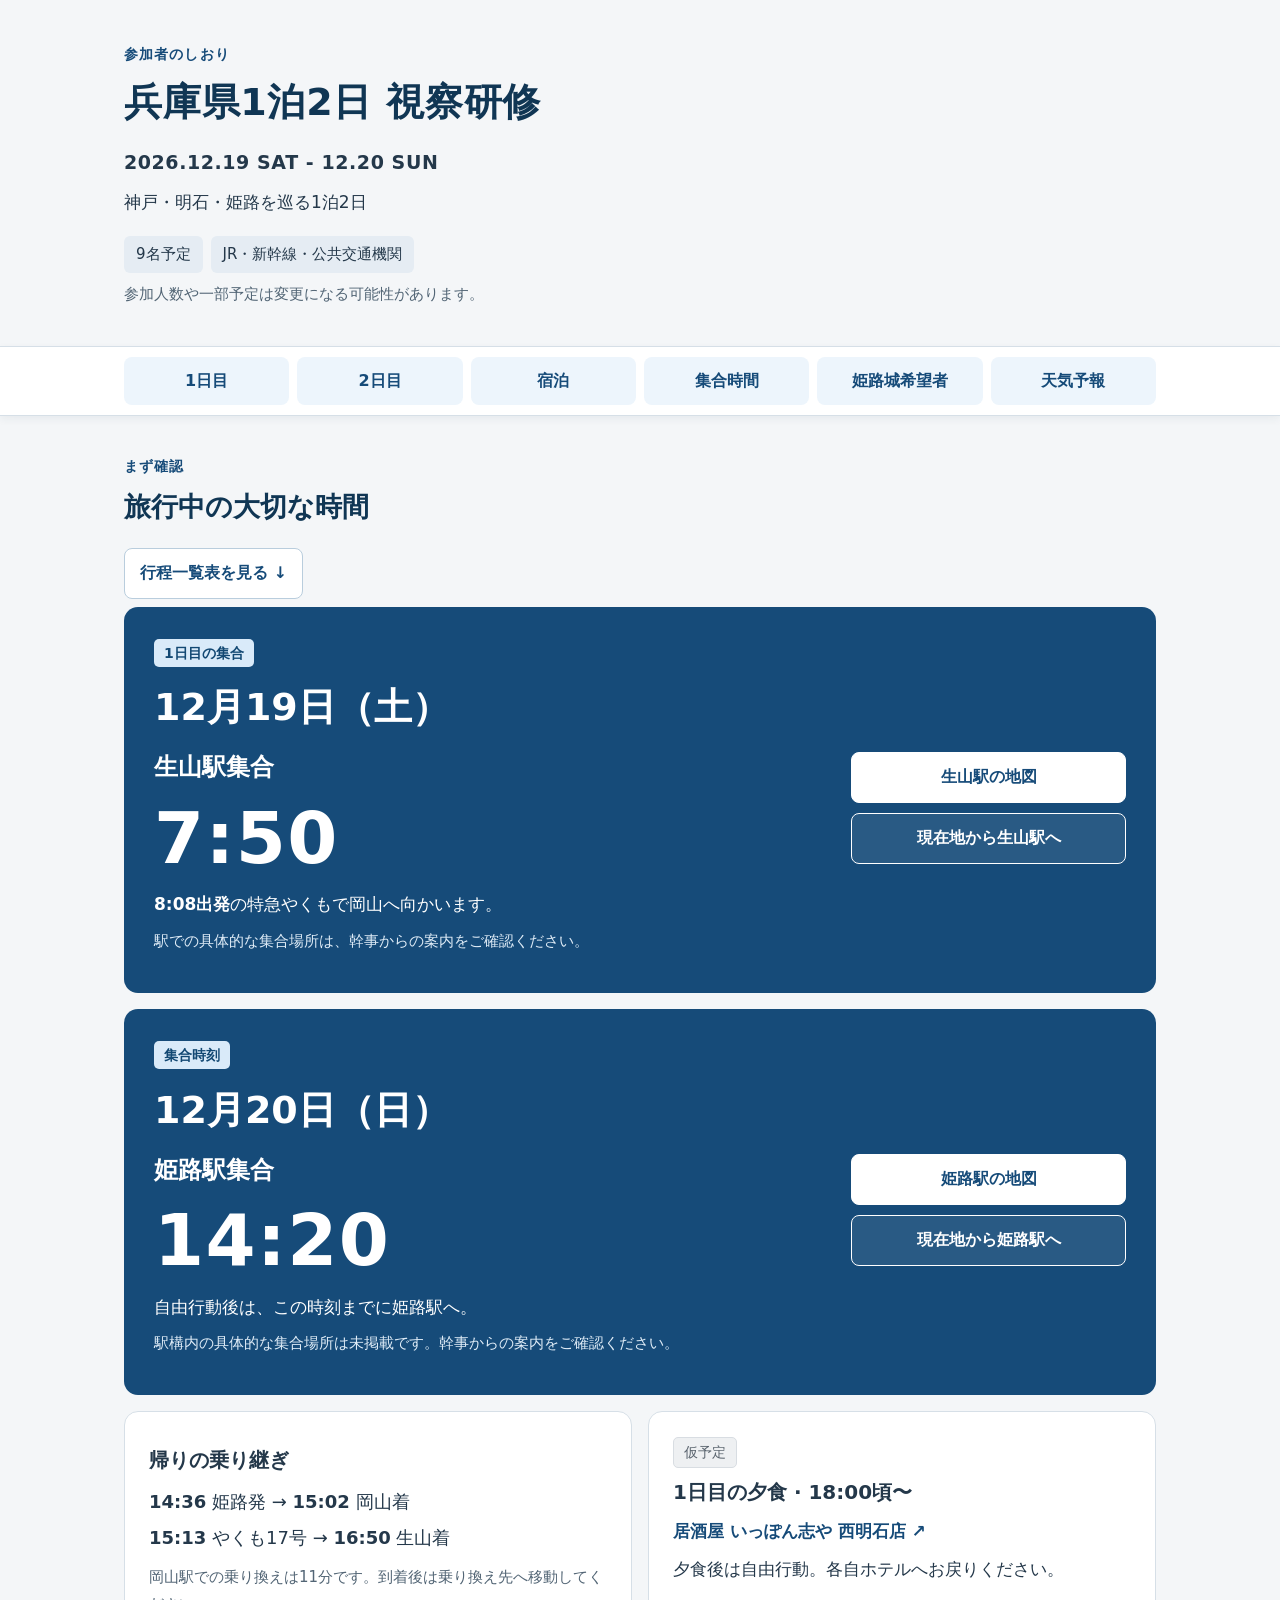
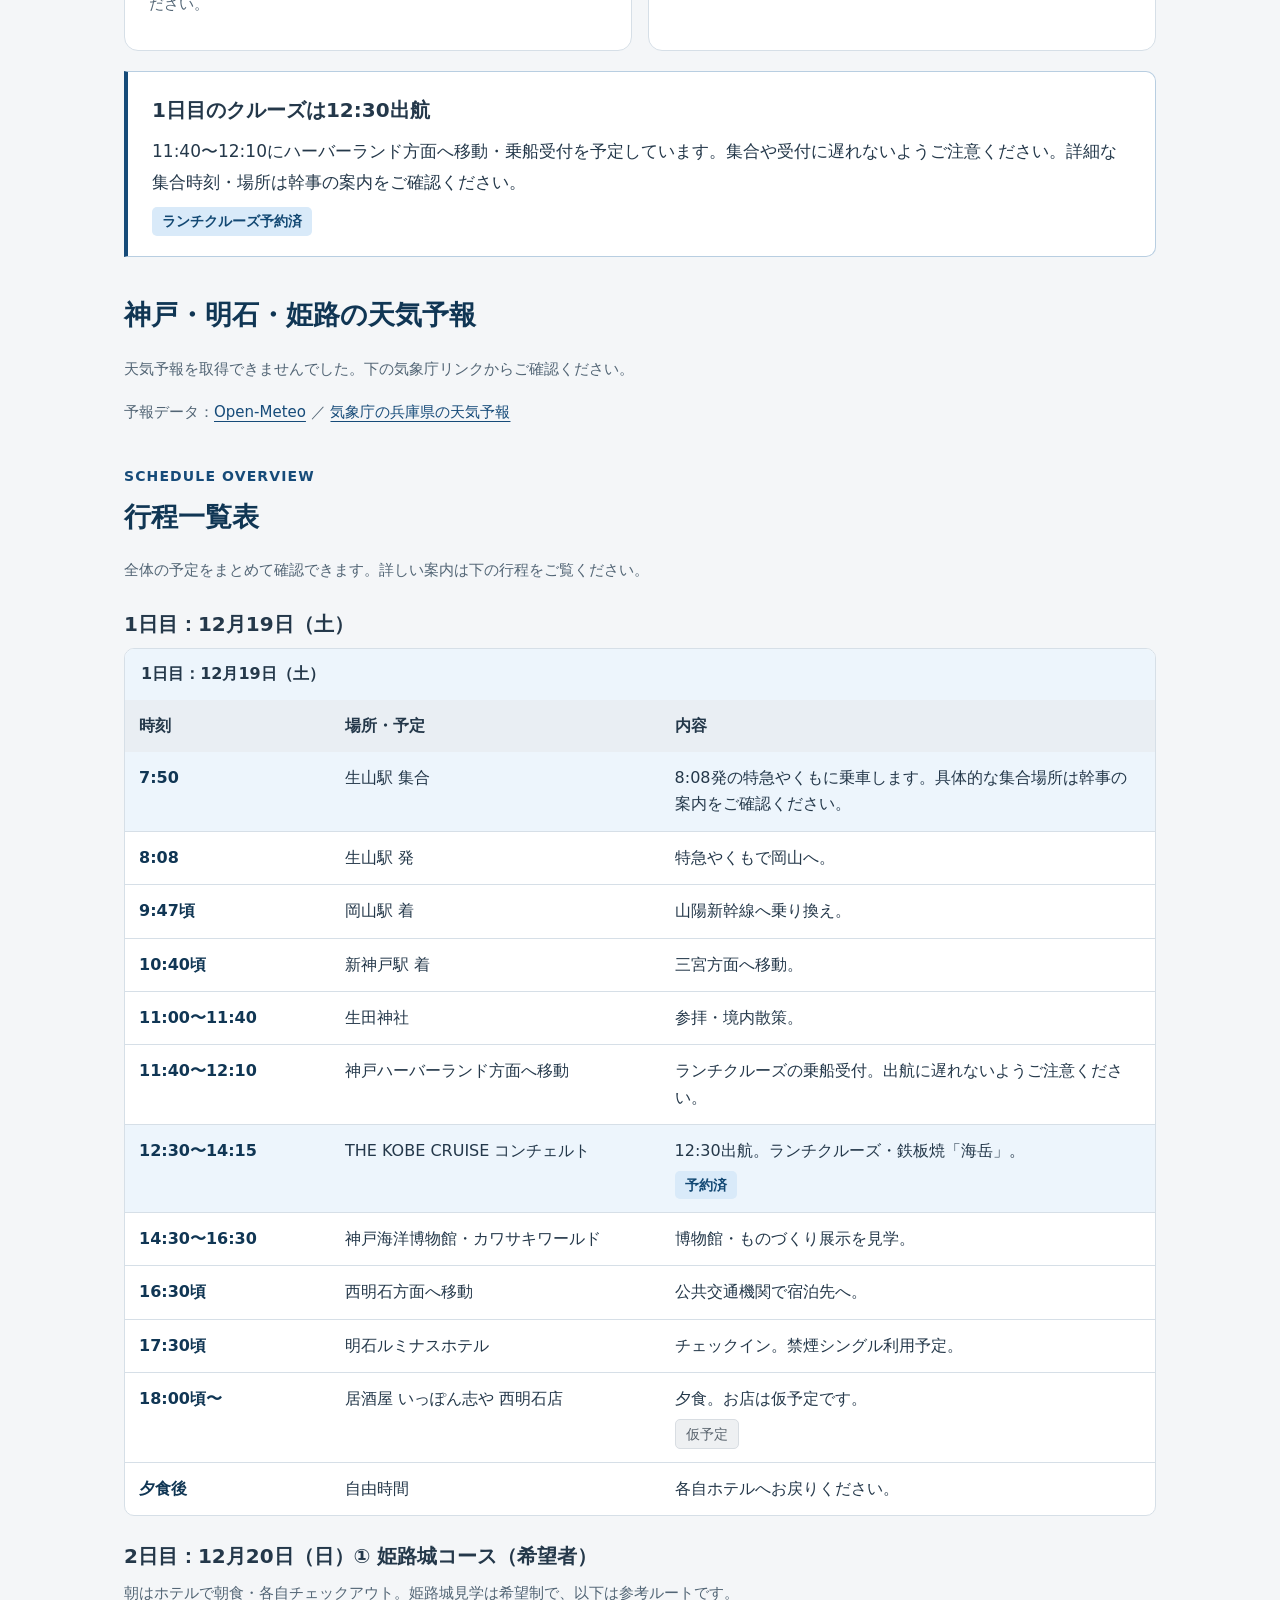
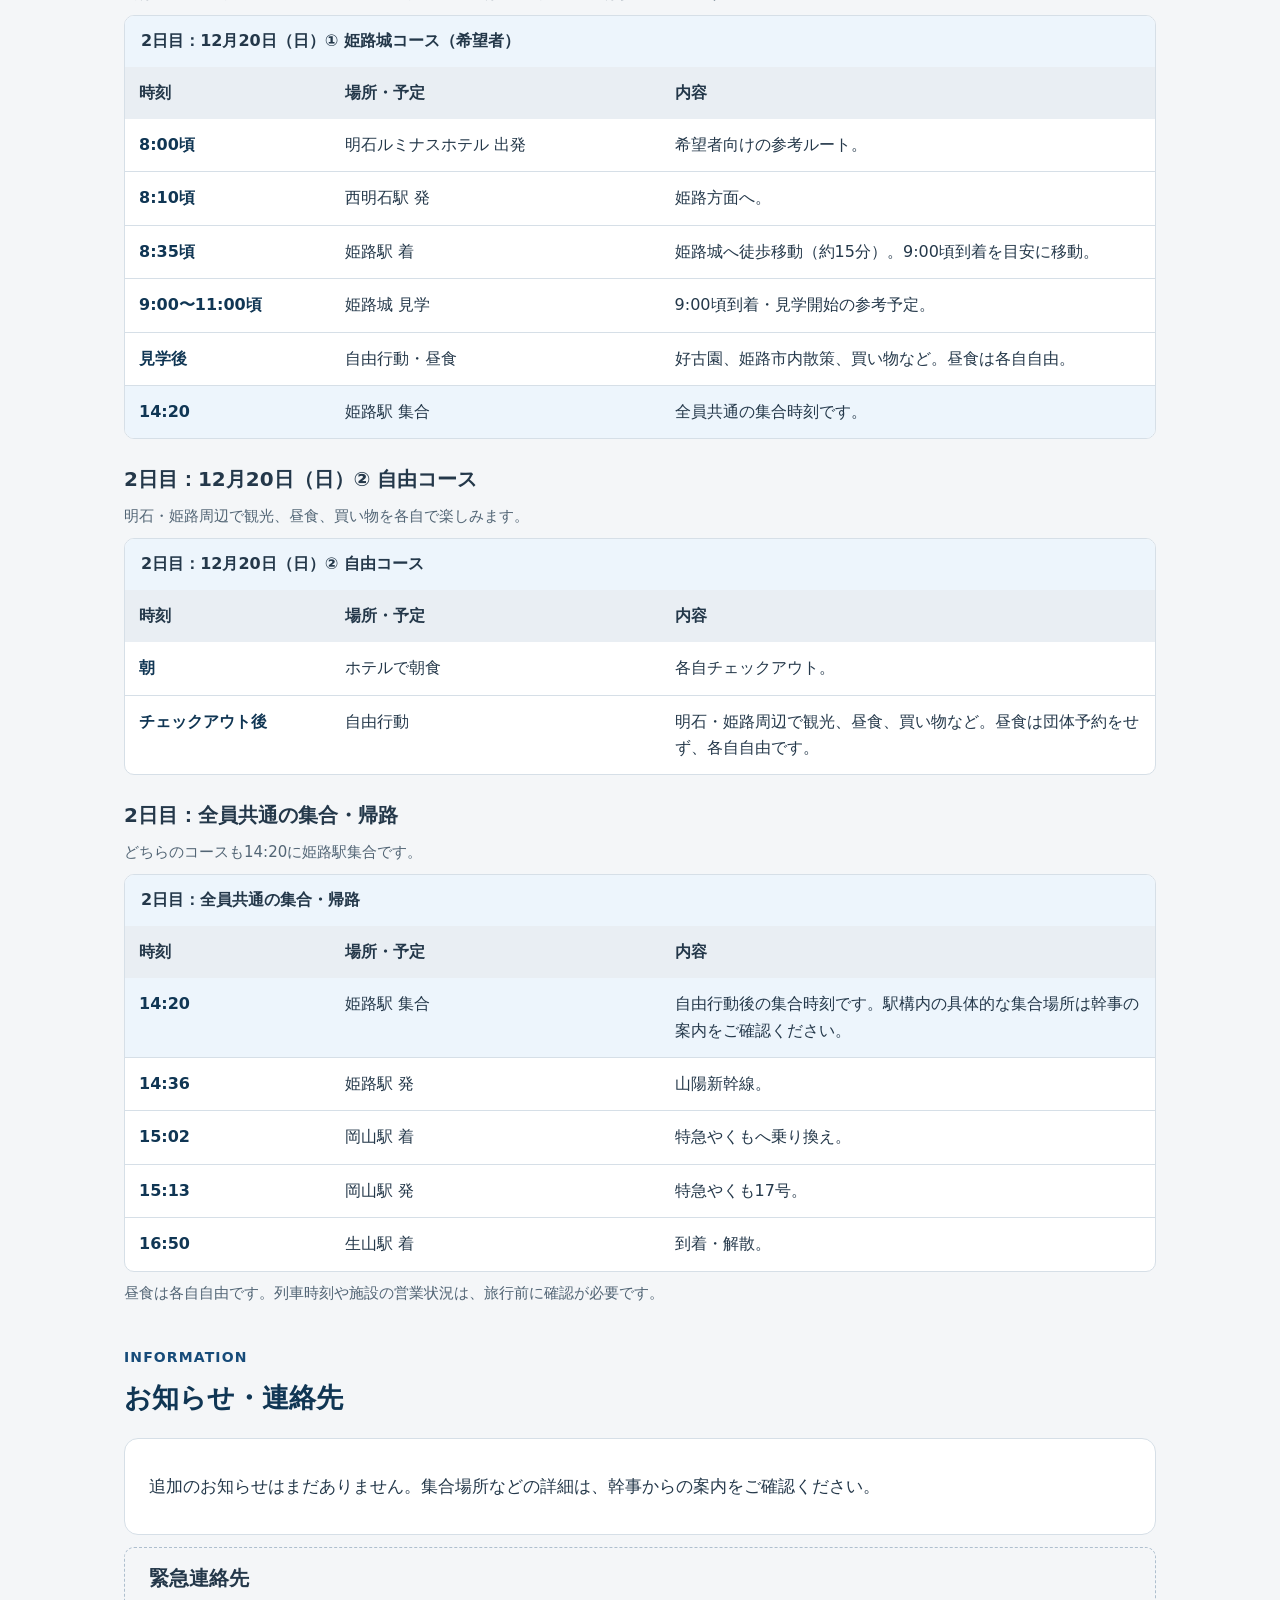
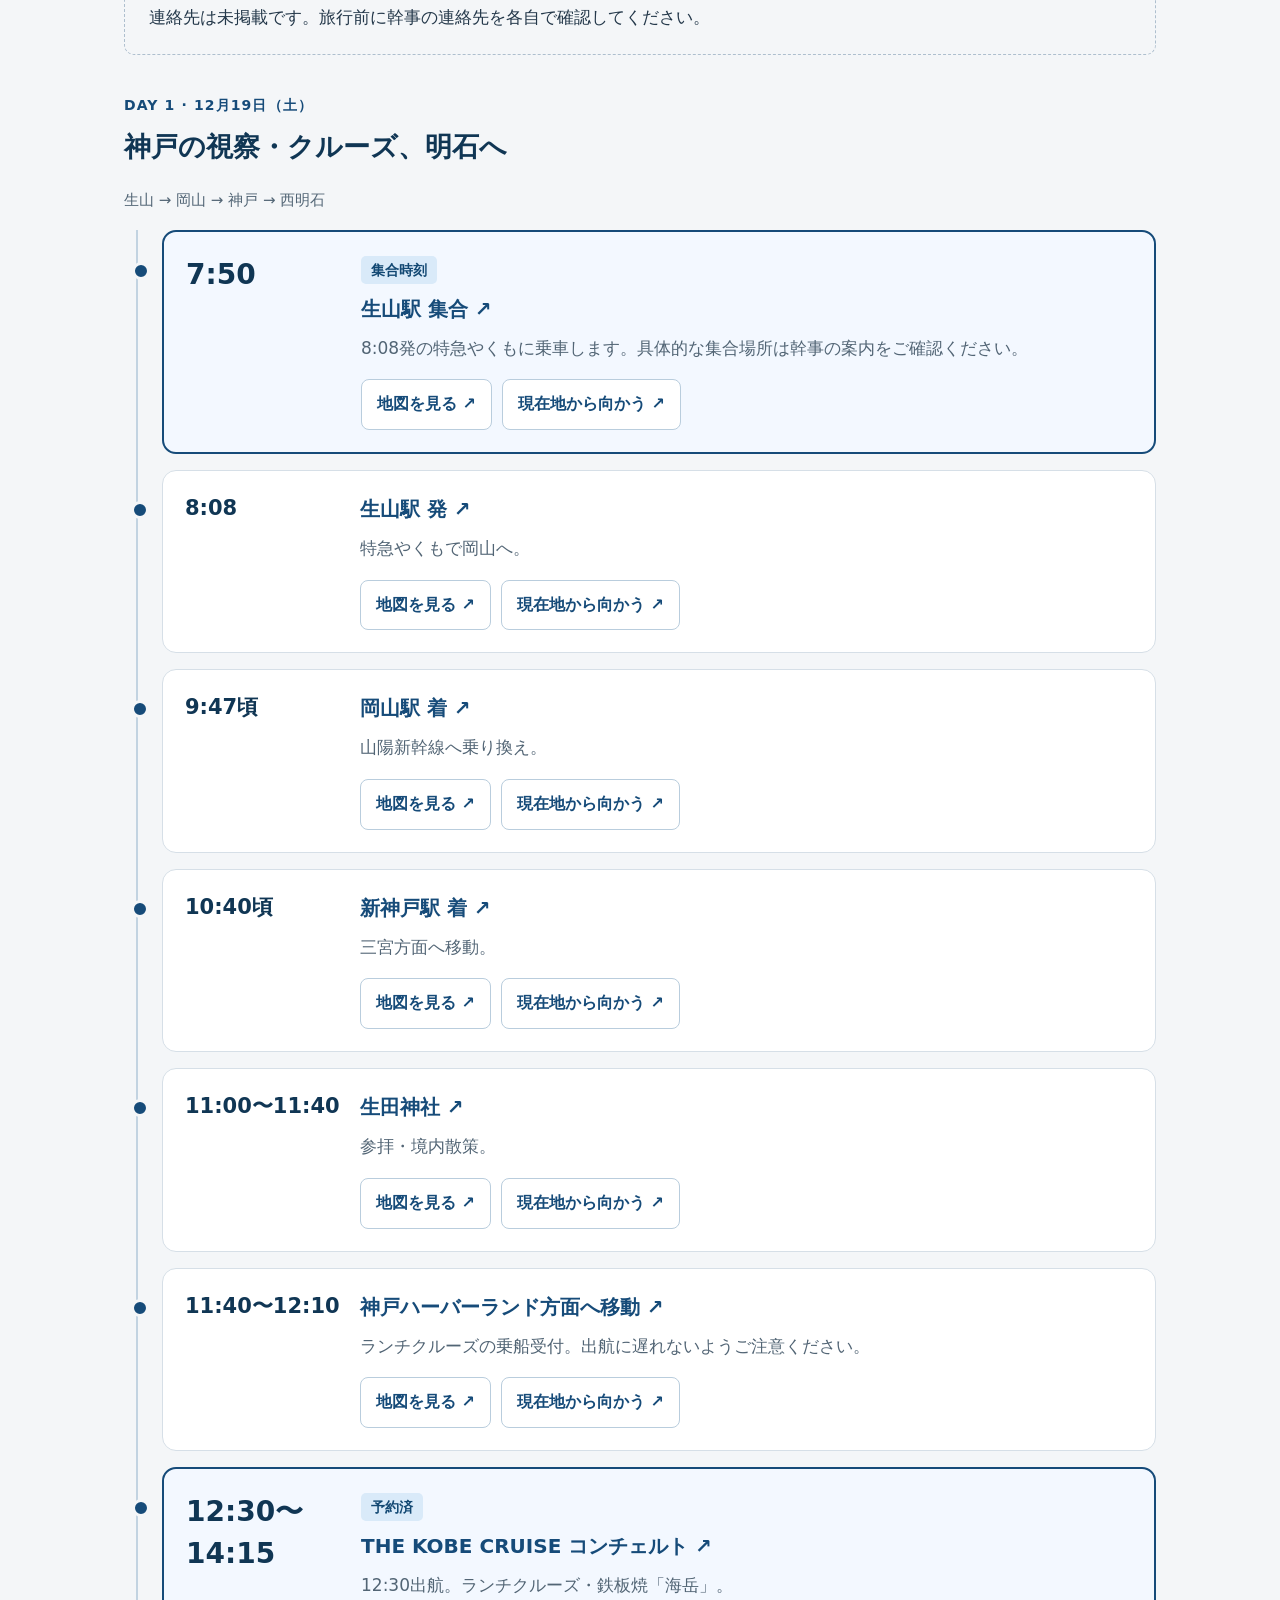
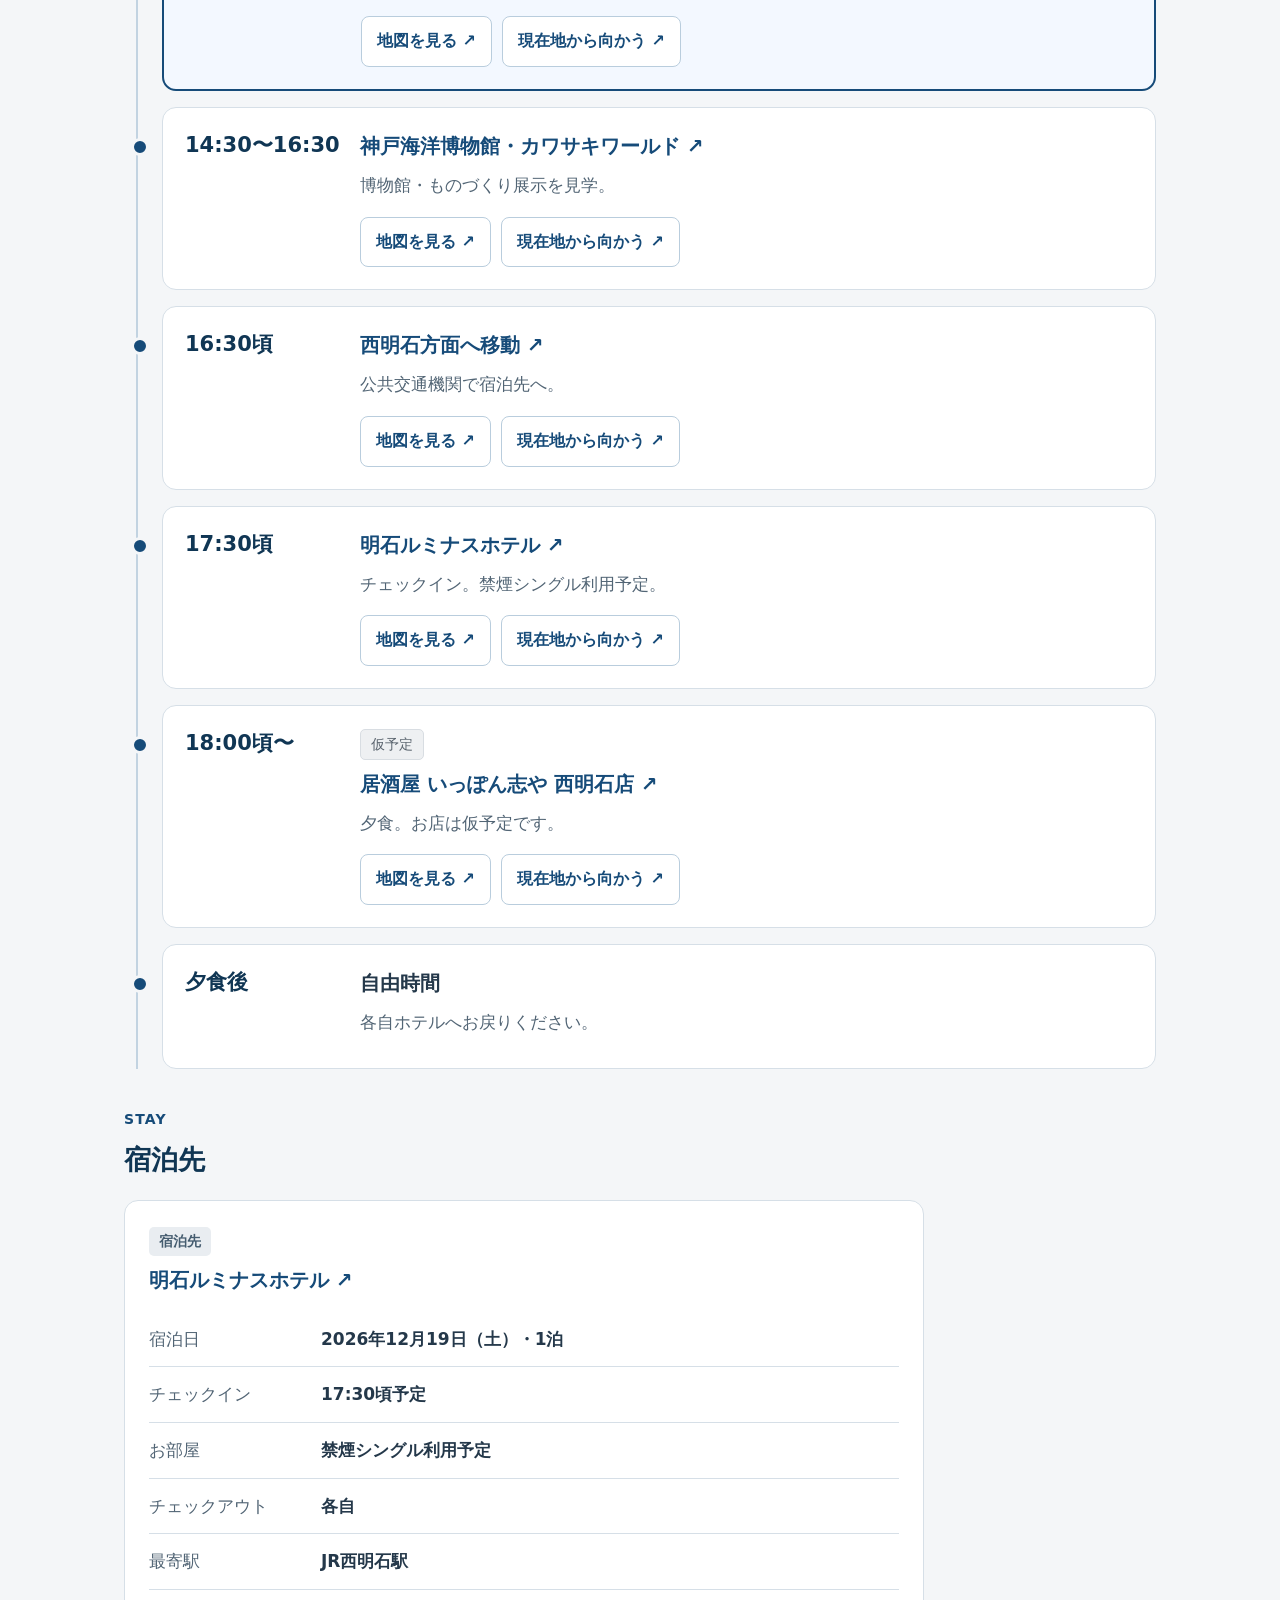
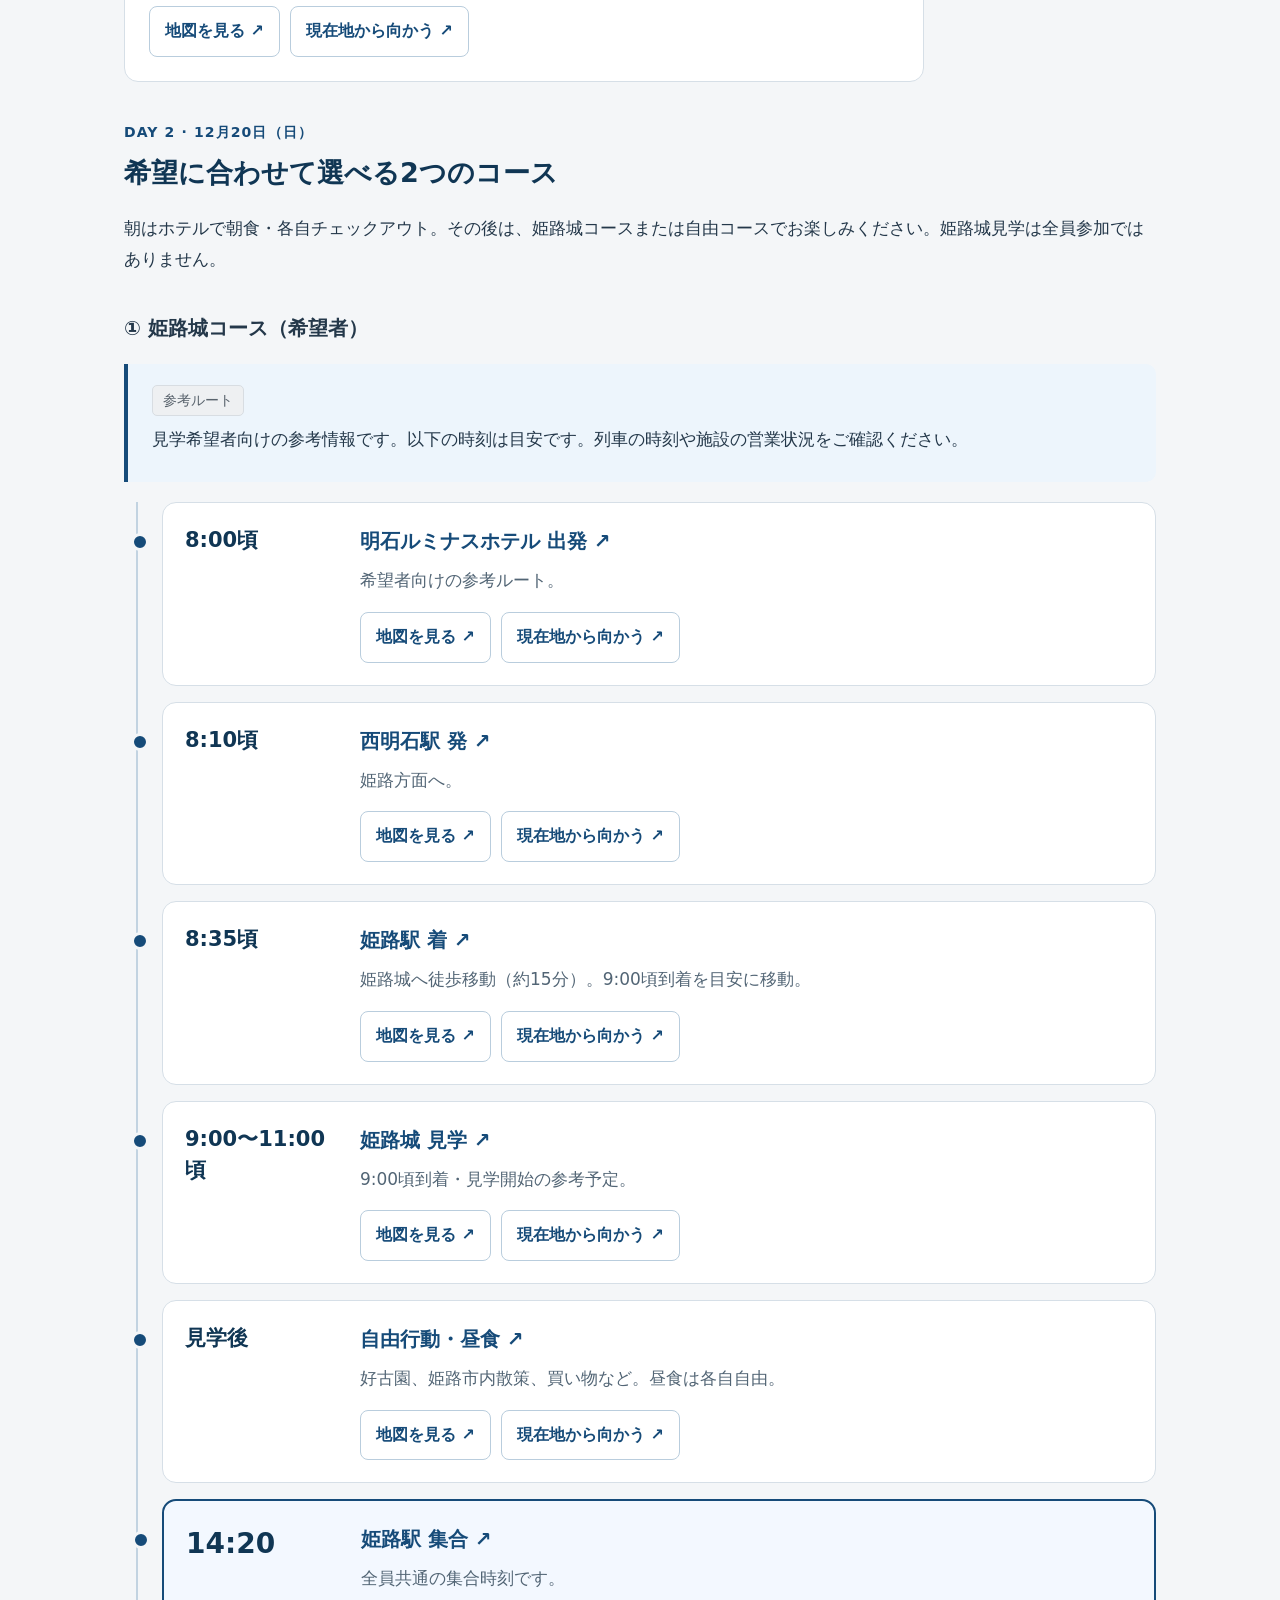
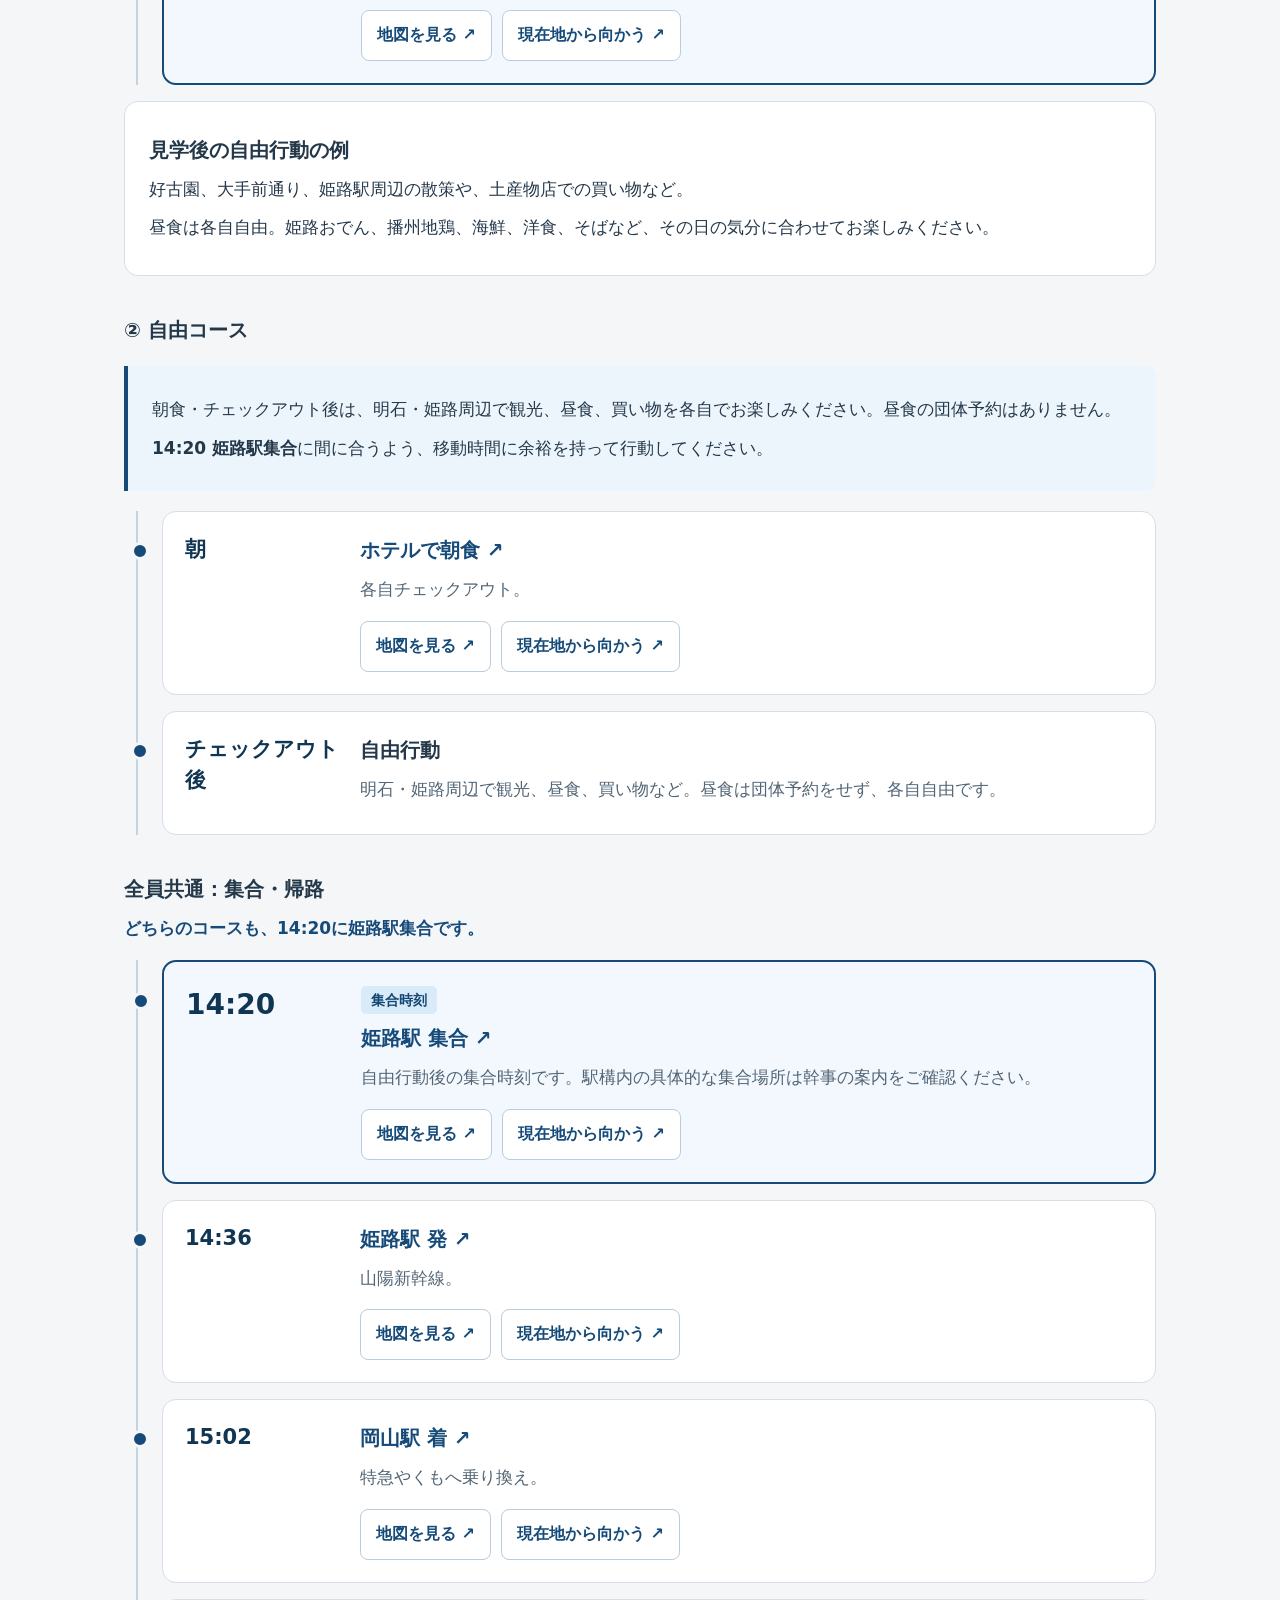
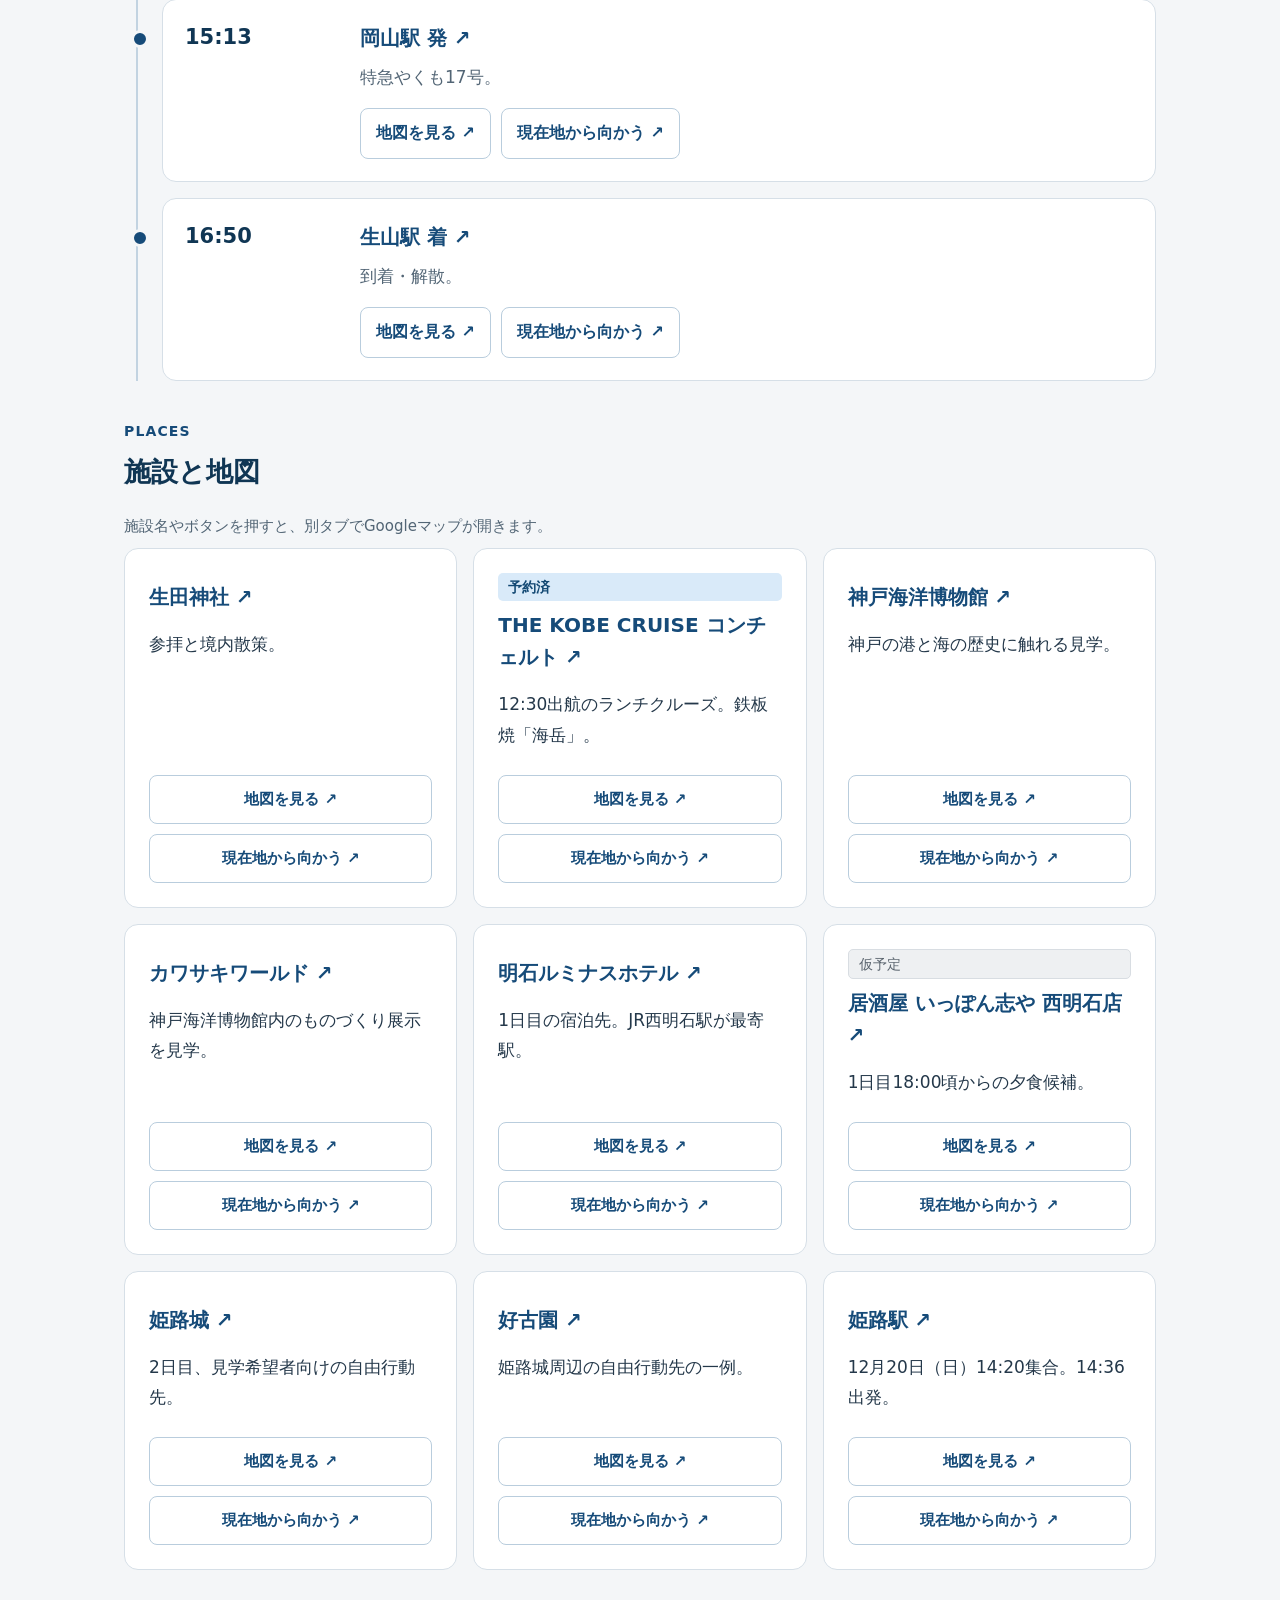
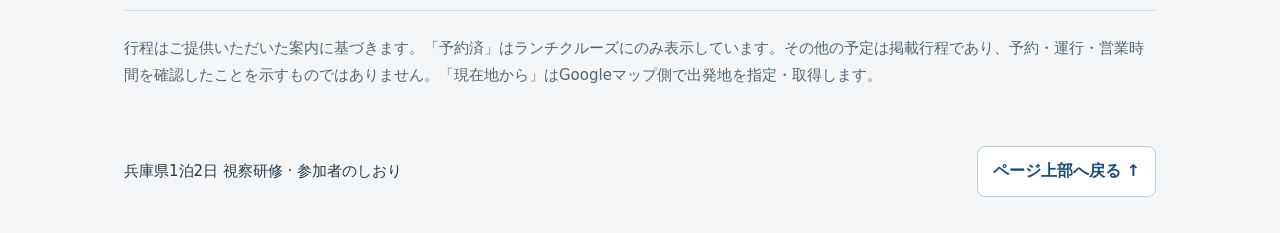
==== index.html @ 5807c39d "Publish three-city weather forecasts" ====
<!doctype html>
<html lang="ja">
<head>
<meta charset="utf-8"><meta name="viewport" content="width=device-width, initial-scale=1"><meta name="theme-color" content="#164b79">
<title>兵庫県1泊2日 視察研修｜参加者のしおり</title>
<link rel="stylesheet" href="style.css"><script src="data.js" defer></script><script src="app.js" defer></script>
</head>
<body id="top">
<header class="hero wrap"><p class="eyebrow">参加者のしおり</p><h1>兵庫県1泊2日<br class="mobile"> 視察研修</h1><p class="date">2026.12.19 SAT - 12.20 SUN</p><p>神戸・明石・姫路を巡る1泊2日</p><div class="chips"><span>9名予定</span><span>JR・新幹線・公共交通機関</span></div><p class="small">参加人数や一部予定は変更になる可能性があります。</p></header>
<nav class="navigation" aria-label="ページ内の案内"><div class="wrap nav-inner"><a href="#day1">1日目</a><a href="#day2">2日目</a><a href="#hotel">宿泊</a><a href="#meeting">集合時間</a><a href="#castle">姫路城希望者</a><a href="#weather">天気予報</a></div></nav>
<main class="wrap">
<noscript><p class="notice">行程の表示にはJavaScriptが必要です。2日目は12月20日14:20に姫路駅集合、14:36発です。宿泊は明石ルミナスホテルです。</p></noscript>
<section class="section" aria-labelledby="important-title"><p class="eyebrow">まず確認</p><h2 id="important-title">旅行中の大切な時間</h2><p><a class="button secondary" href="#overview">行程一覧表を見る ↓</a></p>
<div id="meeting" class="meeting important"><div><span class="label confirmed">1日目の集合</span><p class="meeting-date">12月19日（土）</p><h3>生山駅集合</h3><p class="big-time">7:50</p><p><strong>8:08出発</strong>の特急やくもで岡山へ向かいます。</p><p class="small">駅での具体的な集合場所は、幹事からの案内をご確認ください。</p></div><div class="actions"><a class="button" href="https://www.google.com/maps/search/?api=1&query=生山駅" target="_blank" rel="noopener noreferrer">生山駅の地図</a><a class="button secondary" href="https://www.google.com/maps/dir/?api=1&destination=生山駅&travelmode=transit" target="_blank" rel="noopener noreferrer">現在地から生山駅へ</a></div></div>
<div id="return-meeting" class="meeting important"><div><span class="label confirmed">集合時刻</span><p class="meeting-date">12月20日（日）</p><h3>姫路駅集合</h3><p class="big-time">14:20</p><p>自由行動後は、この時刻までに姫路駅へ。</p><p class="small">駅構内の具体的な集合場所は未掲載です。幹事からの案内をご確認ください。</p></div><div class="actions"><a class="button" href="https://www.google.com/maps/search/?api=1&query=姫路駅" target="_blank" rel="noopener noreferrer">姫路駅の地図</a><a class="button secondary" href="https://www.google.com/maps/dir/?api=1&destination=姫路駅&travelmode=transit" target="_blank" rel="noopener noreferrer">現在地から姫路駅へ</a></div></div>
<div class="important-grid"><article class="card"><h3>帰りの乗り継ぎ</h3><p class="return-route"><strong>14:36</strong> 姫路発 → <strong>15:02</strong> 岡山着<br><strong>15:13</strong> やくも17号 → <strong>16:50</strong> 生山着</p><p class="small">岡山駅での乗り換えは11分です。到着後は乗り換え先へ移動してください。</p></article><article class="card"><span class="label tentative">仮予定</span><h3>1日目の夕食 · 18:00頃〜</h3><p><a class="place-link" data-place="dinner">居酒屋 いっぽん志や 西明石店 ↗</a></p><p>夕食後は自由行動。各自ホテルへお戻りください。</p></article></div>
<div class="notice cruise"><strong>1日目のクルーズは12:30出航</strong><p>11:40〜12:10にハーバーランド方面へ移動・乗船受付を予定しています。集合や受付に遅れないようご注意ください。詳細な集合時刻・場所は幹事の案内をご確認ください。</p><span class="label confirmed">ランチクルーズ予約済</span></div>
</section>
<section class="section" id="weather" aria-labelledby="weather-title">
<h2 id="weather-title">神戸・明石・姫路の天気予報</h2>
<p id="weather-status" class="section-note" role="status"></p>
<div id="weather-cities" class="weather-grid"></div>
<noscript><p>天気予報の表示にはJavaScriptが必要です。下の気象庁リンクからも確認できます。</p></noscript>
<p class="small">予報データ：<a href="https://open-meteo.com/">Open-Meteo</a> ／ <a href="https://www.jma.go.jp/bosai/forecast/#area_type=offices&amp;area_code=280000">気象庁の兵庫県の天気予報</a></p>
</section>
<section class="section" id="overview"><p class="eyebrow">SCHEDULE OVERVIEW</p><h2>行程一覧表</h2><p class="section-note">全体の予定をまとめて確認できます。詳しい案内は下の行程をご覧ください。</p><div id="schedule-tables"></div><p class="small">昼食は各自自由です。列車時刻や施設の営業状況は、旅行前に確認が必要です。</p></section>
<section class="section" id="news"><p class="eyebrow">INFORMATION</p><h2>お知らせ・連絡先</h2><div id="announcements" class="card"></div><div id="contacts" class="contact-box"></div></section>
<section class="section" id="day1"><p class="eyebrow">DAY 1 · 12月19日（土）</p><h2>神戸の視察・クルーズ、明石へ</h2><p class="section-note">生山 → 岡山 → 神戸 → 西明石</p><div class="timeline" id="timeline1"></div></section>
<section class="section" id="hotel"><p class="eyebrow">STAY</p><h2>宿泊先</h2><article class="card hotel-card"><span class="label neutral">宿泊先</span><h3><a class="place-link" data-place="hotel">明石ルミナスホテル ↗</a></h3><dl><div><dt>宿泊日</dt><dd>2026年12月19日（土）・1泊</dd></div><div><dt>チェックイン</dt><dd>17:30頃予定</dd></div><div><dt>お部屋</dt><dd>禁煙シングル利用予定</dd></div><div><dt>チェックアウト</dt><dd>各自</dd></div><div><dt>最寄駅</dt><dd>JR西明石駅</dd></div></dl><div class="actions" data-actions="hotel"></div></article></section>
<section class="section" id="day2"><p class="eyebrow">DAY 2 · 12月20日（日）</p><h2>希望に合わせて選べる2つのコース</h2><p>朝はホテルで朝食・各自チェックアウト。その後は、姫路城コースまたは自由コースでお楽しみください。姫路城見学は全員参加ではありません。</p>
<section id="castle" class="section"><h3>① 姫路城コース（希望者）</h3><div class="notice"><span class="label tentative">参考ルート</span><p>見学希望者向けの参考情報です。以下の時刻は目安です。列車の時刻や施設の営業状況をご確認ください。</p></div><div class="timeline" id="castle-timeline"></div><article class="card"><h3>見学後の自由行動の例</h3><p>好古園、大手前通り、姫路駅周辺の散策や、土産物店での買い物など。</p><p>昼食は各自自由。姫路おでん、播州地鶏、海鮮、洋食、そばなど、その日の気分に合わせてお楽しみください。</p></article></section>
<section id="free-course" class="section"><h3>② 自由コース</h3><div class="notice"><p>朝食・チェックアウト後は、明石・姫路周辺で観光、昼食、買い物を各自でお楽しみください。昼食の団体予約はありません。</p><p><strong>14:20 姫路駅集合</strong>に間に合うよう、移動時間に余裕を持って行動してください。</p></div><div class="timeline" id="free-timeline"></div></section>
<section class="section"><h3>全員共通：集合・帰路</h3><p class="inline-emphasis">どちらのコースも、14:20に姫路駅集合です。</p><div class="timeline" id="timeline2"></div></section></section>
<section class="section" id="facilities"><p class="eyebrow">PLACES</p><h2>施設と地図</h2><p class="section-note">施設名やボタンを押すと、別タブでGoogleマップが開きます。</p><div class="facility-grid" id="facility-grid"></div></section>
<p class="footnote">行程はご提供いただいた案内に基づきます。「予約済」はランチクルーズにのみ表示しています。その他の予定は掲載行程であり、予約・運行・営業時間を確認したことを示すものではありません。「現在地から」はGoogleマップ側で出発地を指定・取得します。</p>
</main><footer class="wrap"><span>兵庫県1泊2日 視察研修 · 参加者のしおり</span><a href="#top" class="button secondary">ページ上部へ戻る ↑</a></footer>
</body></html>
---- style.css ----
:root{--blue:#164b79;--blue-dark:#103654;--light-blue:#edf5fc;--ink:#24384a;--muted:#526575;--bg:#f4f6f8;--line:#d6dfe7;--white:#fff;--amber:#775000;--amber-bg:#fff4d9;--radius:14px}*{box-sizing:border-box}html{scroll-padding-top:95px}body{margin:0;background:var(--bg);color:var(--ink);font-family:"Hiragino Kaku Gothic ProN","Yu Gothic",Meiryo,system-ui,sans-serif;font-size:17px;line-height:1.8}a{color:var(--blue);text-underline-offset:4px;overflow-wrap:anywhere}a:focus-visible{outline:3px solid #c17e00;outline-offset:4px}.wrap{max-width:1080px;padding-inline:24px;margin:auto}.hero{padding-top:42px;padding-bottom:30px}.eyebrow{margin:0 0 8px;color:var(--blue);font-size:14px;font-weight:700;letter-spacing:.08em}h1{font-size:38px;line-height:1.45;letter-spacing:.02em;margin:0 0 15px;color:var(--blue-dark)}h2{font-size:27px;line-height:1.5;margin:0 0 20px;color:var(--blue-dark)}h3{font-size:20px;line-height:1.6;margin:8px 0}p{margin:8px 0}.date{font-size:19px;font-weight:700;letter-spacing:.03em}.chips{display:flex;flex-wrap:wrap;gap:8px;margin-top:18px}.chips span{background:#e5ecf3;padding:5px 12px;border-radius:6px;font-size:15px}.small,.section-note,.footnote{font-size:15px;color:var(--muted)}.mobile{display:none}.navigation{position:sticky;top:0;z-index:10;background:var(--white);border-block:1px solid var(--line);box-shadow:0 3px 8px #193c5010}.nav-inner{display:flex;gap:8px;padding-block:10px}.navigation a{display:flex;align-items:center;justify-content:center;flex:1;min-height:48px;border-radius:8px;text-decoration:none;font-size:16px;font-weight:700;background:var(--light-blue);text-align:center;padding:6px 10px}.navigation a:hover,.button:hover{background:#dcebf8}.section{margin-block:38px}.card{background:var(--white);border:1px solid var(--line);border-radius:var(--radius);padding:24px}.label{display:inline-block;font-size:14px;font-weight:700;line-height:1.6;padding:3px 10px;border-radius:5px}.confirmed{background:#d9eaf9;color:#124873}.tentative{background:#eef0f2;color:#59636d;border:1px solid #d8dde2;font-weight:400}.neutral{background:#e9edf1;color:#455c6f}.important{background:var(--blue);color:var(--white);border-radius:var(--radius);padding:30px;display:flex;align-items:center;gap:30px;justify-content:space-between}.important h3{font-size:24px}.big-time{font-size:72px;line-height:1.15;font-weight:800;letter-spacing:.02em;margin:10px 0}.important .small{color:#dfecf7}.important .actions{max-width:275px;width:100%;flex-direction:column;flex-shrink:0}.important .button{background:white;color:var(--blue);border-color:#fff}.important .secondary{background:#ffffff15;color:#fff}.actions{display:flex;flex-wrap:wrap;gap:10px;margin-top:16px}.button{display:inline-flex;align-items:center;justify-content:center;min-height:48px;padding:10px 15px;text-align:center;border-radius:8px;text-decoration:none;font-weight:700;font-size:16px;background:var(--blue);color:white;border:1px solid var(--blue)}.secondary{background:var(--white);color:var(--blue);border-color:#b9cddd}.important-grid{display:grid;grid-template-columns:1fr 1fr;gap:16px;margin-top:16px}.return-route{font-size:18px;line-height:2}.notice{background:var(--light-blue);border-left:4px solid var(--blue);padding:20px 24px;border-radius:0 10px 10px 0;margin-block:20px}.notice>strong{font-size:20px}.cruise{background:white;border:1px solid #b8cee1;border-left:4px solid var(--blue)}.contact-box{padding:14px 24px;margin-top:12px;border:1px dashed #aebfce;border-radius:10px}.contact-box h3{margin-top:0}.timeline{border-left:2px solid #c2d3e1;margin-left:12px;padding-left:24px}.stop{position:relative;display:grid;grid-template-columns:155px 1fr;background:var(--white);border:1px solid var(--line);border-radius:var(--radius);padding:22px;margin-block:16px;gap:20px}.stop:before{content:"";position:absolute;width:12px;height:12px;border:3px solid var(--bg);border-radius:50%;background:var(--blue);top:30px;left:-32px}.stop-time{font-size:21px;font-weight:750;line-height:1.5;margin:0;color:var(--blue-dark);overflow-wrap:anywhere}.stop h3{margin-top:0}.stop .label+h3{margin-top:8px}.stop-content p{color:var(--muted)}.highlight{border:2px solid var(--blue);background:#f3f8ff}.highlight .stop-time{font-size:28px}.place-link{font-weight:700;text-decoration:none}.place-link:hover{text-decoration:underline}.hotel-card{max-width:800px}dl{margin:16px 0}dl>div{display:grid;grid-template-columns:160px 1fr;gap:12px;border-bottom:1px solid var(--line);padding:12px 0}dt{color:var(--muted)}dd{margin:0;font-weight:650}.inline-emphasis{color:var(--blue);font-weight:700}.facility-grid{display:grid;grid-template-columns:repeat(3,1fr);gap:16px}.facility{display:flex;flex-direction:column}.facility .actions{margin-top:auto;padding-top:16px}.facility .button{font-size:15px;width:100%}.footnote{border-top:1px solid var(--line);padding:24px 0;margin-top:40px}footer{display:flex;gap:24px;align-items:center;justify-content:space-between;padding-block:25px 36px;font-size:15px}.announcement+.announcement{border-top:1px solid var(--line);padding-top:16px}@media(max-width:800px){.facility-grid{grid-template-columns:repeat(2,1fr)}.important{align-items:flex-start;flex-direction:column;gap:8px}.important .actions{max-width:none;flex-direction:row}.important .actions .button{flex:1}.stop{grid-template-columns:130px 1fr;gap:12px}}@media(max-width:600px){html{scroll-padding-top:125px}.wrap{padding-inline:16px}.hero{padding-top:26px;padding-bottom:22px}h1{font-size:29px}.mobile{display:initial}.date{font-size:16px}h2{font-size:24px}.nav-inner{display:grid;grid-template-columns:repeat(6,1fr);gap:5px;padding-block:8px}.navigation a{grid-column:span 2;min-height:44px;font-size:15px;padding:5px 2px}.navigation a:nth-last-child(-n+2){grid-column:span 3}.section{margin-block:30px}.important{padding:23px}.important h3{font-size:21px}.big-time{font-size:68px}.important .actions{flex-direction:column}.important-grid,.facility-grid{grid-template-columns:1fr}.card{padding:20px}.notice{padding:18px}.timeline{margin-left:7px;padding-left:17px}.stop{display:block;padding:18px;margin-block:14px}.stop:before{left:-25px;top:25px}.stop-time{font-size:23px;border-bottom:1px solid var(--line);padding-bottom:10px;margin-bottom:12px}.highlight .stop-time{font-size:32px}.stop h3{font-size:20px}.actions{gap:8px}.stop .actions .button{flex:1;min-width:120px;padding:10px 8px;font-size:15px}dl>div{grid-template-columns:1fr;gap:2px}.facility .actions{display:grid;grid-template-columns:1fr 1fr}.facility .button{font-size:15px;padding-inline:8px}footer{flex-direction:column;align-items:stretch;gap:12px}.return-route{font-size:17px}}@media(prefers-reduced-motion:no-preference){html{scroll-behavior:smooth}}

/* 大切な時間の日付を読みやすく表示 */
.meeting-date{font-size:clamp(28px,5vw,38px);font-weight:800;line-height:1.5;margin:12px 0}.time-caption{font-size:28px}.meeting+.meeting{margin-top:16px}

.schedule-table-section{margin-top:24px}.table-scroll{overflow-x:auto;border:1px solid var(--line);border-radius:10px;background:white}.table-scroll:focus-visible{outline:3px solid var(--blue);outline-offset:3px}.schedule-table{width:100%;border-collapse:collapse;font-size:16px;line-height:1.65;table-layout:fixed}.schedule-table caption{text-align:left;padding:12px 16px;background:var(--light-blue);font-weight:700}.schedule-table th,.schedule-table td{text-align:left;vertical-align:top;padding:13px 14px;border-bottom:1px solid var(--line);overflow-wrap:anywhere}.schedule-table thead{background:#e9eef3}.schedule-table thead th:first-child{width:20%}.schedule-table thead th:nth-child(2){width:32%}.schedule-table tbody th{color:var(--blue-dark)}.schedule-table tr:last-child>*{border-bottom:0}.table-highlight{background:#edf5fc}.table-highlight th{font-weight:800}.schedule-table .label{display:block;width:fit-content;margin-top:6px}@media(max-width:600px){.schedule-table{font-size:16px}.schedule-table th,.schedule-table td{padding:10px 7px}.schedule-table thead th:first-child{width:25%}.schedule-table thead th:nth-child(2){width:32%}}

.weather-grid {
  display: grid;
  grid-template-columns: repeat(3, minmax(0, 1fr));
  gap: 16px;
}
.weather-grid h3 { margin-top: 0; }
.weather-days { list-style: none; margin: 0; padding: 0; }
.weather-days li { border-top: 1px solid var(--line); padding-block: 8px; }
.weather-days time { display: block; color: var(--blue-dark); font-weight: 700; }
.weather-days span { display: block; }
@media (max-width: 600px) {
  .weather-grid { grid-template-columns: 1fr; }
  .navigation a:nth-last-child(-n+2) { grid-column: span 2; }
}
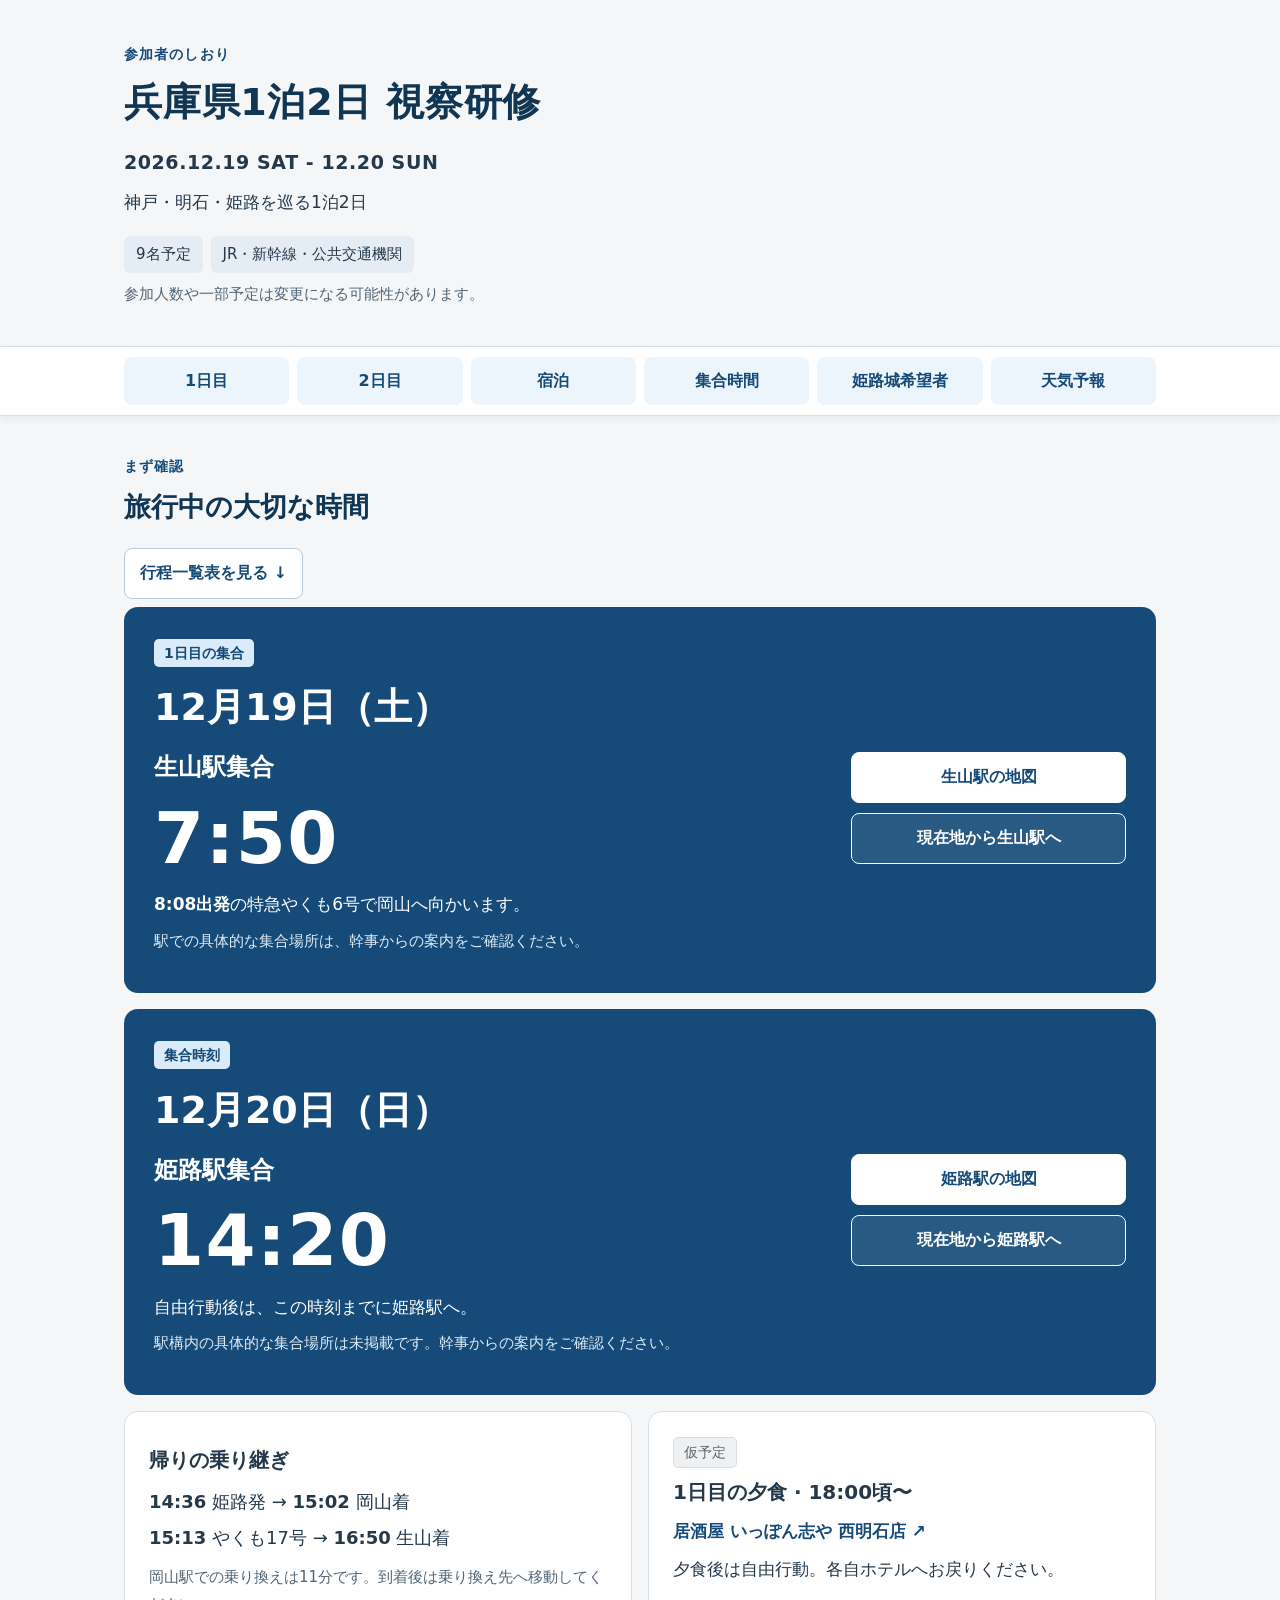
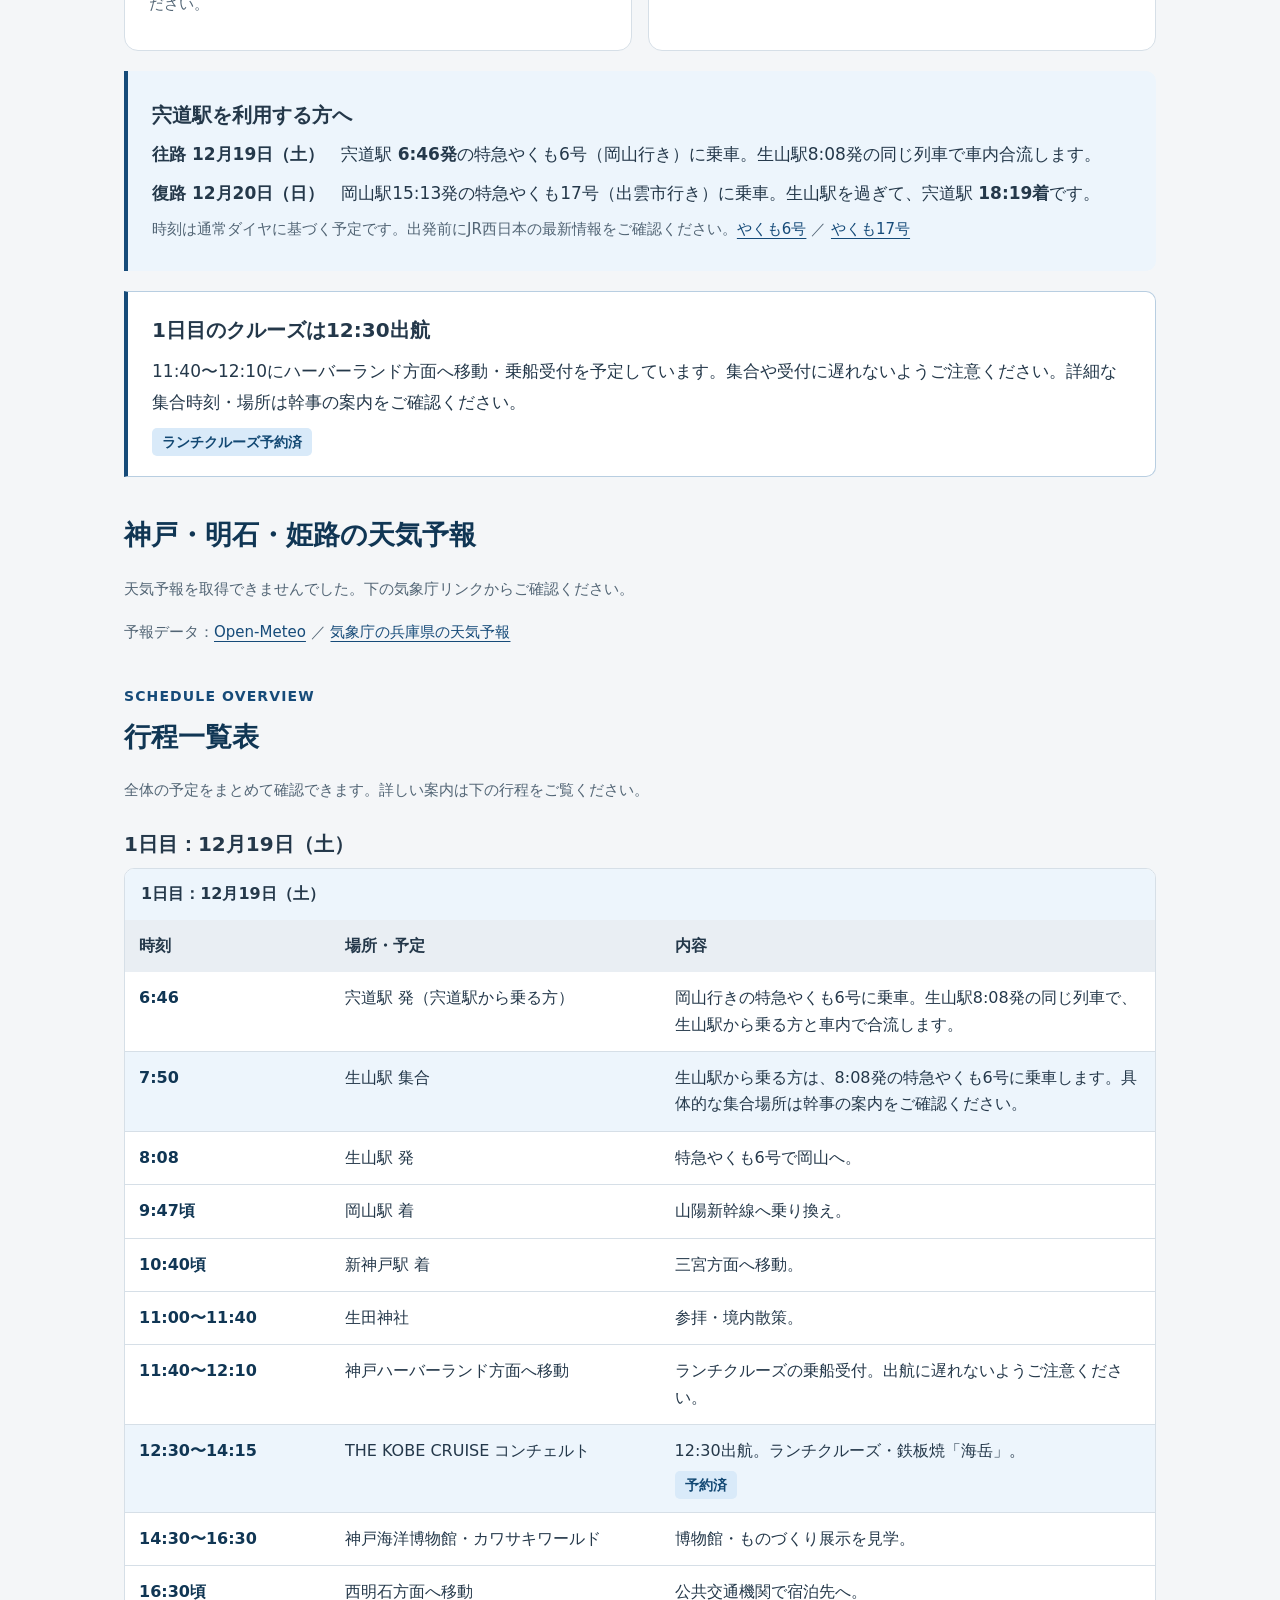
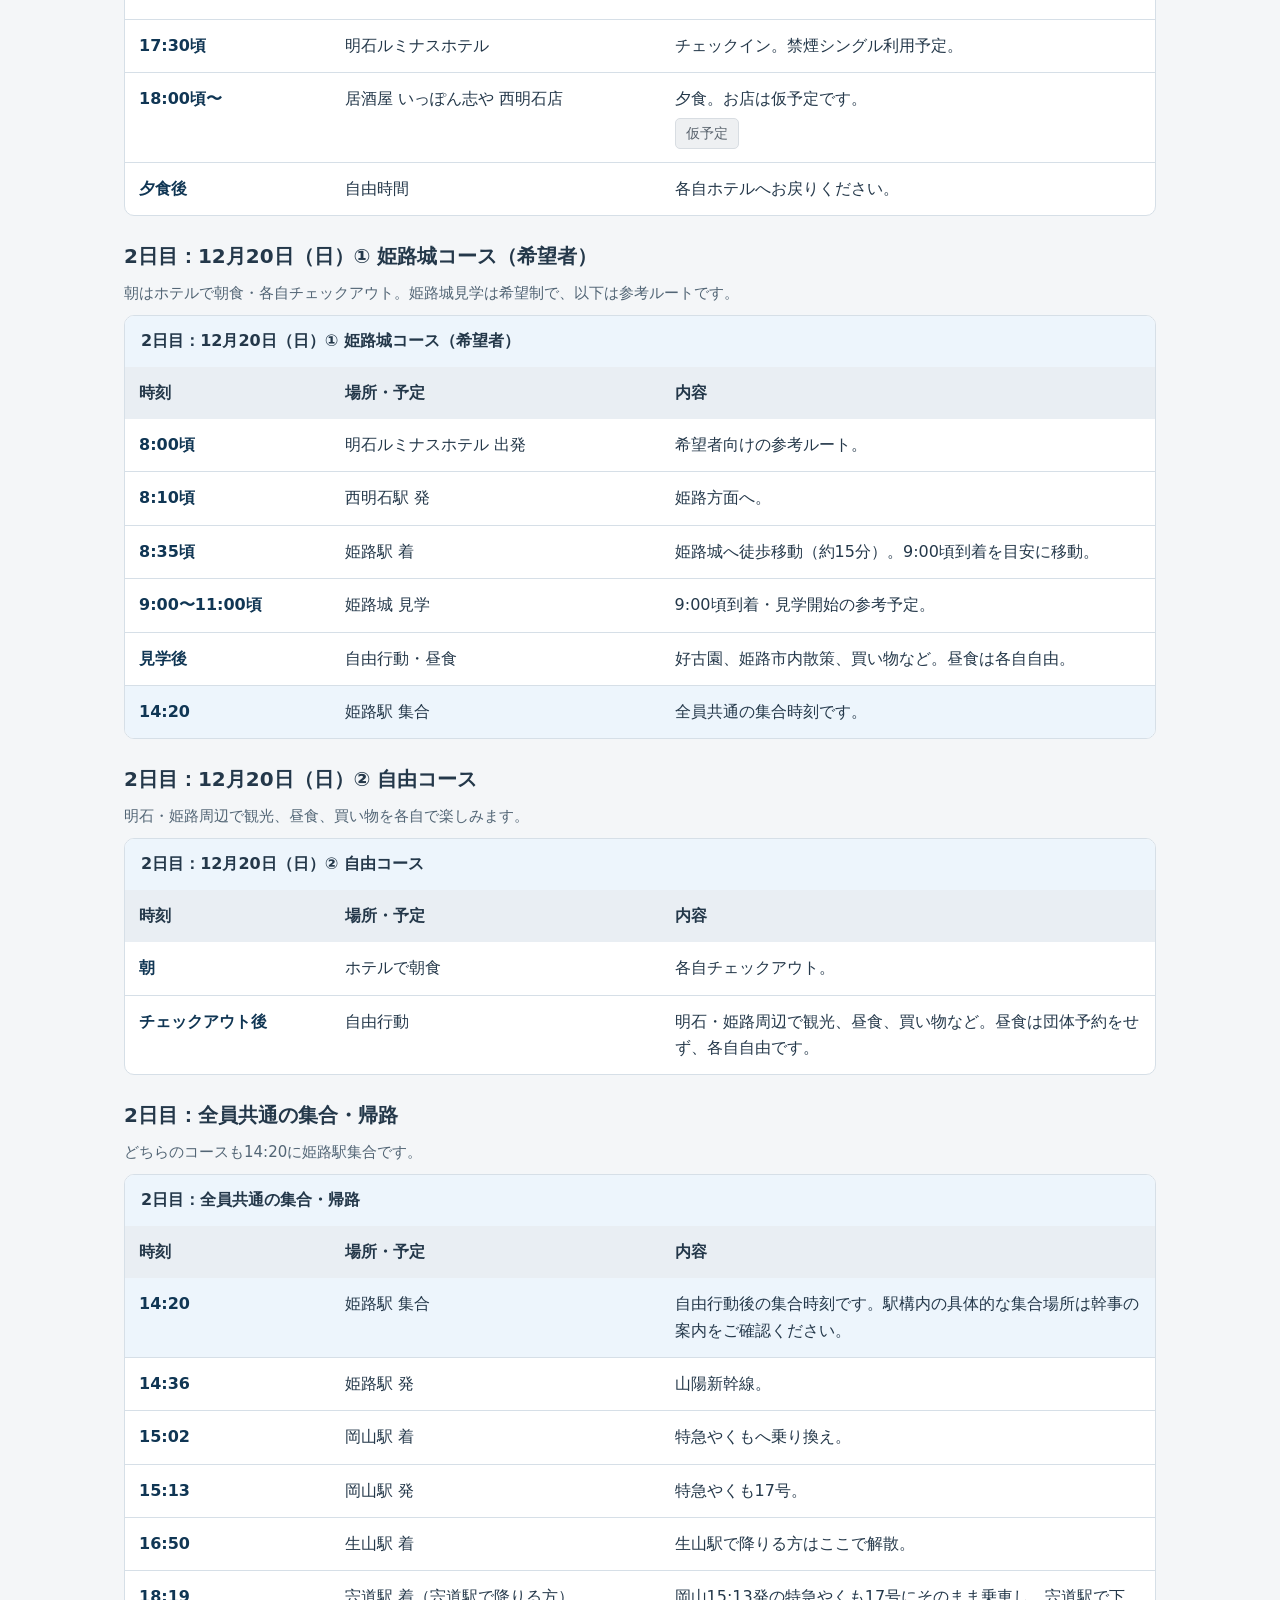
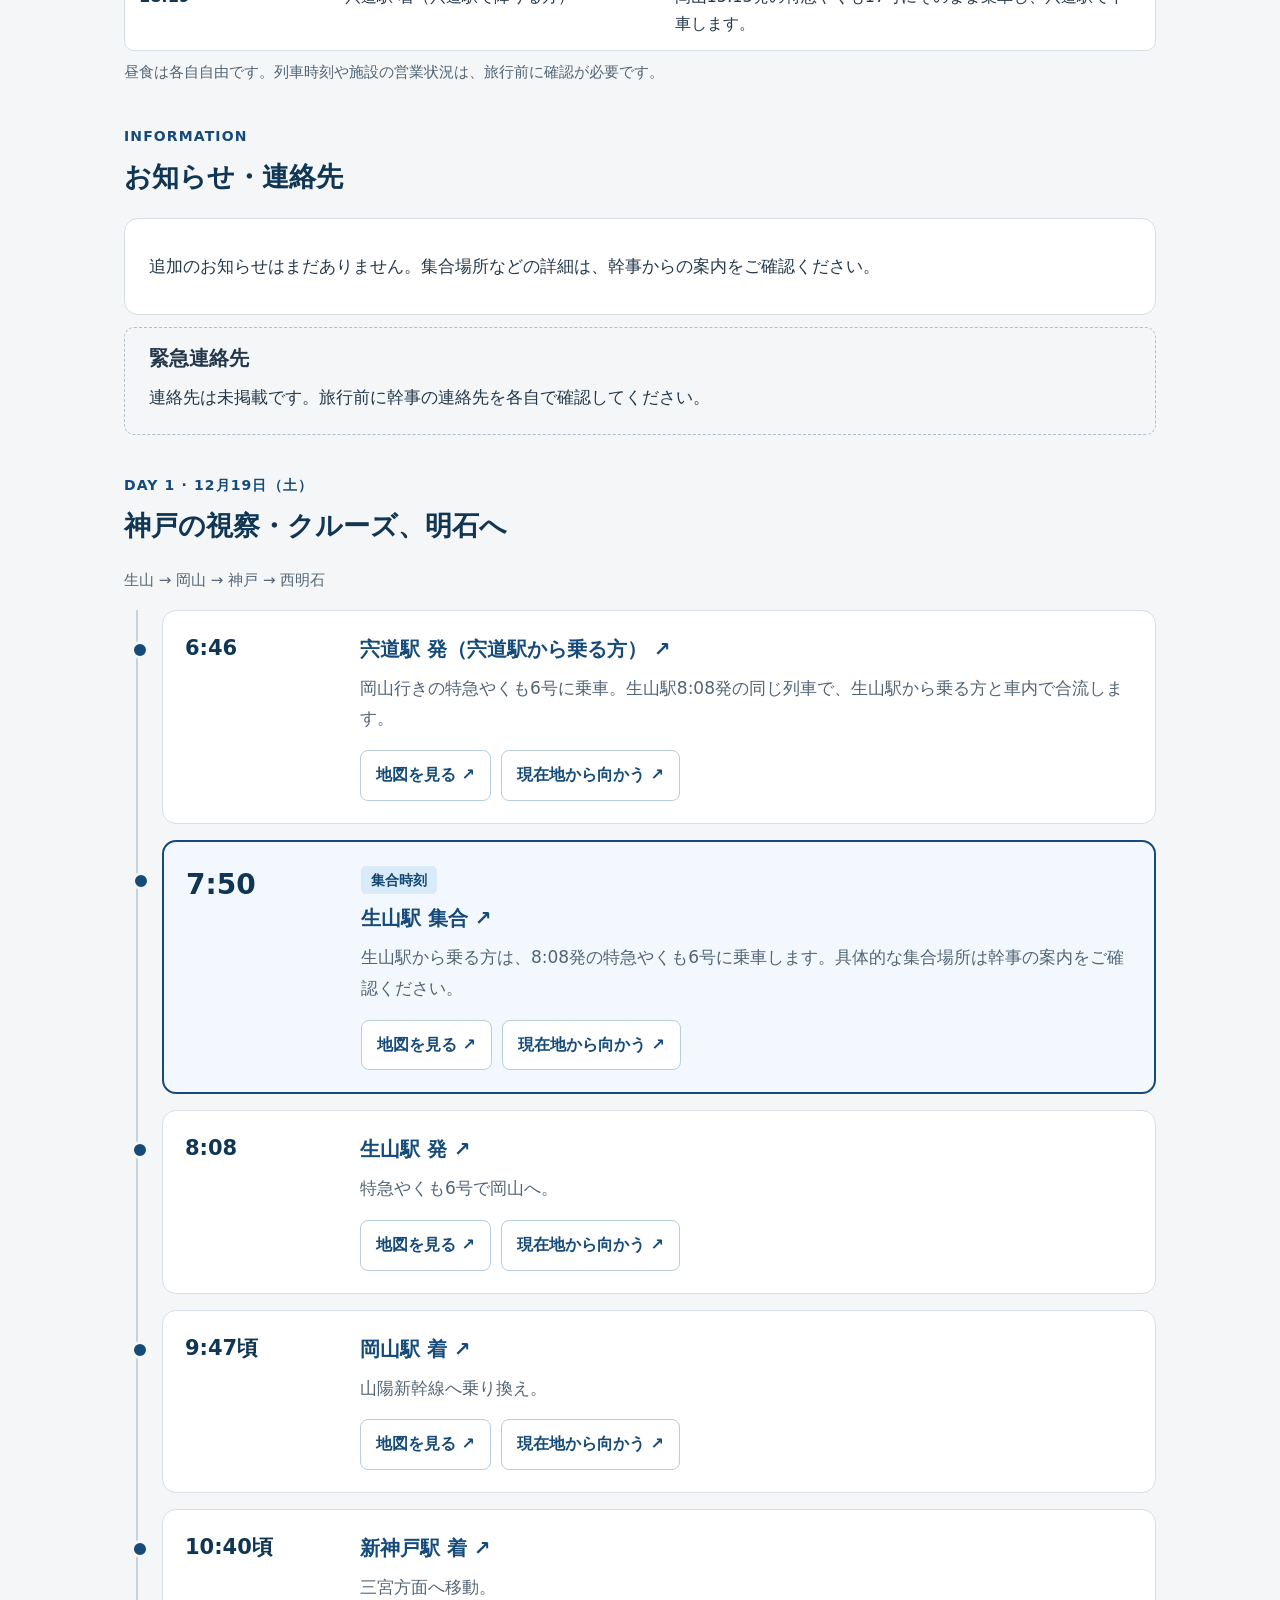
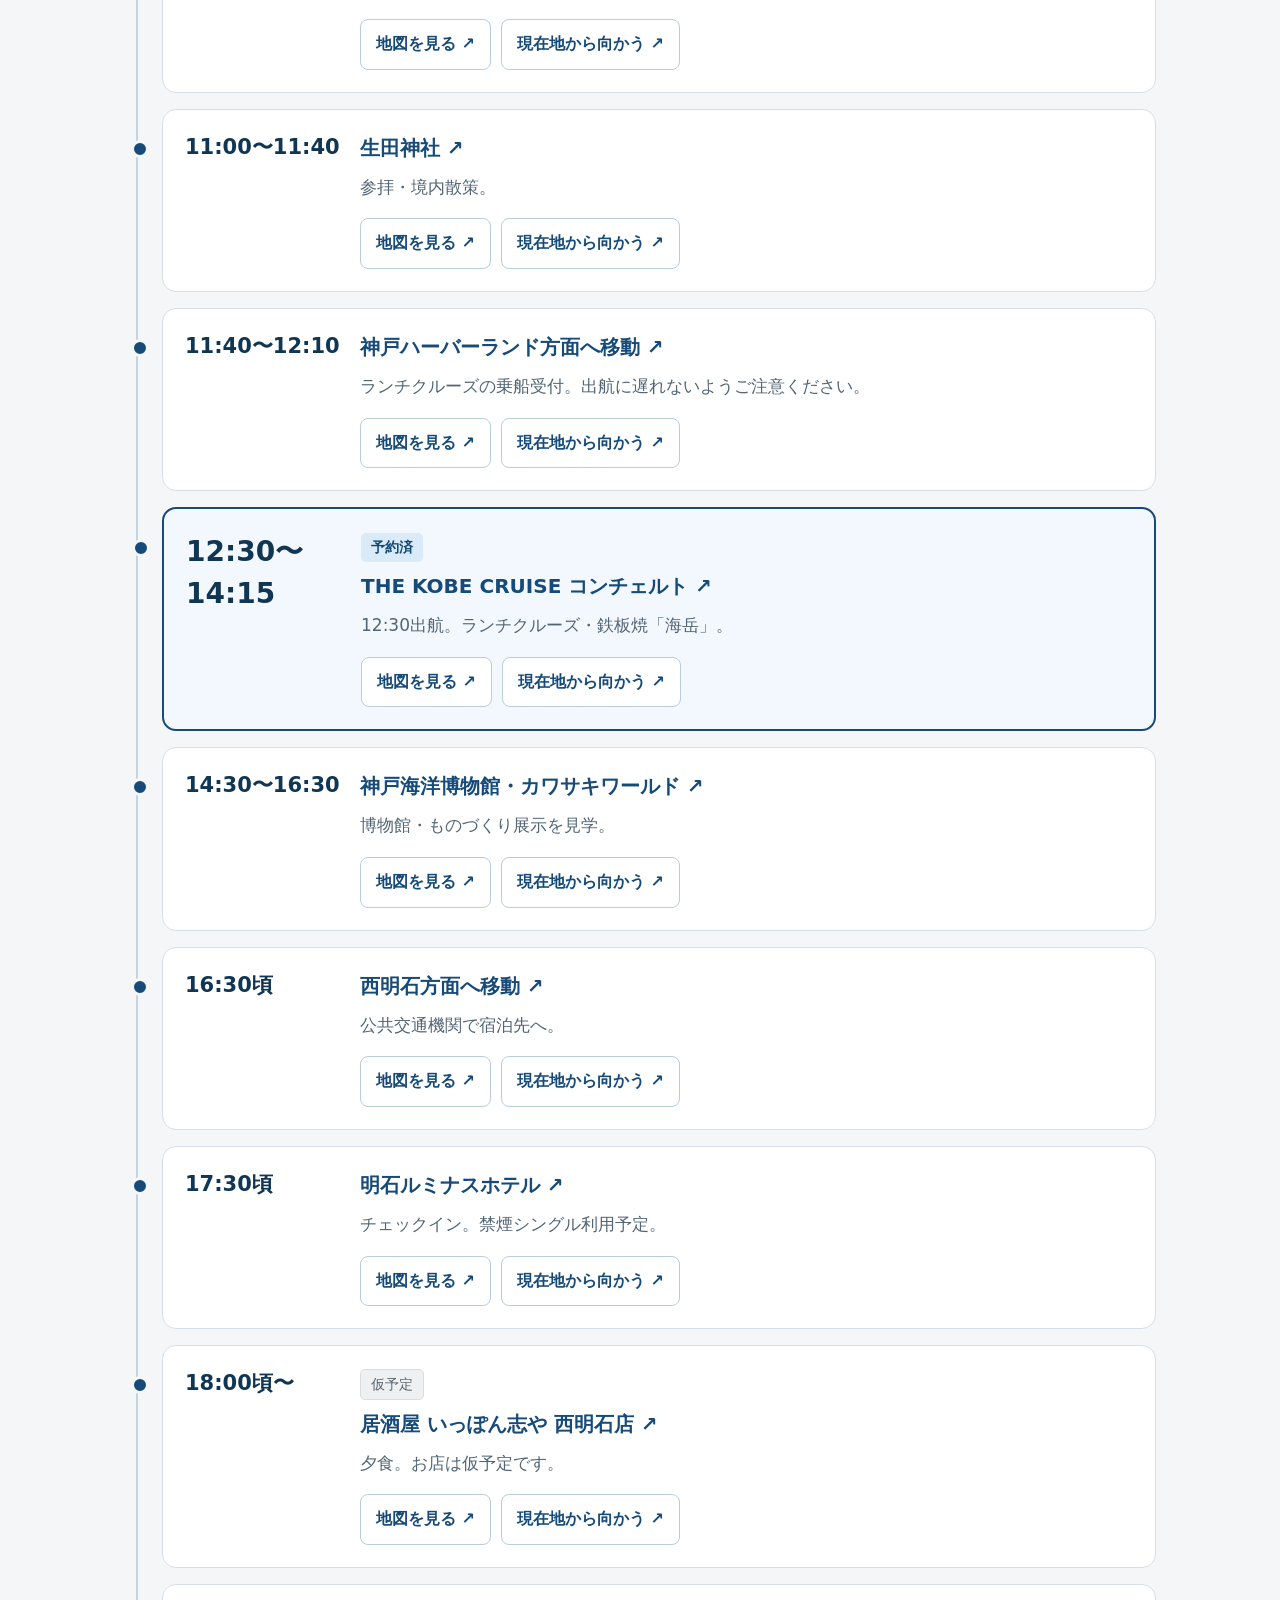
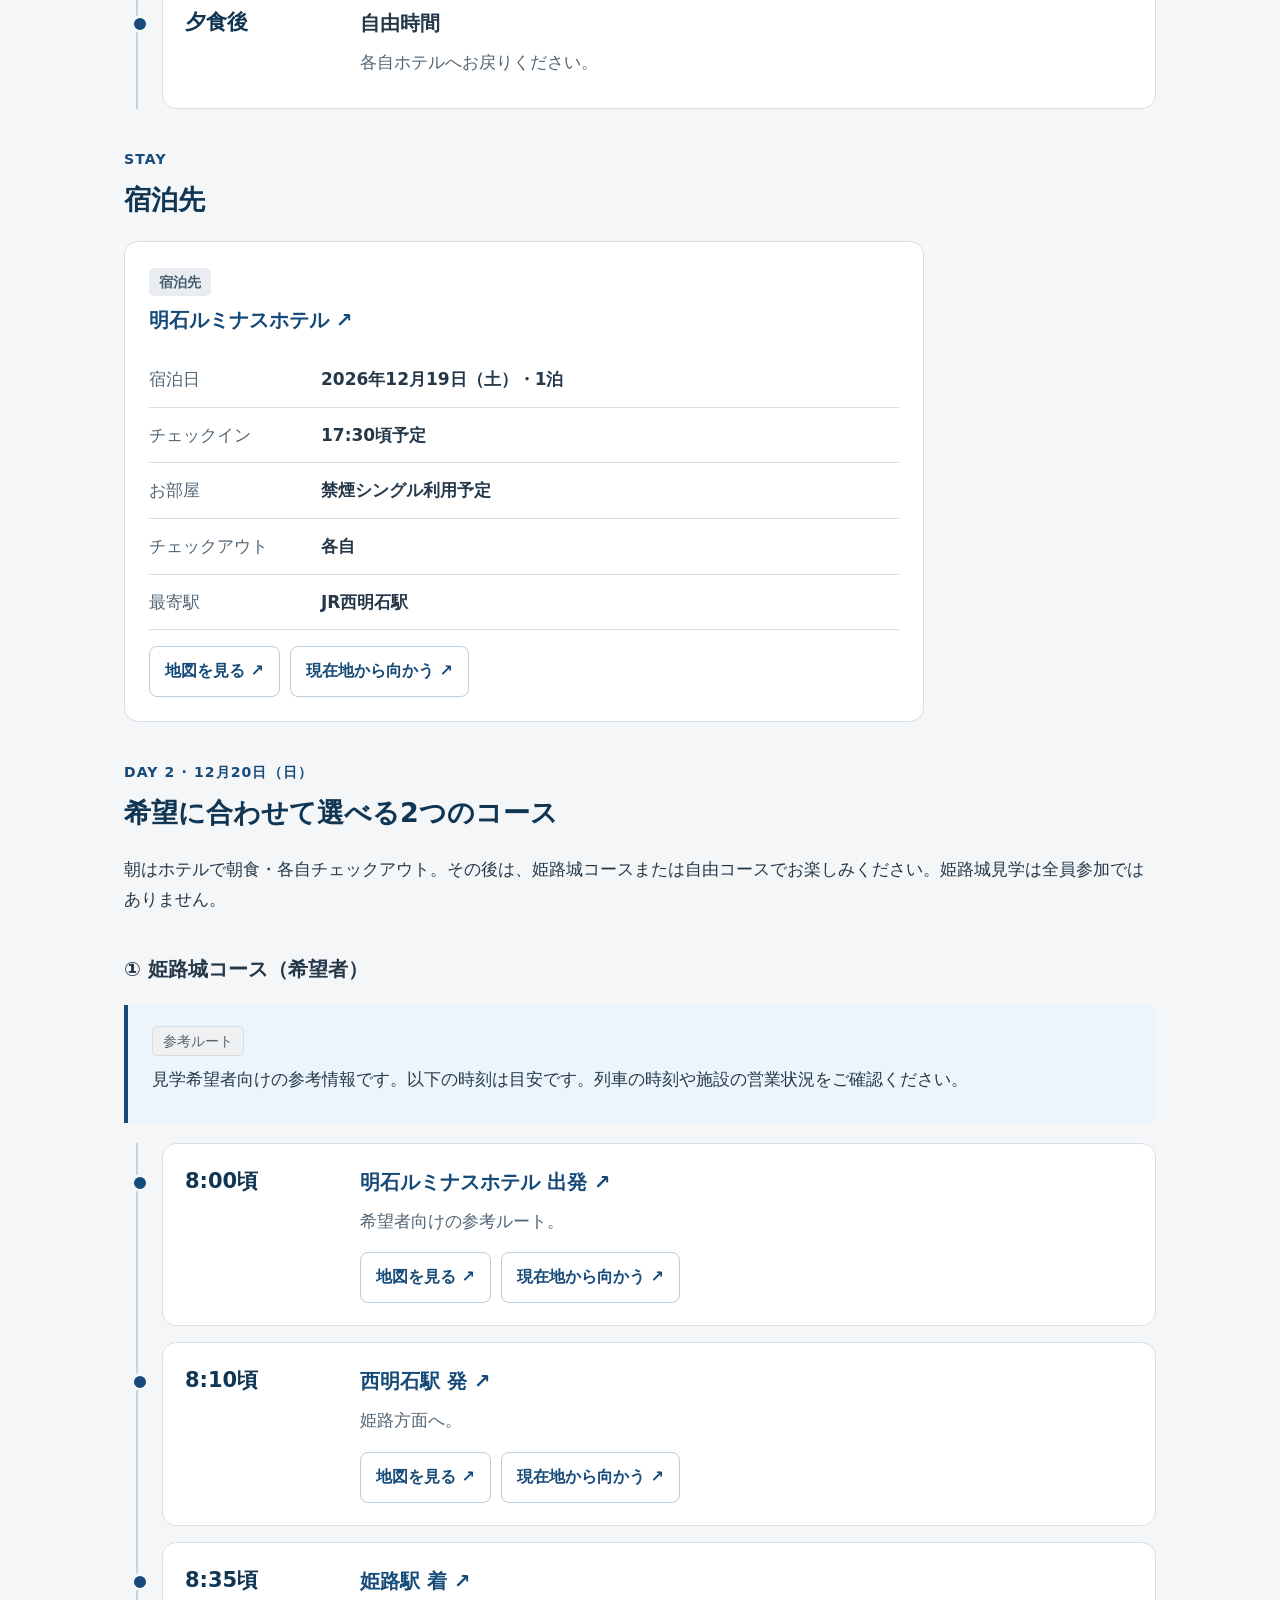
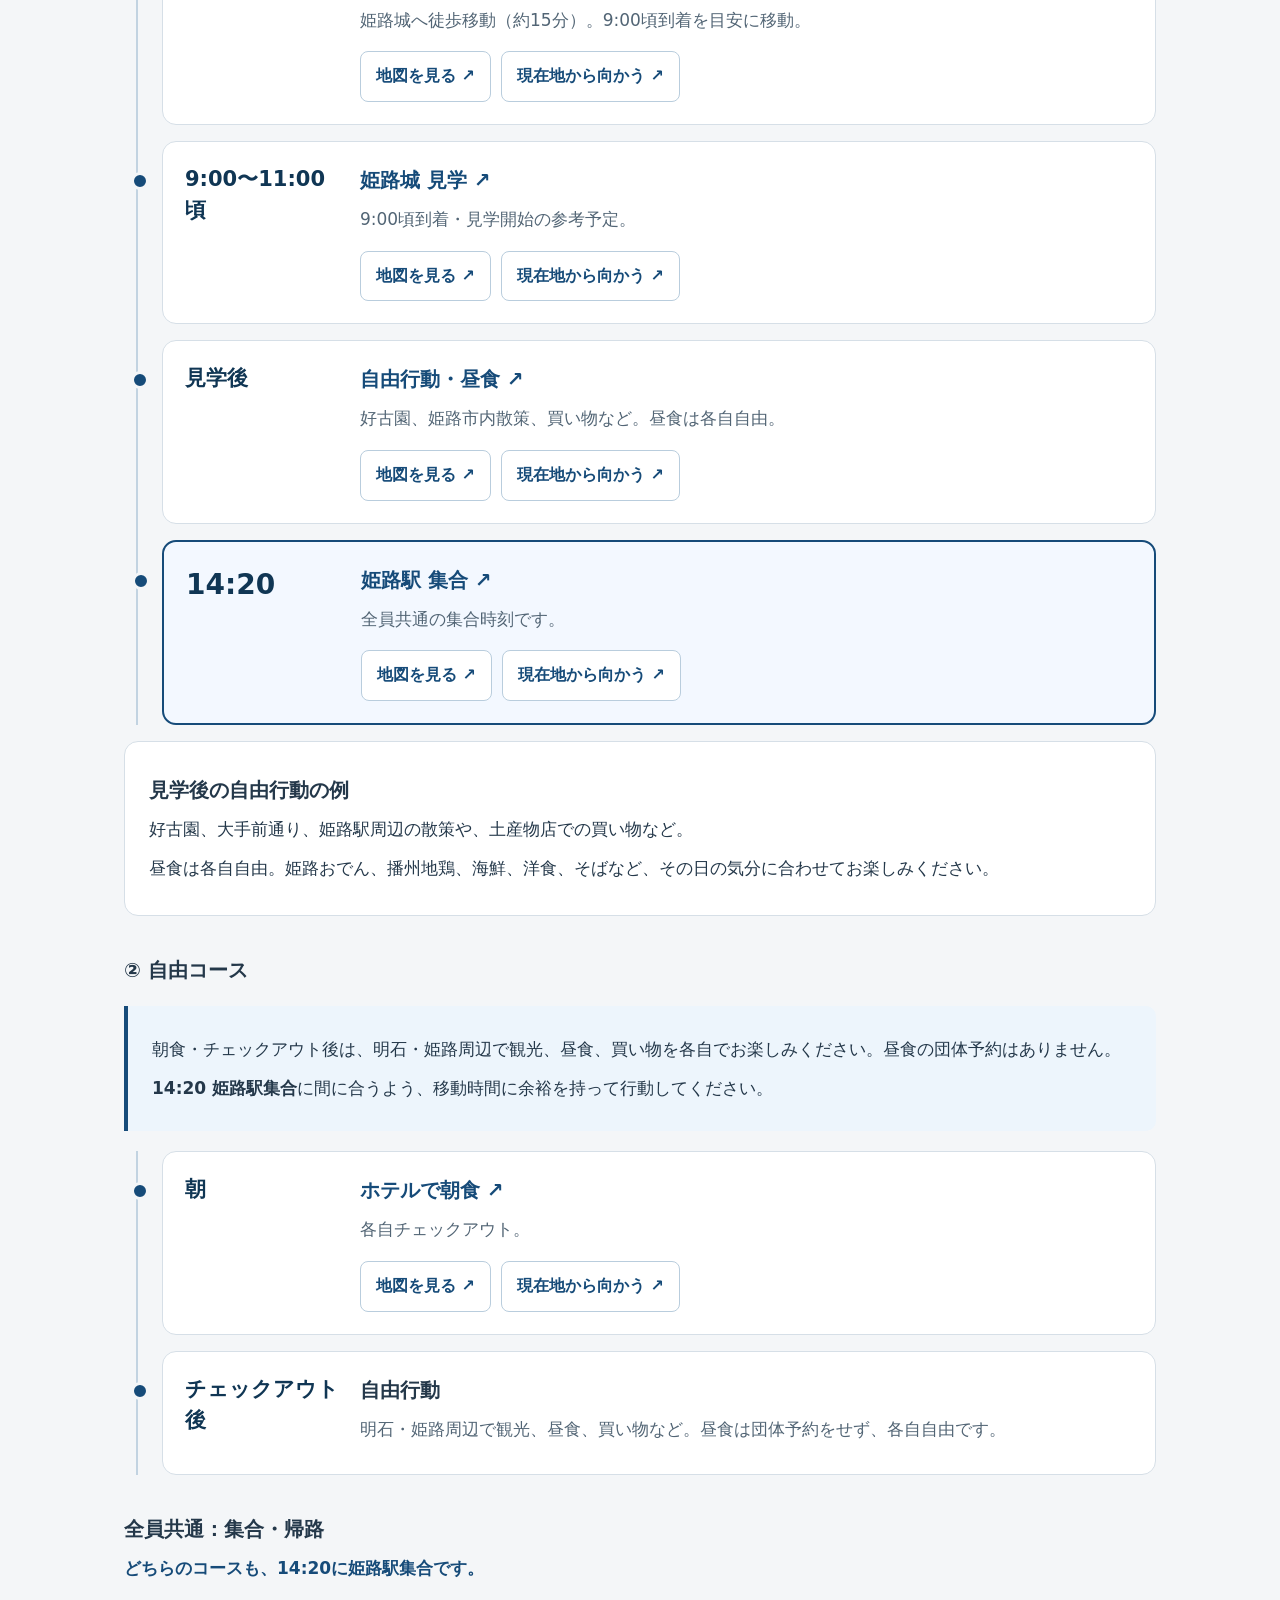
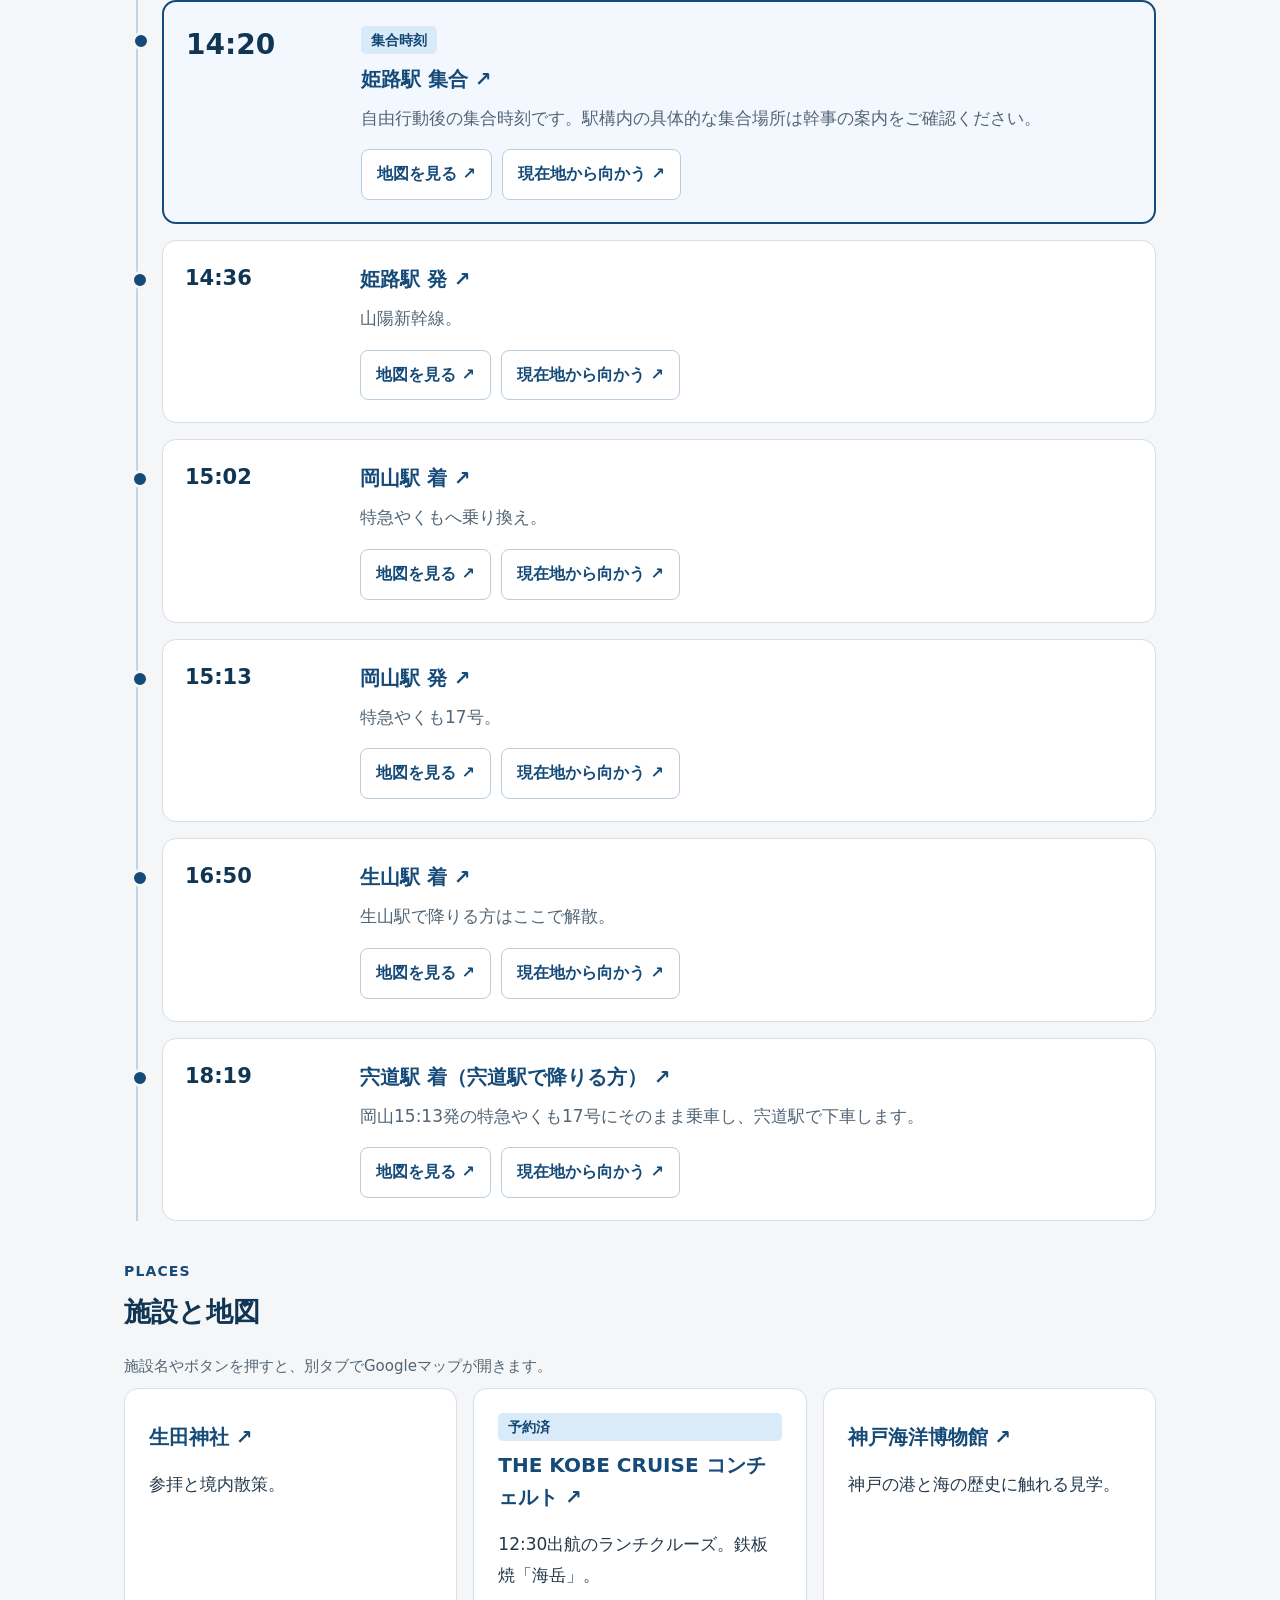
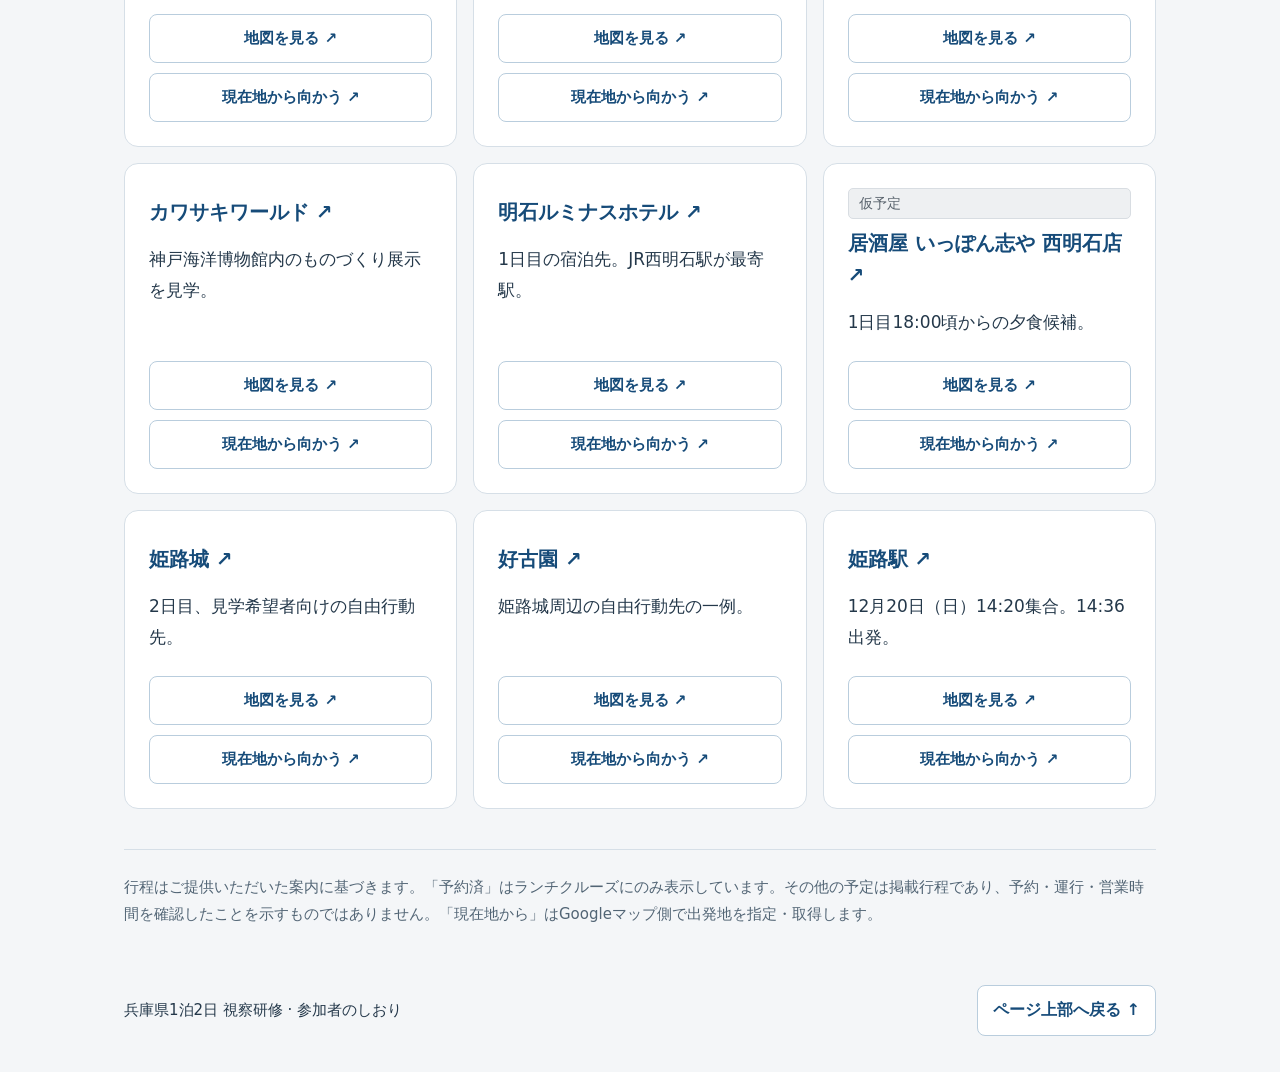
==== commit 840981e8: "Publish Shinji Station itinerary" ====
--- a/index.html
+++ b/index.html
@@ -11,9 +11,15 @@
 <main class="wrap">
 <noscript><p class="notice">行程の表示にはJavaScriptが必要です。2日目は12月20日14:20に姫路駅集合、14:36発です。宿泊は明石ルミナスホテルです。</p></noscript>
 <section class="section" aria-labelledby="important-title"><p class="eyebrow">まず確認</p><h2 id="important-title">旅行中の大切な時間</h2><p><a class="button secondary" href="#overview">行程一覧表を見る ↓</a></p>
-<div id="meeting" class="meeting important"><div><span class="label confirmed">1日目の集合</span><p class="meeting-date">12月19日（土）</p><h3>生山駅集合</h3><p class="big-time">7:50</p><p><strong>8:08出発</strong>の特急やくもで岡山へ向かいます。</p><p class="small">駅での具体的な集合場所は、幹事からの案内をご確認ください。</p></div><div class="actions"><a class="button" href="https://www.google.com/maps/search/?api=1&query=生山駅" target="_blank" rel="noopener noreferrer">生山駅の地図</a><a class="button secondary" href="https://www.google.com/maps/dir/?api=1&destination=生山駅&travelmode=transit" target="_blank" rel="noopener noreferrer">現在地から生山駅へ</a></div></div>
+<div id="meeting" class="meeting important"><div><span class="label confirmed">1日目の集合</span><p class="meeting-date">12月19日（土）</p><h3>生山駅集合</h3><p class="big-time">7:50</p><p><strong>8:08出発</strong>の特急やくも6号で岡山へ向かいます。</p><p class="small">駅での具体的な集合場所は、幹事からの案内をご確認ください。</p></div><div class="actions"><a class="button" href="https://www.google.com/maps/search/?api=1&query=生山駅" target="_blank" rel="noopener noreferrer">生山駅の地図</a><a class="button secondary" href="https://www.google.com/maps/dir/?api=1&destination=生山駅&travelmode=transit" target="_blank" rel="noopener noreferrer">現在地から生山駅へ</a></div></div>
 <div id="return-meeting" class="meeting important"><div><span class="label confirmed">集合時刻</span><p class="meeting-date">12月20日（日）</p><h3>姫路駅集合</h3><p class="big-time">14:20</p><p>自由行動後は、この時刻までに姫路駅へ。</p><p class="small">駅構内の具体的な集合場所は未掲載です。幹事からの案内をご確認ください。</p></div><div class="actions"><a class="button" href="https://www.google.com/maps/search/?api=1&query=姫路駅" target="_blank" rel="noopener noreferrer">姫路駅の地図</a><a class="button secondary" href="https://www.google.com/maps/dir/?api=1&destination=姫路駅&travelmode=transit" target="_blank" rel="noopener noreferrer">現在地から姫路駅へ</a></div></div>
 <div class="important-grid"><article class="card"><h3>帰りの乗り継ぎ</h3><p class="return-route"><strong>14:36</strong> 姫路発 → <strong>15:02</strong> 岡山着<br><strong>15:13</strong> やくも17号 → <strong>16:50</strong> 生山着</p><p class="small">岡山駅での乗り換えは11分です。到着後は乗り換え先へ移動してください。</p></article><article class="card"><span class="label tentative">仮予定</span><h3>1日目の夕食 · 18:00頃〜</h3><p><a class="place-link" data-place="dinner">居酒屋 いっぽん志や 西明石店 ↗</a></p><p>夕食後は自由行動。各自ホテルへお戻りください。</p></article></div>
+<article id="shinji" class="notice">
+<h3>宍道駅を利用する方へ</h3>
+<p><strong>往路 12月19日（土）</strong>　宍道駅 <strong>6:46発</strong>の特急やくも6号（岡山行き）に乗車。生山駅8:08発の同じ列車で車内合流します。</p>
+<p><strong>復路 12月20日（日）</strong>　岡山駅15:13発の特急やくも17号（出雲市行き）に乗車。生山駅を過ぎて、宍道駅 <strong>18:19着</strong>です。</p>
+<p class="small">時刻は通常ダイヤに基づく予定です。出発前にJR西日本の最新情報をご確認ください。<a href="https://timetable.jr-odekake.net/train-timetable/76291?date=20261005">やくも6号</a> ／ <a href="https://timetable.jr-odekake.net/train-timetable/279011?date=20261031">やくも17号</a></p>
+</article>
 <div class="notice cruise"><strong>1日目のクルーズは12:30出航</strong><p>11:40〜12:10にハーバーランド方面へ移動・乗船受付を予定しています。集合や受付に遅れないようご注意ください。詳細な集合時刻・場所は幹事の案内をご確認ください。</p><span class="label confirmed">ランチクルーズ予約済</span></div>
 </section>
 <section class="section" id="weather" aria-labelledby="weather-title">
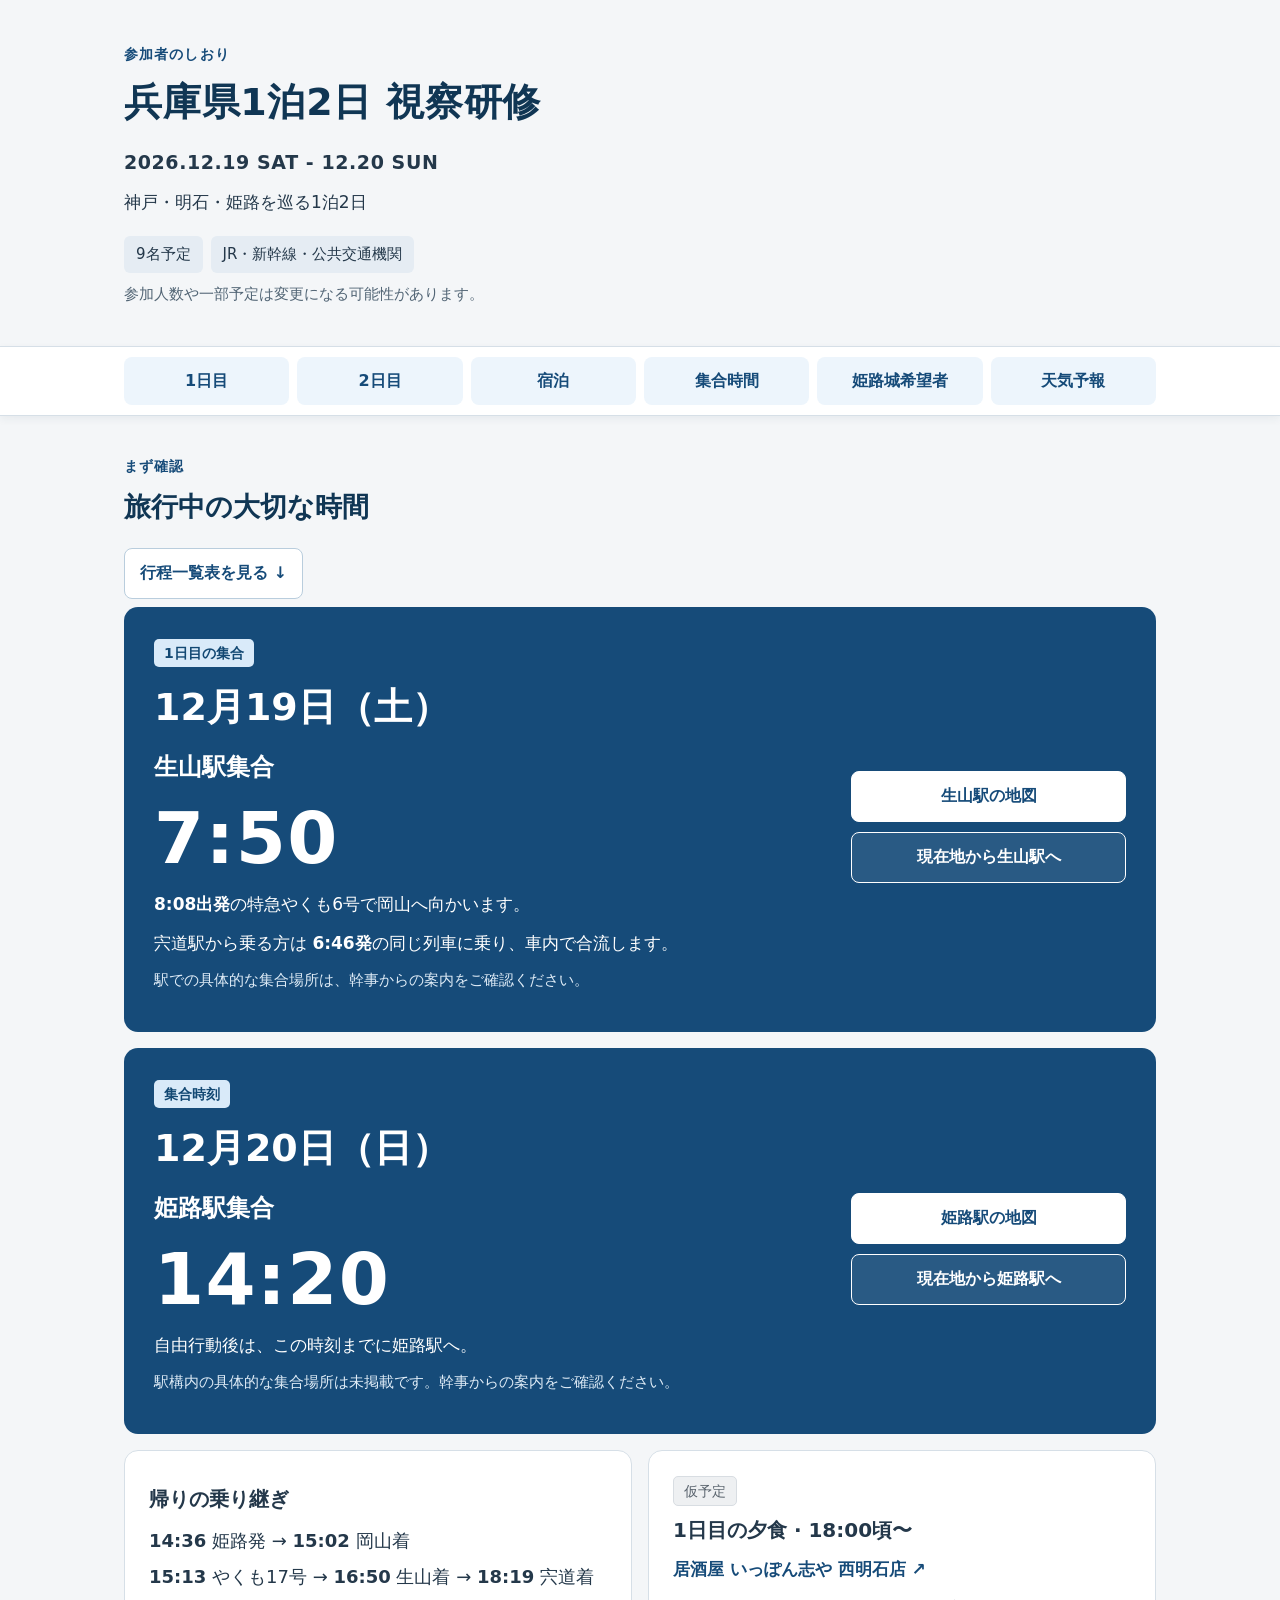
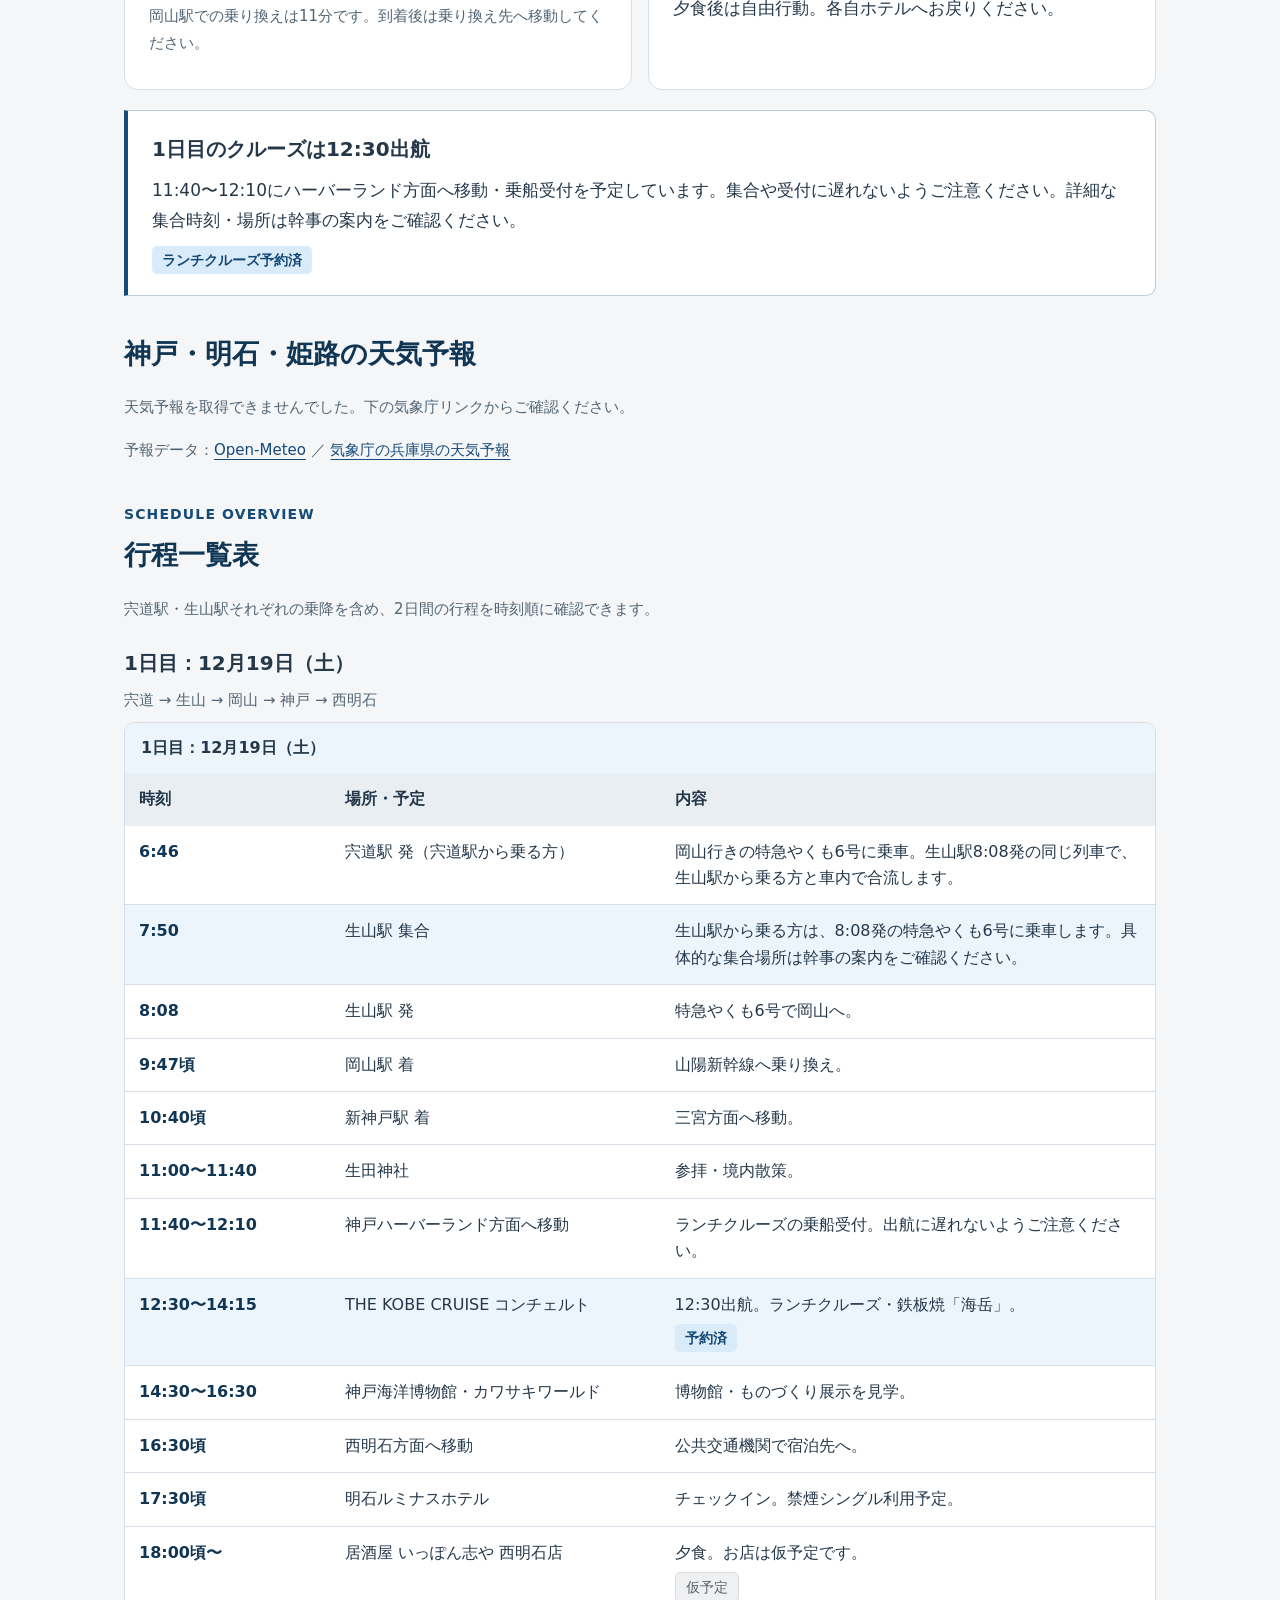
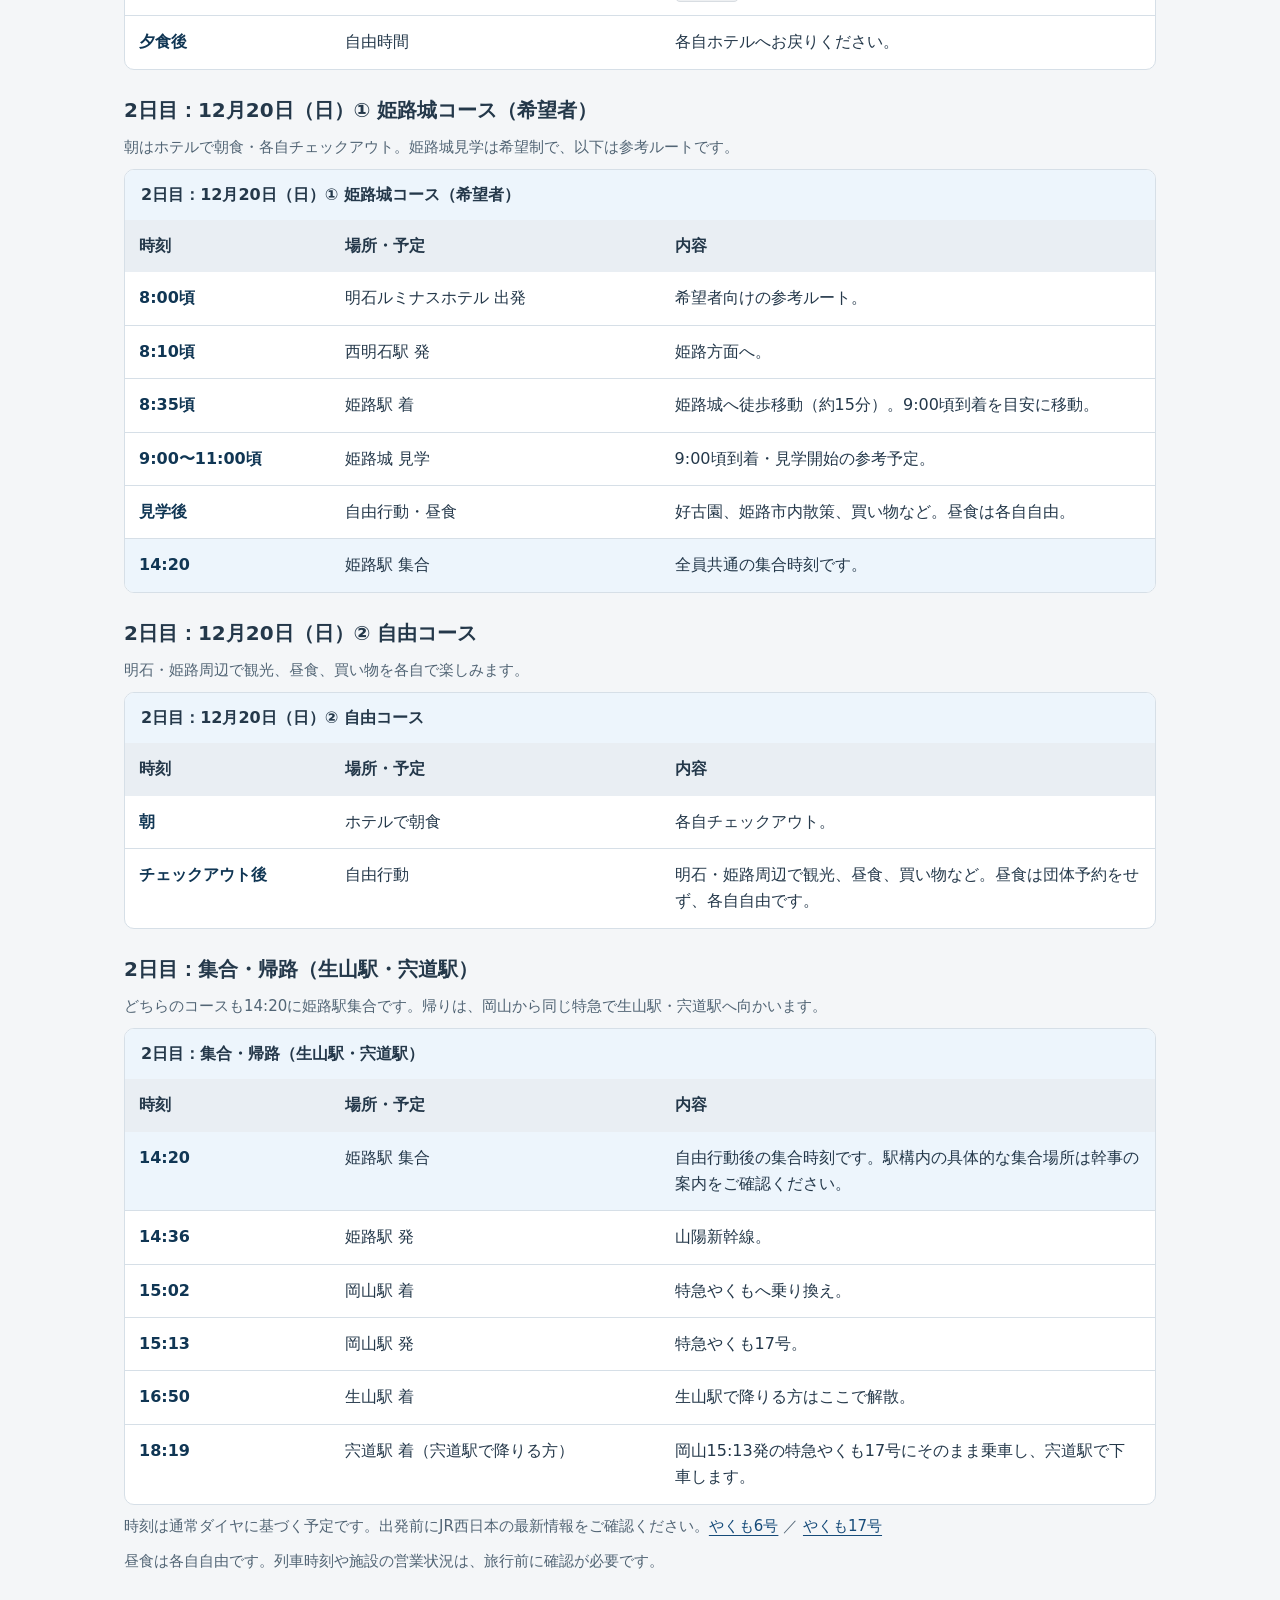
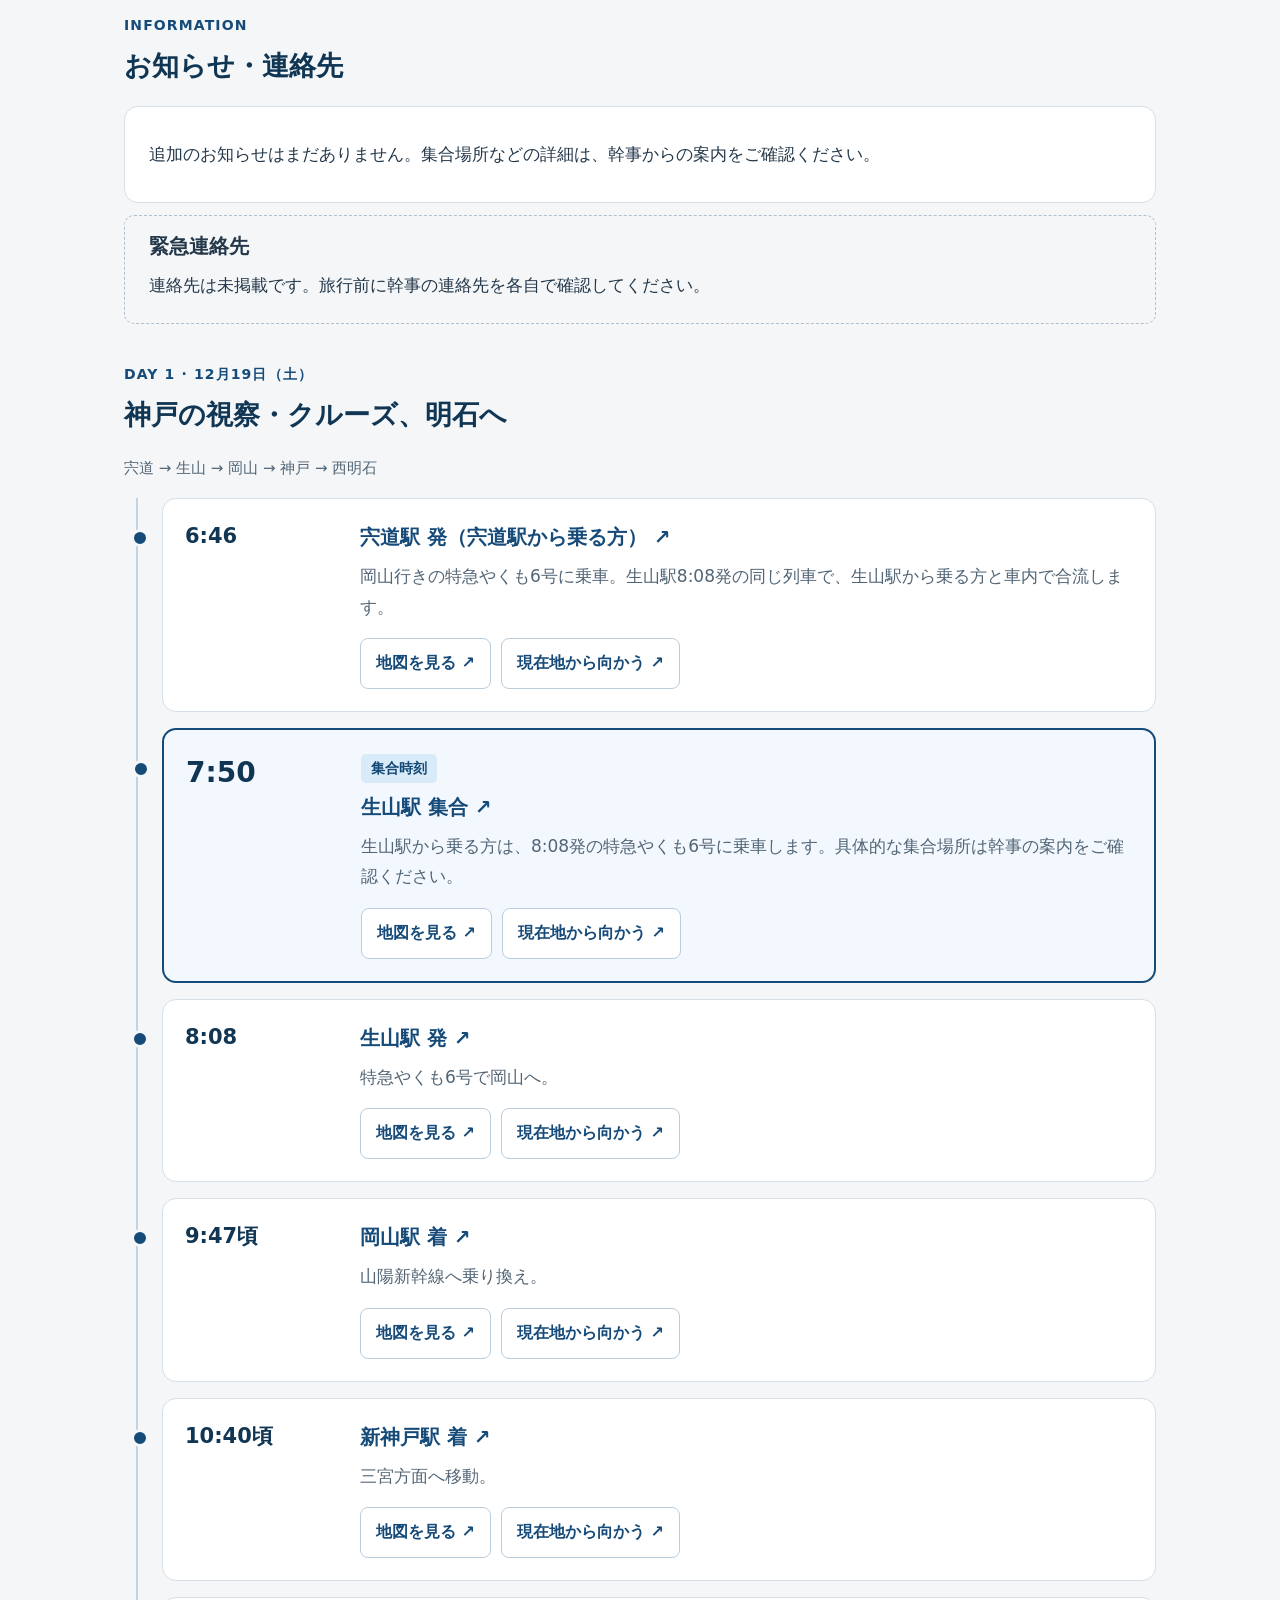
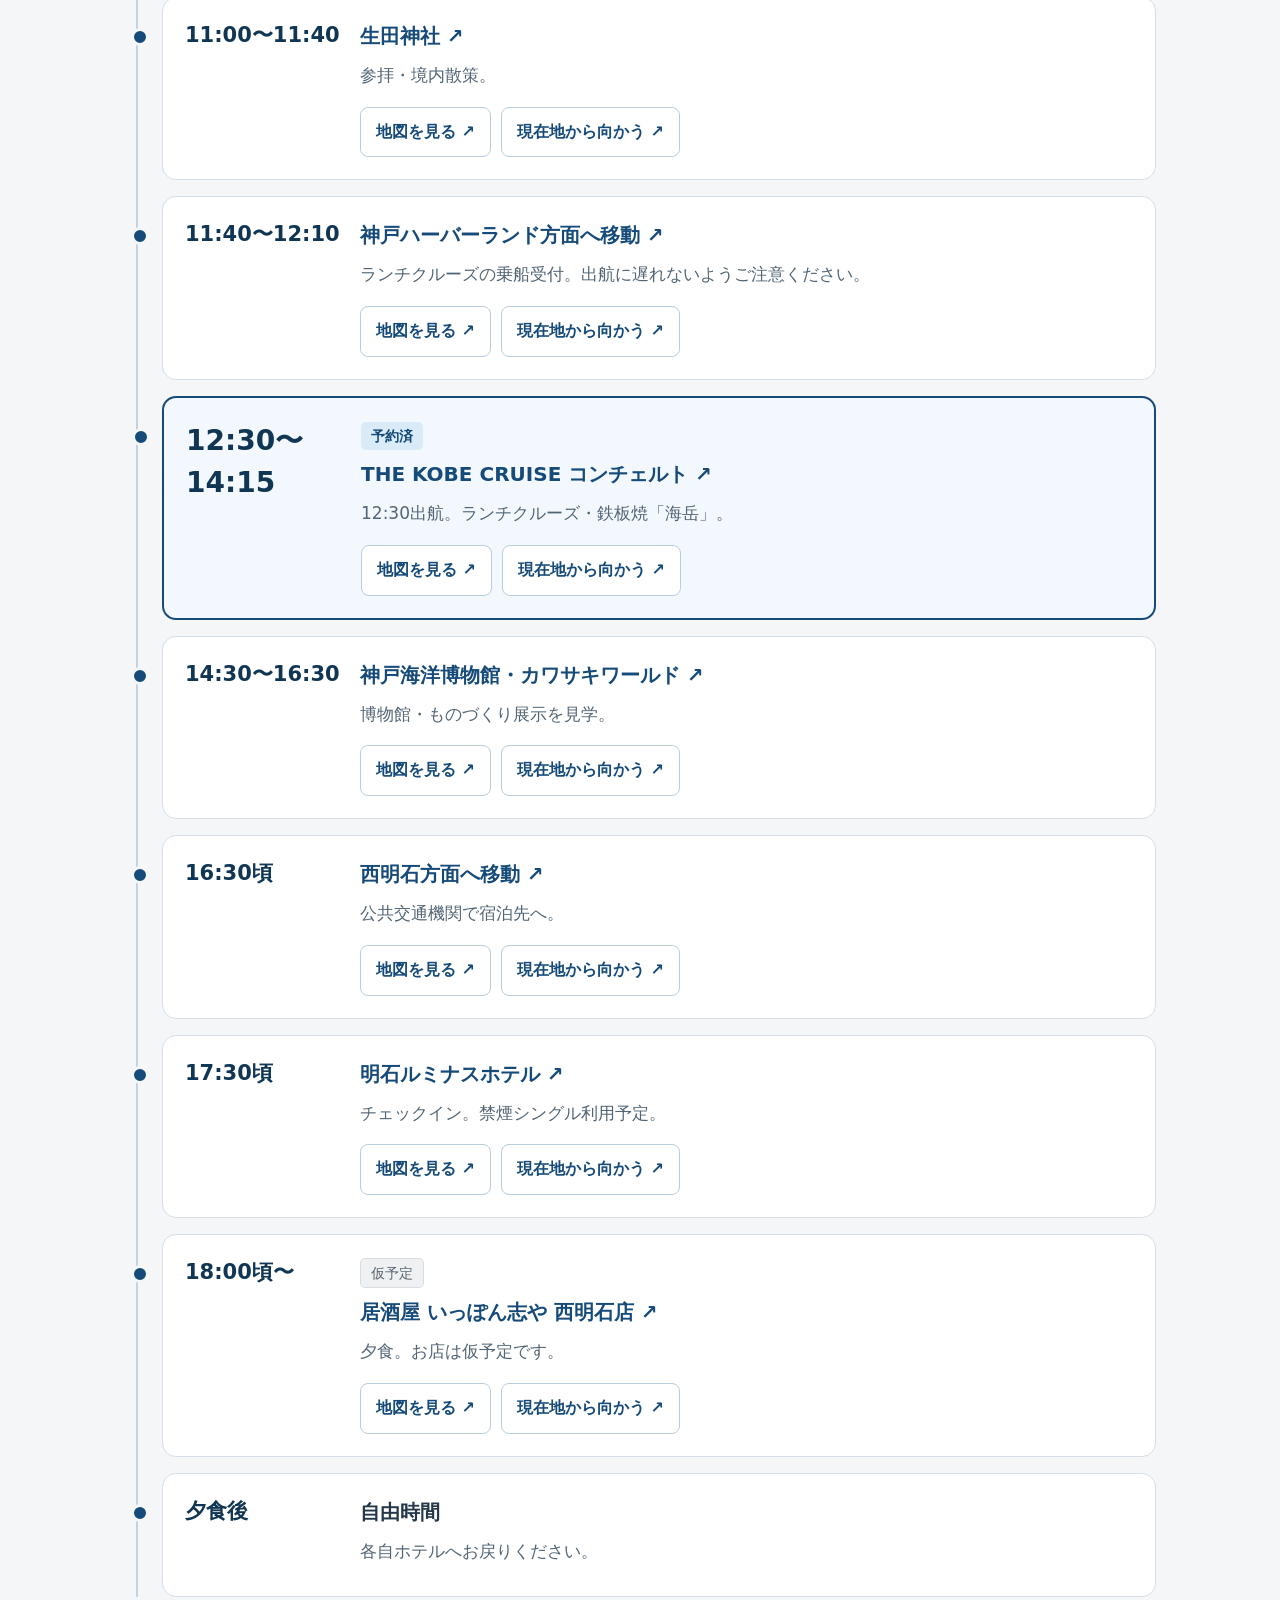
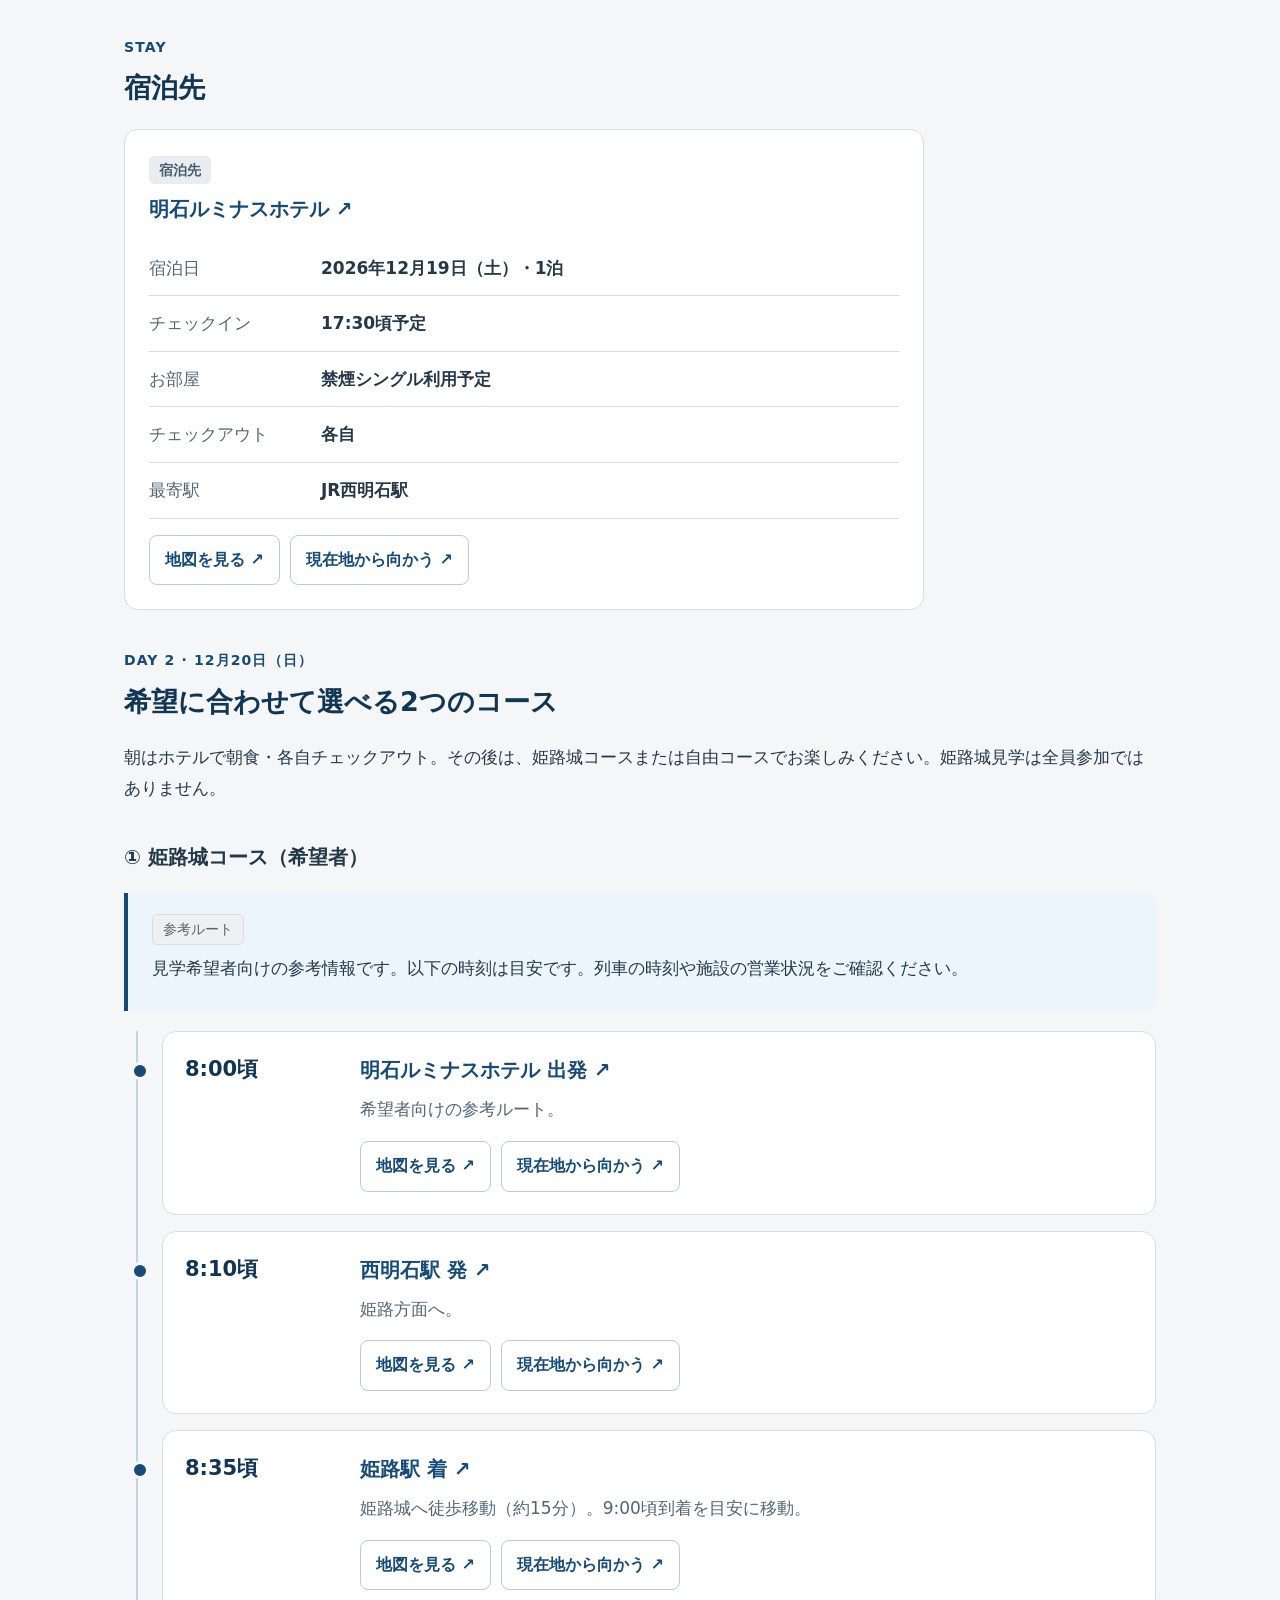
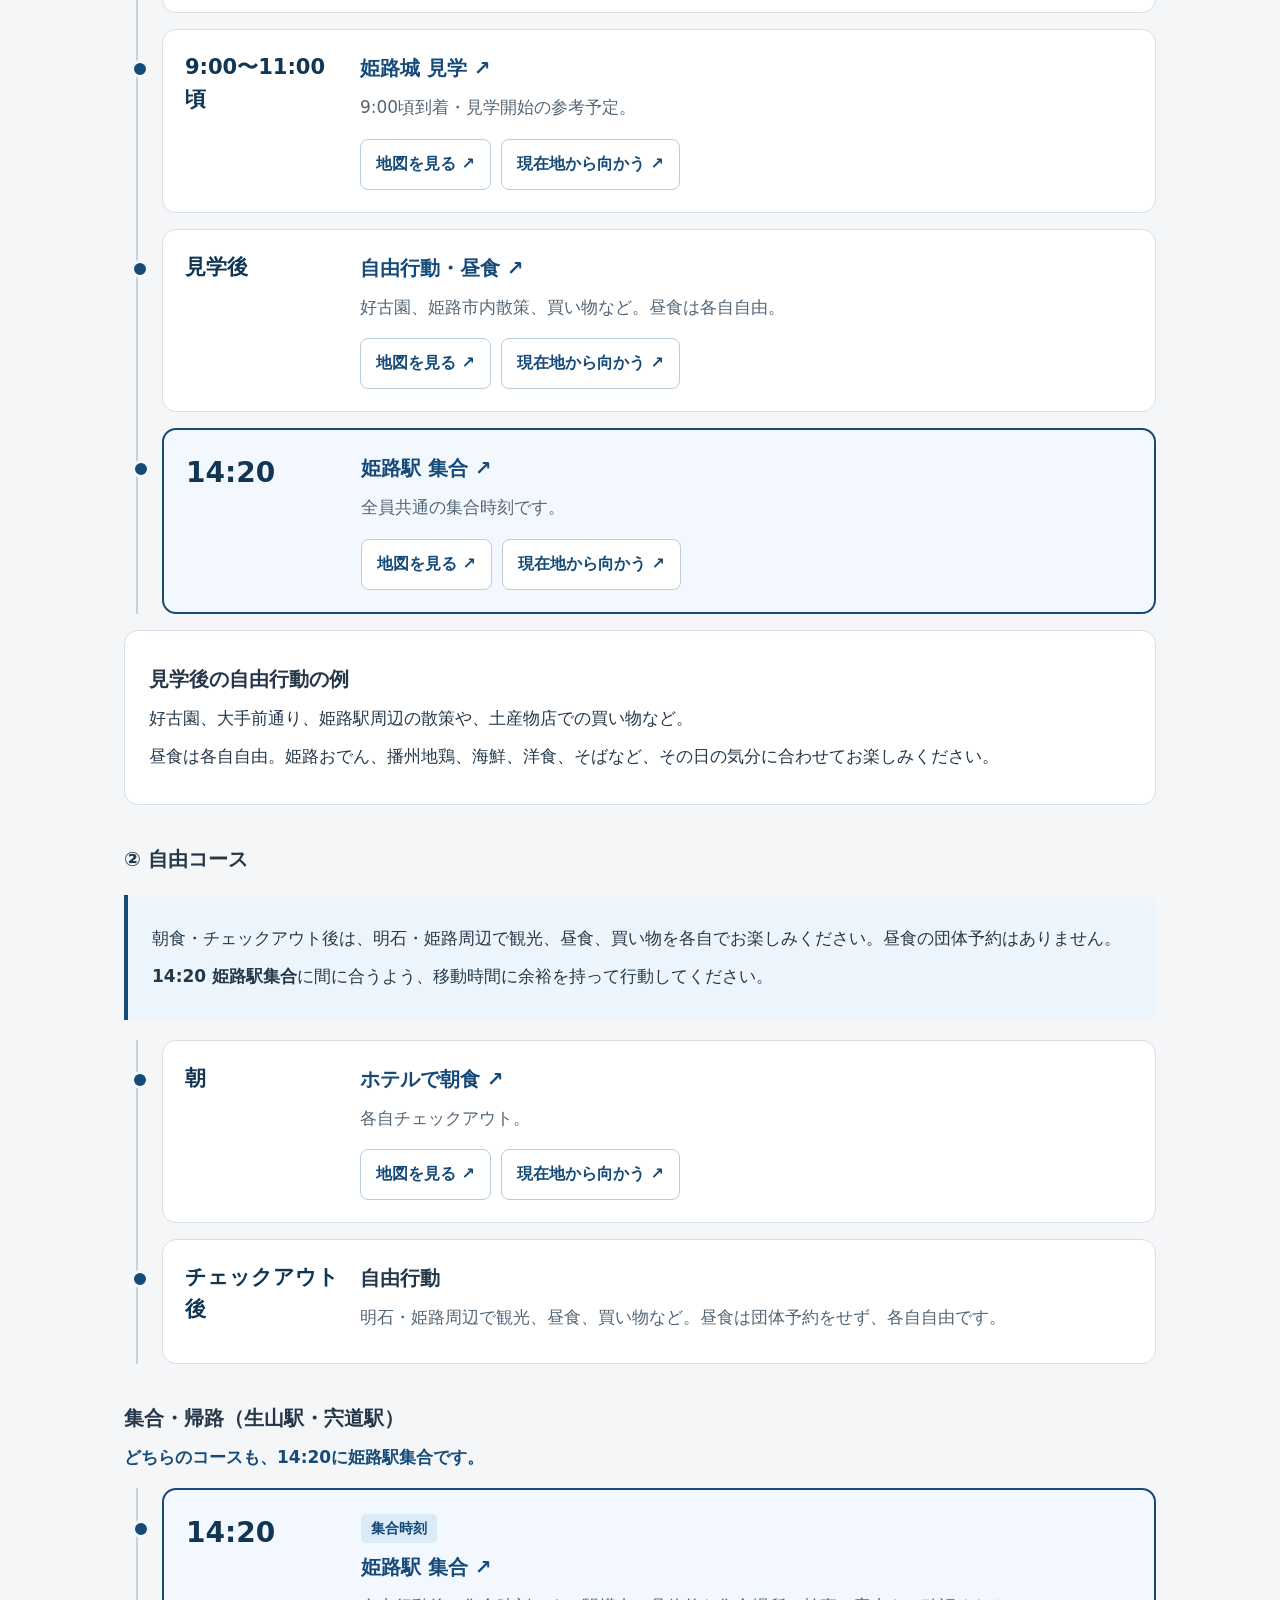
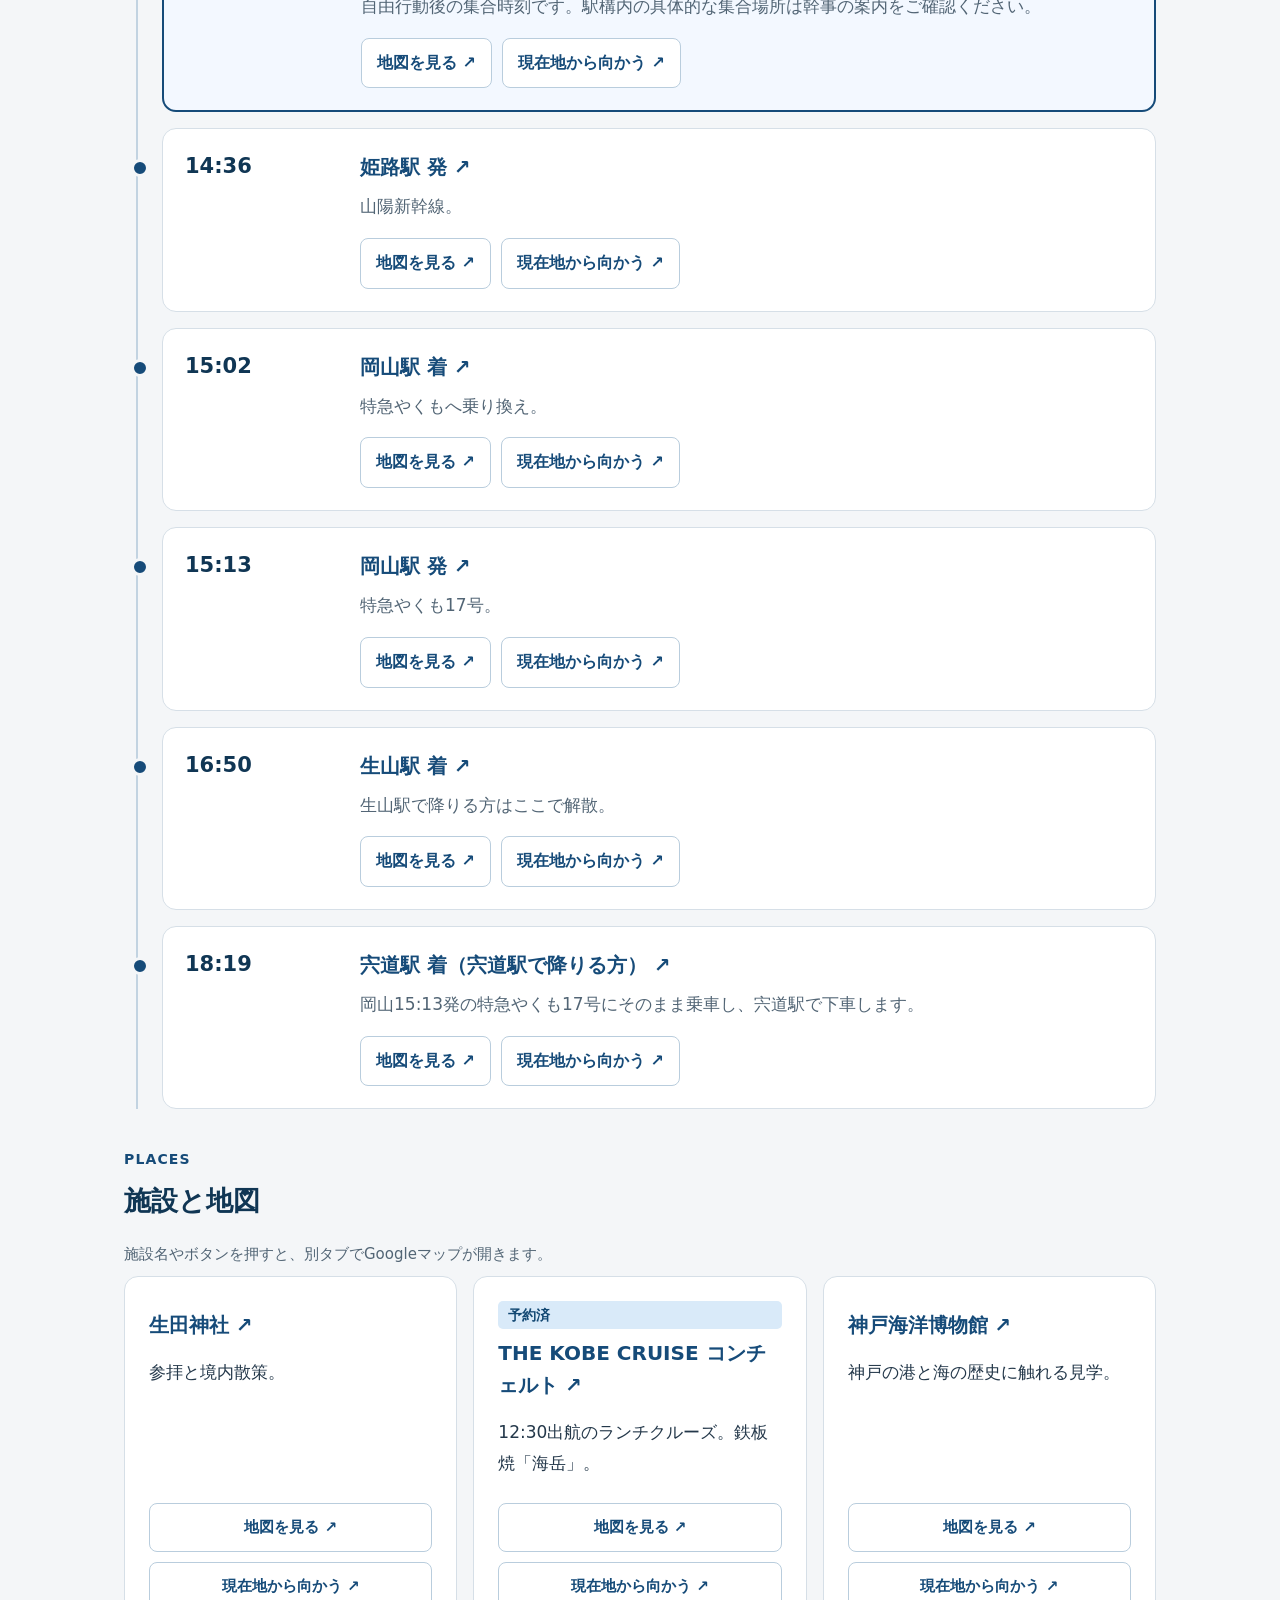
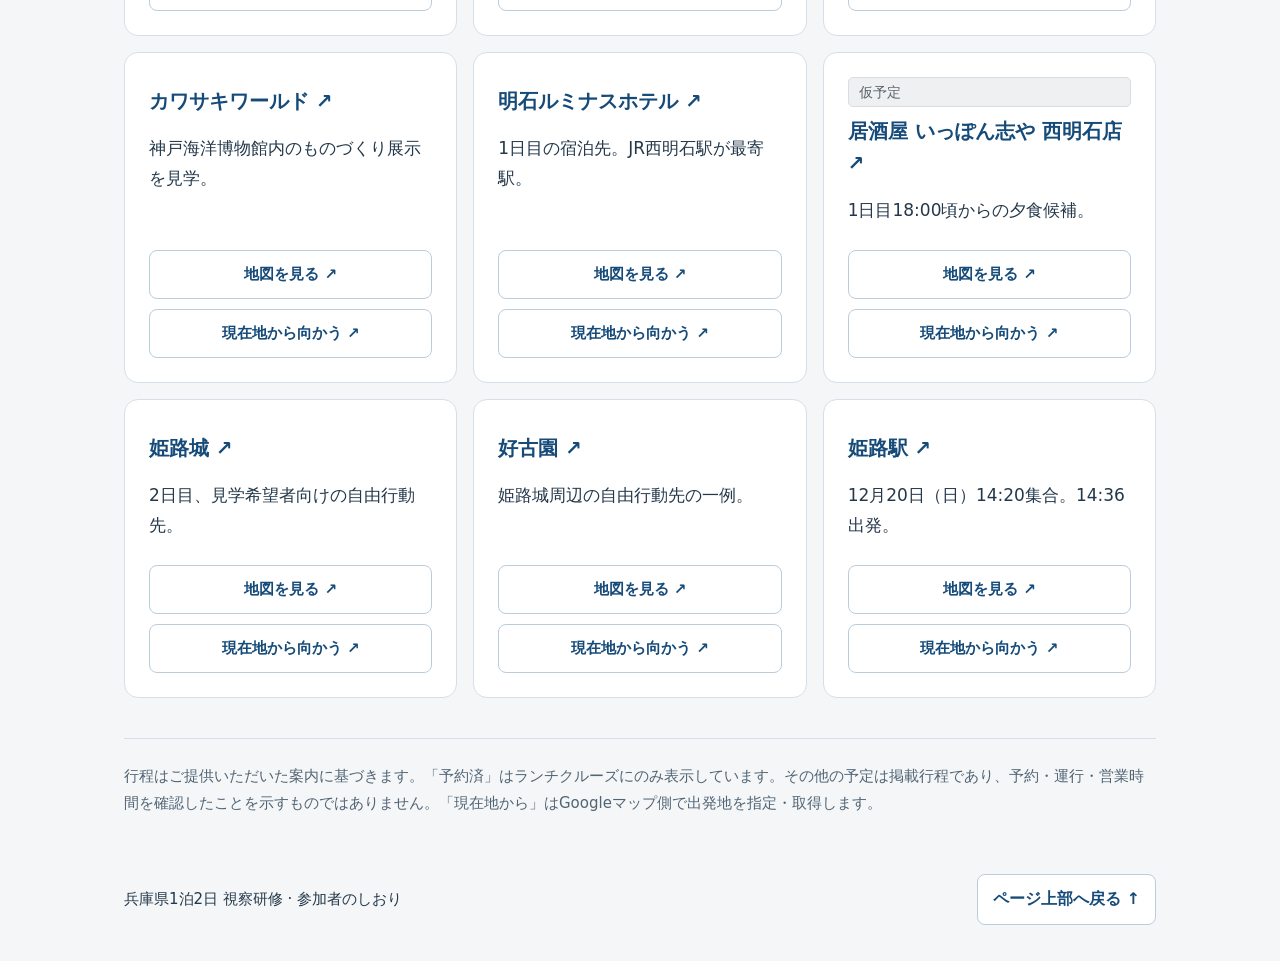
==== commit 40be5229: "Publish integrated Shinji itinerary" ====
--- a/index.html
+++ b/index.html
@@ -11,15 +11,9 @@
 <main class="wrap">
 <noscript><p class="notice">行程の表示にはJavaScriptが必要です。2日目は12月20日14:20に姫路駅集合、14:36発です。宿泊は明石ルミナスホテルです。</p></noscript>
 <section class="section" aria-labelledby="important-title"><p class="eyebrow">まず確認</p><h2 id="important-title">旅行中の大切な時間</h2><p><a class="button secondary" href="#overview">行程一覧表を見る ↓</a></p>
-<div id="meeting" class="meeting important"><div><span class="label confirmed">1日目の集合</span><p class="meeting-date">12月19日（土）</p><h3>生山駅集合</h3><p class="big-time">7:50</p><p><strong>8:08出発</strong>の特急やくも6号で岡山へ向かいます。</p><p class="small">駅での具体的な集合場所は、幹事からの案内をご確認ください。</p></div><div class="actions"><a class="button" href="https://www.google.com/maps/search/?api=1&query=生山駅" target="_blank" rel="noopener noreferrer">生山駅の地図</a><a class="button secondary" href="https://www.google.com/maps/dir/?api=1&destination=生山駅&travelmode=transit" target="_blank" rel="noopener noreferrer">現在地から生山駅へ</a></div></div>
+<div id="meeting" class="meeting important"><div><span class="label confirmed">1日目の集合</span><p class="meeting-date">12月19日（土）</p><h3>生山駅集合</h3><p class="big-time">7:50</p><p><strong>8:08出発</strong>の特急やくも6号で岡山へ向かいます。</p><p>宍道駅から乗る方は <strong>6:46発</strong>の同じ列車に乗り、車内で合流します。</p><p class="small">駅での具体的な集合場所は、幹事からの案内をご確認ください。</p></div><div class="actions"><a class="button" href="https://www.google.com/maps/search/?api=1&query=生山駅" target="_blank" rel="noopener noreferrer">生山駅の地図</a><a class="button secondary" href="https://www.google.com/maps/dir/?api=1&destination=生山駅&travelmode=transit" target="_blank" rel="noopener noreferrer">現在地から生山駅へ</a></div></div>
 <div id="return-meeting" class="meeting important"><div><span class="label confirmed">集合時刻</span><p class="meeting-date">12月20日（日）</p><h3>姫路駅集合</h3><p class="big-time">14:20</p><p>自由行動後は、この時刻までに姫路駅へ。</p><p class="small">駅構内の具体的な集合場所は未掲載です。幹事からの案内をご確認ください。</p></div><div class="actions"><a class="button" href="https://www.google.com/maps/search/?api=1&query=姫路駅" target="_blank" rel="noopener noreferrer">姫路駅の地図</a><a class="button secondary" href="https://www.google.com/maps/dir/?api=1&destination=姫路駅&travelmode=transit" target="_blank" rel="noopener noreferrer">現在地から姫路駅へ</a></div></div>
-<div class="important-grid"><article class="card"><h3>帰りの乗り継ぎ</h3><p class="return-route"><strong>14:36</strong> 姫路発 → <strong>15:02</strong> 岡山着<br><strong>15:13</strong> やくも17号 → <strong>16:50</strong> 生山着</p><p class="small">岡山駅での乗り換えは11分です。到着後は乗り換え先へ移動してください。</p></article><article class="card"><span class="label tentative">仮予定</span><h3>1日目の夕食 · 18:00頃〜</h3><p><a class="place-link" data-place="dinner">居酒屋 いっぽん志や 西明石店 ↗</a></p><p>夕食後は自由行動。各自ホテルへお戻りください。</p></article></div>
-<article id="shinji" class="notice">
-<h3>宍道駅を利用する方へ</h3>
-<p><strong>往路 12月19日（土）</strong>　宍道駅 <strong>6:46発</strong>の特急やくも6号（岡山行き）に乗車。生山駅8:08発の同じ列車で車内合流します。</p>
-<p><strong>復路 12月20日（日）</strong>　岡山駅15:13発の特急やくも17号（出雲市行き）に乗車。生山駅を過ぎて、宍道駅 <strong>18:19着</strong>です。</p>
-<p class="small">時刻は通常ダイヤに基づく予定です。出発前にJR西日本の最新情報をご確認ください。<a href="https://timetable.jr-odekake.net/train-timetable/76291?date=20261005">やくも6号</a> ／ <a href="https://timetable.jr-odekake.net/train-timetable/279011?date=20261031">やくも17号</a></p>
-</article>
+<div class="important-grid"><article class="card"><h3>帰りの乗り継ぎ</h3><p class="return-route"><strong>14:36</strong> 姫路発 → <strong>15:02</strong> 岡山着<br><strong>15:13</strong> やくも17号 → <strong>16:50</strong> 生山着 → <strong>18:19</strong> 宍道着</p><p class="small">岡山駅での乗り換えは11分です。到着後は乗り換え先へ移動してください。</p></article><article class="card"><span class="label tentative">仮予定</span><h3>1日目の夕食 · 18:00頃〜</h3><p><a class="place-link" data-place="dinner">居酒屋 いっぽん志や 西明石店 ↗</a></p><p>夕食後は自由行動。各自ホテルへお戻りください。</p></article></div>
 <div class="notice cruise"><strong>1日目のクルーズは12:30出航</strong><p>11:40〜12:10にハーバーランド方面へ移動・乗船受付を予定しています。集合や受付に遅れないようご注意ください。詳細な集合時刻・場所は幹事の案内をご確認ください。</p><span class="label confirmed">ランチクルーズ予約済</span></div>
 </section>
 <section class="section" id="weather" aria-labelledby="weather-title">
@@ -29,14 +23,14 @@
 <noscript><p>天気予報の表示にはJavaScriptが必要です。下の気象庁リンクからも確認できます。</p></noscript>
 <p class="small">予報データ：<a href="https://open-meteo.com/">Open-Meteo</a> ／ <a href="https://www.jma.go.jp/bosai/forecast/#area_type=offices&amp;area_code=280000">気象庁の兵庫県の天気予報</a></p>
 </section>
-<section class="section" id="overview"><p class="eyebrow">SCHEDULE OVERVIEW</p><h2>行程一覧表</h2><p class="section-note">全体の予定をまとめて確認できます。詳しい案内は下の行程をご覧ください。</p><div id="schedule-tables"></div><p class="small">昼食は各自自由です。列車時刻や施設の営業状況は、旅行前に確認が必要です。</p></section>
+<section class="section" id="overview"><p class="eyebrow">SCHEDULE OVERVIEW</p><h2 id="shinji">行程一覧表</h2><p class="section-note">宍道駅・生山駅それぞれの乗降を含め、2日間の行程を時刻順に確認できます。</p><div id="schedule-tables"></div><p class="small">時刻は通常ダイヤに基づく予定です。出発前にJR西日本の最新情報をご確認ください。<a href="https://timetable.jr-odekake.net/train-timetable/76291?date=20261005">やくも6号</a> ／ <a href="https://timetable.jr-odekake.net/train-timetable/279011?date=20261031">やくも17号</a></p><p class="small">昼食は各自自由です。列車時刻や施設の営業状況は、旅行前に確認が必要です。</p></section>
 <section class="section" id="news"><p class="eyebrow">INFORMATION</p><h2>お知らせ・連絡先</h2><div id="announcements" class="card"></div><div id="contacts" class="contact-box"></div></section>
-<section class="section" id="day1"><p class="eyebrow">DAY 1 · 12月19日（土）</p><h2>神戸の視察・クルーズ、明石へ</h2><p class="section-note">生山 → 岡山 → 神戸 → 西明石</p><div class="timeline" id="timeline1"></div></section>
+<section class="section" id="day1"><p class="eyebrow">DAY 1 · 12月19日（土）</p><h2>神戸の視察・クルーズ、明石へ</h2><p class="section-note">宍道 → 生山 → 岡山 → 神戸 → 西明石</p><div class="timeline" id="timeline1"></div></section>
 <section class="section" id="hotel"><p class="eyebrow">STAY</p><h2>宿泊先</h2><article class="card hotel-card"><span class="label neutral">宿泊先</span><h3><a class="place-link" data-place="hotel">明石ルミナスホテル ↗</a></h3><dl><div><dt>宿泊日</dt><dd>2026年12月19日（土）・1泊</dd></div><div><dt>チェックイン</dt><dd>17:30頃予定</dd></div><div><dt>お部屋</dt><dd>禁煙シングル利用予定</dd></div><div><dt>チェックアウト</dt><dd>各自</dd></div><div><dt>最寄駅</dt><dd>JR西明石駅</dd></div></dl><div class="actions" data-actions="hotel"></div></article></section>
 <section class="section" id="day2"><p class="eyebrow">DAY 2 · 12月20日（日）</p><h2>希望に合わせて選べる2つのコース</h2><p>朝はホテルで朝食・各自チェックアウト。その後は、姫路城コースまたは自由コースでお楽しみください。姫路城見学は全員参加ではありません。</p>
 <section id="castle" class="section"><h3>① 姫路城コース（希望者）</h3><div class="notice"><span class="label tentative">参考ルート</span><p>見学希望者向けの参考情報です。以下の時刻は目安です。列車の時刻や施設の営業状況をご確認ください。</p></div><div class="timeline" id="castle-timeline"></div><article class="card"><h3>見学後の自由行動の例</h3><p>好古園、大手前通り、姫路駅周辺の散策や、土産物店での買い物など。</p><p>昼食は各自自由。姫路おでん、播州地鶏、海鮮、洋食、そばなど、その日の気分に合わせてお楽しみください。</p></article></section>
 <section id="free-course" class="section"><h3>② 自由コース</h3><div class="notice"><p>朝食・チェックアウト後は、明石・姫路周辺で観光、昼食、買い物を各自でお楽しみください。昼食の団体予約はありません。</p><p><strong>14:20 姫路駅集合</strong>に間に合うよう、移動時間に余裕を持って行動してください。</p></div><div class="timeline" id="free-timeline"></div></section>
-<section class="section"><h3>全員共通：集合・帰路</h3><p class="inline-emphasis">どちらのコースも、14:20に姫路駅集合です。</p><div class="timeline" id="timeline2"></div></section></section>
+<section class="section"><h3>集合・帰路（生山駅・宍道駅）</h3><p class="inline-emphasis">どちらのコースも、14:20に姫路駅集合です。</p><div class="timeline" id="timeline2"></div></section></section>
 <section class="section" id="facilities"><p class="eyebrow">PLACES</p><h2>施設と地図</h2><p class="section-note">施設名やボタンを押すと、別タブでGoogleマップが開きます。</p><div class="facility-grid" id="facility-grid"></div></section>
 <p class="footnote">行程はご提供いただいた案内に基づきます。「予約済」はランチクルーズにのみ表示しています。その他の予定は掲載行程であり、予約・運行・営業時間を確認したことを示すものではありません。「現在地から」はGoogleマップ側で出発地を指定・取得します。</p>
 </main><footer class="wrap"><span>兵庫県1泊2日 視察研修 · 参加者のしおり</span><a href="#top" class="button secondary">ページ上部へ戻る ↑</a></footer>
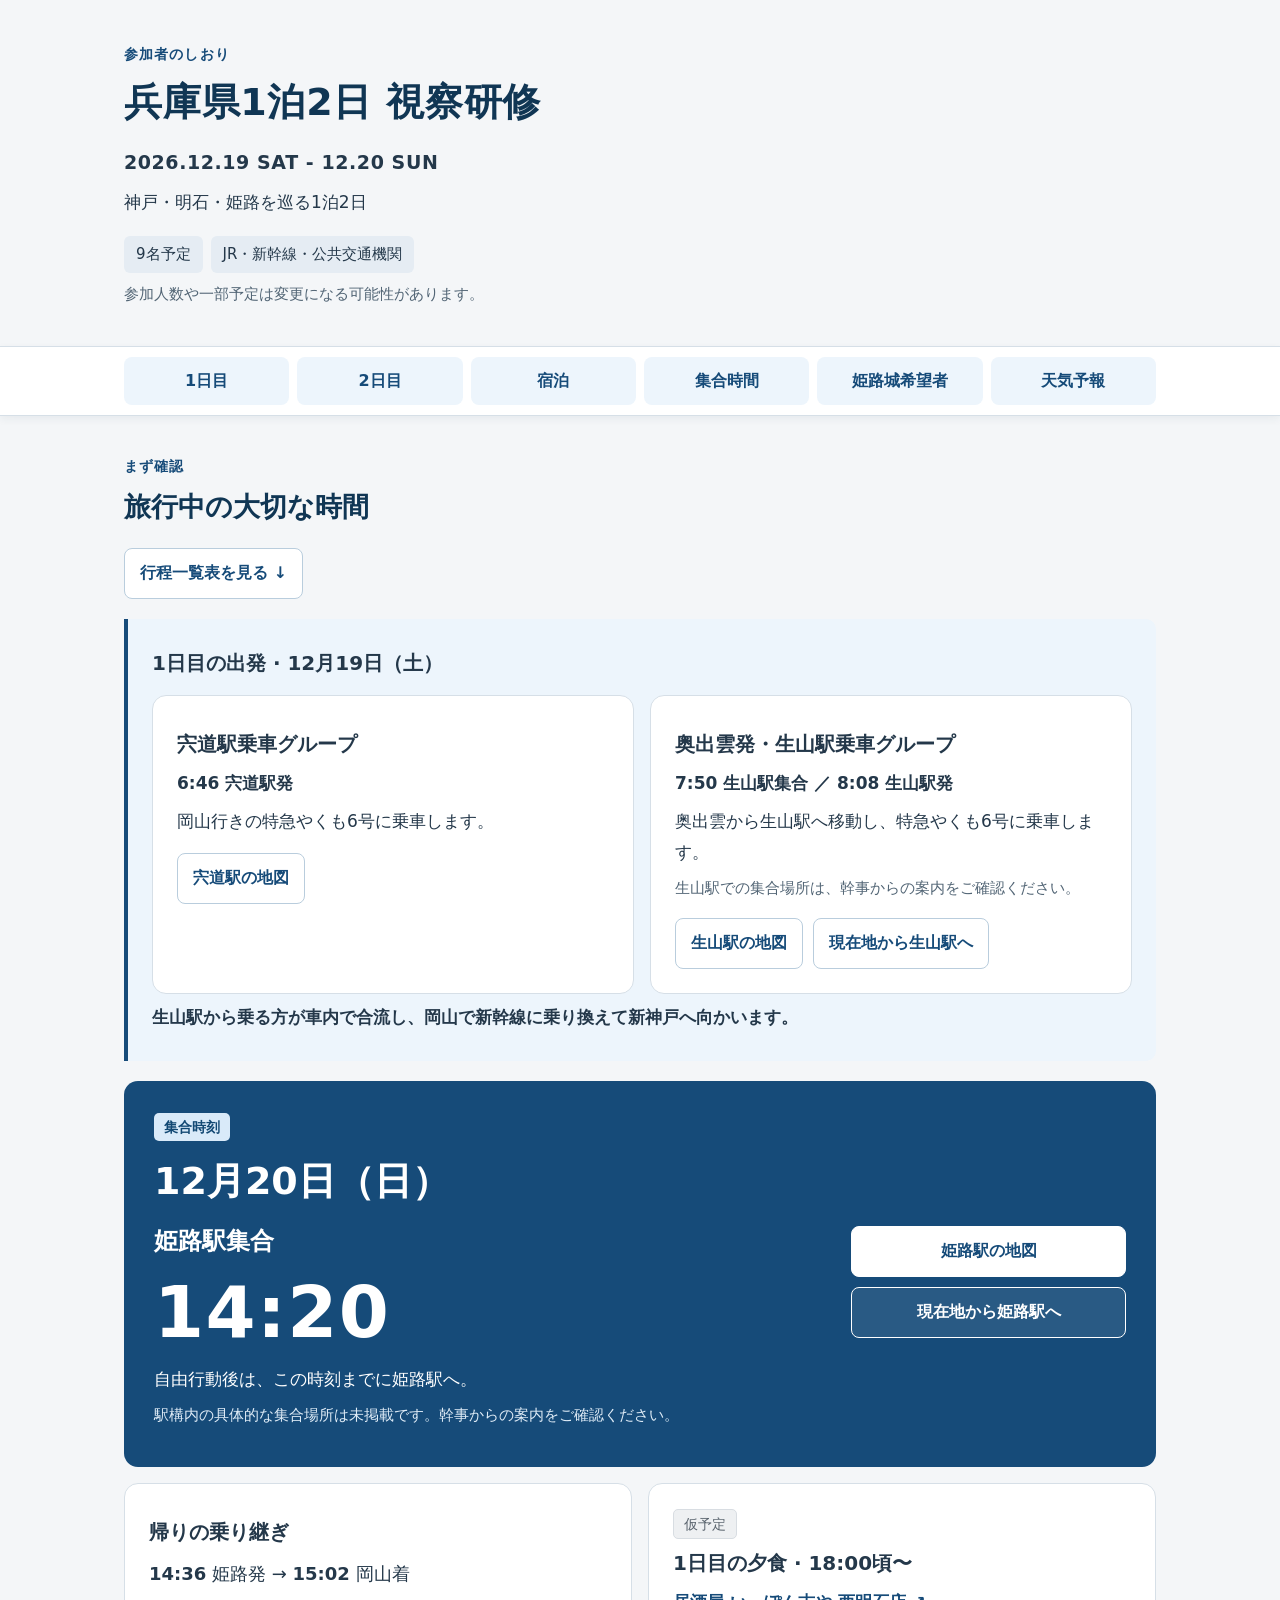
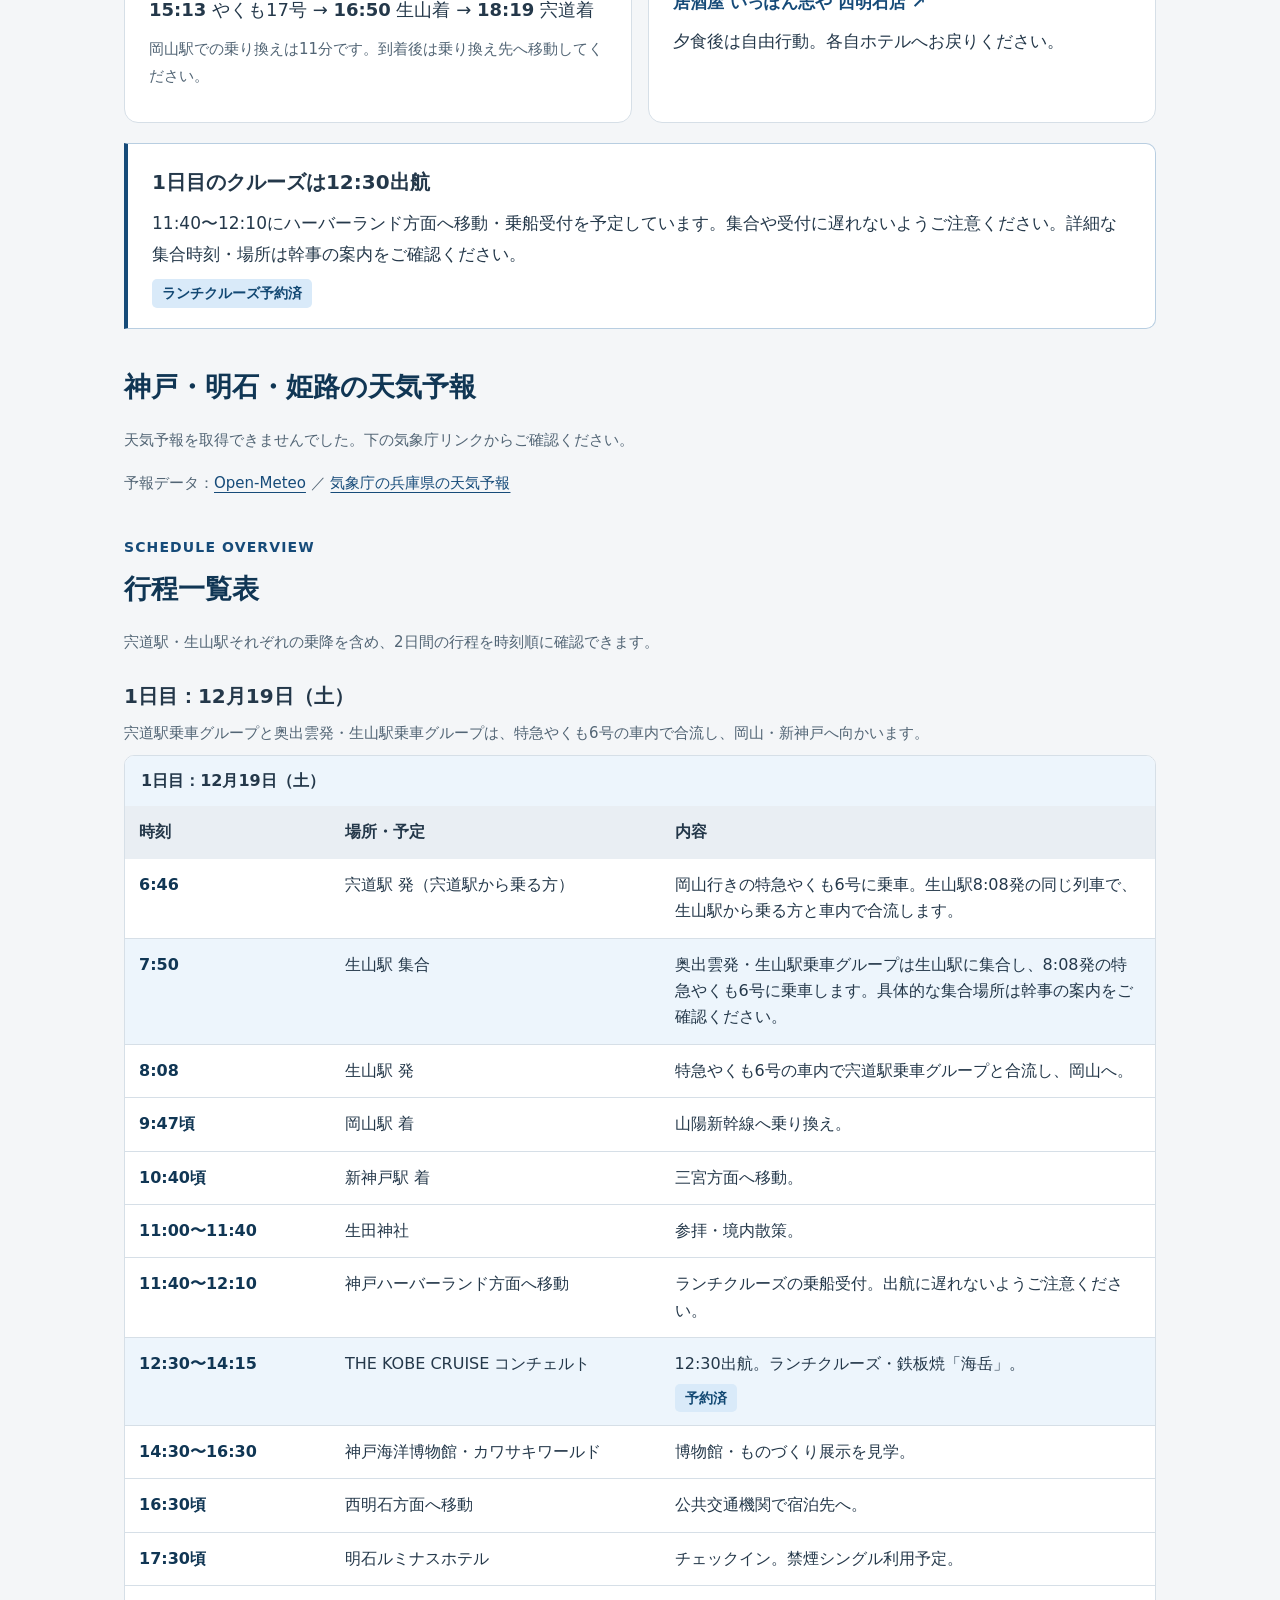
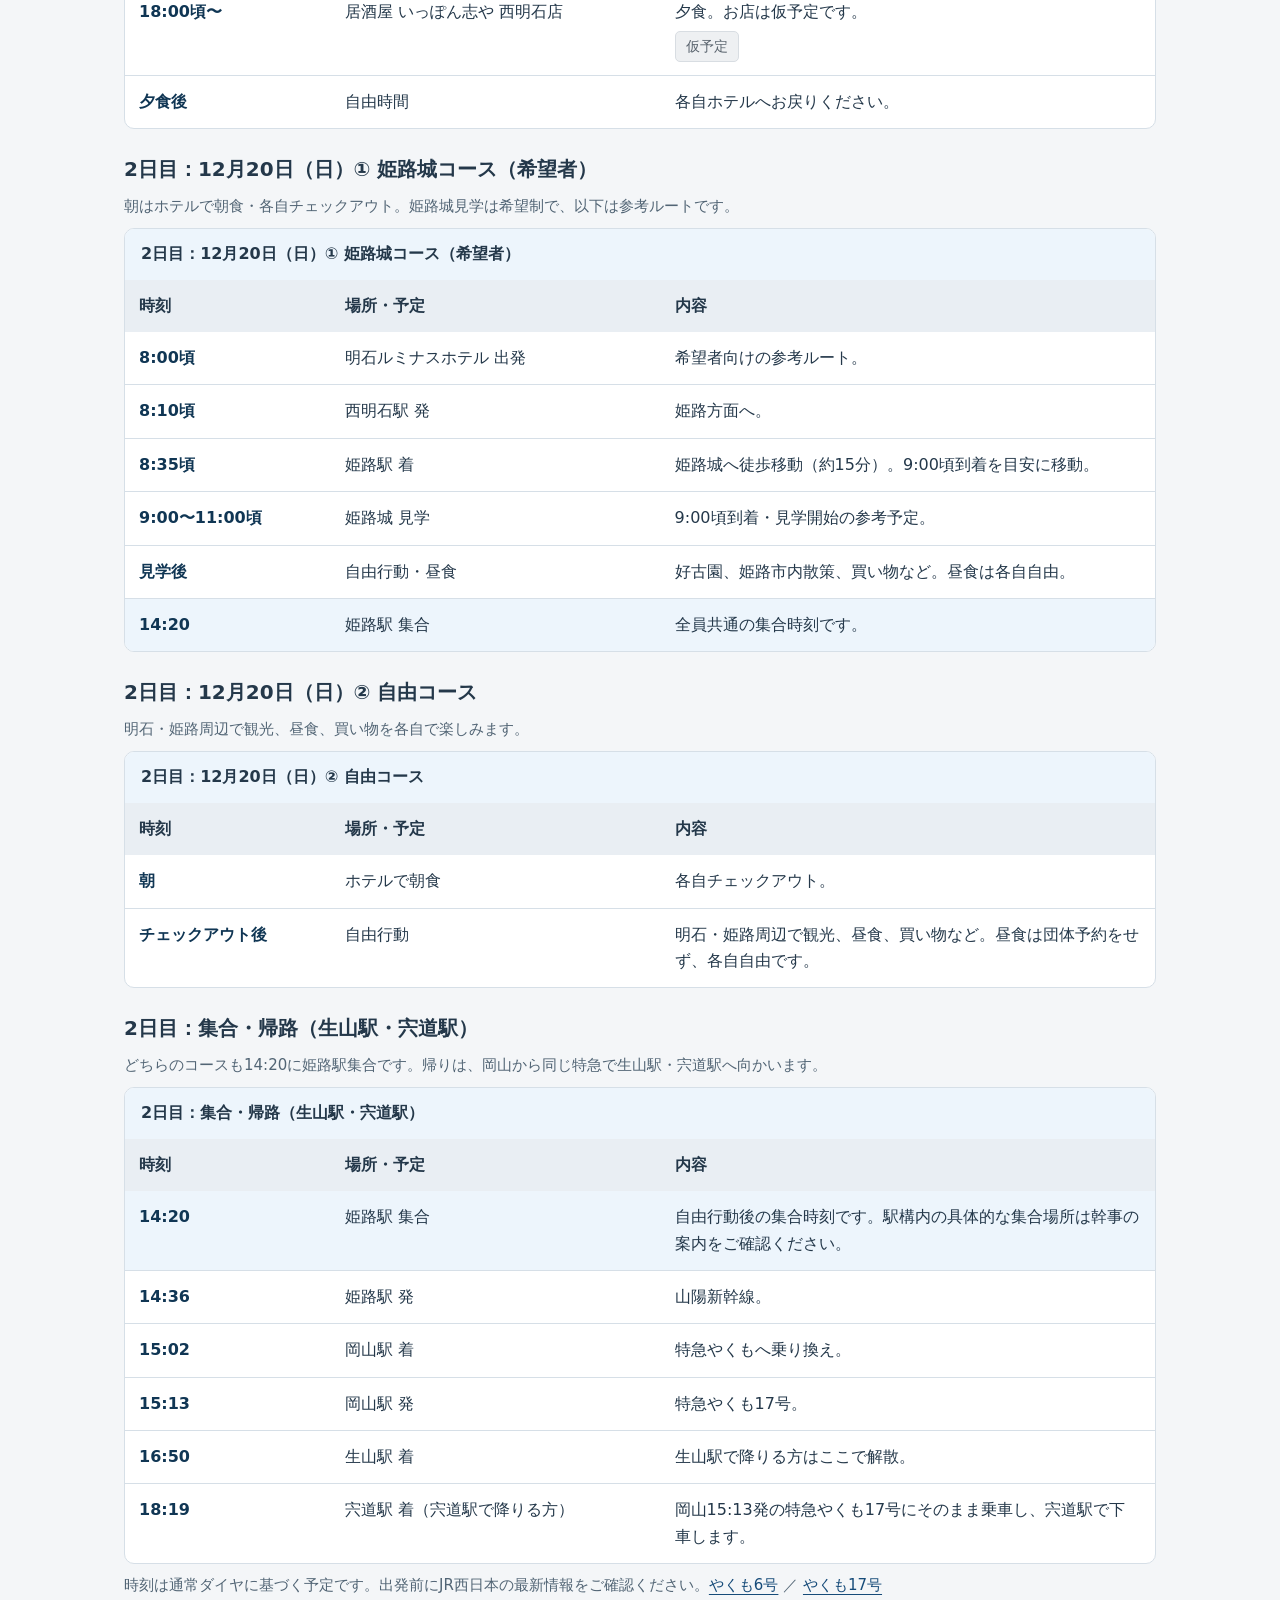
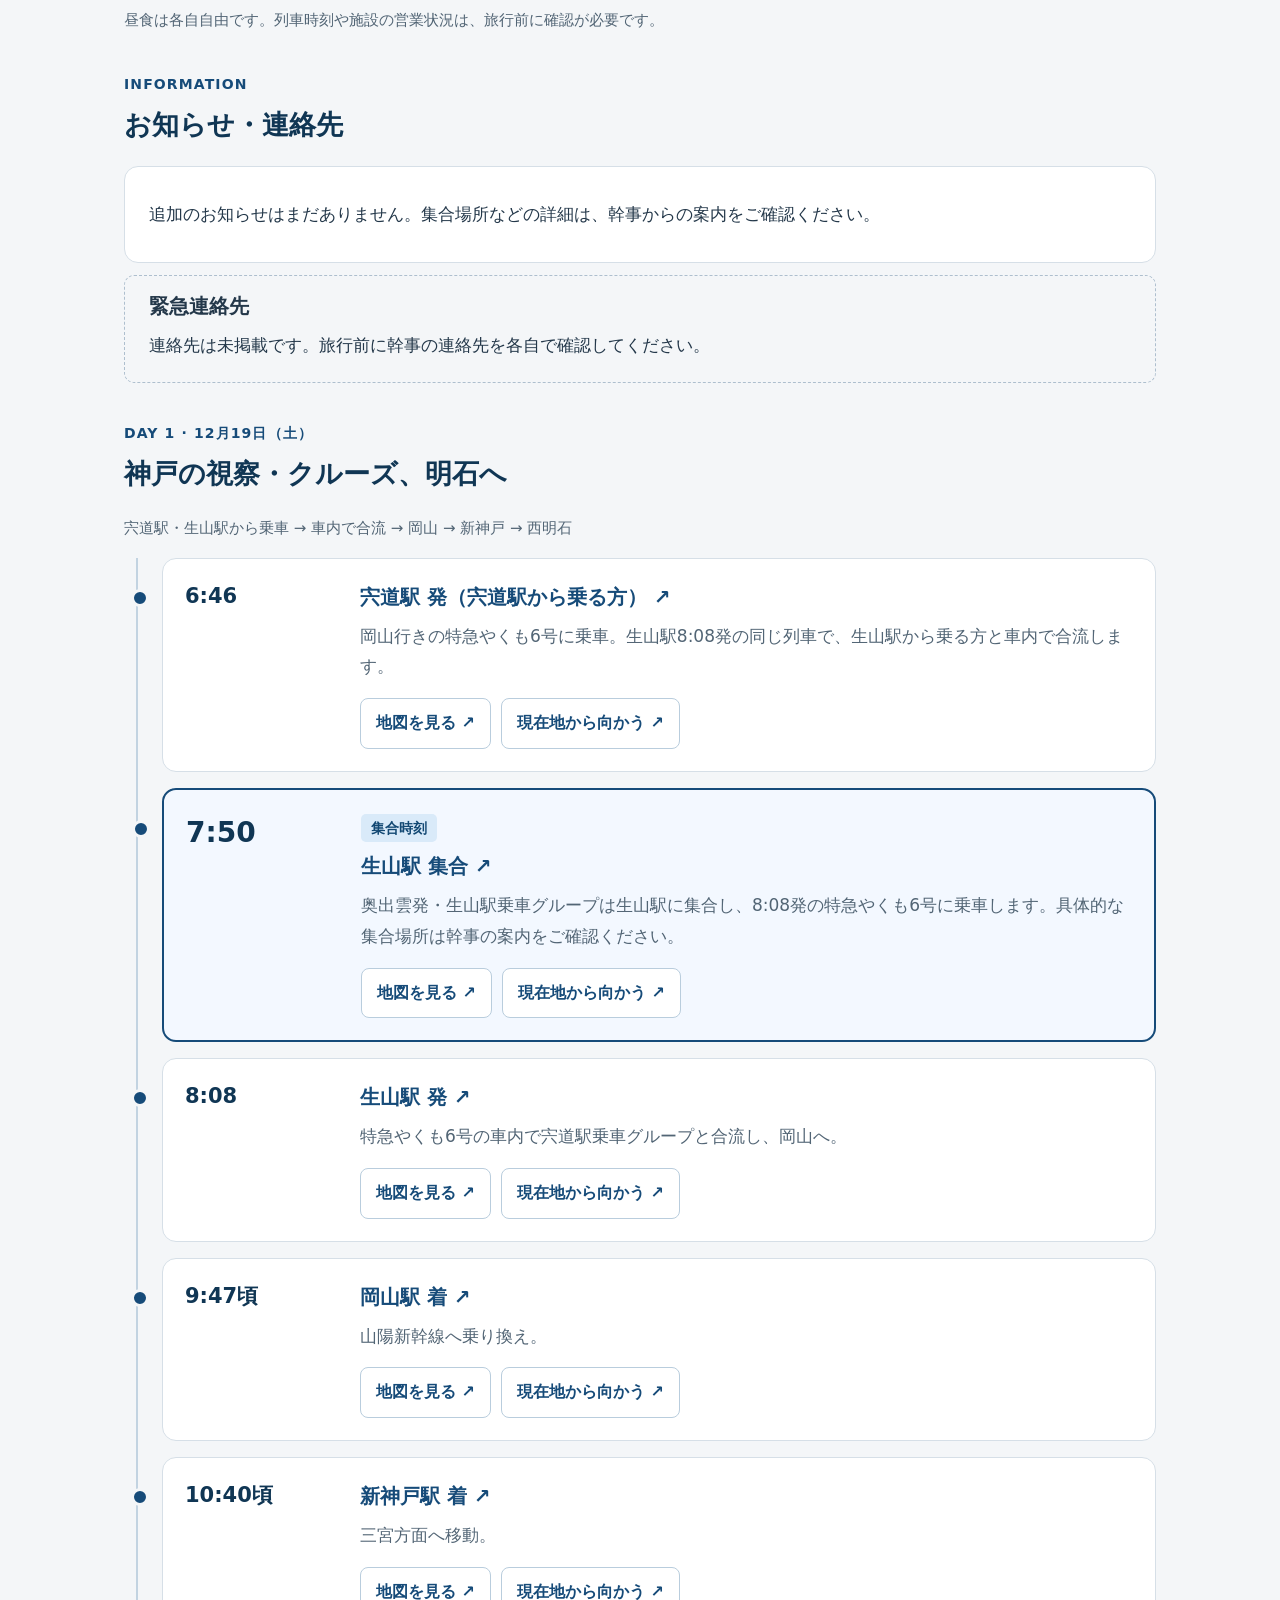
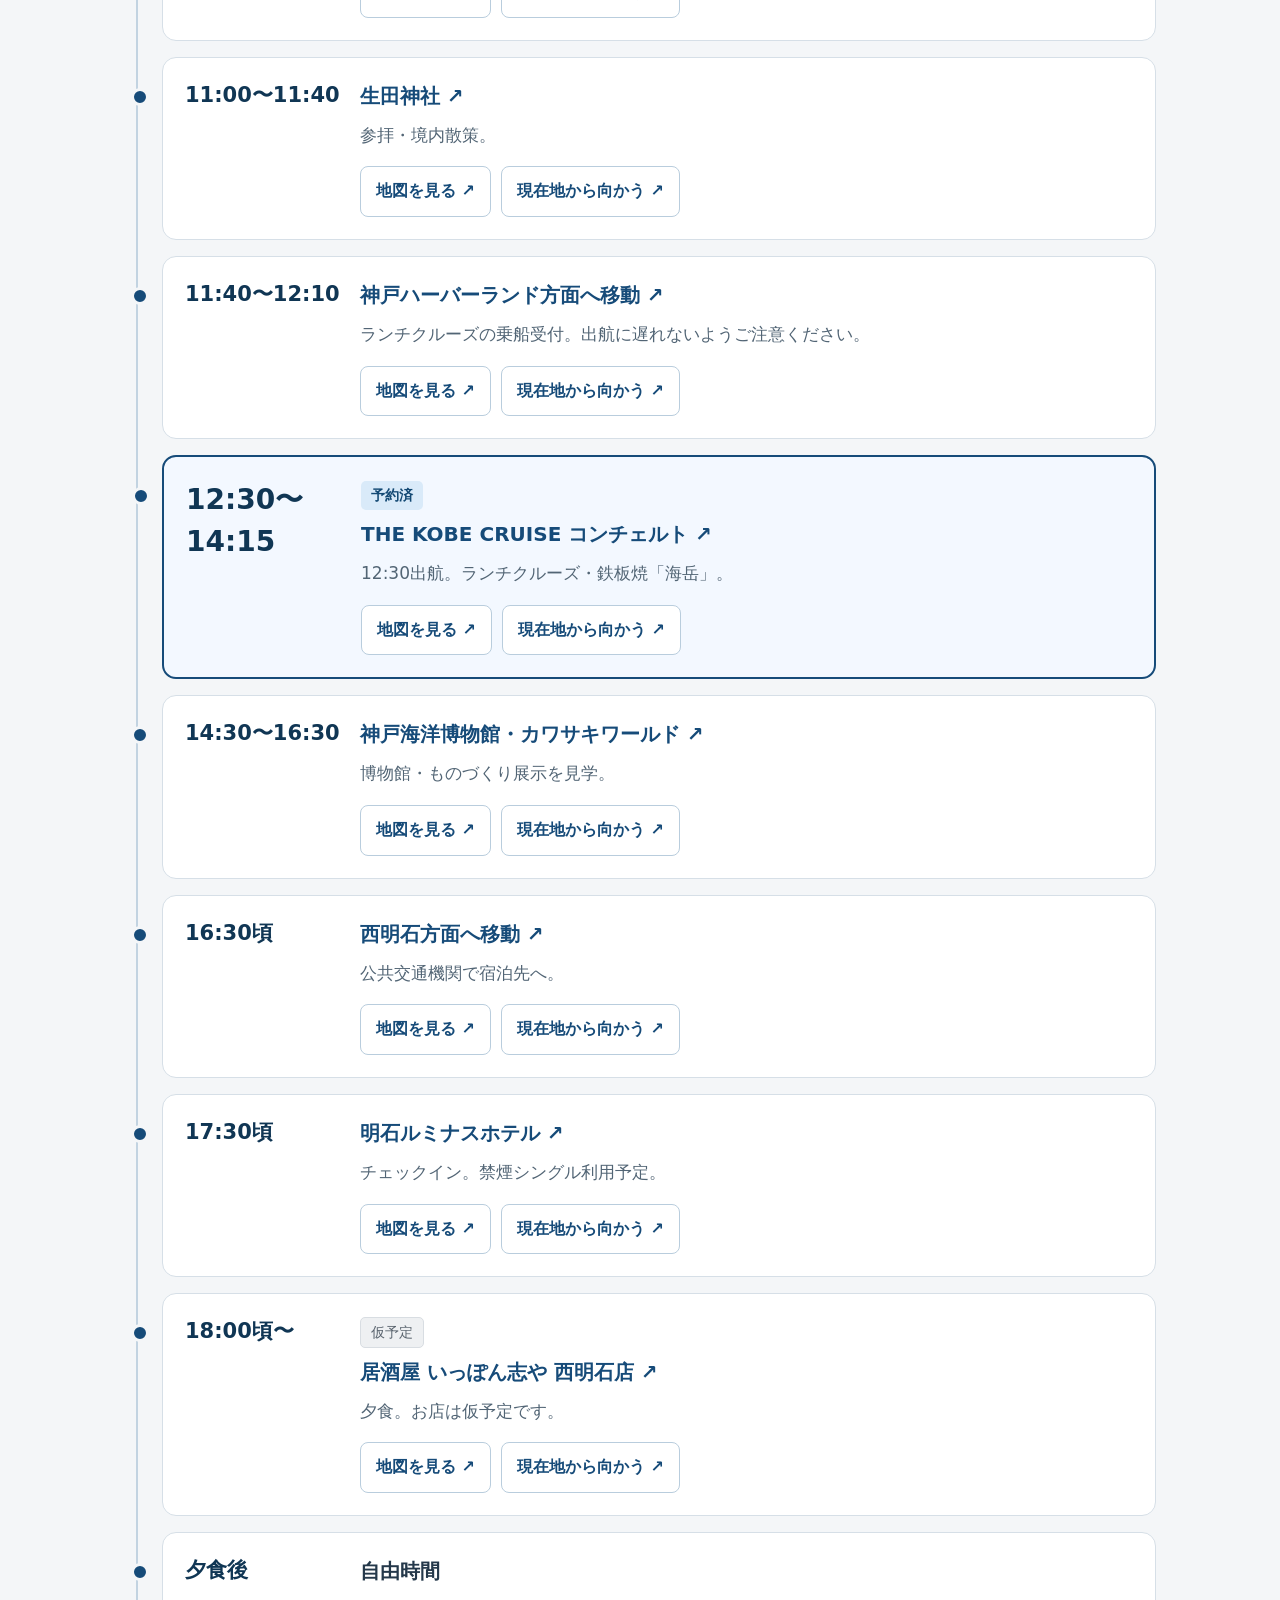
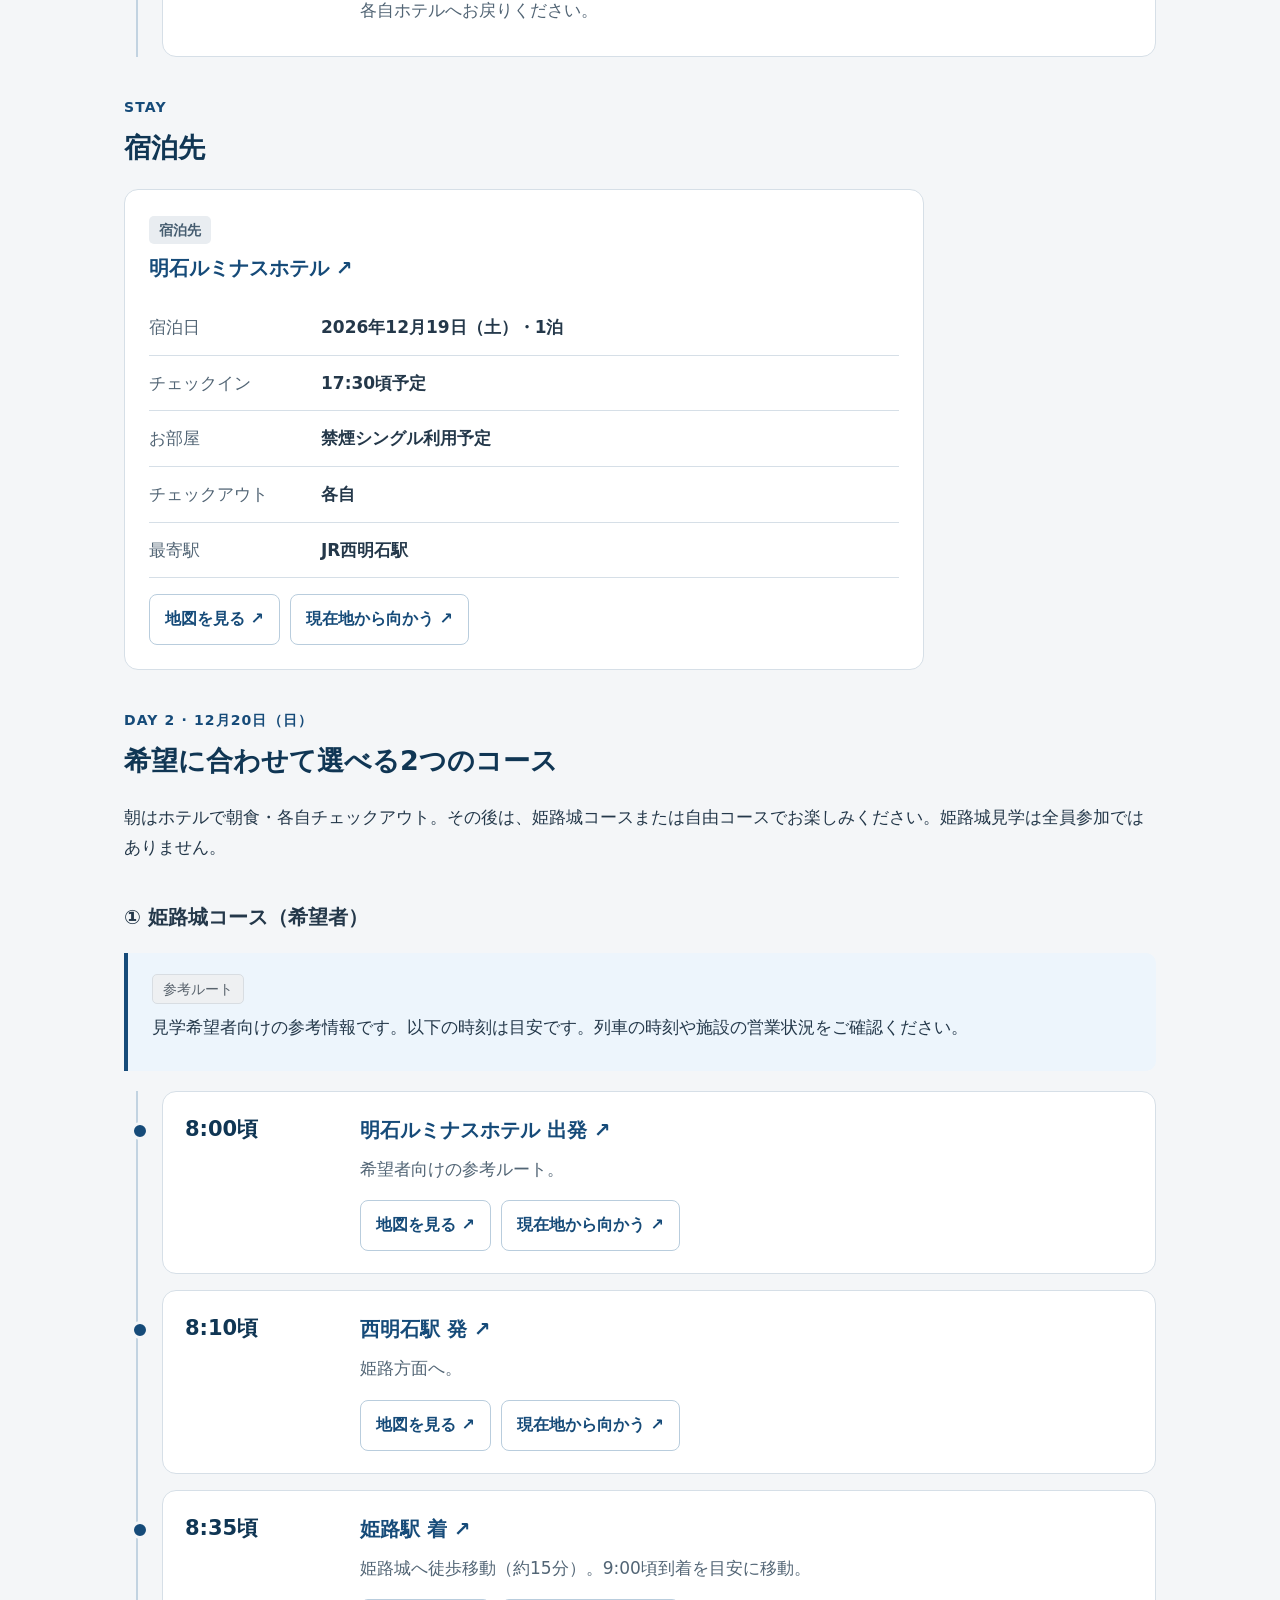
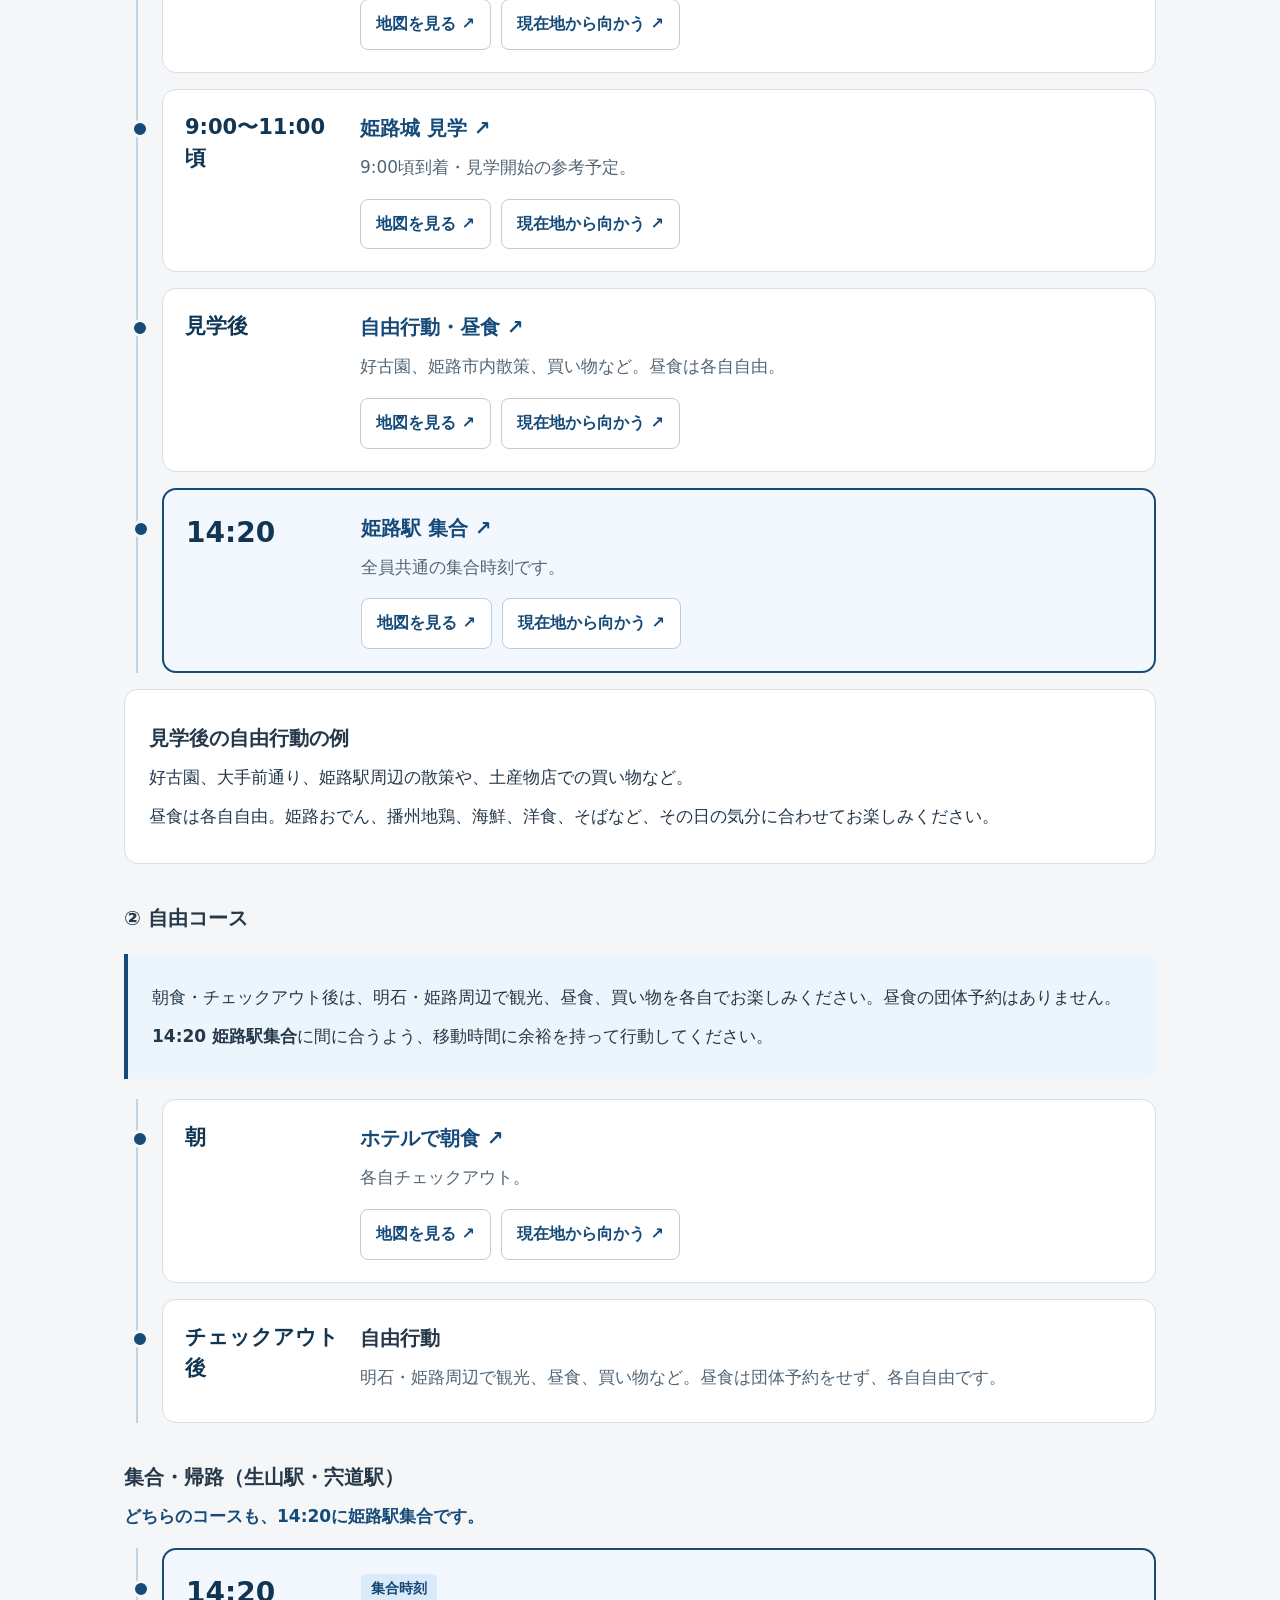
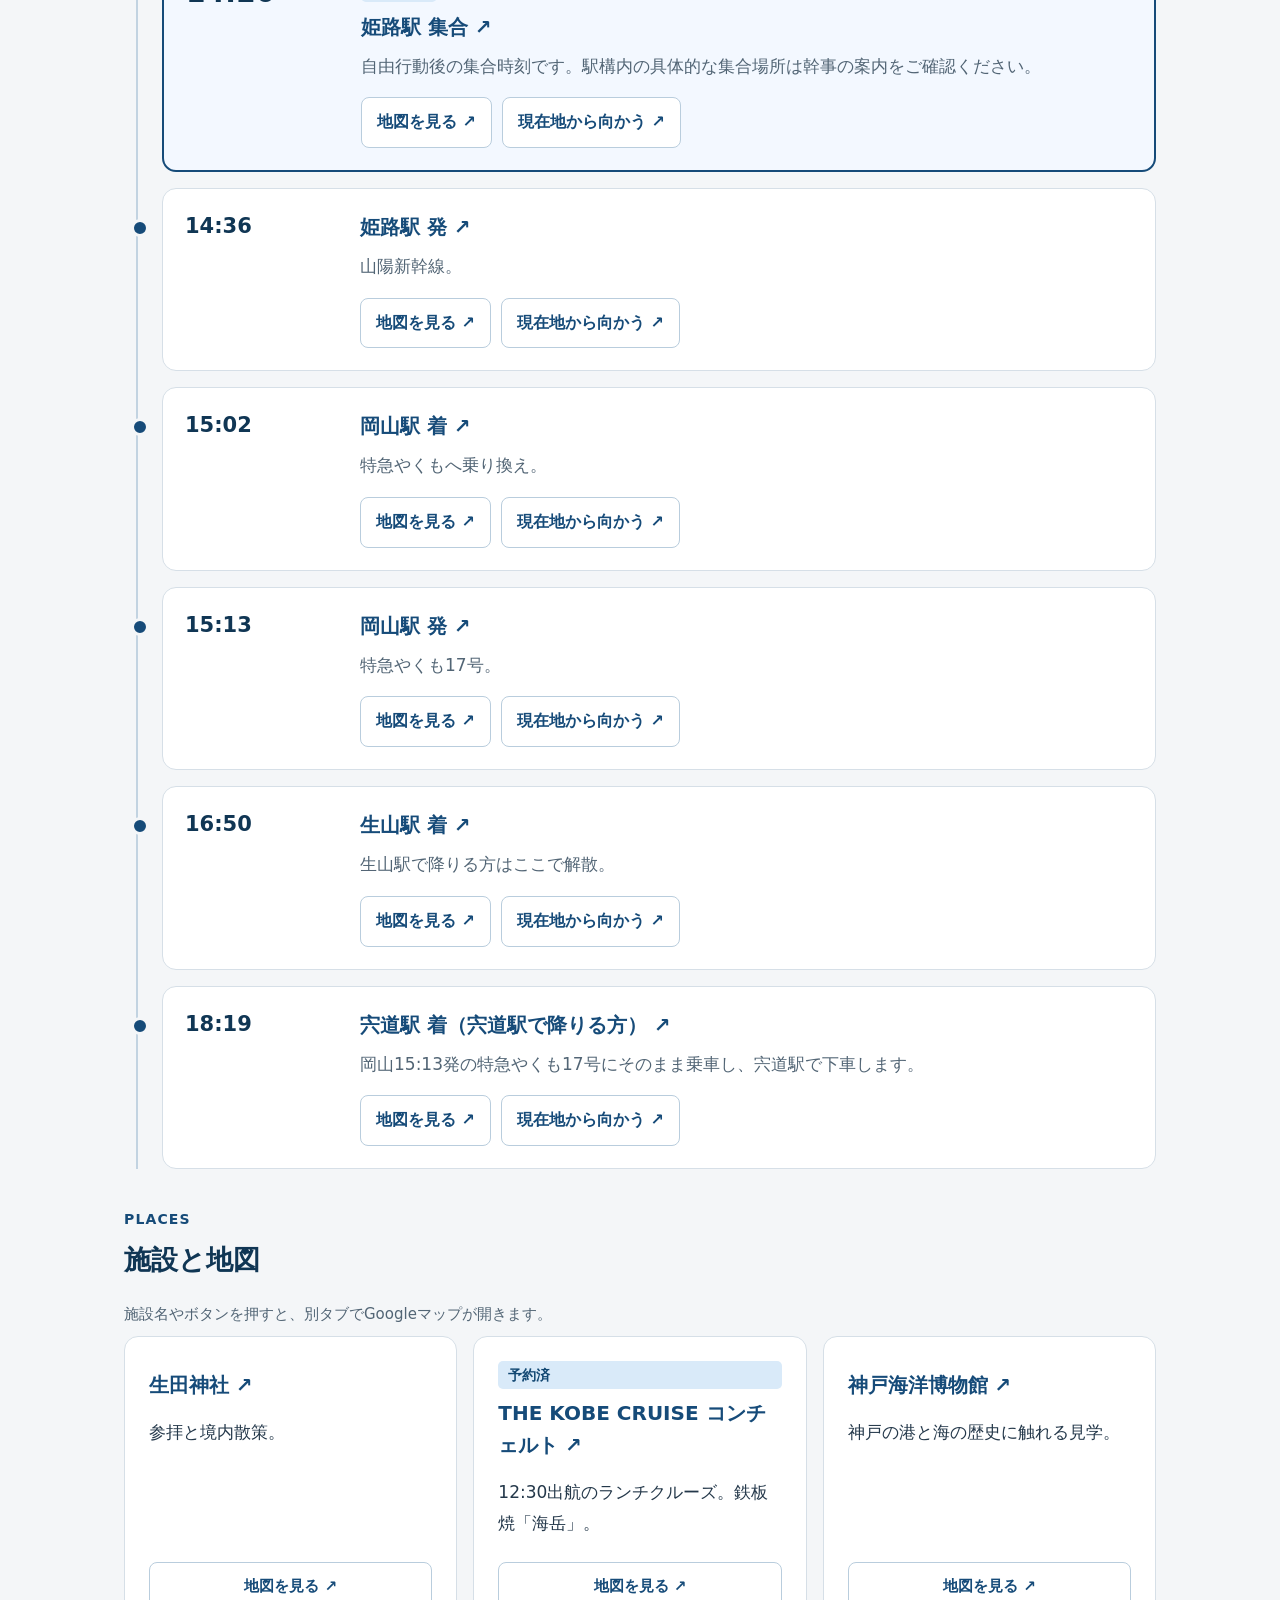
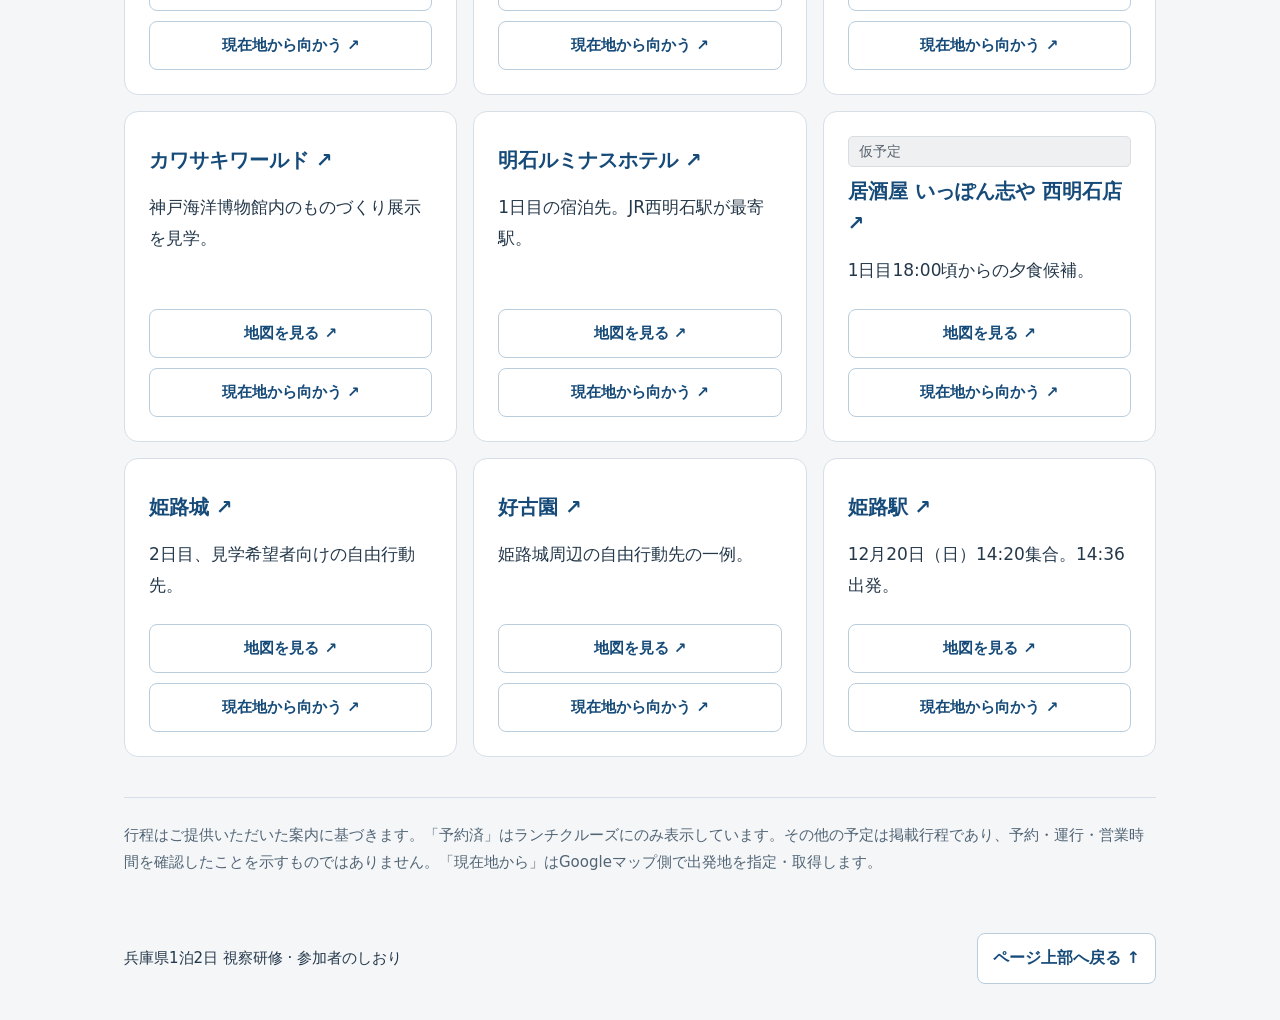
==== commit 78ee12ef: "Publish separate departure groups" ====
--- a/index.html
+++ b/index.html
@@ -11,7 +11,14 @@
 <main class="wrap">
 <noscript><p class="notice">行程の表示にはJavaScriptが必要です。2日目は12月20日14:20に姫路駅集合、14:36発です。宿泊は明石ルミナスホテルです。</p></noscript>
 <section class="section" aria-labelledby="important-title"><p class="eyebrow">まず確認</p><h2 id="important-title">旅行中の大切な時間</h2><p><a class="button secondary" href="#overview">行程一覧表を見る ↓</a></p>
-<div id="meeting" class="meeting important"><div><span class="label confirmed">1日目の集合</span><p class="meeting-date">12月19日（土）</p><h3>生山駅集合</h3><p class="big-time">7:50</p><p><strong>8:08出発</strong>の特急やくも6号で岡山へ向かいます。</p><p>宍道駅から乗る方は <strong>6:46発</strong>の同じ列車に乗り、車内で合流します。</p><p class="small">駅での具体的な集合場所は、幹事からの案内をご確認ください。</p></div><div class="actions"><a class="button" href="https://www.google.com/maps/search/?api=1&query=生山駅" target="_blank" rel="noopener noreferrer">生山駅の地図</a><a class="button secondary" href="https://www.google.com/maps/dir/?api=1&destination=生山駅&travelmode=transit" target="_blank" rel="noopener noreferrer">現在地から生山駅へ</a></div></div>
+<section class="notice" id="meeting" aria-labelledby="departure-title">
+<h3 id="departure-title">1日目の出発 · 12月19日（土）</h3>
+<div class="important-grid">
+<article class="card"><h3>宍道駅乗車グループ</h3><p><strong>6:46 宍道駅発</strong></p><p>岡山行きの特急やくも6号に乗車します。</p><div class="actions"><a class="button secondary" href="https://www.google.com/maps/search/?api=1&amp;query=宍道駅" target="_blank" rel="noopener noreferrer">宍道駅の地図</a></div></article>
+<article class="card"><h3>奥出雲発・生山駅乗車グループ</h3><p><strong>7:50 生山駅集合 ／ 8:08 生山駅発</strong></p><p>奥出雲から生山駅へ移動し、特急やくも6号に乗車します。</p><p class="small">生山駅での集合場所は、幹事からの案内をご確認ください。</p><div class="actions"><a class="button secondary" href="https://www.google.com/maps/search/?api=1&amp;query=生山駅" target="_blank" rel="noopener noreferrer">生山駅の地図</a><a class="button secondary" href="https://www.google.com/maps/dir/?api=1&amp;destination=生山駅&amp;travelmode=transit" target="_blank" rel="noopener noreferrer">現在地から生山駅へ</a></div></article>
+</div>
+<p><strong>生山駅から乗る方が車内で合流し、岡山で新幹線に乗り換えて新神戸へ向かいます。</strong></p>
+</section>
 <div id="return-meeting" class="meeting important"><div><span class="label confirmed">集合時刻</span><p class="meeting-date">12月20日（日）</p><h3>姫路駅集合</h3><p class="big-time">14:20</p><p>自由行動後は、この時刻までに姫路駅へ。</p><p class="small">駅構内の具体的な集合場所は未掲載です。幹事からの案内をご確認ください。</p></div><div class="actions"><a class="button" href="https://www.google.com/maps/search/?api=1&query=姫路駅" target="_blank" rel="noopener noreferrer">姫路駅の地図</a><a class="button secondary" href="https://www.google.com/maps/dir/?api=1&destination=姫路駅&travelmode=transit" target="_blank" rel="noopener noreferrer">現在地から姫路駅へ</a></div></div>
 <div class="important-grid"><article class="card"><h3>帰りの乗り継ぎ</h3><p class="return-route"><strong>14:36</strong> 姫路発 → <strong>15:02</strong> 岡山着<br><strong>15:13</strong> やくも17号 → <strong>16:50</strong> 生山着 → <strong>18:19</strong> 宍道着</p><p class="small">岡山駅での乗り換えは11分です。到着後は乗り換え先へ移動してください。</p></article><article class="card"><span class="label tentative">仮予定</span><h3>1日目の夕食 · 18:00頃〜</h3><p><a class="place-link" data-place="dinner">居酒屋 いっぽん志や 西明石店 ↗</a></p><p>夕食後は自由行動。各自ホテルへお戻りください。</p></article></div>
 <div class="notice cruise"><strong>1日目のクルーズは12:30出航</strong><p>11:40〜12:10にハーバーランド方面へ移動・乗船受付を予定しています。集合や受付に遅れないようご注意ください。詳細な集合時刻・場所は幹事の案内をご確認ください。</p><span class="label confirmed">ランチクルーズ予約済</span></div>
@@ -25,7 +32,7 @@
 </section>
 <section class="section" id="overview"><p class="eyebrow">SCHEDULE OVERVIEW</p><h2 id="shinji">行程一覧表</h2><p class="section-note">宍道駅・生山駅それぞれの乗降を含め、2日間の行程を時刻順に確認できます。</p><div id="schedule-tables"></div><p class="small">時刻は通常ダイヤに基づく予定です。出発前にJR西日本の最新情報をご確認ください。<a href="https://timetable.jr-odekake.net/train-timetable/76291?date=20261005">やくも6号</a> ／ <a href="https://timetable.jr-odekake.net/train-timetable/279011?date=20261031">やくも17号</a></p><p class="small">昼食は各自自由です。列車時刻や施設の営業状況は、旅行前に確認が必要です。</p></section>
 <section class="section" id="news"><p class="eyebrow">INFORMATION</p><h2>お知らせ・連絡先</h2><div id="announcements" class="card"></div><div id="contacts" class="contact-box"></div></section>
-<section class="section" id="day1"><p class="eyebrow">DAY 1 · 12月19日（土）</p><h2>神戸の視察・クルーズ、明石へ</h2><p class="section-note">宍道 → 生山 → 岡山 → 神戸 → 西明石</p><div class="timeline" id="timeline1"></div></section>
+<section class="section" id="day1"><p class="eyebrow">DAY 1 · 12月19日（土）</p><h2>神戸の視察・クルーズ、明石へ</h2><p class="section-note">宍道駅・生山駅から乗車 → 車内で合流 → 岡山 → 新神戸 → 西明石</p><div class="timeline" id="timeline1"></div></section>
 <section class="section" id="hotel"><p class="eyebrow">STAY</p><h2>宿泊先</h2><article class="card hotel-card"><span class="label neutral">宿泊先</span><h3><a class="place-link" data-place="hotel">明石ルミナスホテル ↗</a></h3><dl><div><dt>宿泊日</dt><dd>2026年12月19日（土）・1泊</dd></div><div><dt>チェックイン</dt><dd>17:30頃予定</dd></div><div><dt>お部屋</dt><dd>禁煙シングル利用予定</dd></div><div><dt>チェックアウト</dt><dd>各自</dd></div><div><dt>最寄駅</dt><dd>JR西明石駅</dd></div></dl><div class="actions" data-actions="hotel"></div></article></section>
 <section class="section" id="day2"><p class="eyebrow">DAY 2 · 12月20日（日）</p><h2>希望に合わせて選べる2つのコース</h2><p>朝はホテルで朝食・各自チェックアウト。その後は、姫路城コースまたは自由コースでお楽しみください。姫路城見学は全員参加ではありません。</p>
 <section id="castle" class="section"><h3>① 姫路城コース（希望者）</h3><div class="notice"><span class="label tentative">参考ルート</span><p>見学希望者向けの参考情報です。以下の時刻は目安です。列車の時刻や施設の営業状況をご確認ください。</p></div><div class="timeline" id="castle-timeline"></div><article class="card"><h3>見学後の自由行動の例</h3><p>好古園、大手前通り、姫路駅周辺の散策や、土産物店での買い物など。</p><p>昼食は各自自由。姫路おでん、播州地鶏、海鮮、洋食、そばなど、その日の気分に合わせてお楽しみください。</p></article></section>
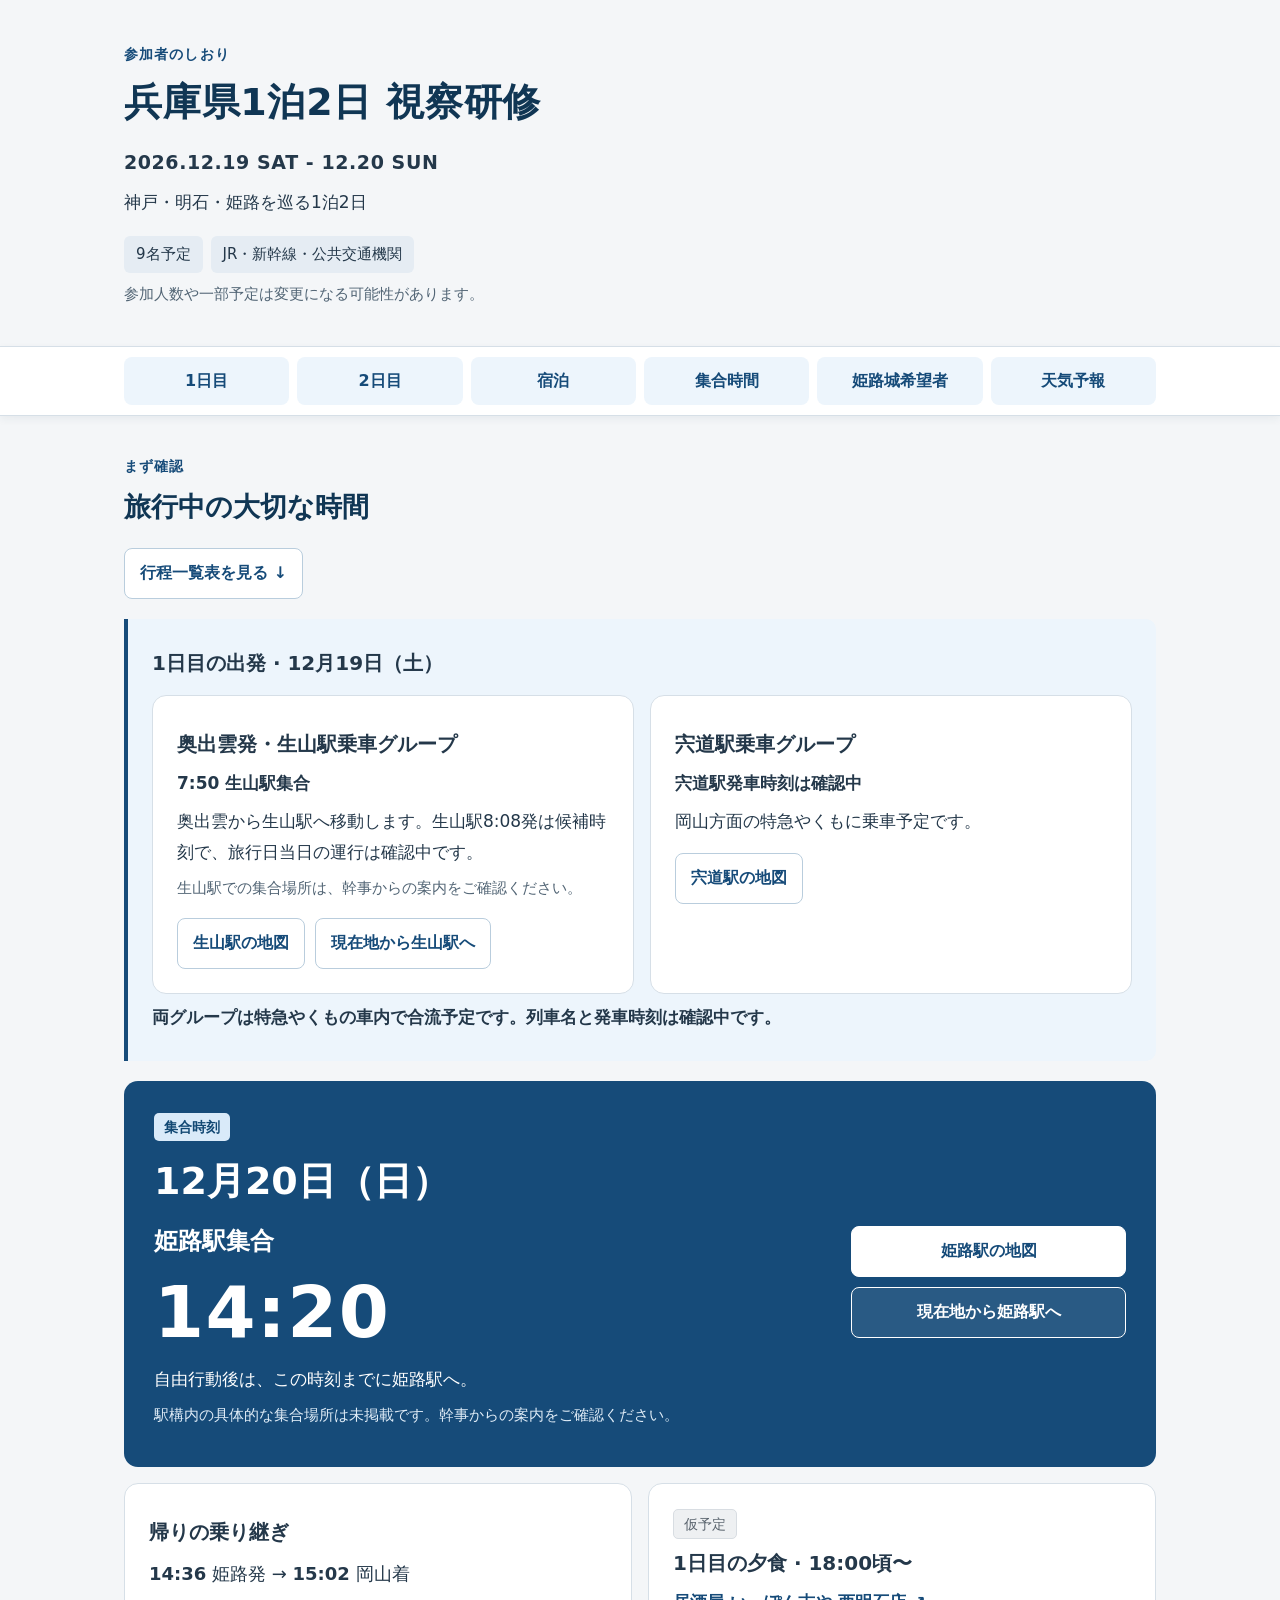
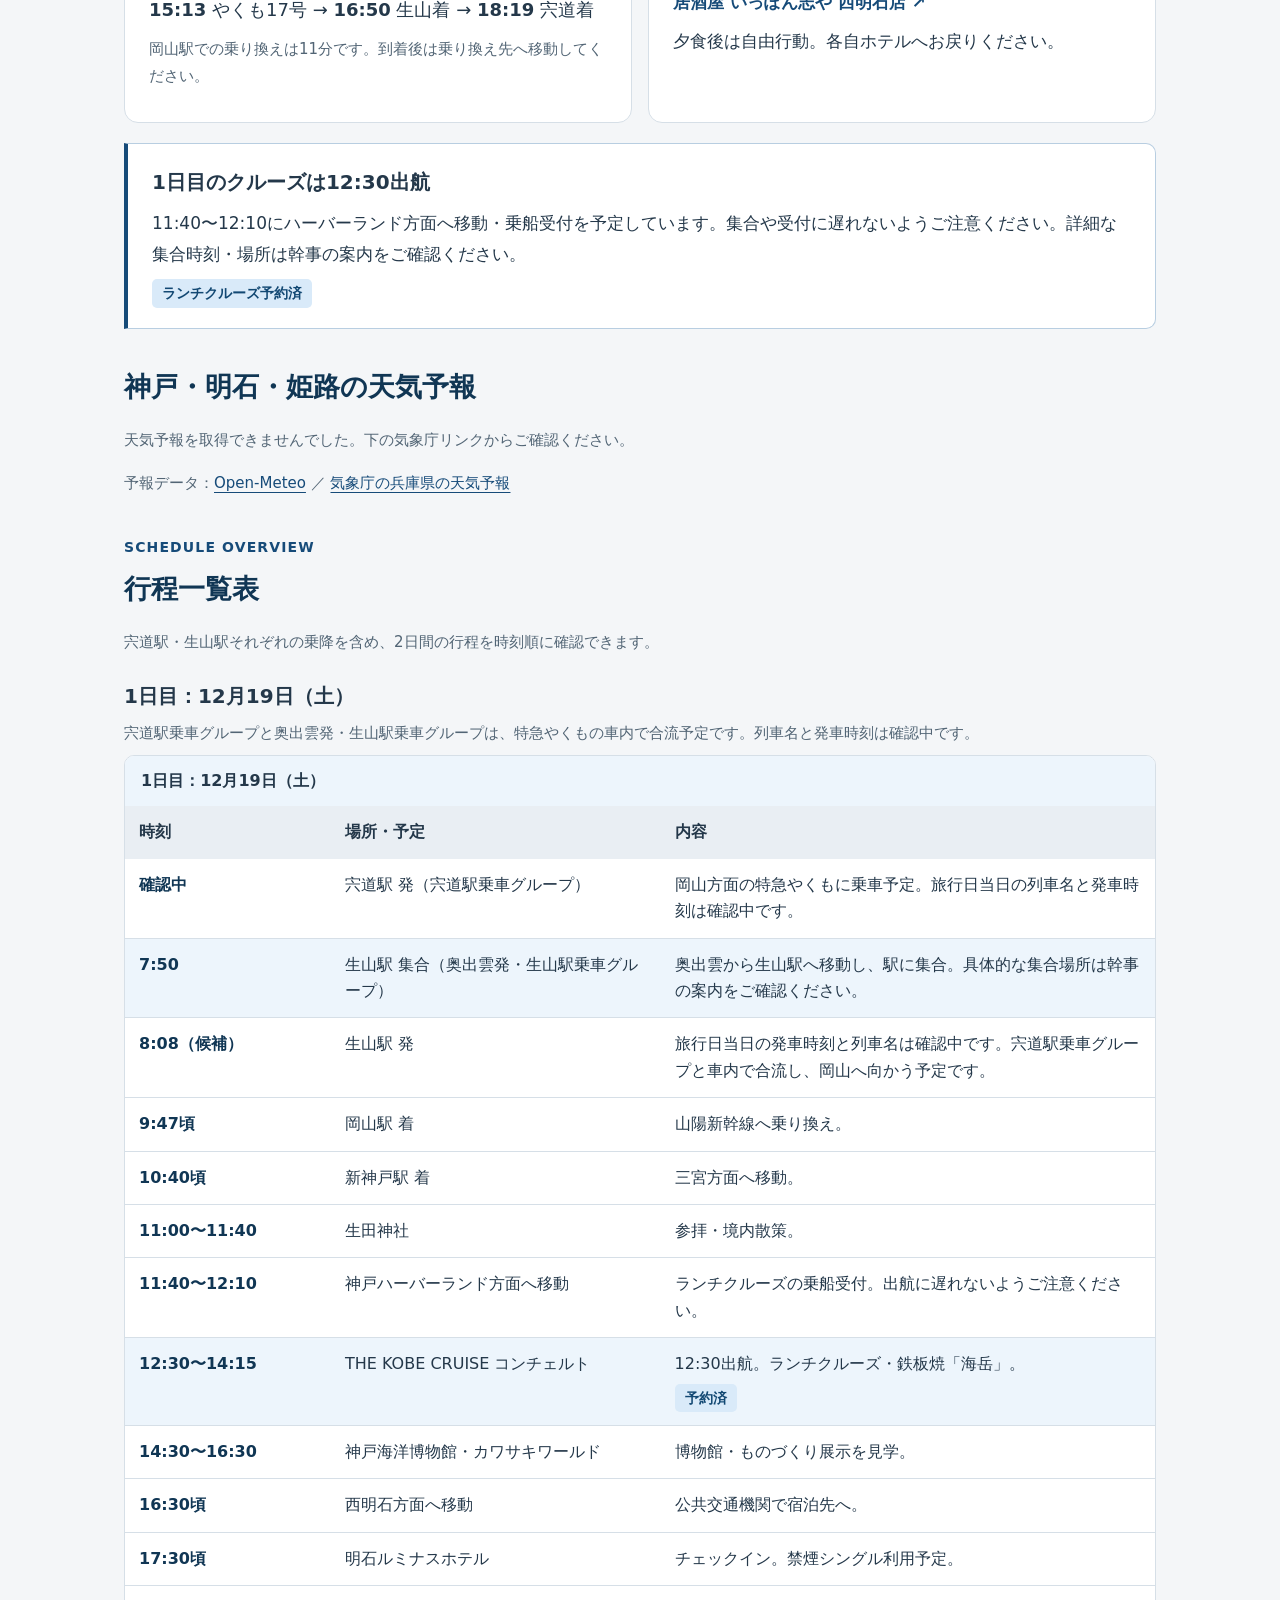
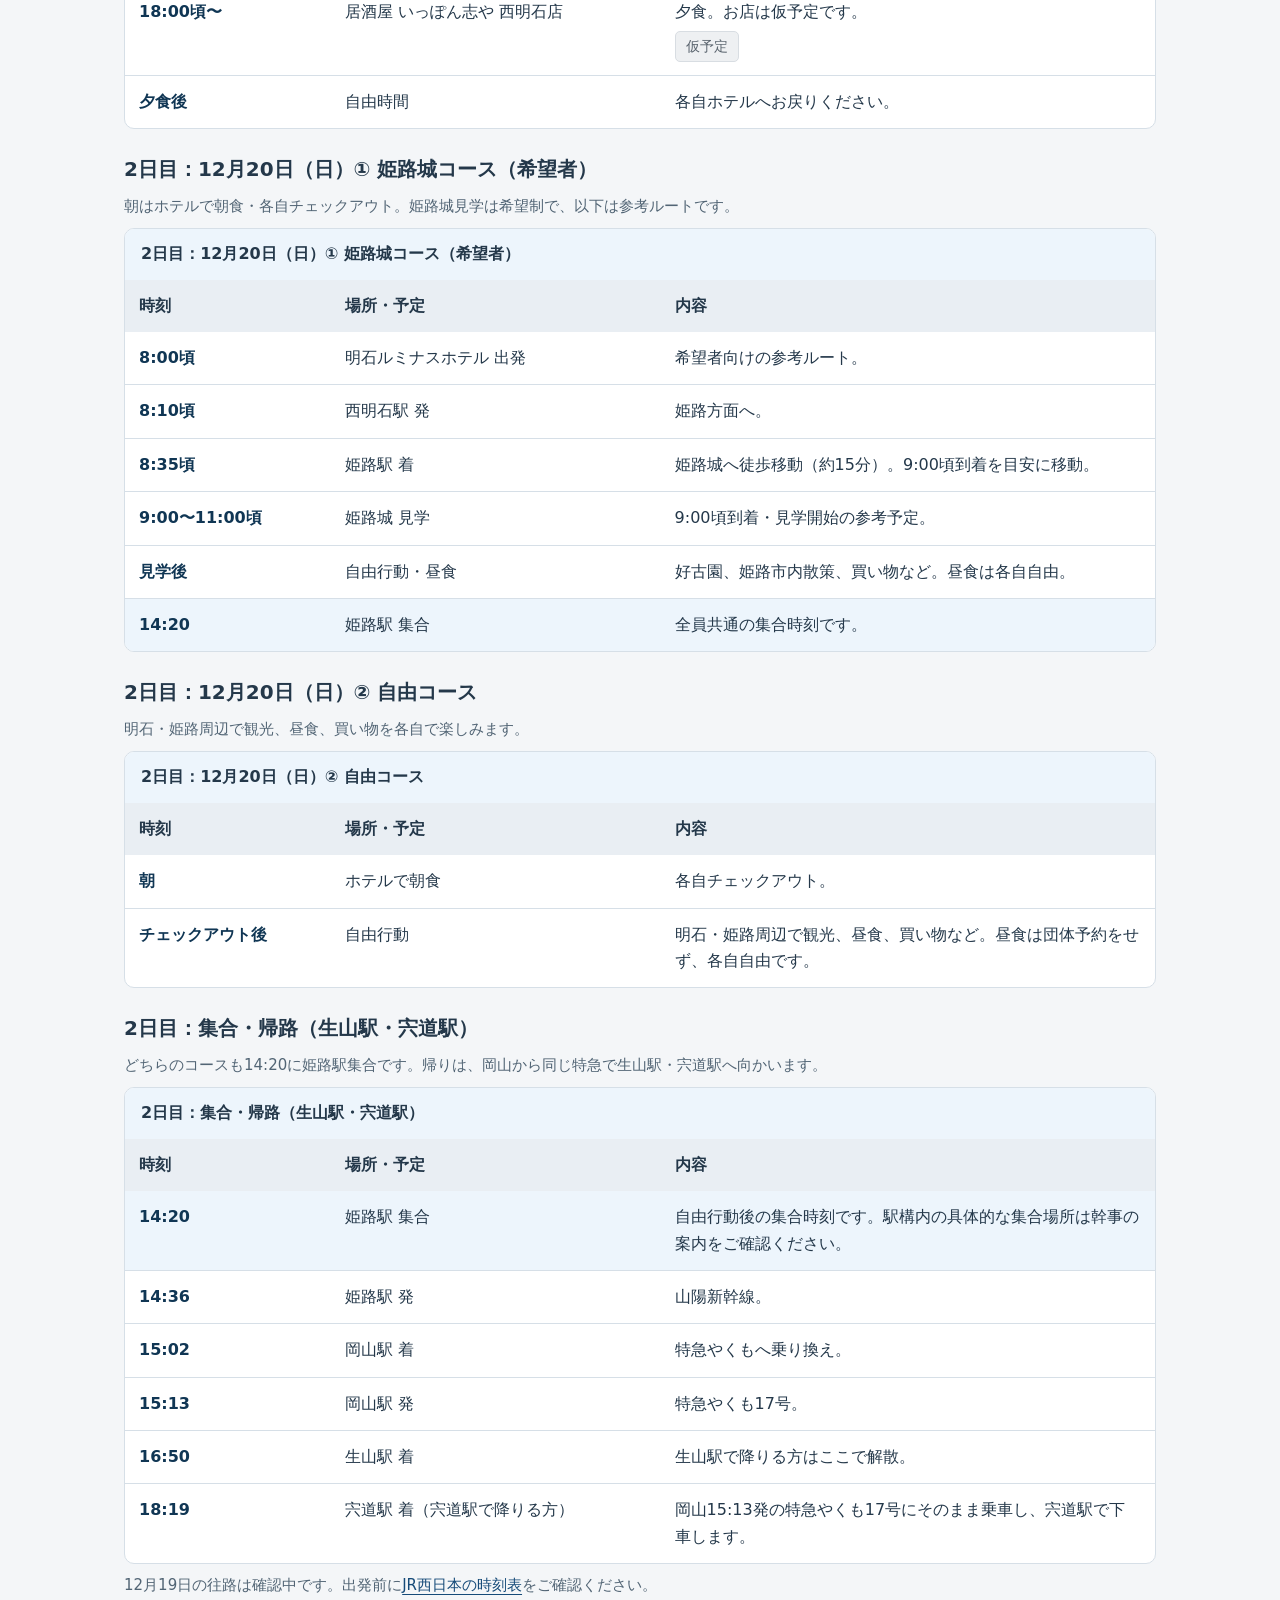
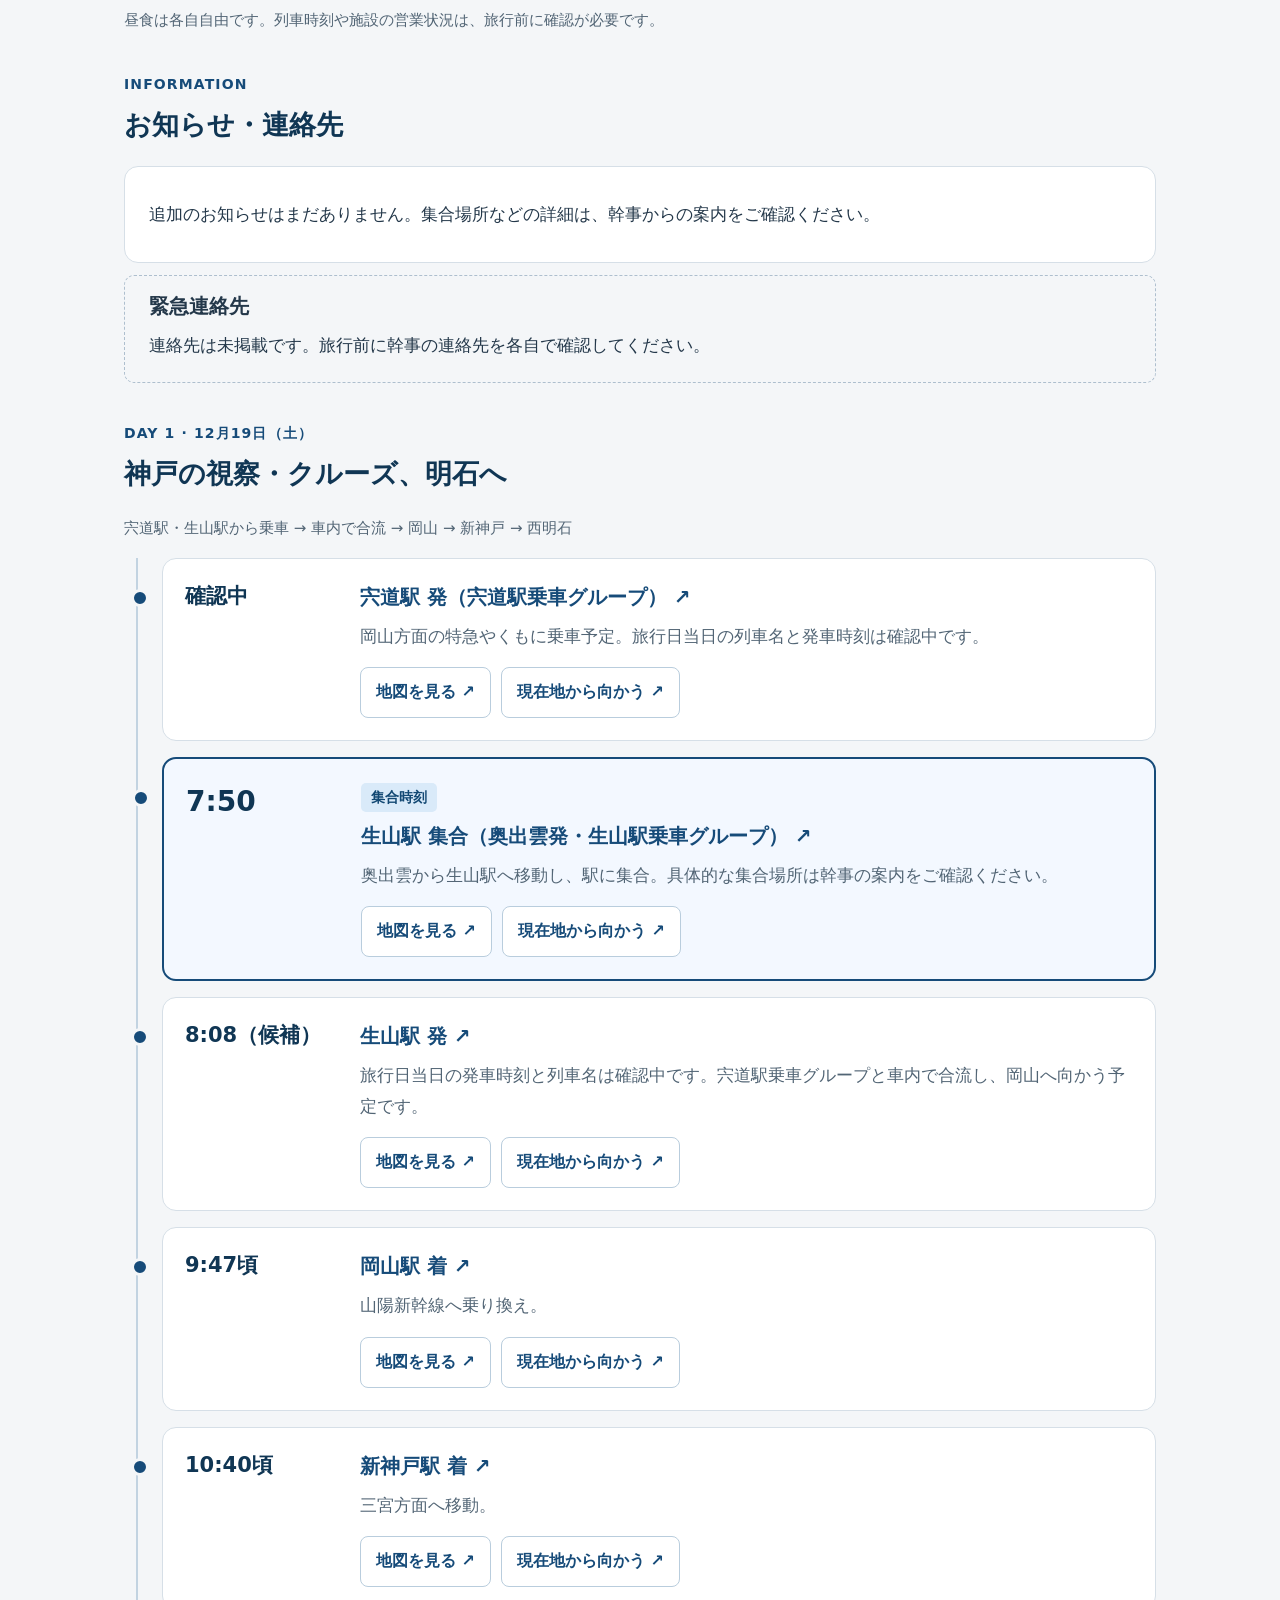
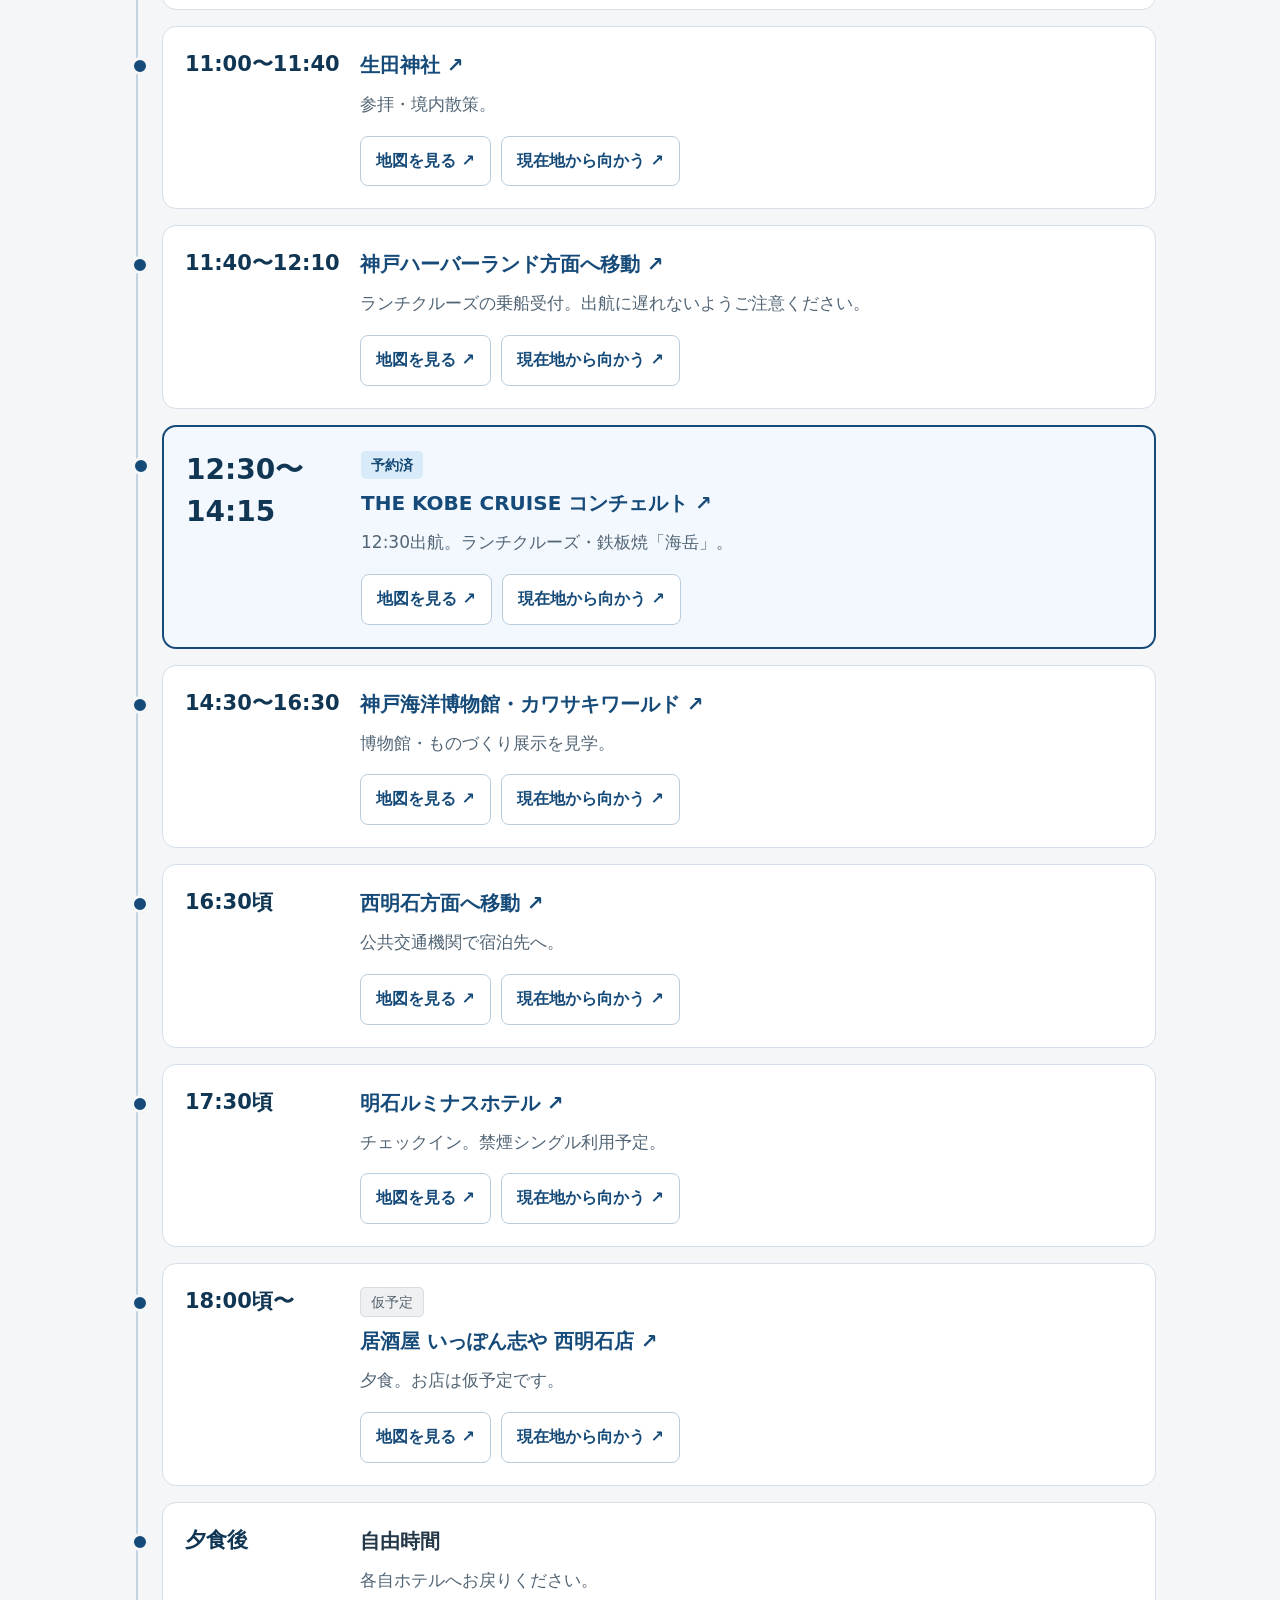
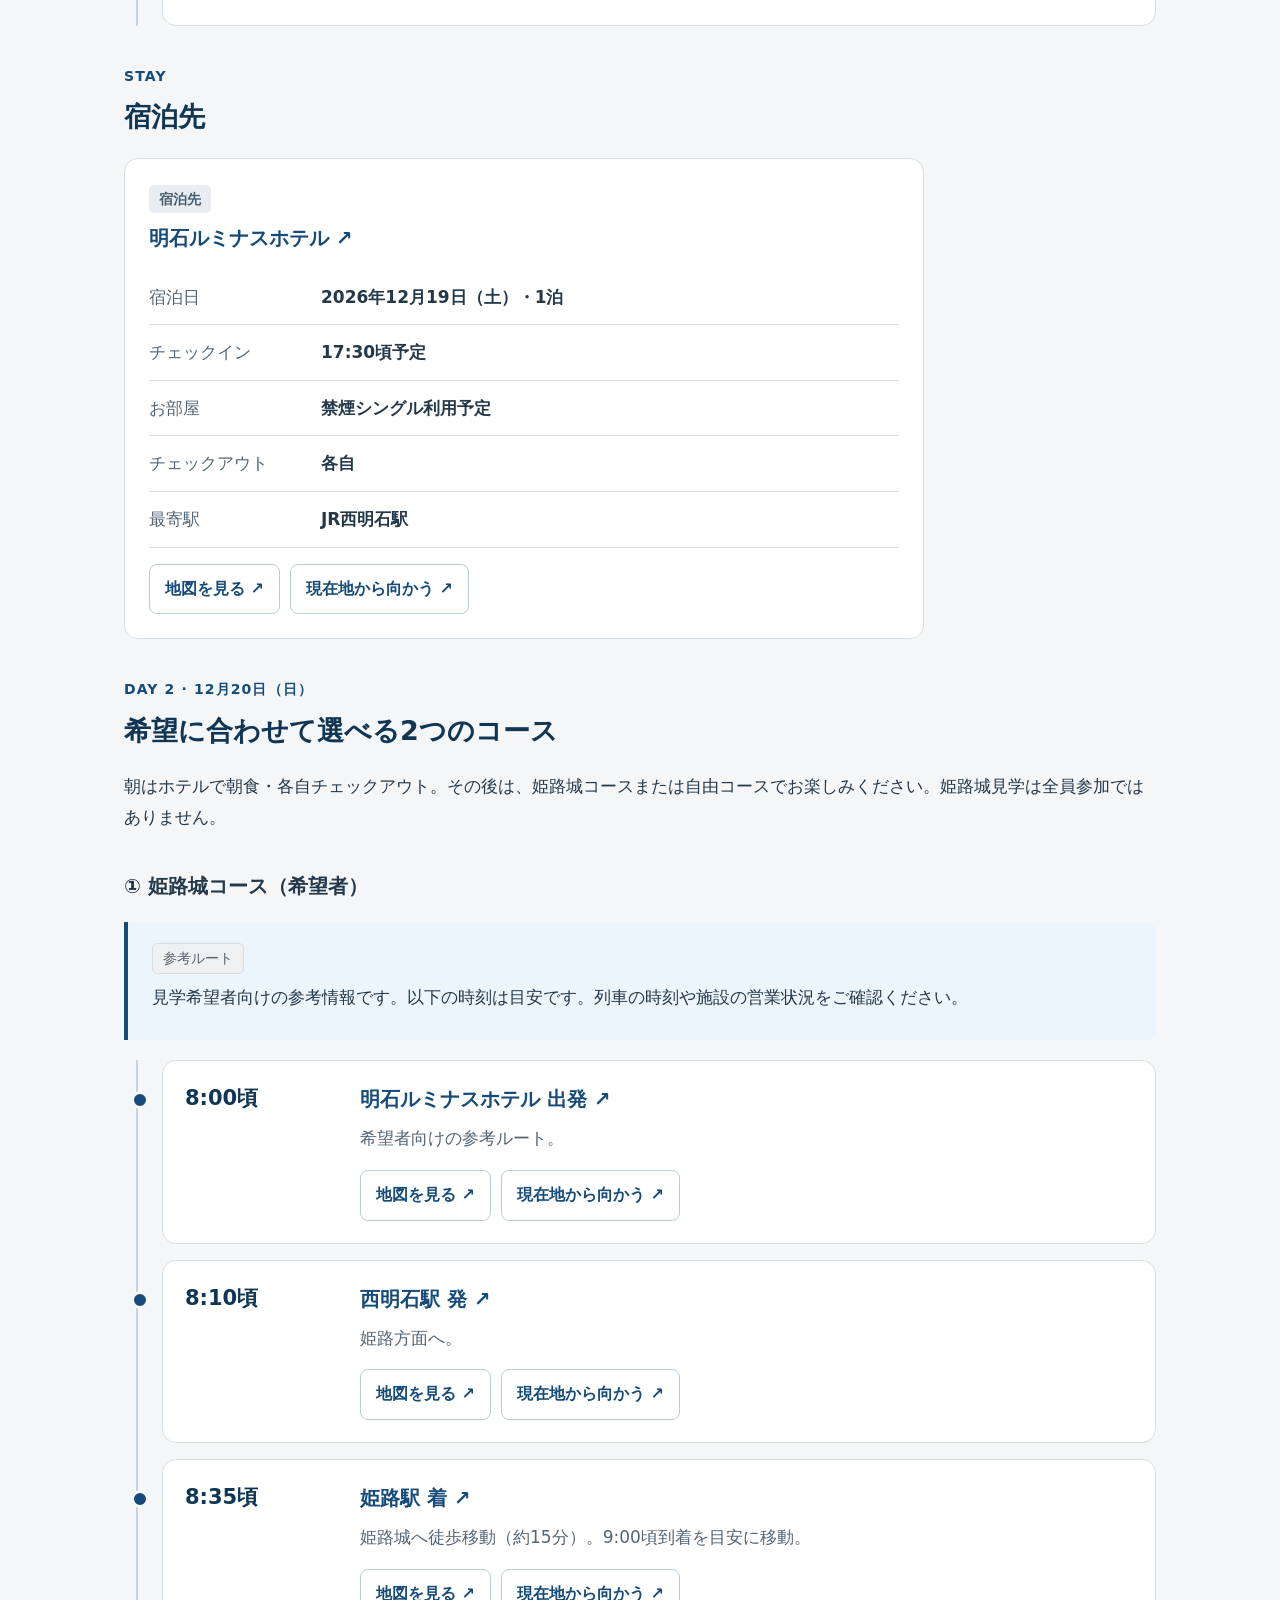
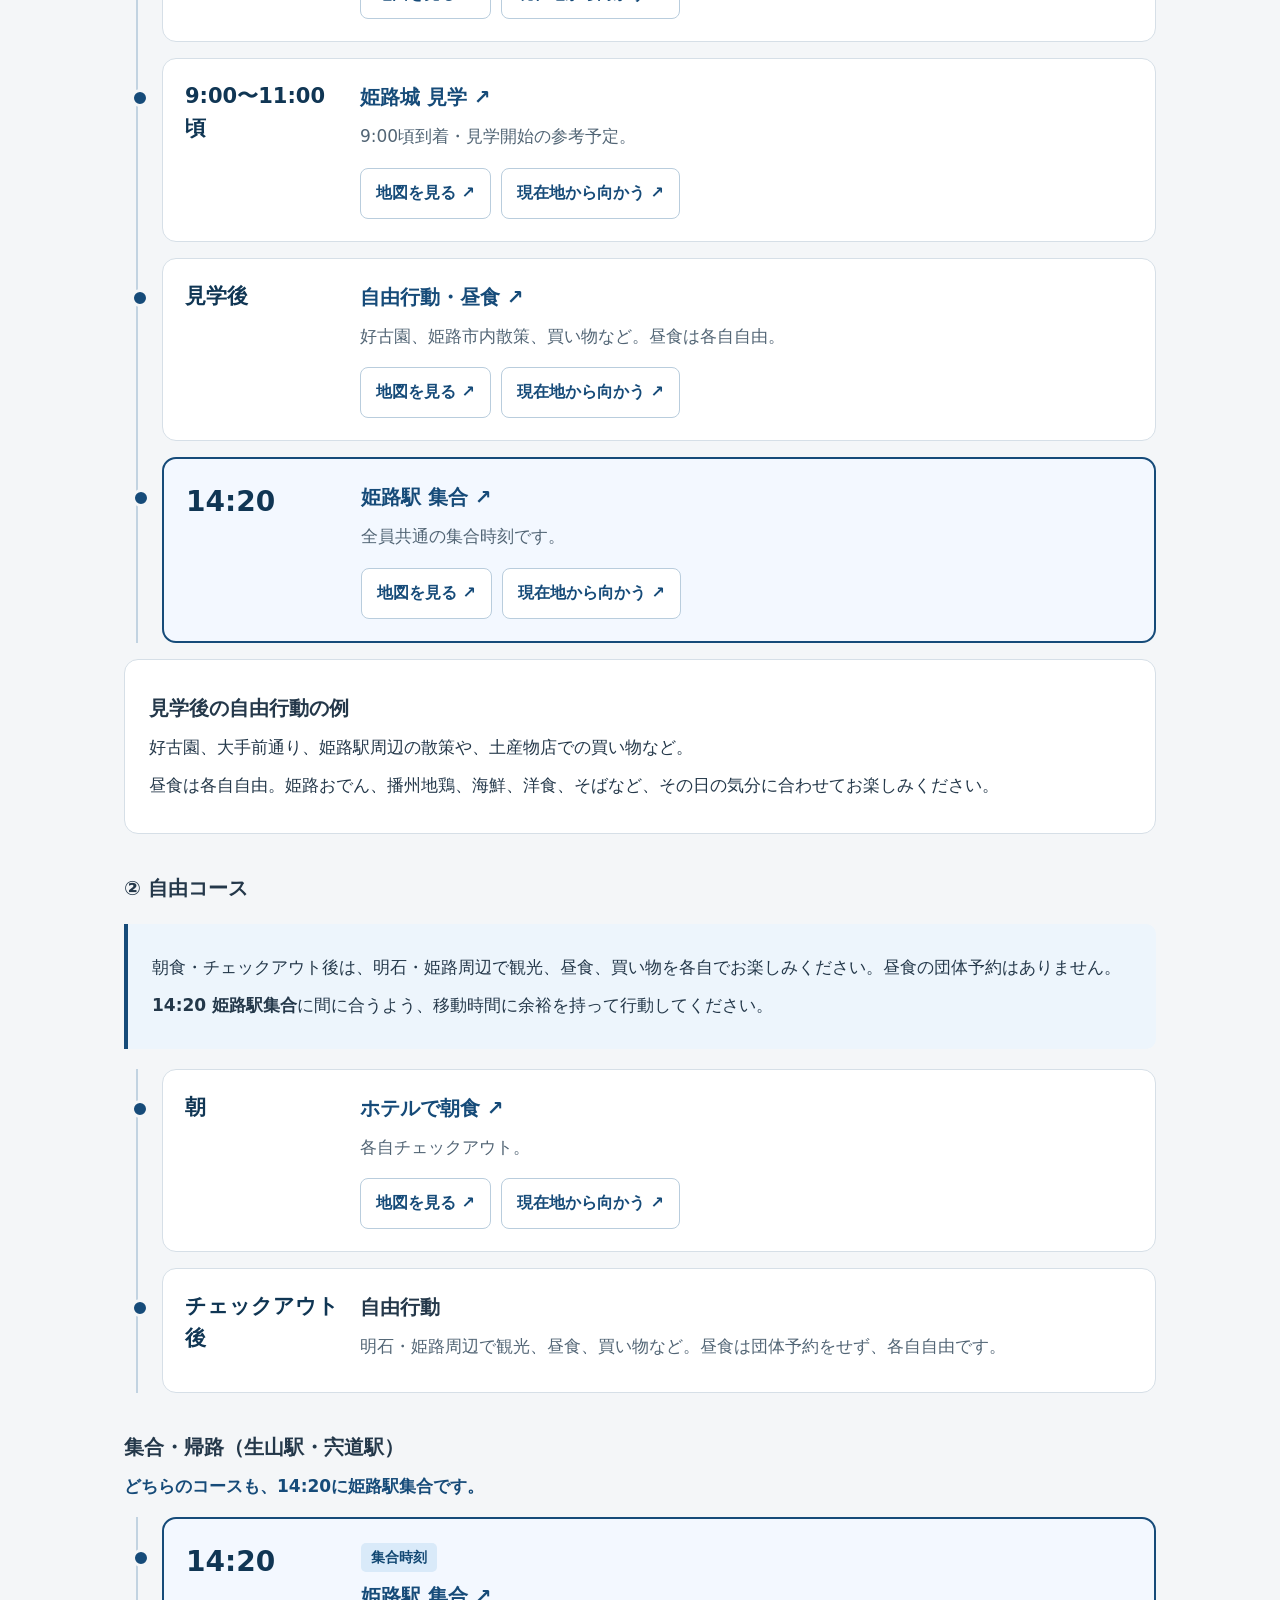
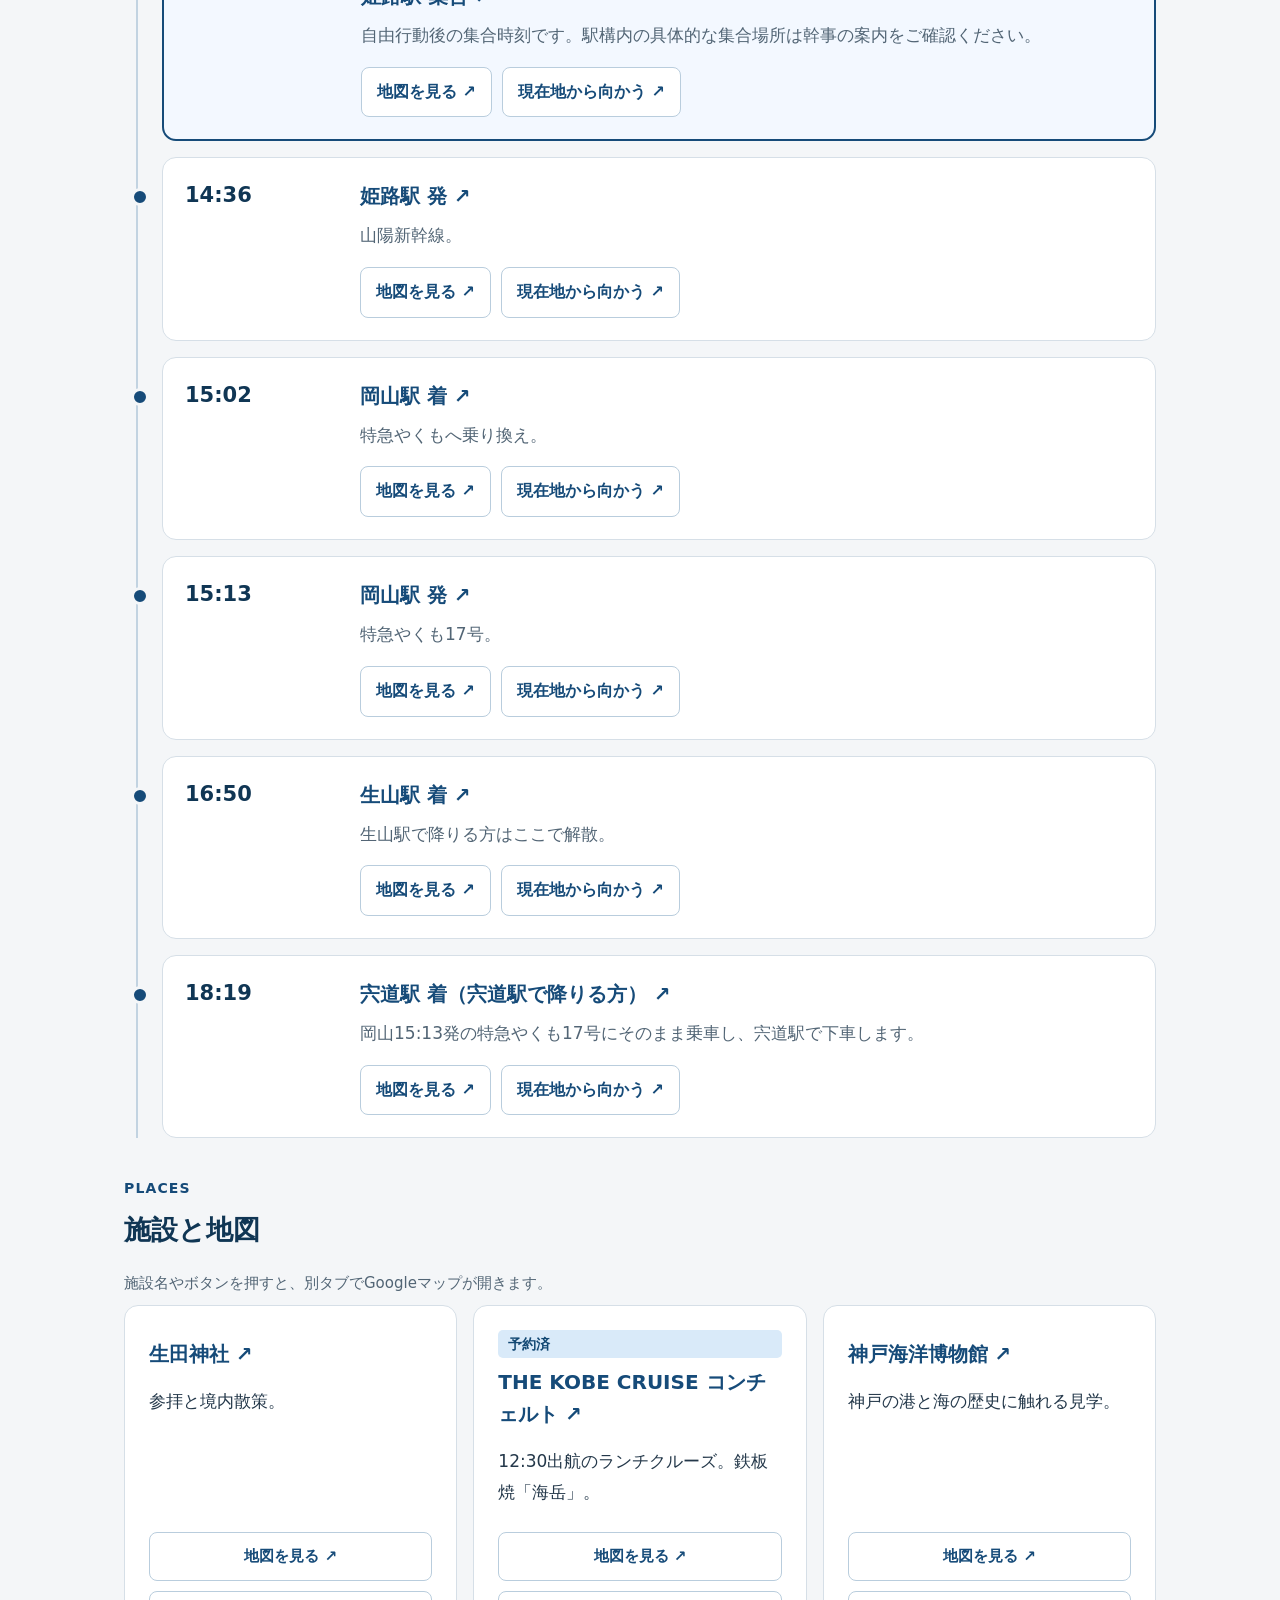
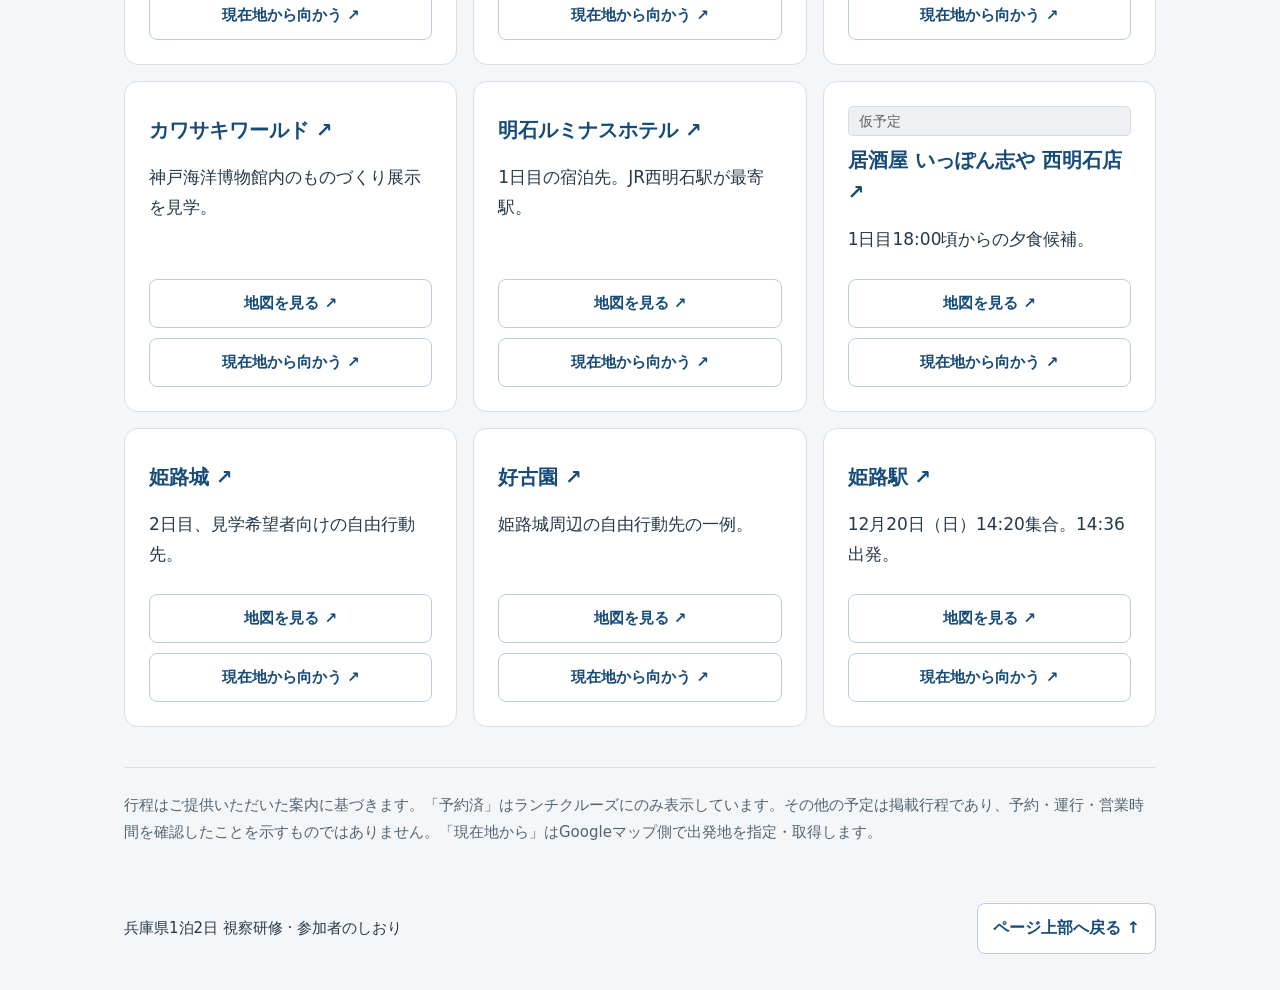
==== commit 533f632c: "Publish clarified trip departure guidance" ====
--- a/index.html
+++ b/index.html
@@ -14,10 +14,10 @@
 <section class="notice" id="meeting" aria-labelledby="departure-title">
 <h3 id="departure-title">1日目の出発 · 12月19日（土）</h3>
 <div class="important-grid">
-<article class="card"><h3>宍道駅乗車グループ</h3><p><strong>6:46 宍道駅発</strong></p><p>岡山行きの特急やくも6号に乗車します。</p><div class="actions"><a class="button secondary" href="https://www.google.com/maps/search/?api=1&amp;query=宍道駅" target="_blank" rel="noopener noreferrer">宍道駅の地図</a></div></article>
-<article class="card"><h3>奥出雲発・生山駅乗車グループ</h3><p><strong>7:50 生山駅集合 ／ 8:08 生山駅発</strong></p><p>奥出雲から生山駅へ移動し、特急やくも6号に乗車します。</p><p class="small">生山駅での集合場所は、幹事からの案内をご確認ください。</p><div class="actions"><a class="button secondary" href="https://www.google.com/maps/search/?api=1&amp;query=生山駅" target="_blank" rel="noopener noreferrer">生山駅の地図</a><a class="button secondary" href="https://www.google.com/maps/dir/?api=1&amp;destination=生山駅&amp;travelmode=transit" target="_blank" rel="noopener noreferrer">現在地から生山駅へ</a></div></article>
+<article class="card"><h3>奥出雲発・生山駅乗車グループ</h3><p><strong>7:50 生山駅集合</strong></p><p>奥出雲から生山駅へ移動します。生山駅8:08発は候補時刻で、旅行日当日の運行は確認中です。</p><p class="small">生山駅での集合場所は、幹事からの案内をご確認ください。</p><div class="actions"><a class="button secondary" href="https://www.google.com/maps/search/?api=1&amp;query=生山駅" target="_blank" rel="noopener noreferrer">生山駅の地図</a><a class="button secondary" href="https://www.google.com/maps/dir/?api=1&amp;destination=生山駅&amp;travelmode=transit" target="_blank" rel="noopener noreferrer">現在地から生山駅へ</a></div></article>
+<article class="card"><h3>宍道駅乗車グループ</h3><p><strong>宍道駅発車時刻は確認中</strong></p><p>岡山方面の特急やくもに乗車予定です。</p><div class="actions"><a class="button secondary" href="https://www.google.com/maps/search/?api=1&amp;query=宍道駅" target="_blank" rel="noopener noreferrer">宍道駅の地図</a></div></article>
 </div>
-<p><strong>生山駅から乗る方が車内で合流し、岡山で新幹線に乗り換えて新神戸へ向かいます。</strong></p>
+<p><strong>両グループは特急やくもの車内で合流予定です。列車名と発車時刻は確認中です。</strong></p>
 </section>
 <div id="return-meeting" class="meeting important"><div><span class="label confirmed">集合時刻</span><p class="meeting-date">12月20日（日）</p><h3>姫路駅集合</h3><p class="big-time">14:20</p><p>自由行動後は、この時刻までに姫路駅へ。</p><p class="small">駅構内の具体的な集合場所は未掲載です。幹事からの案内をご確認ください。</p></div><div class="actions"><a class="button" href="https://www.google.com/maps/search/?api=1&query=姫路駅" target="_blank" rel="noopener noreferrer">姫路駅の地図</a><a class="button secondary" href="https://www.google.com/maps/dir/?api=1&destination=姫路駅&travelmode=transit" target="_blank" rel="noopener noreferrer">現在地から姫路駅へ</a></div></div>
 <div class="important-grid"><article class="card"><h3>帰りの乗り継ぎ</h3><p class="return-route"><strong>14:36</strong> 姫路発 → <strong>15:02</strong> 岡山着<br><strong>15:13</strong> やくも17号 → <strong>16:50</strong> 生山着 → <strong>18:19</strong> 宍道着</p><p class="small">岡山駅での乗り換えは11分です。到着後は乗り換え先へ移動してください。</p></article><article class="card"><span class="label tentative">仮予定</span><h3>1日目の夕食 · 18:00頃〜</h3><p><a class="place-link" data-place="dinner">居酒屋 いっぽん志や 西明石店 ↗</a></p><p>夕食後は自由行動。各自ホテルへお戻りください。</p></article></div>
@@ -30,7 +30,7 @@
 <noscript><p>天気予報の表示にはJavaScriptが必要です。下の気象庁リンクからも確認できます。</p></noscript>
 <p class="small">予報データ：<a href="https://open-meteo.com/">Open-Meteo</a> ／ <a href="https://www.jma.go.jp/bosai/forecast/#area_type=offices&amp;area_code=280000">気象庁の兵庫県の天気予報</a></p>
 </section>
-<section class="section" id="overview"><p class="eyebrow">SCHEDULE OVERVIEW</p><h2 id="shinji">行程一覧表</h2><p class="section-note">宍道駅・生山駅それぞれの乗降を含め、2日間の行程を時刻順に確認できます。</p><div id="schedule-tables"></div><p class="small">時刻は通常ダイヤに基づく予定です。出発前にJR西日本の最新情報をご確認ください。<a href="https://timetable.jr-odekake.net/train-timetable/76291?date=20261005">やくも6号</a> ／ <a href="https://timetable.jr-odekake.net/train-timetable/279011?date=20261031">やくも17号</a></p><p class="small">昼食は各自自由です。列車時刻や施設の営業状況は、旅行前に確認が必要です。</p></section>
+<section class="section" id="overview"><p class="eyebrow">SCHEDULE OVERVIEW</p><h2 id="shinji">行程一覧表</h2><p class="section-note">宍道駅・生山駅それぞれの乗降を含め、2日間の行程を時刻順に確認できます。</p><div id="schedule-tables"></div><p class="small">12月19日の往路は確認中です。出発前に<a href="https://timetable.jr-odekake.net/">JR西日本の時刻表</a>をご確認ください。</p><p class="small">昼食は各自自由です。列車時刻や施設の営業状況は、旅行前に確認が必要です。</p></section>
 <section class="section" id="news"><p class="eyebrow">INFORMATION</p><h2>お知らせ・連絡先</h2><div id="announcements" class="card"></div><div id="contacts" class="contact-box"></div></section>
 <section class="section" id="day1"><p class="eyebrow">DAY 1 · 12月19日（土）</p><h2>神戸の視察・クルーズ、明石へ</h2><p class="section-note">宍道駅・生山駅から乗車 → 車内で合流 → 岡山 → 新神戸 → 西明石</p><div class="timeline" id="timeline1"></div></section>
 <section class="section" id="hotel"><p class="eyebrow">STAY</p><h2>宿泊先</h2><article class="card hotel-card"><span class="label neutral">宿泊先</span><h3><a class="place-link" data-place="hotel">明石ルミナスホテル ↗</a></h3><dl><div><dt>宿泊日</dt><dd>2026年12月19日（土）・1泊</dd></div><div><dt>チェックイン</dt><dd>17:30頃予定</dd></div><div><dt>お部屋</dt><dd>禁煙シングル利用予定</dd></div><div><dt>チェックアウト</dt><dd>各自</dd></div><div><dt>最寄駅</dt><dd>JR西明石駅</dd></div></dl><div class="actions" data-actions="hotel"></div></article></section>
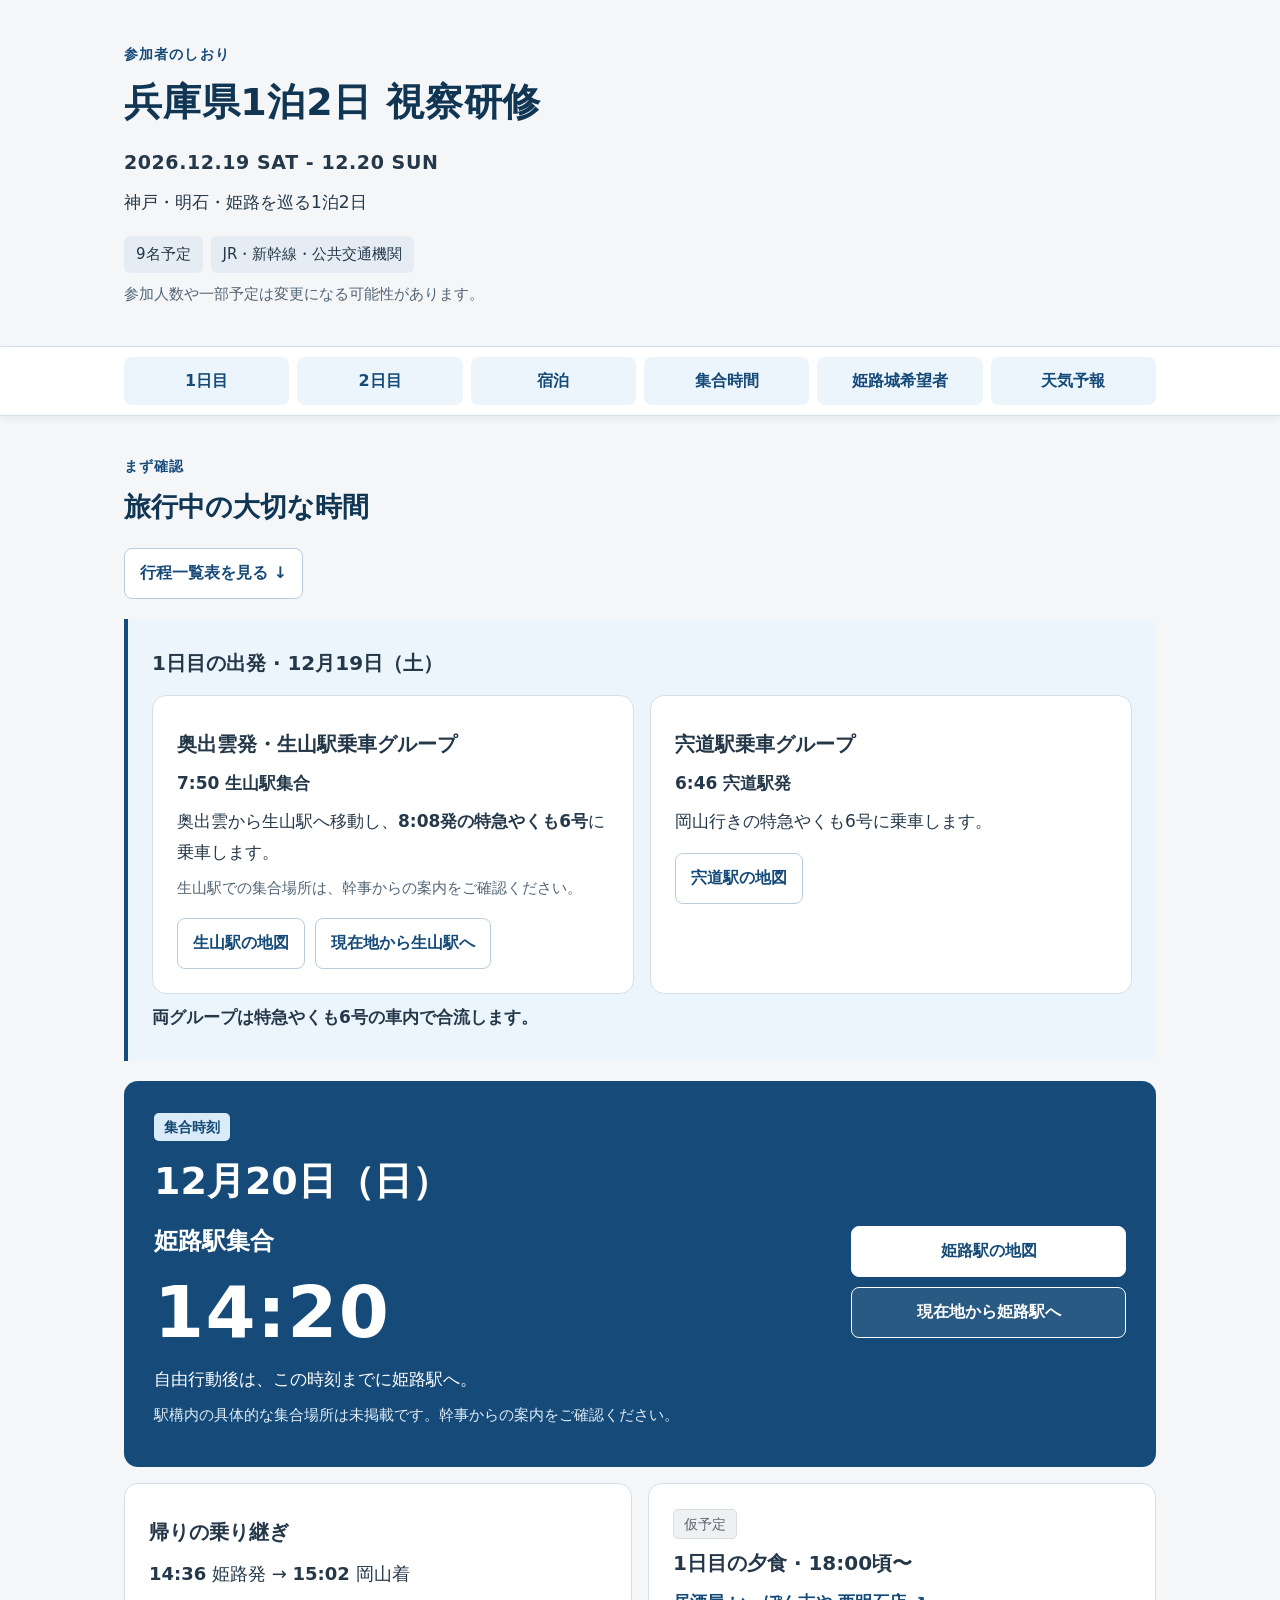
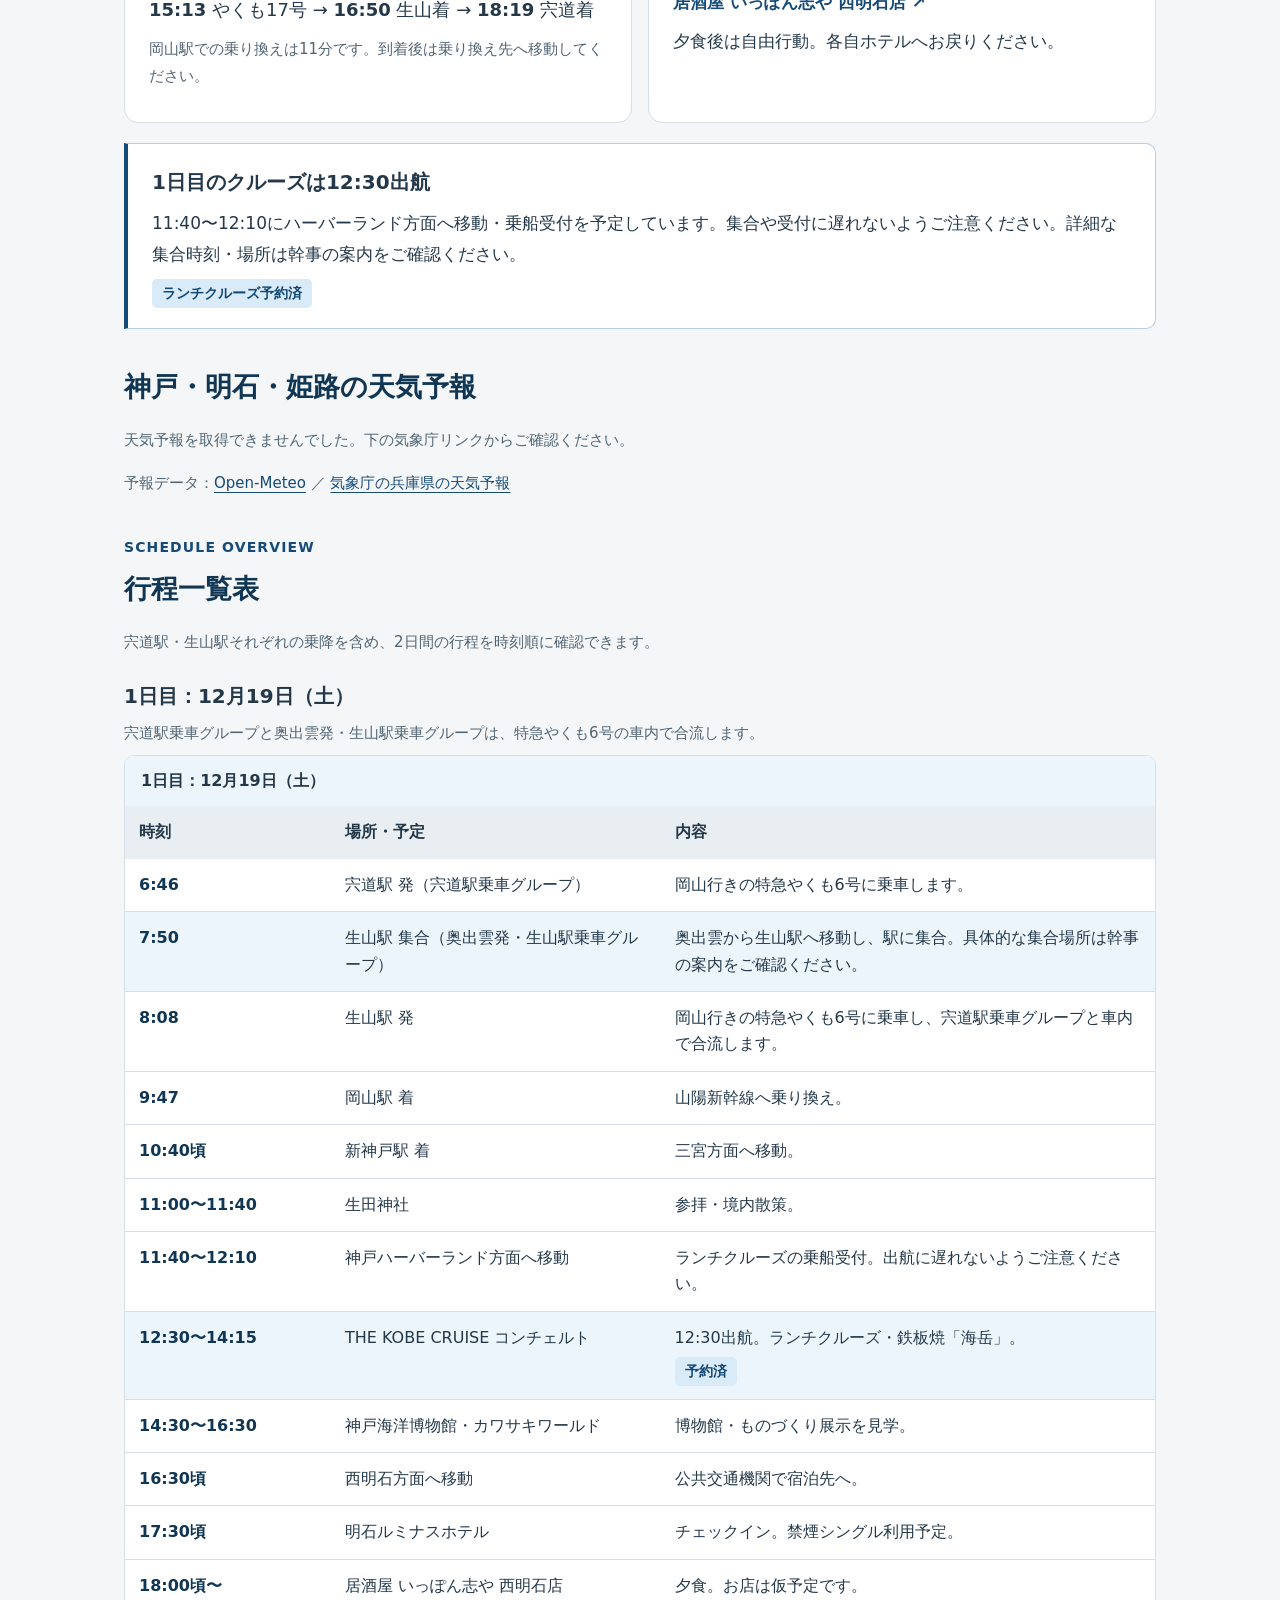
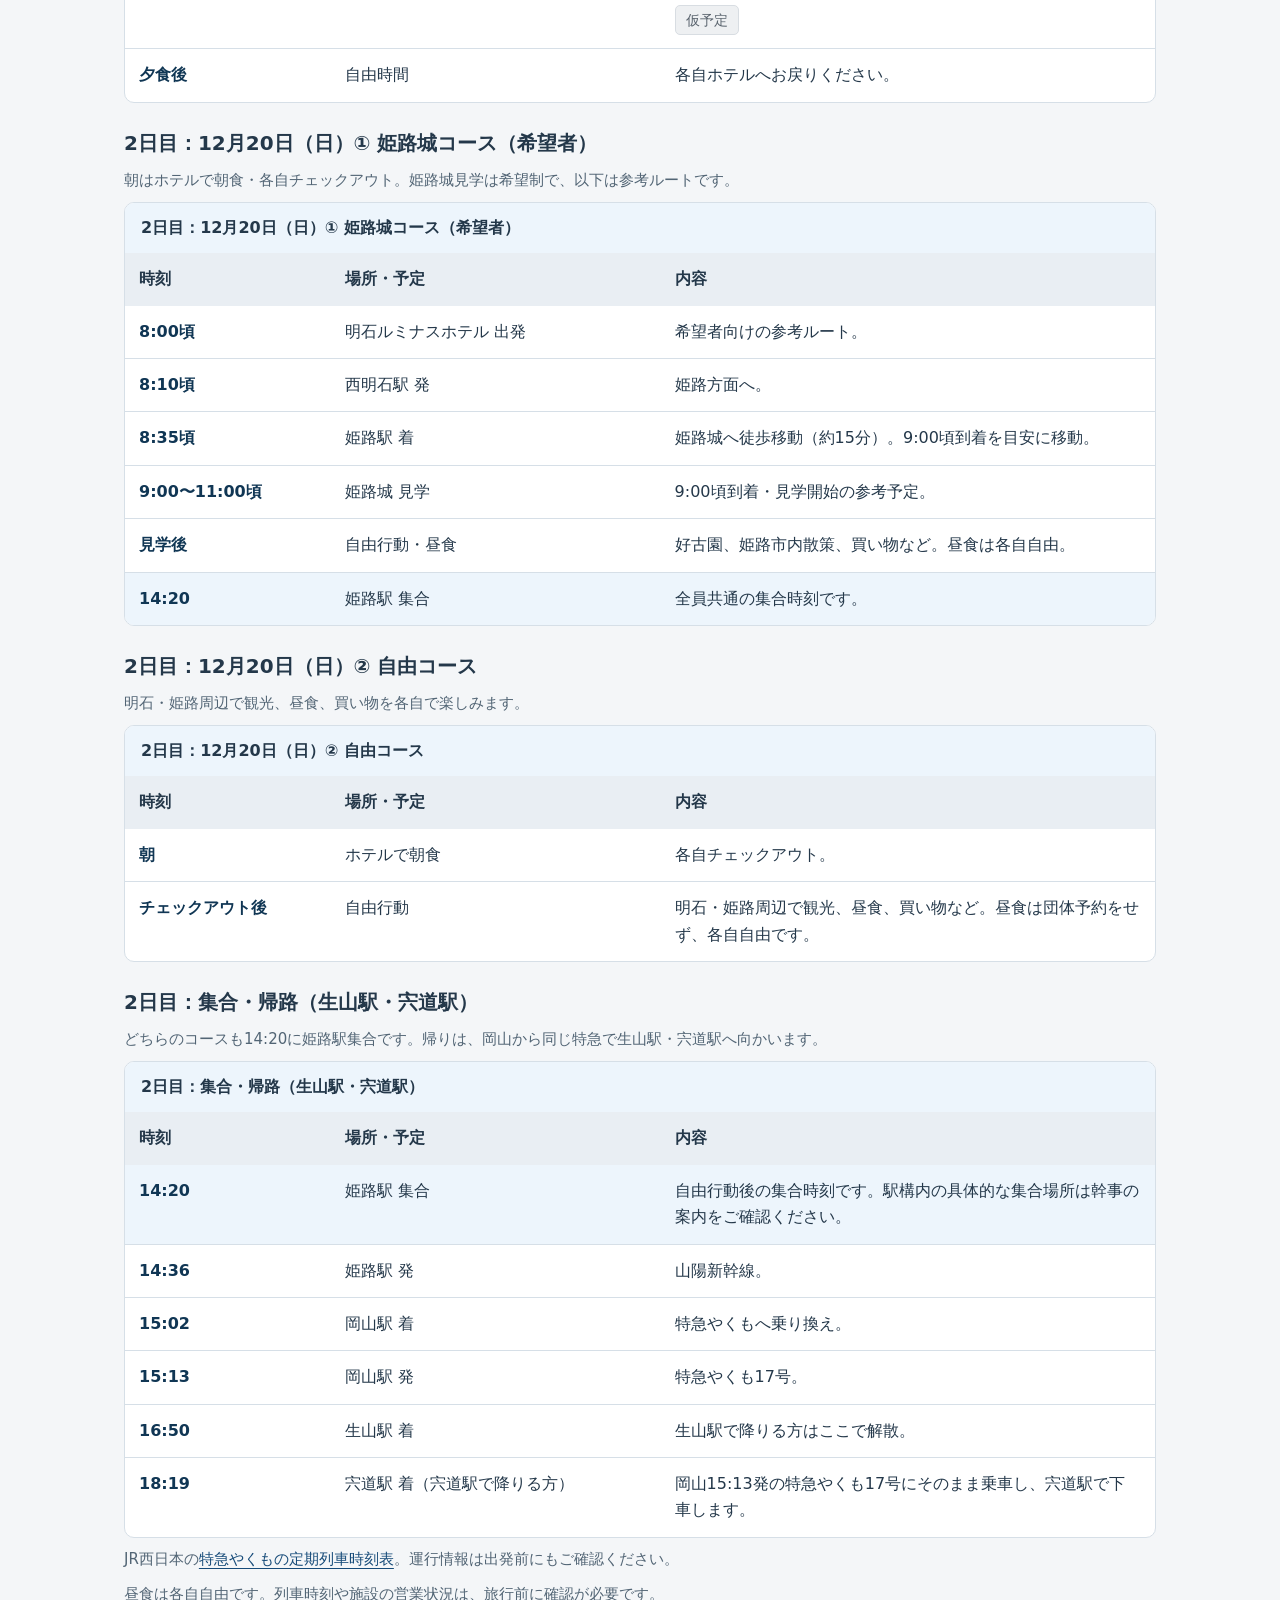
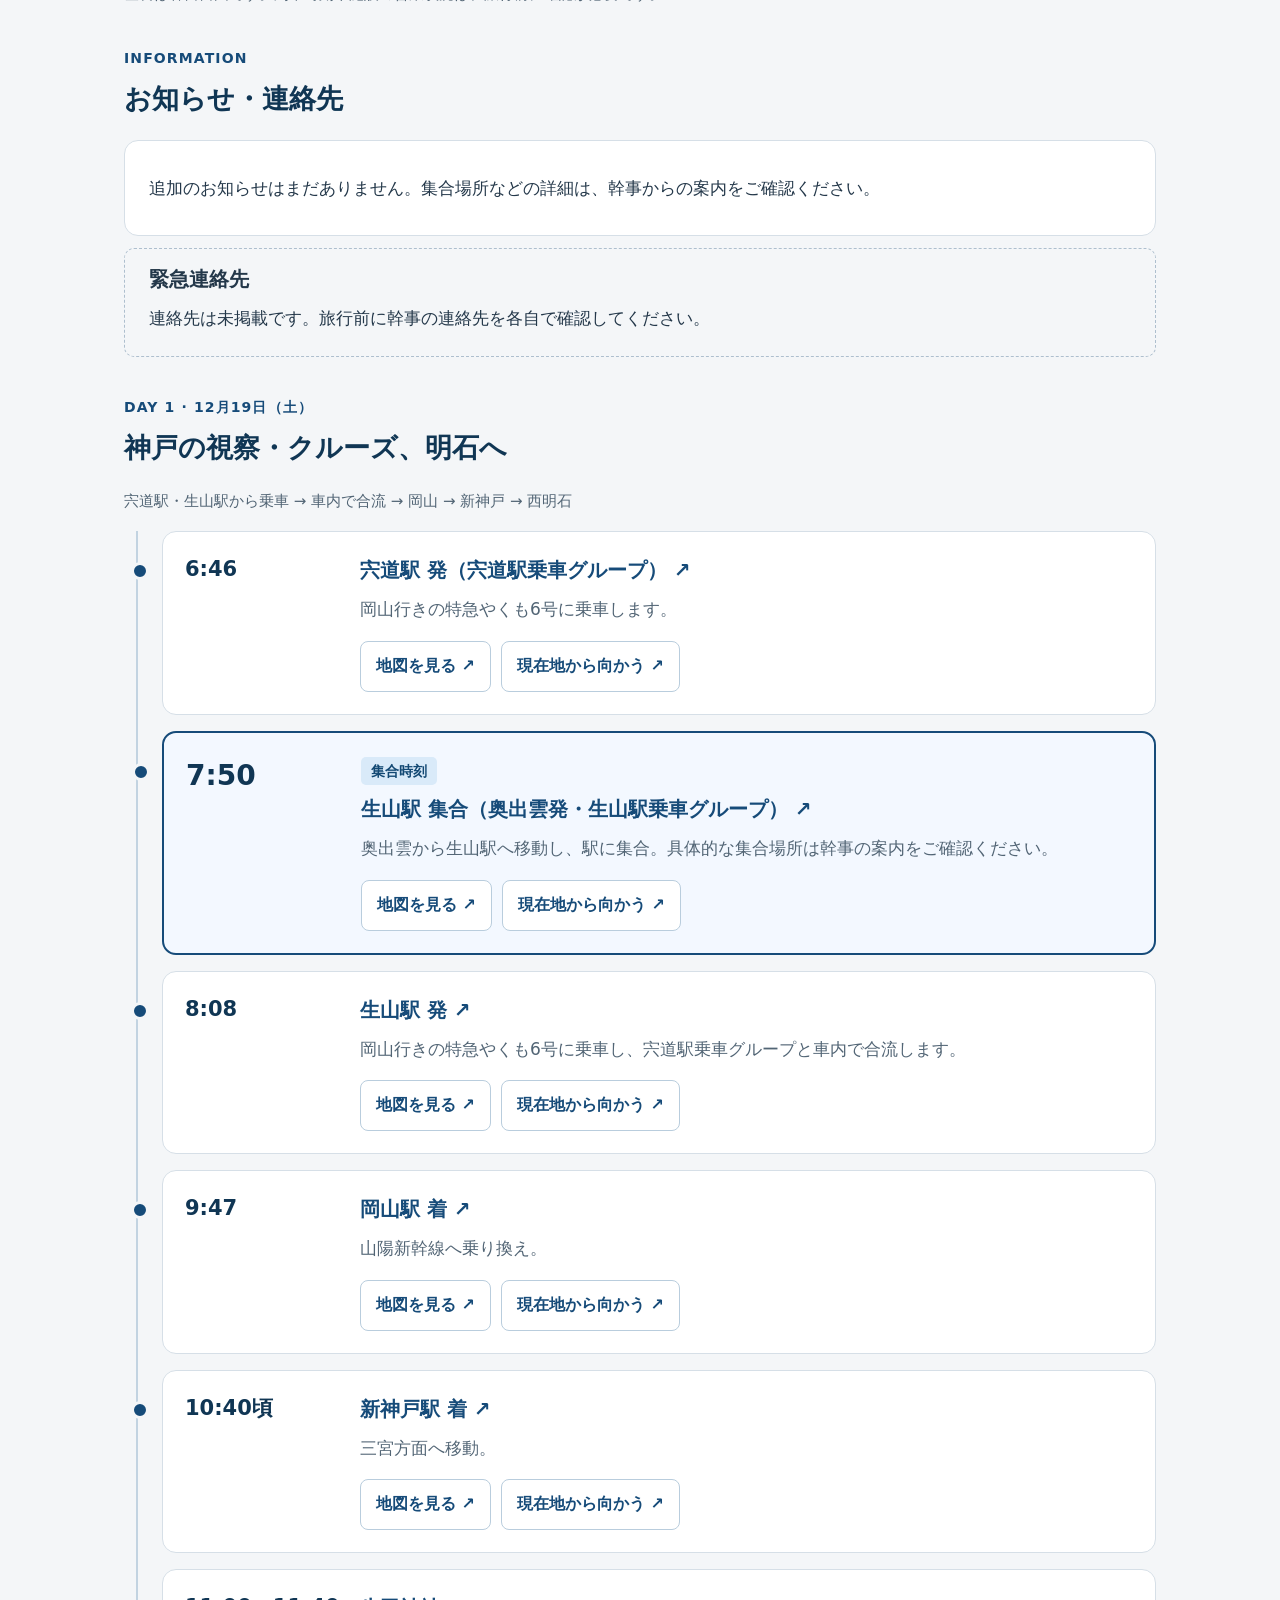
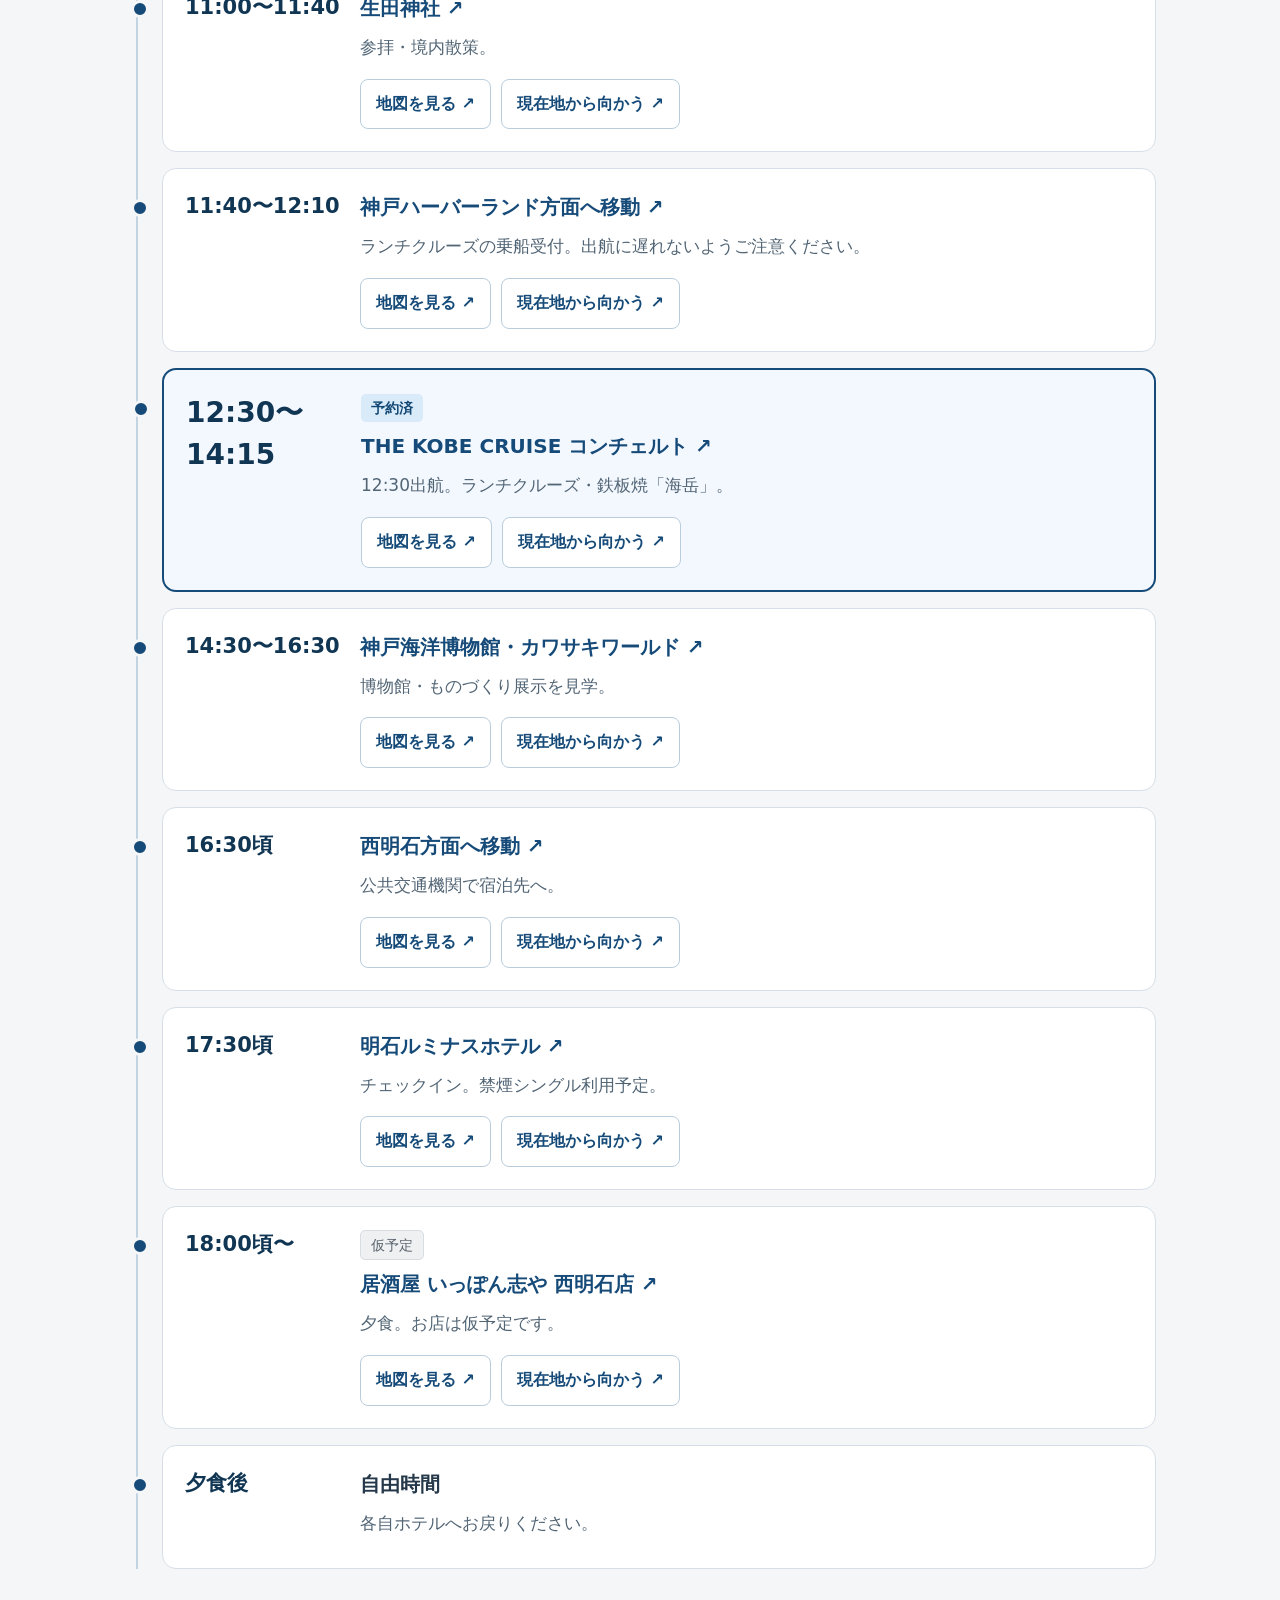
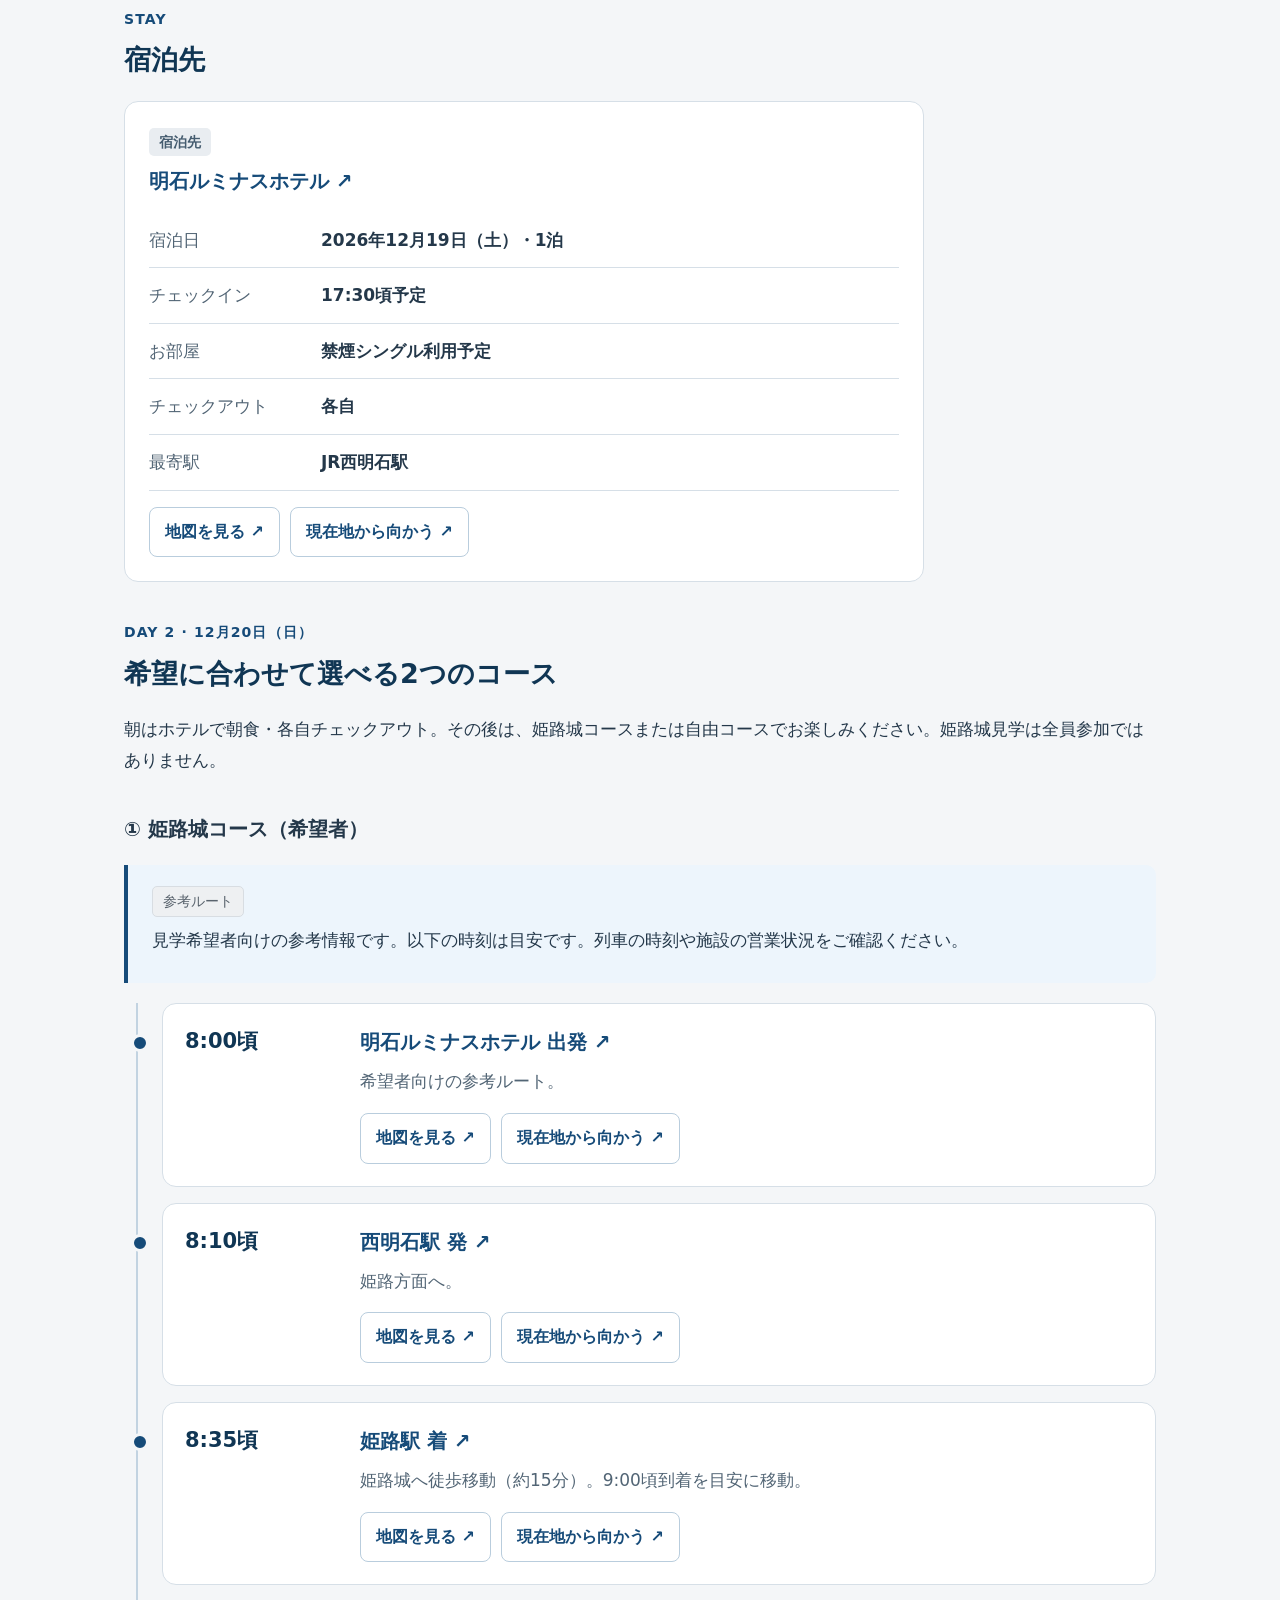
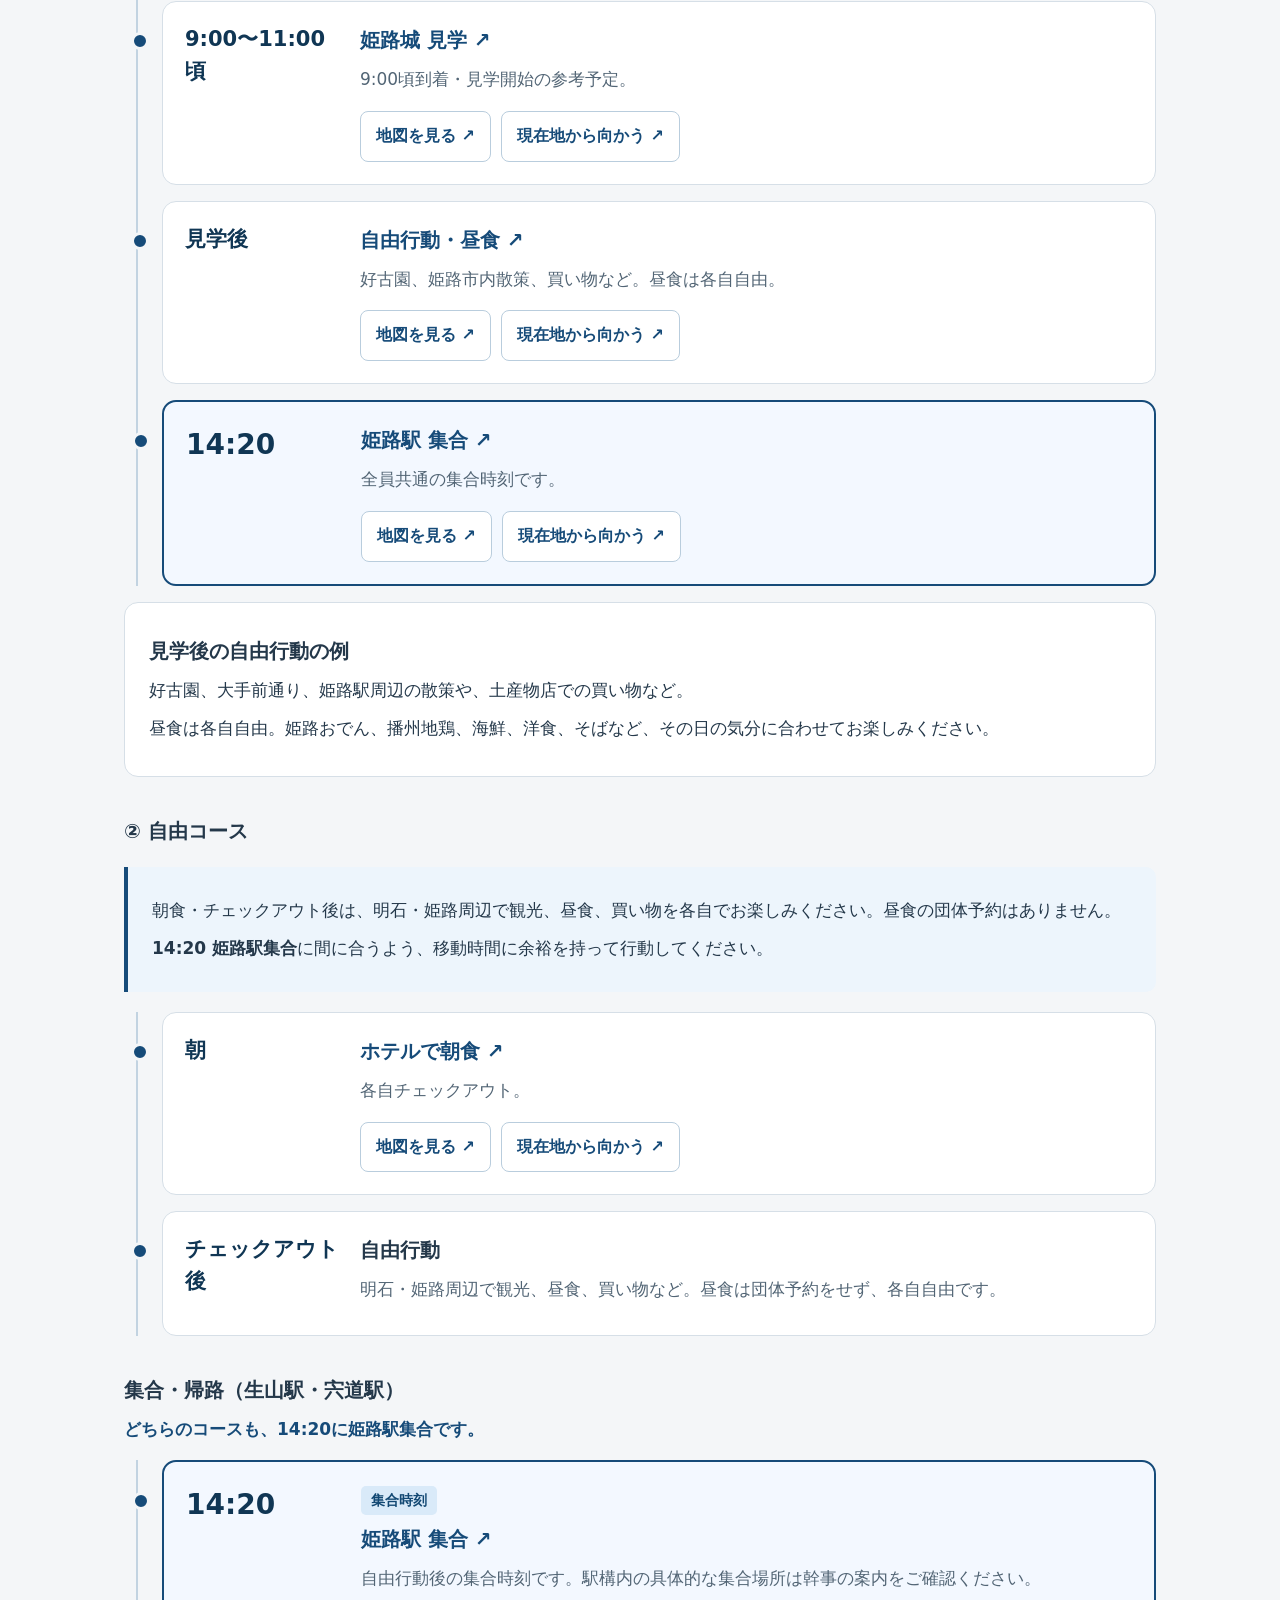
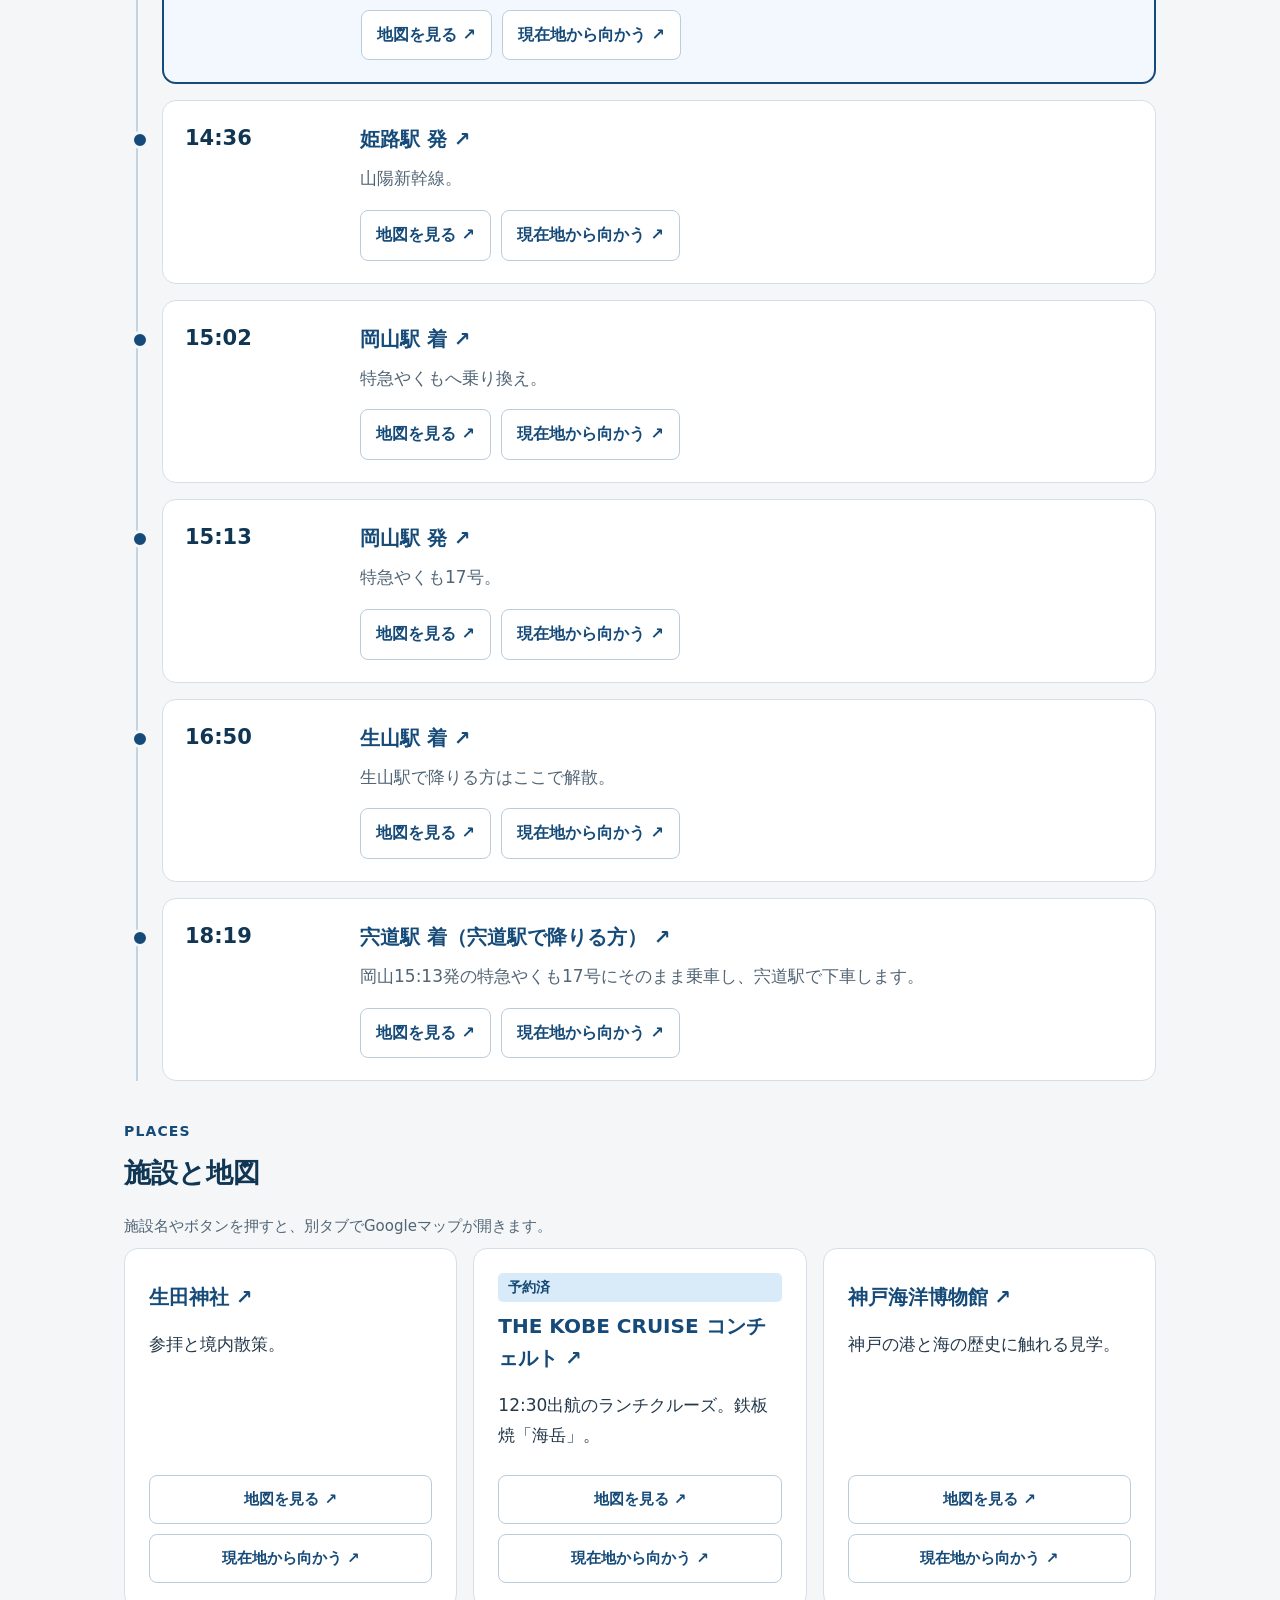
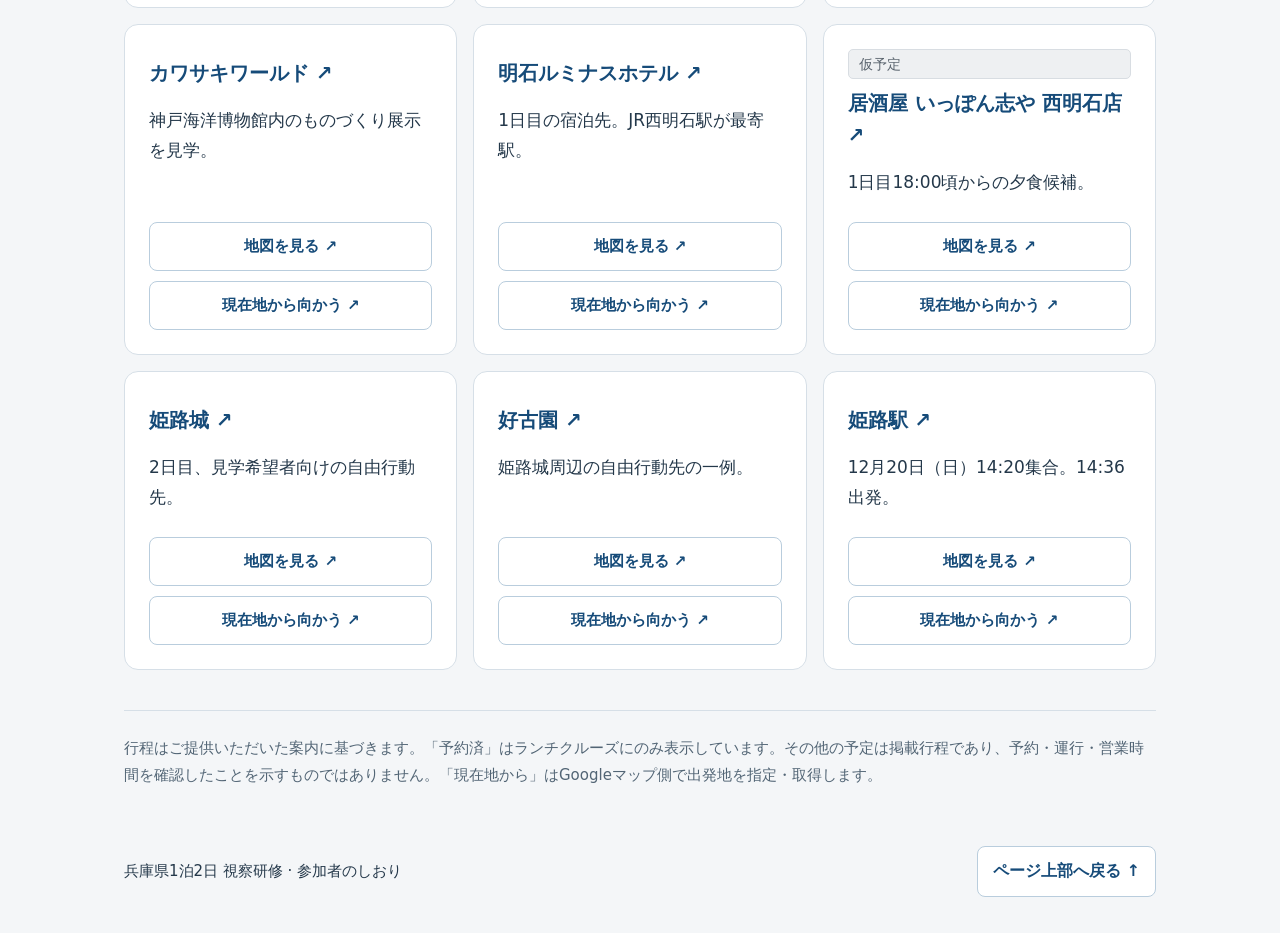
==== commit e79d45a7: "Publish verified Yakumo departure times" ====
--- a/index.html
+++ b/index.html
@@ -14,10 +14,10 @@
 <section class="notice" id="meeting" aria-labelledby="departure-title">
 <h3 id="departure-title">1日目の出発 · 12月19日（土）</h3>
 <div class="important-grid">
-<article class="card"><h3>奥出雲発・生山駅乗車グループ</h3><p><strong>7:50 生山駅集合</strong></p><p>奥出雲から生山駅へ移動します。生山駅8:08発は候補時刻で、旅行日当日の運行は確認中です。</p><p class="small">生山駅での集合場所は、幹事からの案内をご確認ください。</p><div class="actions"><a class="button secondary" href="https://www.google.com/maps/search/?api=1&amp;query=生山駅" target="_blank" rel="noopener noreferrer">生山駅の地図</a><a class="button secondary" href="https://www.google.com/maps/dir/?api=1&amp;destination=生山駅&amp;travelmode=transit" target="_blank" rel="noopener noreferrer">現在地から生山駅へ</a></div></article>
-<article class="card"><h3>宍道駅乗車グループ</h3><p><strong>宍道駅発車時刻は確認中</strong></p><p>岡山方面の特急やくもに乗車予定です。</p><div class="actions"><a class="button secondary" href="https://www.google.com/maps/search/?api=1&amp;query=宍道駅" target="_blank" rel="noopener noreferrer">宍道駅の地図</a></div></article>
+<article class="card"><h3>奥出雲発・生山駅乗車グループ</h3><p><strong>7:50 生山駅集合</strong></p><p>奥出雲から生山駅へ移動し、<strong>8:08発の特急やくも6号</strong>に乗車します。</p><p class="small">生山駅での集合場所は、幹事からの案内をご確認ください。</p><div class="actions"><a class="button secondary" href="https://www.google.com/maps/search/?api=1&amp;query=生山駅" target="_blank" rel="noopener noreferrer">生山駅の地図</a><a class="button secondary" href="https://www.google.com/maps/dir/?api=1&amp;destination=生山駅&amp;travelmode=transit" target="_blank" rel="noopener noreferrer">現在地から生山駅へ</a></div></article>
+<article class="card"><h3>宍道駅乗車グループ</h3><p><strong>6:46 宍道駅発</strong></p><p>岡山行きの特急やくも6号に乗車します。</p><div class="actions"><a class="button secondary" href="https://www.google.com/maps/search/?api=1&amp;query=宍道駅" target="_blank" rel="noopener noreferrer">宍道駅の地図</a></div></article>
 </div>
-<p><strong>両グループは特急やくもの車内で合流予定です。列車名と発車時刻は確認中です。</strong></p>
+<p><strong>両グループは特急やくも6号の車内で合流します。</strong></p>
 </section>
 <div id="return-meeting" class="meeting important"><div><span class="label confirmed">集合時刻</span><p class="meeting-date">12月20日（日）</p><h3>姫路駅集合</h3><p class="big-time">14:20</p><p>自由行動後は、この時刻までに姫路駅へ。</p><p class="small">駅構内の具体的な集合場所は未掲載です。幹事からの案内をご確認ください。</p></div><div class="actions"><a class="button" href="https://www.google.com/maps/search/?api=1&query=姫路駅" target="_blank" rel="noopener noreferrer">姫路駅の地図</a><a class="button secondary" href="https://www.google.com/maps/dir/?api=1&destination=姫路駅&travelmode=transit" target="_blank" rel="noopener noreferrer">現在地から姫路駅へ</a></div></div>
 <div class="important-grid"><article class="card"><h3>帰りの乗り継ぎ</h3><p class="return-route"><strong>14:36</strong> 姫路発 → <strong>15:02</strong> 岡山着<br><strong>15:13</strong> やくも17号 → <strong>16:50</strong> 生山着 → <strong>18:19</strong> 宍道着</p><p class="small">岡山駅での乗り換えは11分です。到着後は乗り換え先へ移動してください。</p></article><article class="card"><span class="label tentative">仮予定</span><h3>1日目の夕食 · 18:00頃〜</h3><p><a class="place-link" data-place="dinner">居酒屋 いっぽん志や 西明石店 ↗</a></p><p>夕食後は自由行動。各自ホテルへお戻りください。</p></article></div>
@@ -30,7 +30,7 @@
 <noscript><p>天気予報の表示にはJavaScriptが必要です。下の気象庁リンクからも確認できます。</p></noscript>
 <p class="small">予報データ：<a href="https://open-meteo.com/">Open-Meteo</a> ／ <a href="https://www.jma.go.jp/bosai/forecast/#area_type=offices&amp;area_code=280000">気象庁の兵庫県の天気予報</a></p>
 </section>
-<section class="section" id="overview"><p class="eyebrow">SCHEDULE OVERVIEW</p><h2 id="shinji">行程一覧表</h2><p class="section-note">宍道駅・生山駅それぞれの乗降を含め、2日間の行程を時刻順に確認できます。</p><div id="schedule-tables"></div><p class="small">12月19日の往路は確認中です。出発前に<a href="https://timetable.jr-odekake.net/">JR西日本の時刻表</a>をご確認ください。</p><p class="small">昼食は各自自由です。列車時刻や施設の営業状況は、旅行前に確認が必要です。</p></section>
+<section class="section" id="overview"><p class="eyebrow">SCHEDULE OVERVIEW</p><h2 id="shinji">行程一覧表</h2><p class="section-note">宍道駅・生山駅それぞれの乗降を含め、2日間の行程を時刻順に確認できます。</p><div id="schedule-tables"></div><p class="small">JR西日本の<a href="https://www.jr-odekake.net/railroad/train/yakumo/#p04">特急やくもの定期列車時刻表</a>。運行情報は出発前にもご確認ください。</p><p class="small">昼食は各自自由です。列車時刻や施設の営業状況は、旅行前に確認が必要です。</p></section>
 <section class="section" id="news"><p class="eyebrow">INFORMATION</p><h2>お知らせ・連絡先</h2><div id="announcements" class="card"></div><div id="contacts" class="contact-box"></div></section>
 <section class="section" id="day1"><p class="eyebrow">DAY 1 · 12月19日（土）</p><h2>神戸の視察・クルーズ、明石へ</h2><p class="section-note">宍道駅・生山駅から乗車 → 車内で合流 → 岡山 → 新神戸 → 西明石</p><div class="timeline" id="timeline1"></div></section>
 <section class="section" id="hotel"><p class="eyebrow">STAY</p><h2>宿泊先</h2><article class="card hotel-card"><span class="label neutral">宿泊先</span><h3><a class="place-link" data-place="hotel">明石ルミナスホテル ↗</a></h3><dl><div><dt>宿泊日</dt><dd>2026年12月19日（土）・1泊</dd></div><div><dt>チェックイン</dt><dd>17:30頃予定</dd></div><div><dt>お部屋</dt><dd>禁煙シングル利用予定</dd></div><div><dt>チェックアウト</dt><dd>各自</dd></div><div><dt>最寄駅</dt><dd>JR西明石駅</dd></div></dl><div class="actions" data-actions="hotel"></div></article></section>
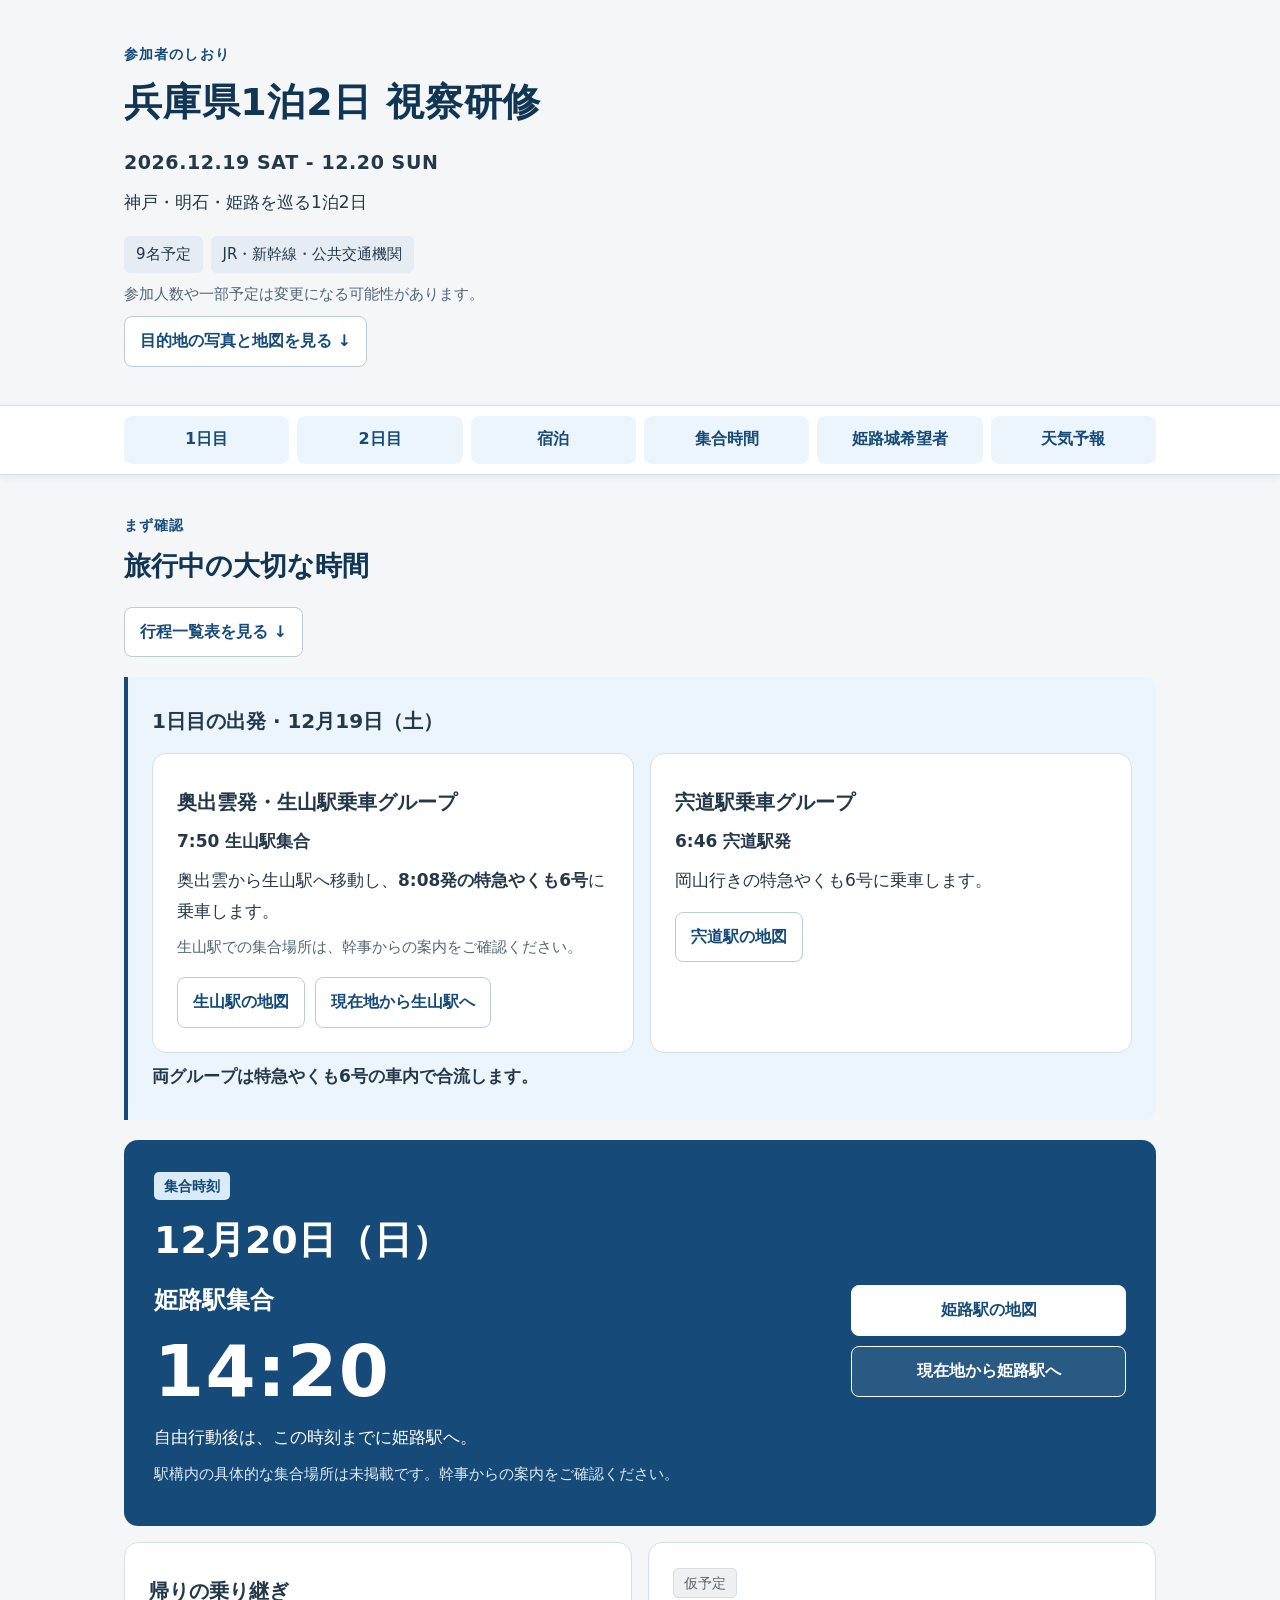
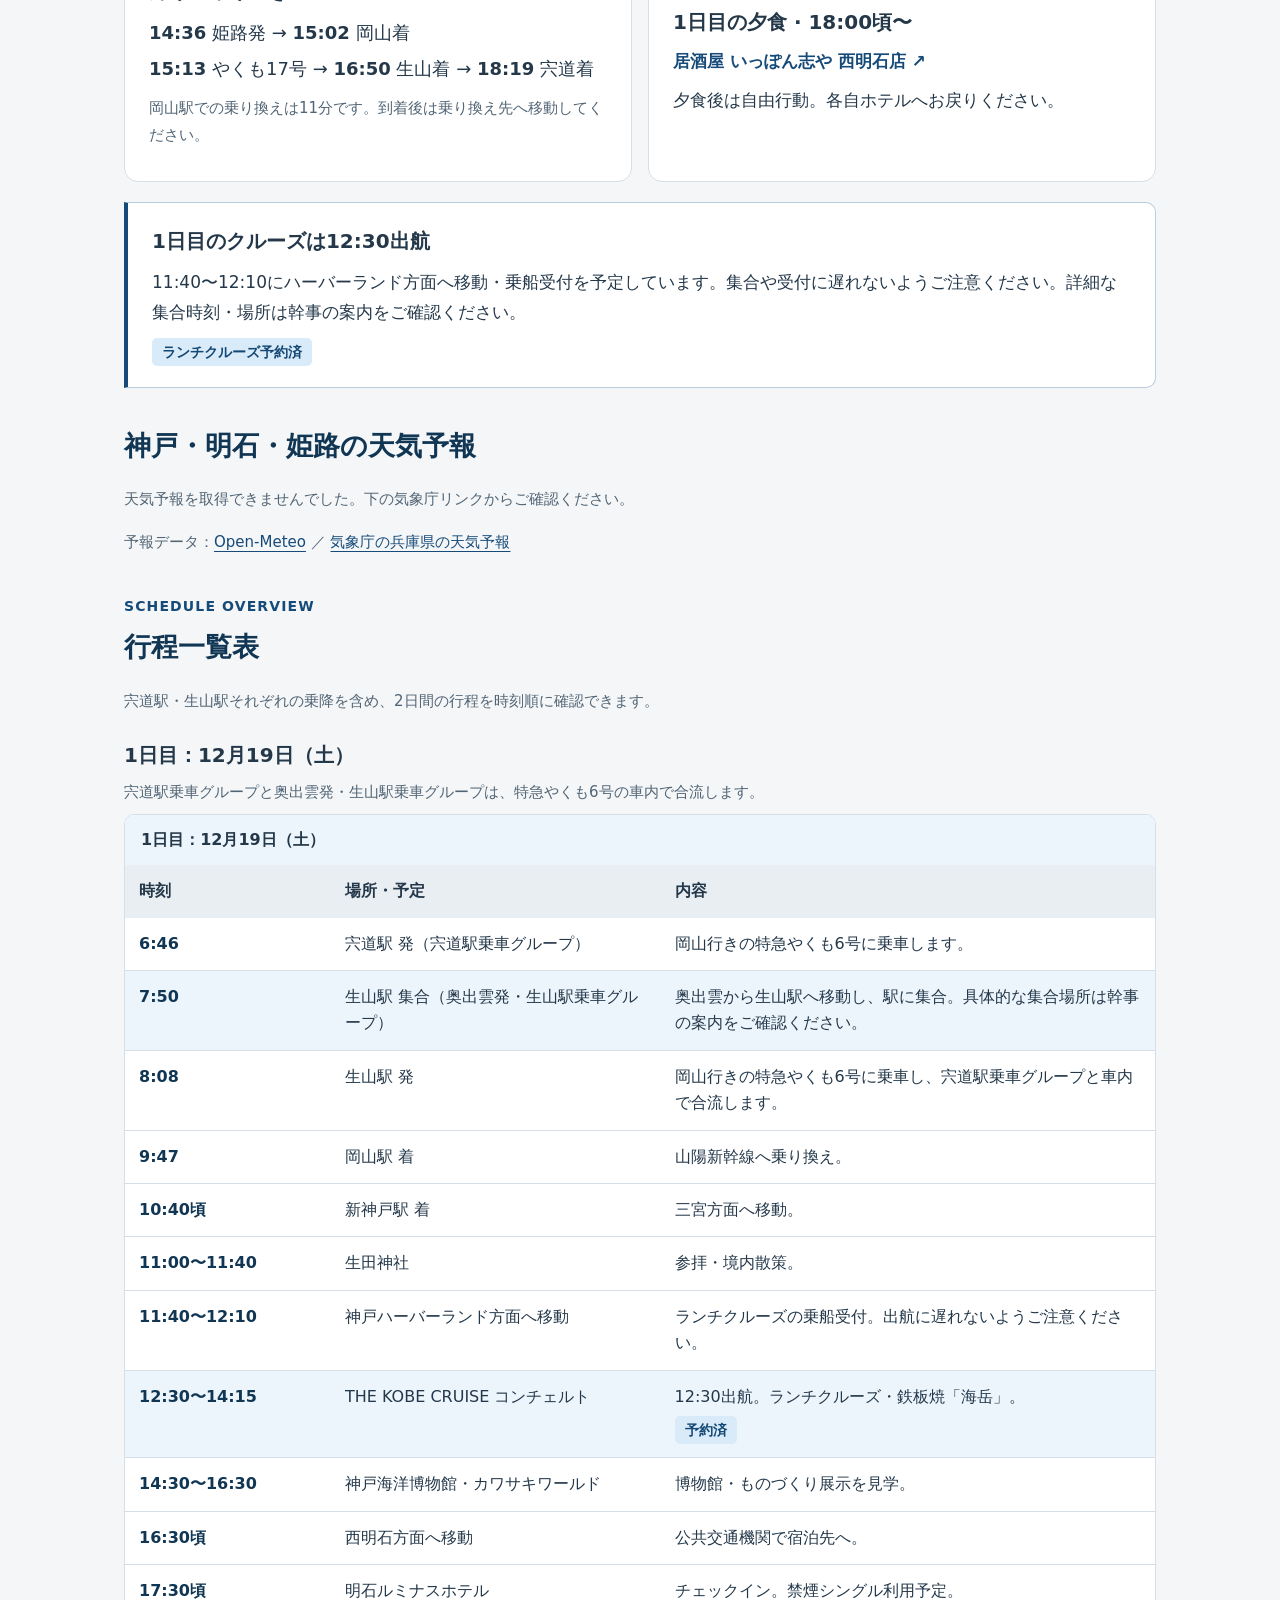
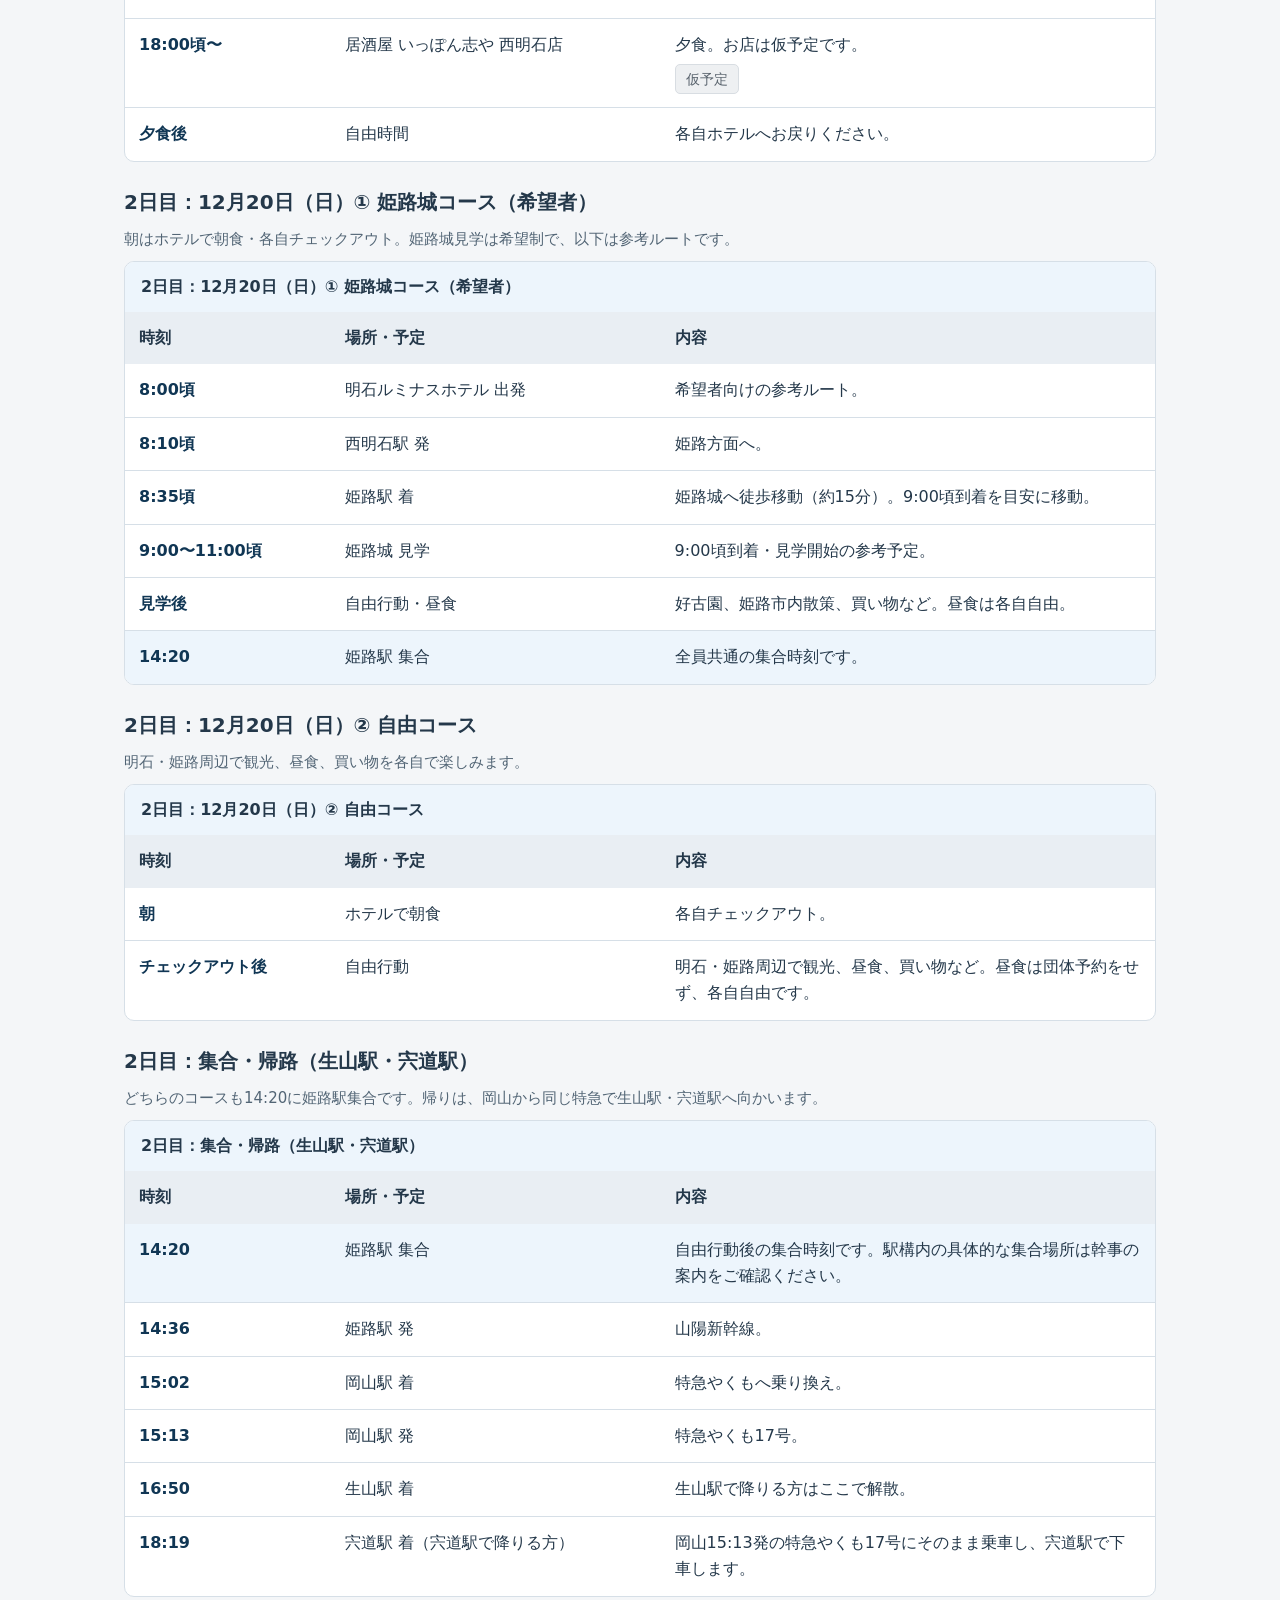
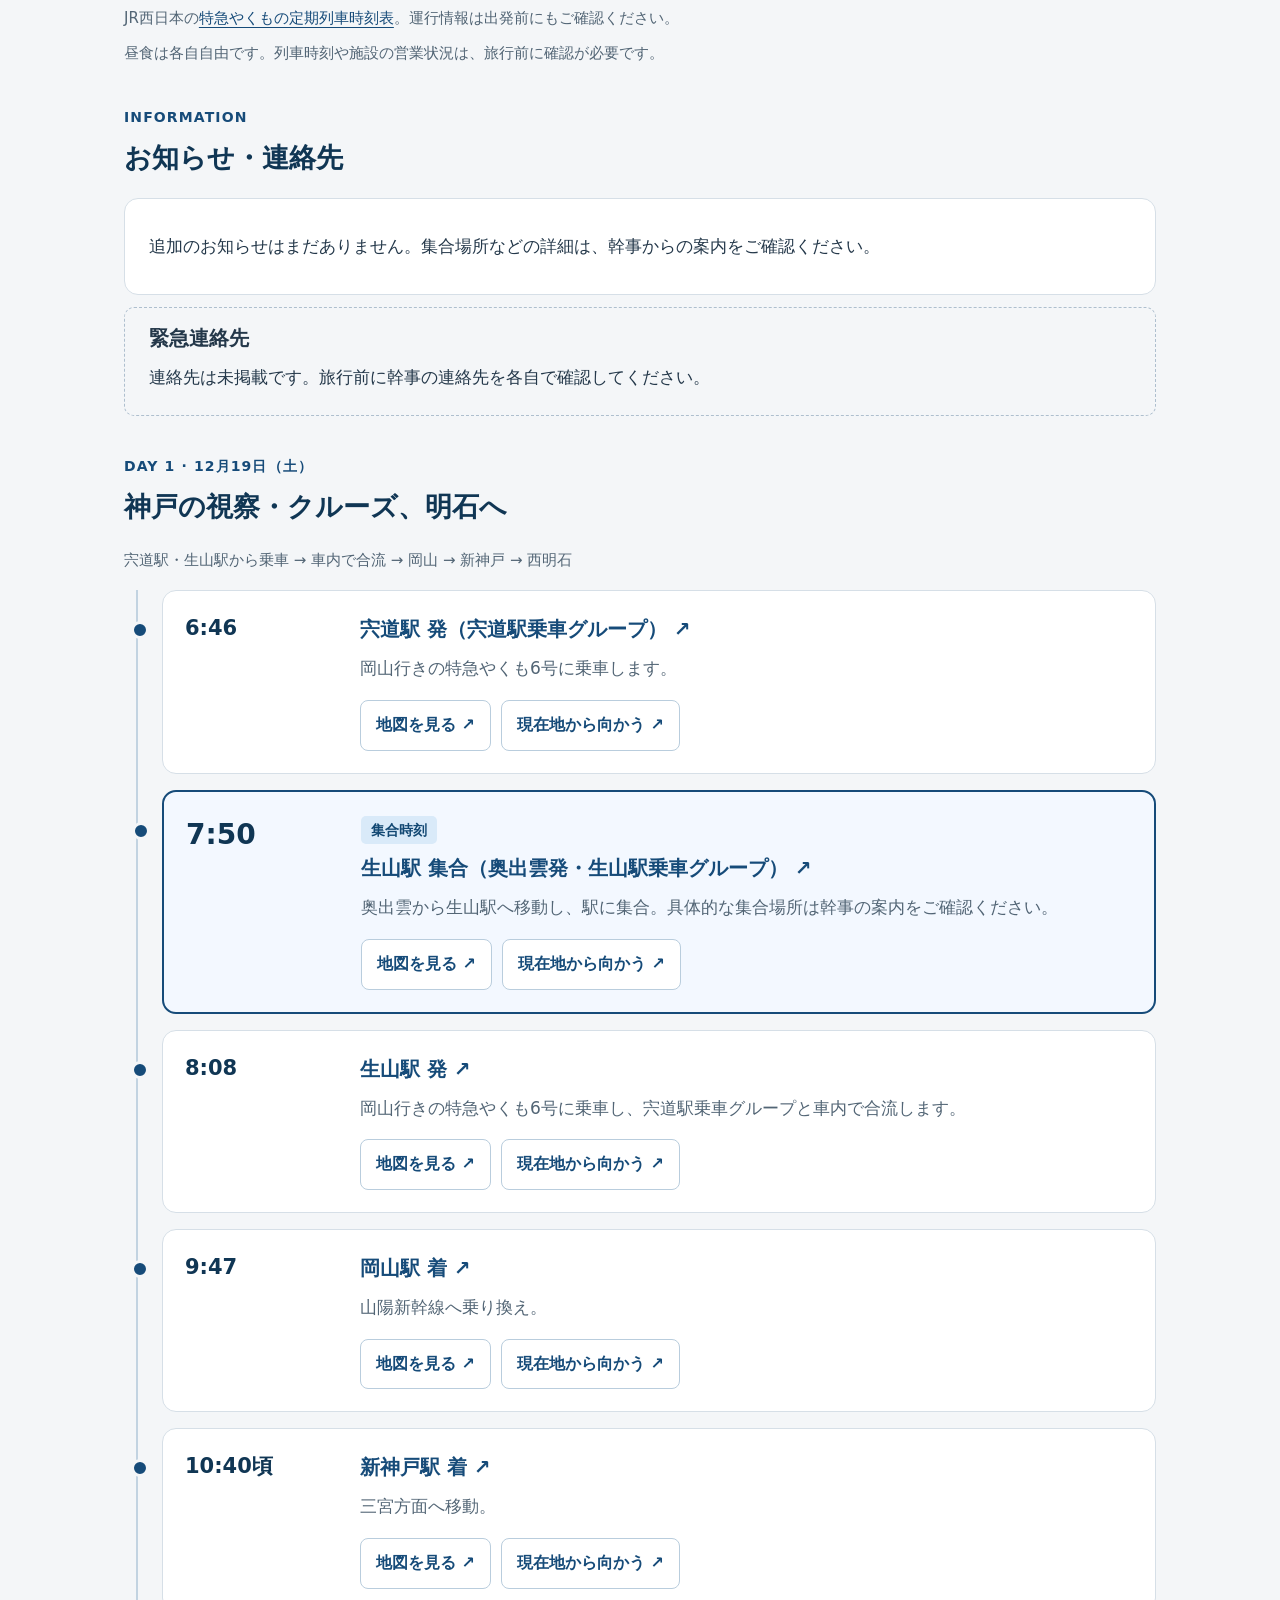
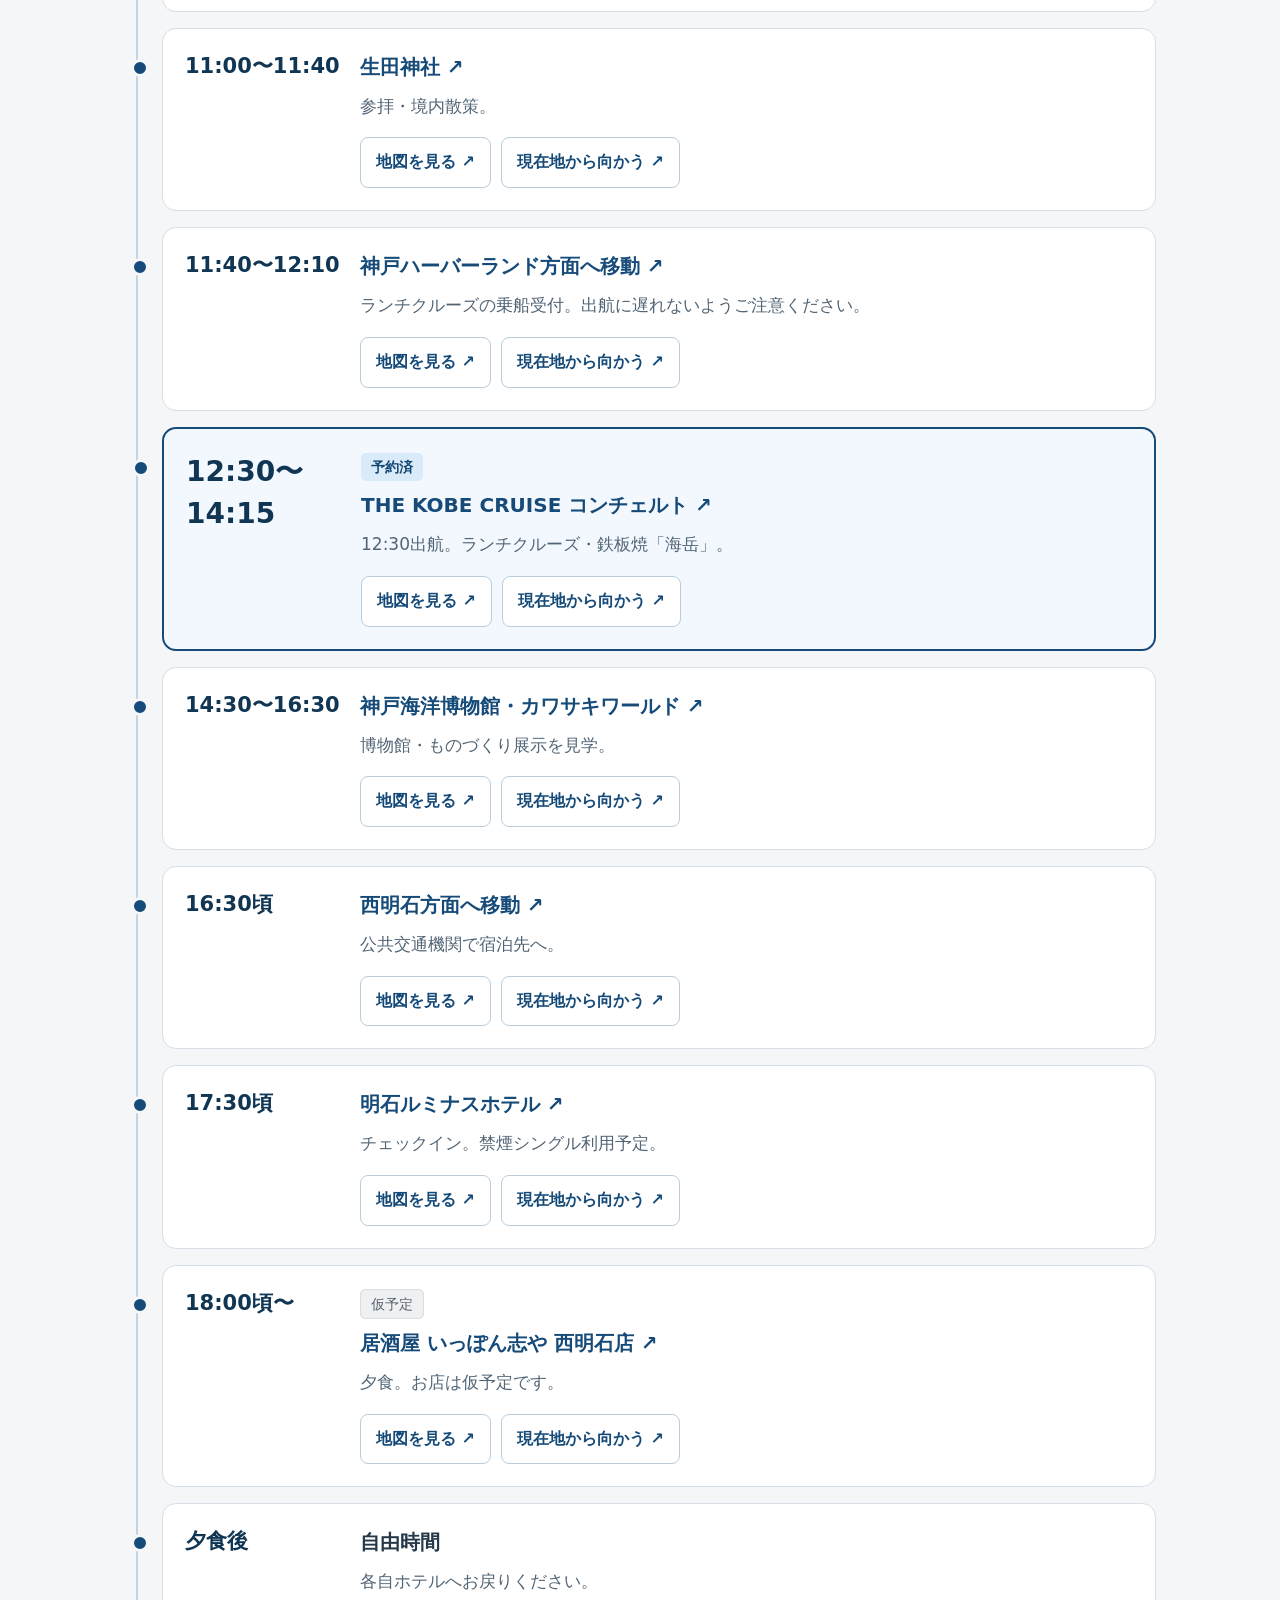
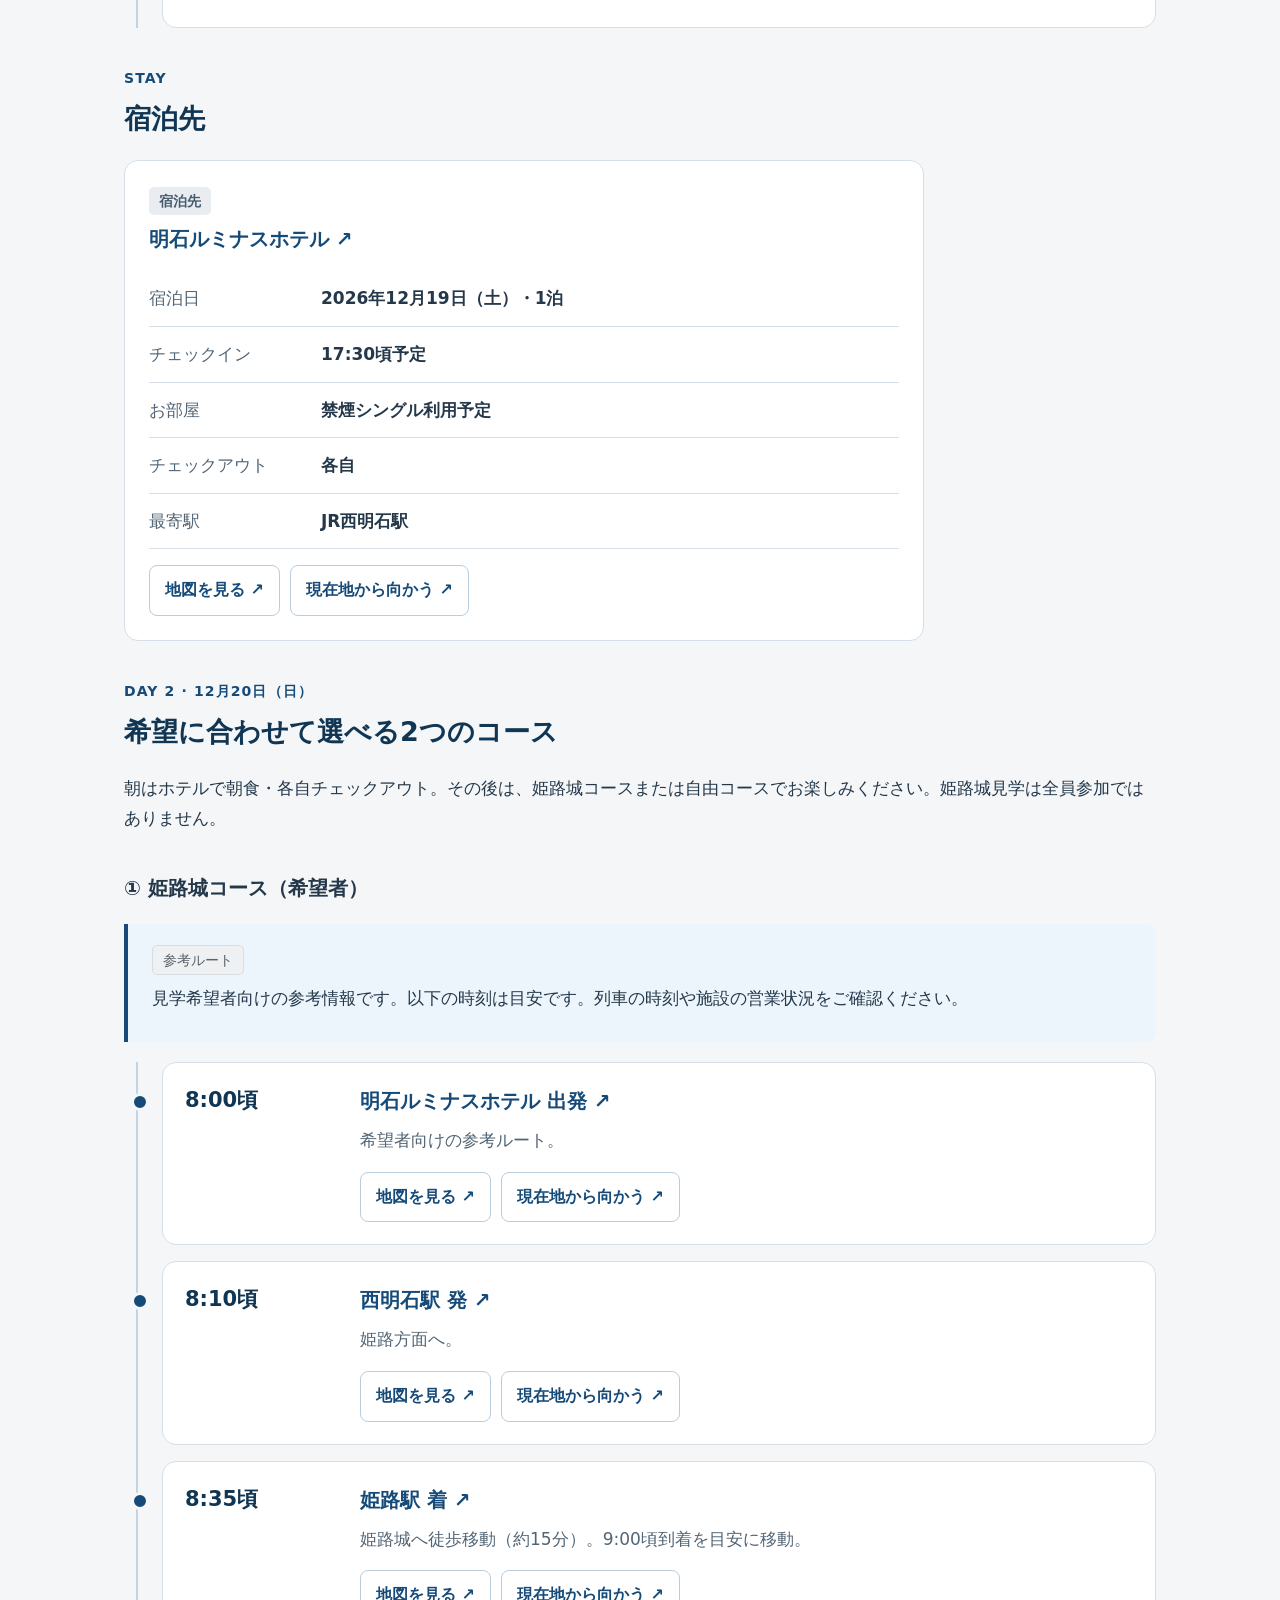
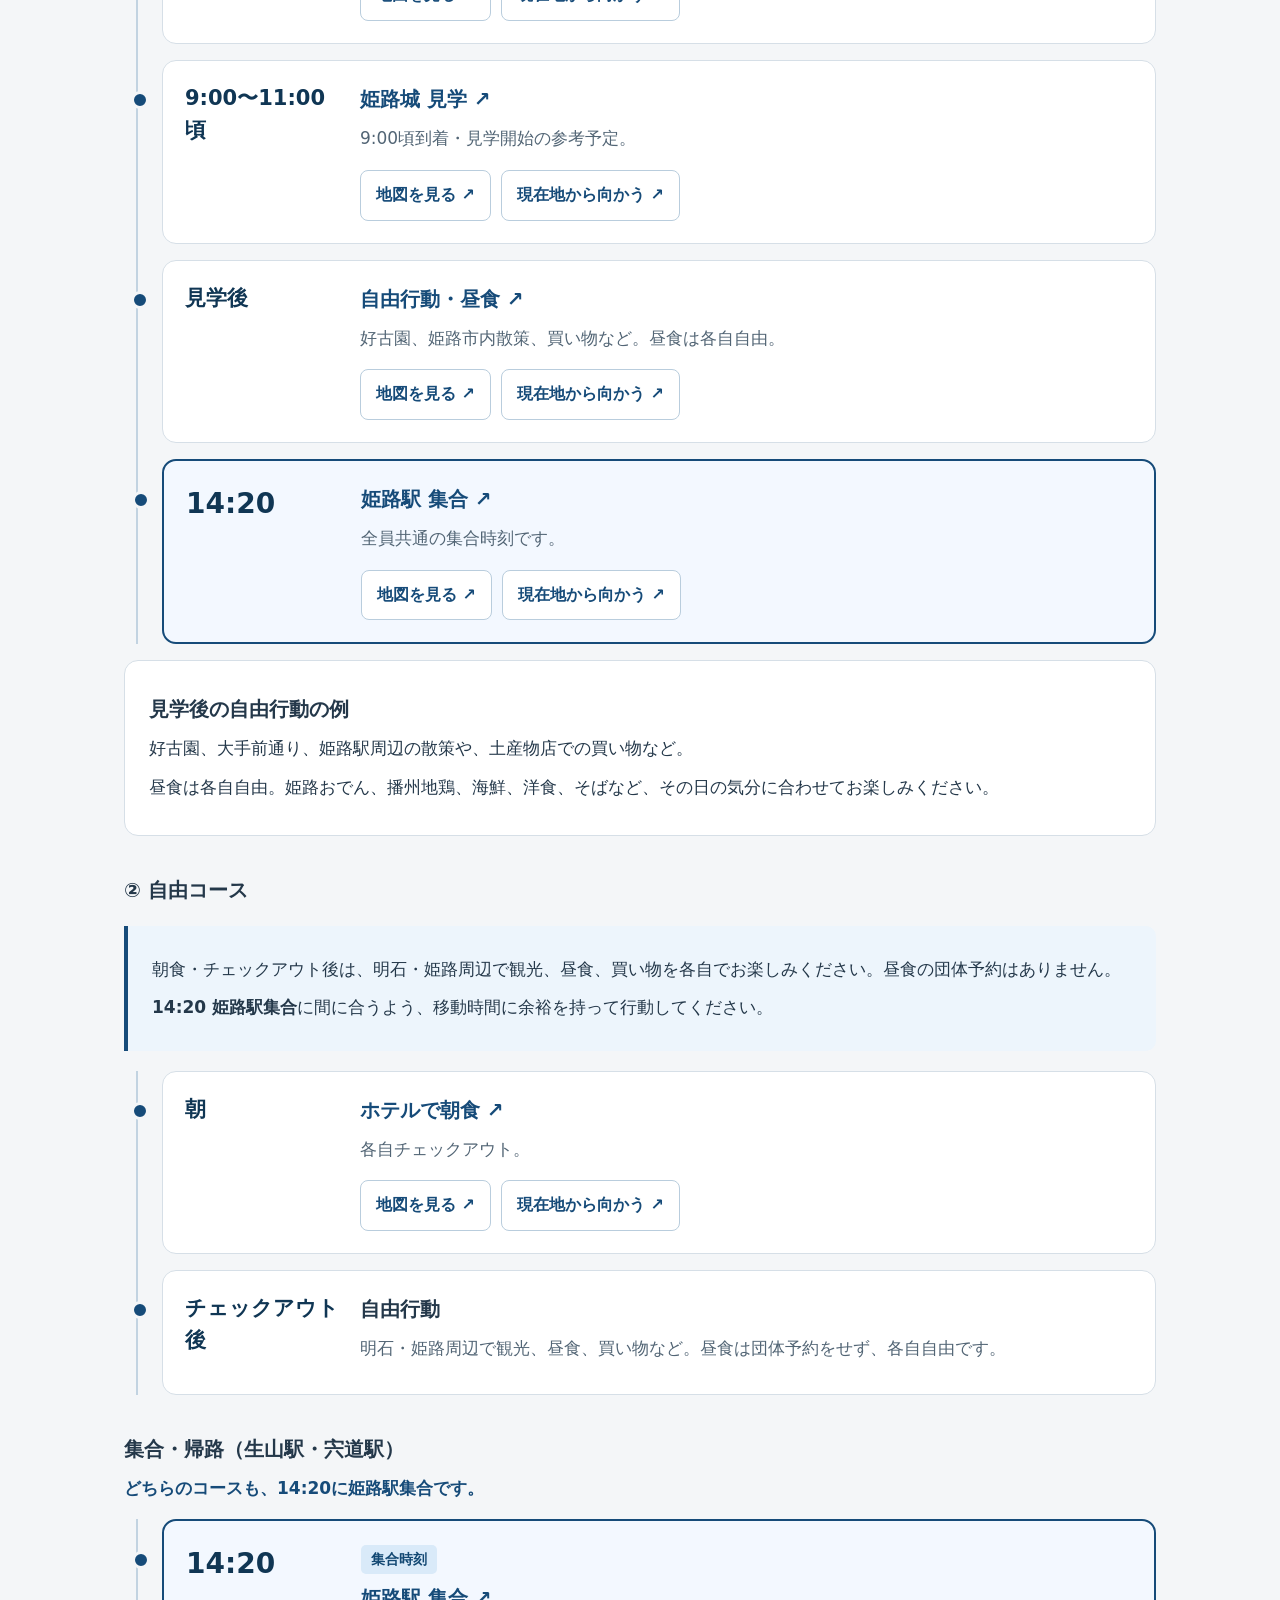
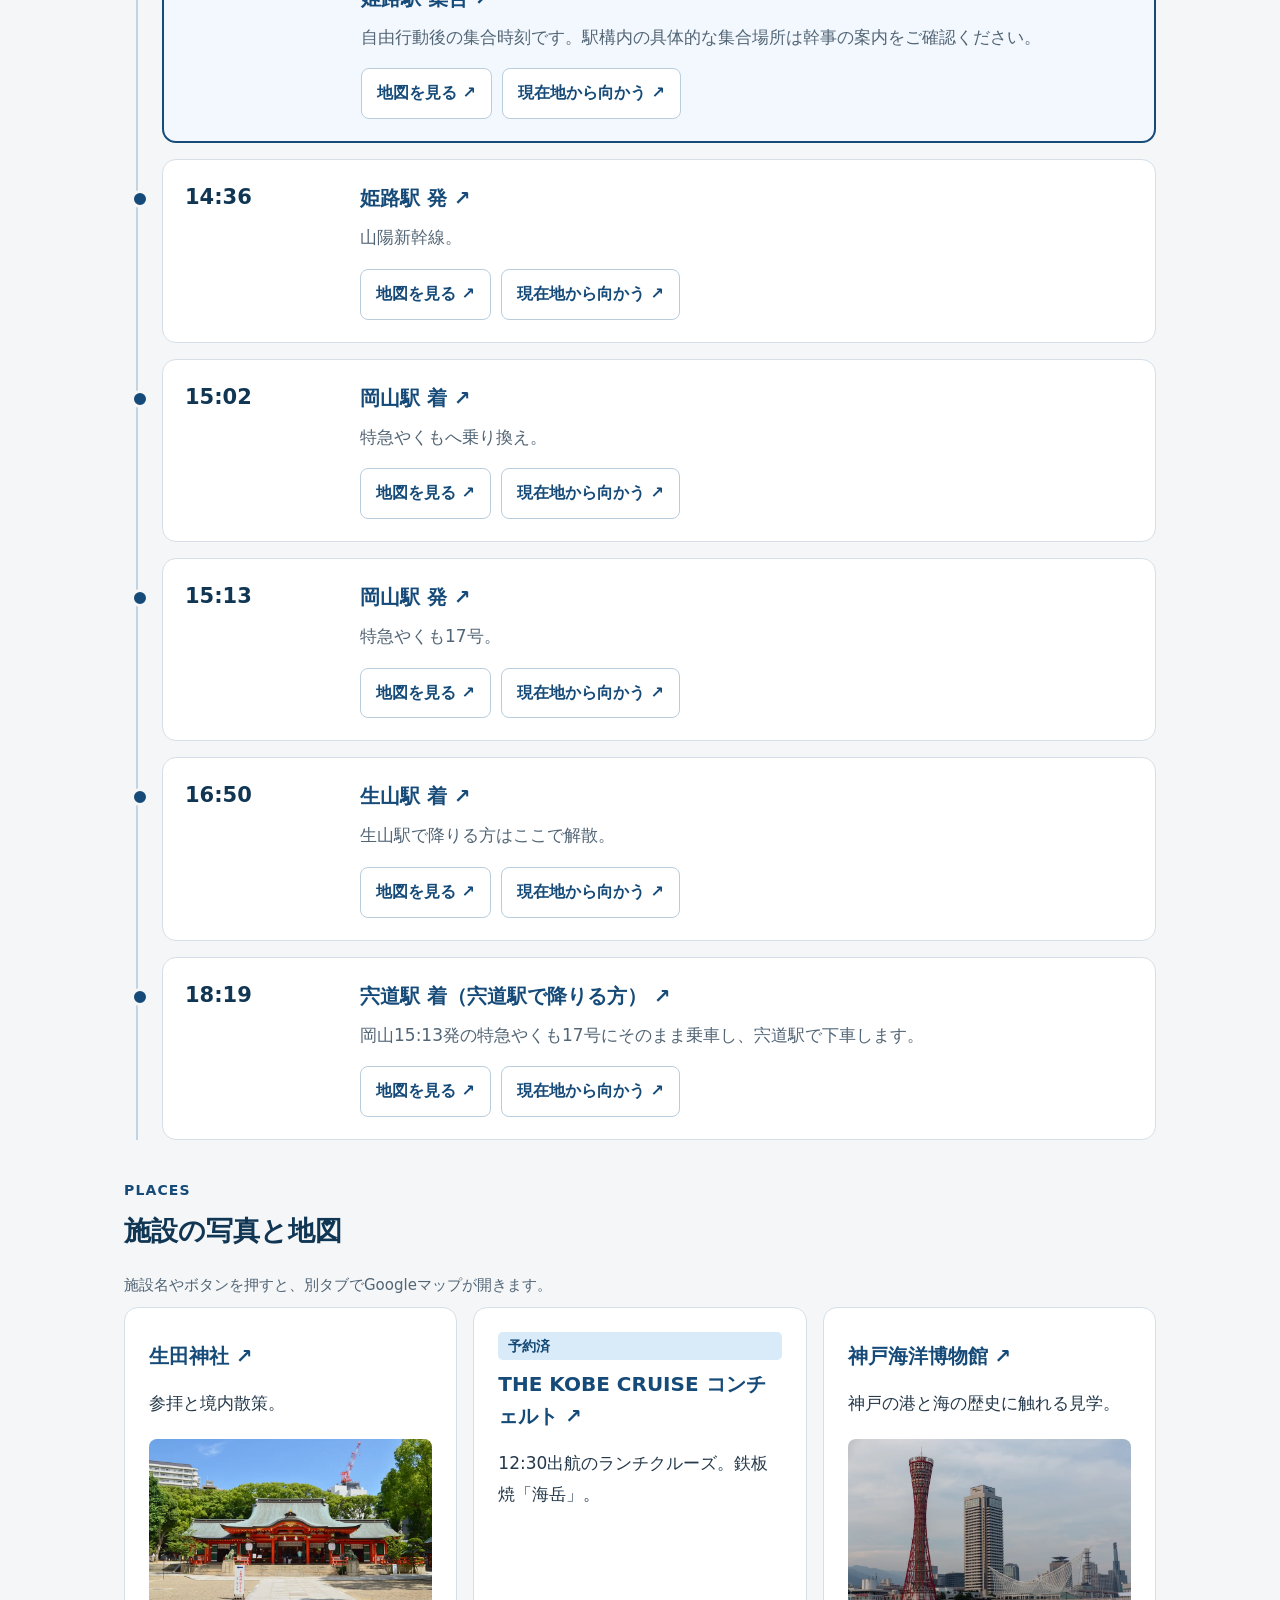
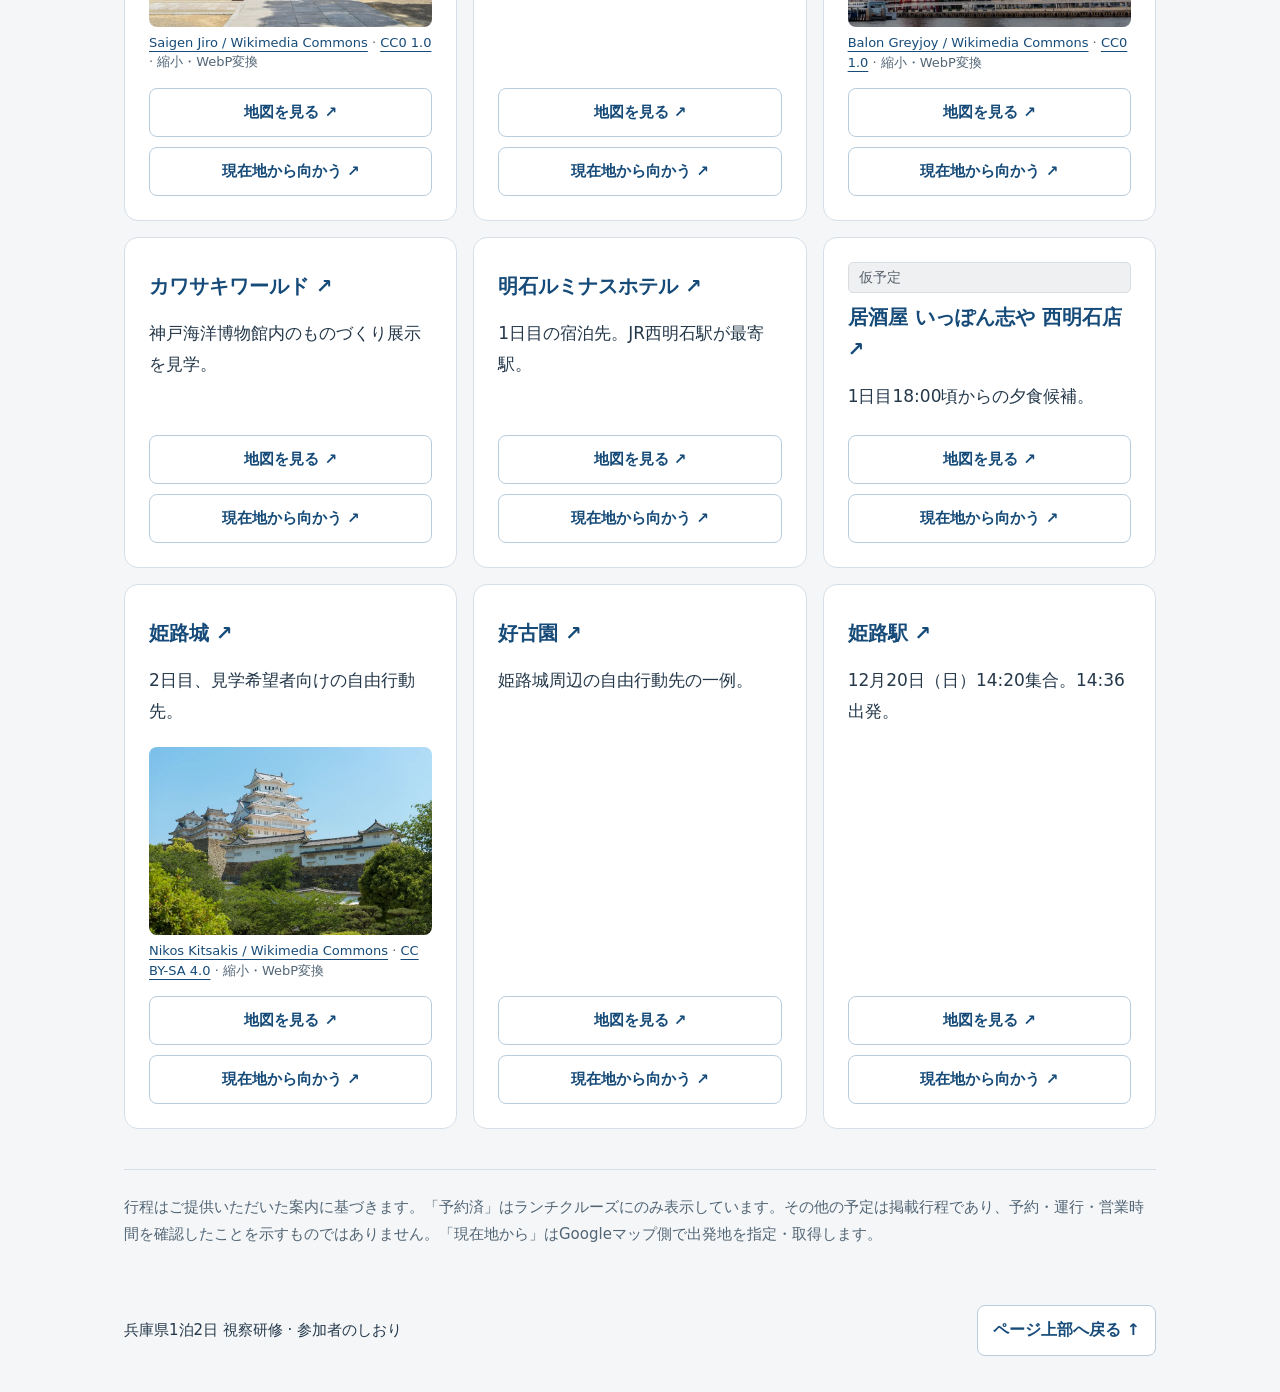
==== commit 9ea44026: "Publish photo navigation and versioned assets" ====
--- a/index.html
+++ b/index.html
@@ -3,10 +3,10 @@
 <head>
 <meta charset="utf-8"><meta name="viewport" content="width=device-width, initial-scale=1"><meta name="theme-color" content="#164b79">
 <title>兵庫県1泊2日 視察研修｜参加者のしおり</title>
-<link rel="stylesheet" href="style.css"><script src="data.js" defer></script><script src="app.js" defer></script>
+<link rel="stylesheet" href="style.css?v=20261120-photos"><script src="data.js?v=20261120-photos" defer></script><script src="app.js?v=20261120-photos" defer></script>
 </head>
 <body id="top">
-<header class="hero wrap"><p class="eyebrow">参加者のしおり</p><h1>兵庫県1泊2日<br class="mobile"> 視察研修</h1><p class="date">2026.12.19 SAT - 12.20 SUN</p><p>神戸・明石・姫路を巡る1泊2日</p><div class="chips"><span>9名予定</span><span>JR・新幹線・公共交通機関</span></div><p class="small">参加人数や一部予定は変更になる可能性があります。</p></header>
+<header class="hero wrap"><p class="eyebrow">参加者のしおり</p><h1>兵庫県1泊2日<br class="mobile"> 視察研修</h1><p class="date">2026.12.19 SAT - 12.20 SUN</p><p>神戸・明石・姫路を巡る1泊2日</p><div class="chips"><span>9名予定</span><span>JR・新幹線・公共交通機関</span></div><p class="small">参加人数や一部予定は変更になる可能性があります。</p><p><a class="button secondary" href="#facilities">目的地の写真と地図を見る ↓</a></p></header>
 <nav class="navigation" aria-label="ページ内の案内"><div class="wrap nav-inner"><a href="#day1">1日目</a><a href="#day2">2日目</a><a href="#hotel">宿泊</a><a href="#meeting">集合時間</a><a href="#castle">姫路城希望者</a><a href="#weather">天気予報</a></div></nav>
 <main class="wrap">
 <noscript><p class="notice">行程の表示にはJavaScriptが必要です。2日目は12月20日14:20に姫路駅集合、14:36発です。宿泊は明石ルミナスホテルです。</p></noscript>
@@ -38,7 +38,7 @@
 <section id="castle" class="section"><h3>① 姫路城コース（希望者）</h3><div class="notice"><span class="label tentative">参考ルート</span><p>見学希望者向けの参考情報です。以下の時刻は目安です。列車の時刻や施設の営業状況をご確認ください。</p></div><div class="timeline" id="castle-timeline"></div><article class="card"><h3>見学後の自由行動の例</h3><p>好古園、大手前通り、姫路駅周辺の散策や、土産物店での買い物など。</p><p>昼食は各自自由。姫路おでん、播州地鶏、海鮮、洋食、そばなど、その日の気分に合わせてお楽しみください。</p></article></section>
 <section id="free-course" class="section"><h3>② 自由コース</h3><div class="notice"><p>朝食・チェックアウト後は、明石・姫路周辺で観光、昼食、買い物を各自でお楽しみください。昼食の団体予約はありません。</p><p><strong>14:20 姫路駅集合</strong>に間に合うよう、移動時間に余裕を持って行動してください。</p></div><div class="timeline" id="free-timeline"></div></section>
 <section class="section"><h3>集合・帰路（生山駅・宍道駅）</h3><p class="inline-emphasis">どちらのコースも、14:20に姫路駅集合です。</p><div class="timeline" id="timeline2"></div></section></section>
-<section class="section" id="facilities"><p class="eyebrow">PLACES</p><h2>施設と地図</h2><p class="section-note">施設名やボタンを押すと、別タブでGoogleマップが開きます。</p><div class="facility-grid" id="facility-grid"></div></section>
+<section class="section" id="facilities"><p class="eyebrow">PLACES</p><h2>施設の写真と地図</h2><p class="section-note">施設名やボタンを押すと、別タブでGoogleマップが開きます。</p><div class="facility-grid" id="facility-grid"></div></section>
 <p class="footnote">行程はご提供いただいた案内に基づきます。「予約済」はランチクルーズにのみ表示しています。その他の予定は掲載行程であり、予約・運行・営業時間を確認したことを示すものではありません。「現在地から」はGoogleマップ側で出発地を指定・取得します。</p>
 </main><footer class="wrap"><span>兵庫県1泊2日 視察研修 · 参加者のしおり</span><a href="#top" class="button secondary">ページ上部へ戻る ↑</a></footer>
 </body></html>
--- a/style.css
+++ b/style.css
@@ -19,3 +19,19 @@
   .weather-grid { grid-template-columns: 1fr; }
   .navigation a:nth-last-child(-n+2) { grid-column: span 2; }
 }
+
+.facility-photo {
+  margin: 12px 0 0;
+}
+.facility-photo img {
+  display: block;
+  width: 100%;
+  height: auto;
+  border-radius: 8px;
+}
+.facility-photo figcaption {
+  margin-top: 6px;
+  color: var(--muted);
+  font-size: 13px;
+  line-height: 1.5;
+}
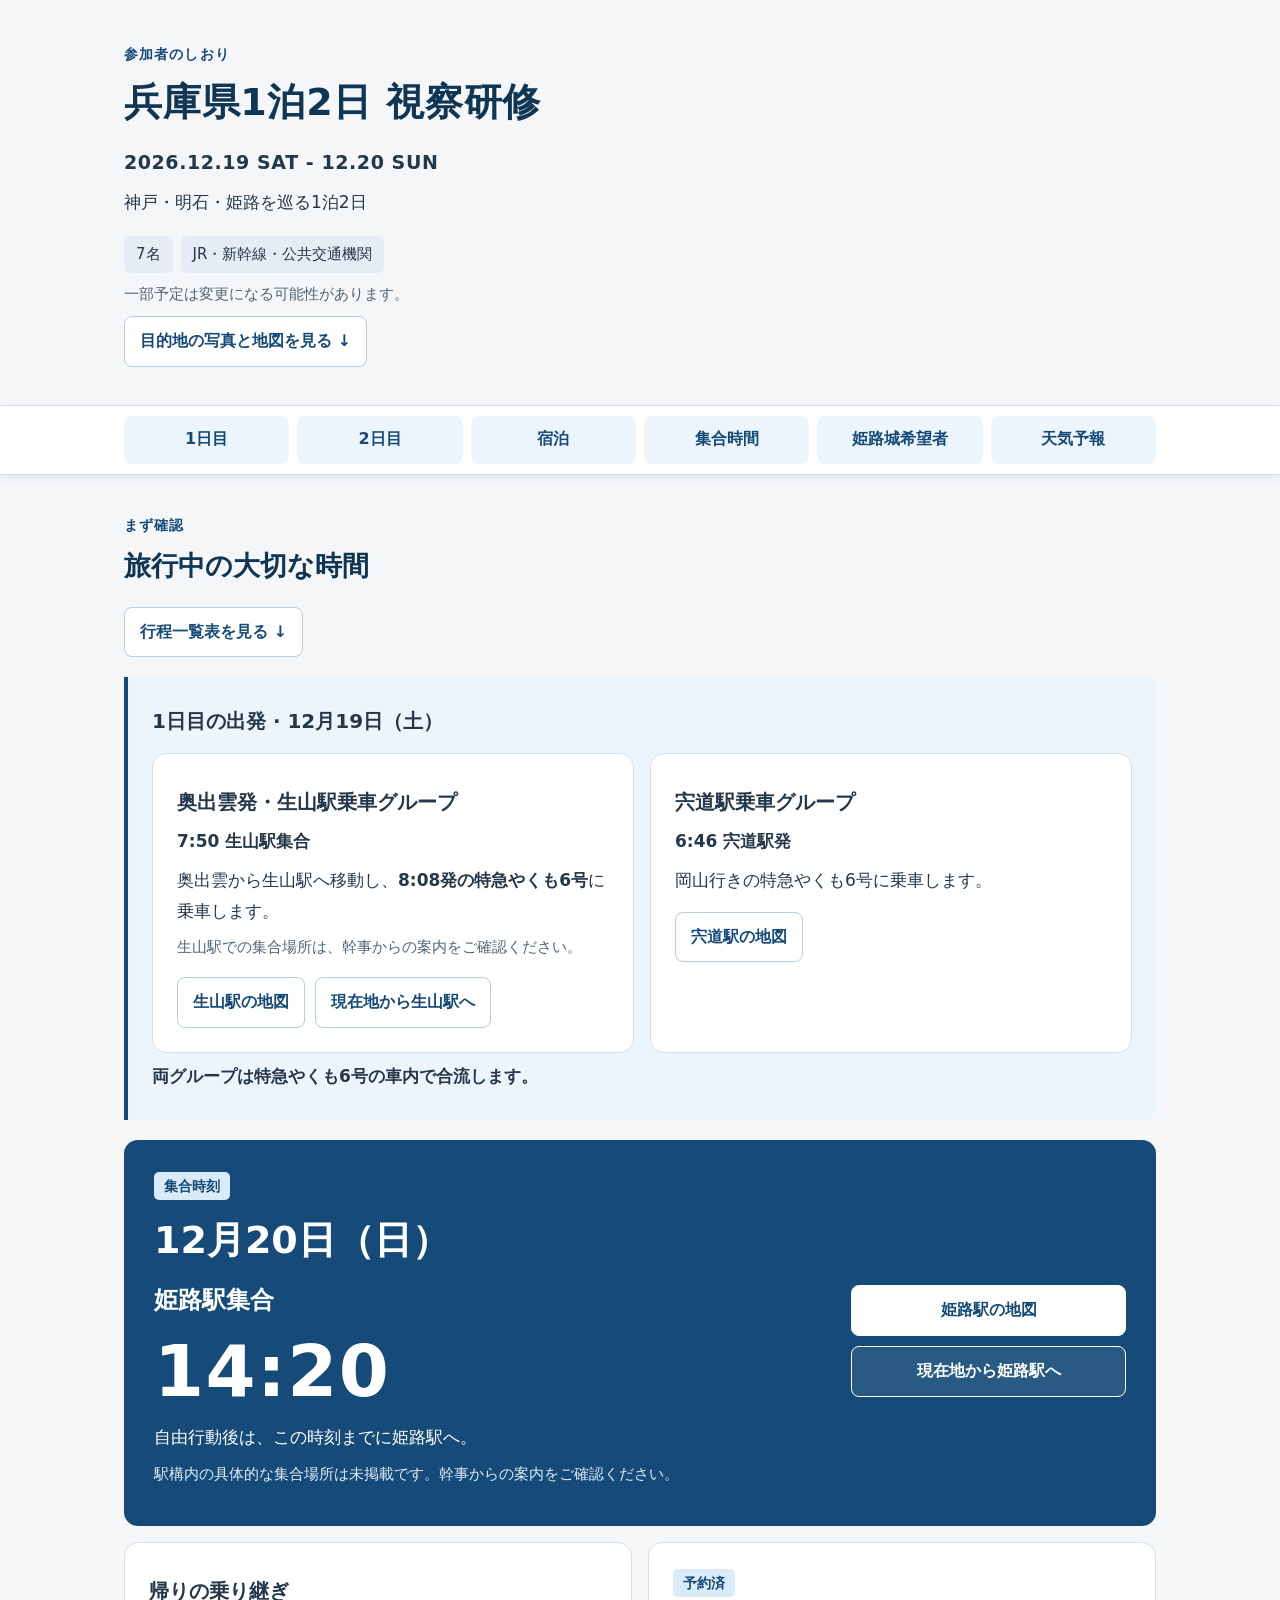
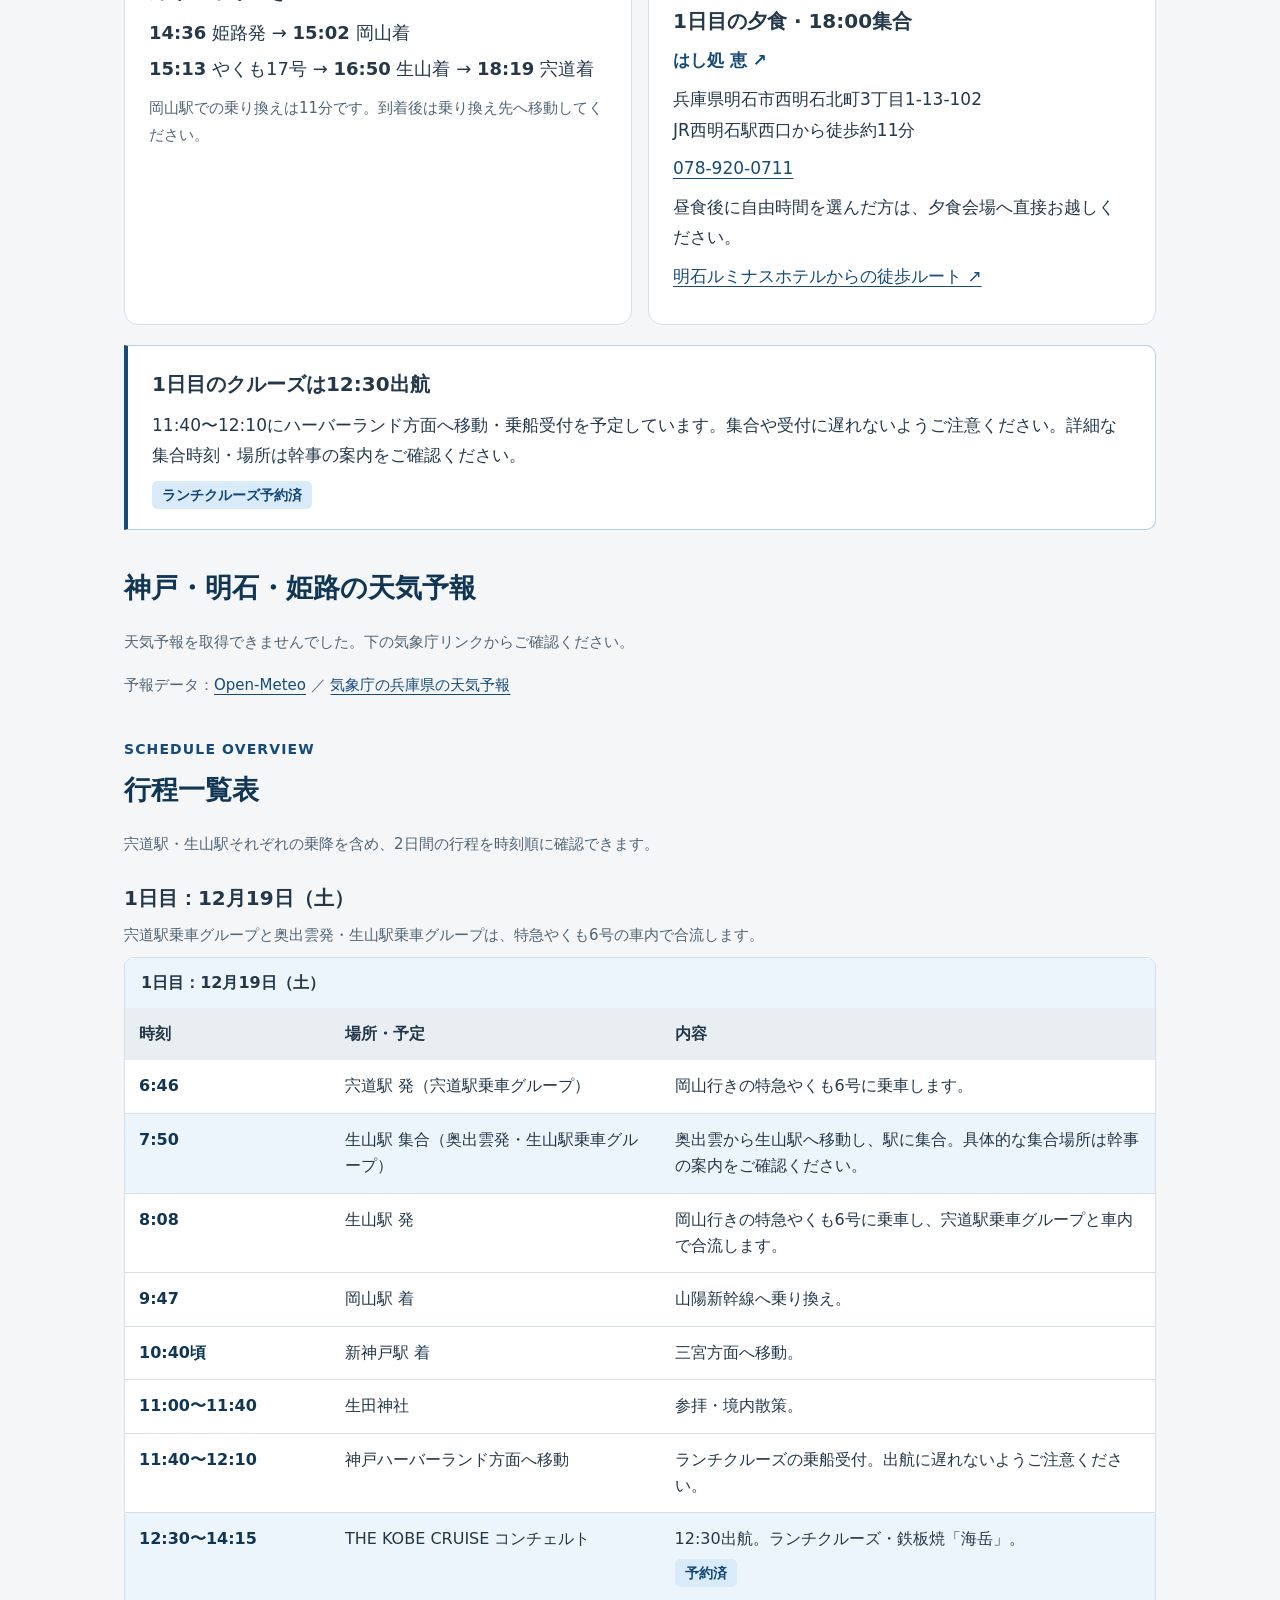
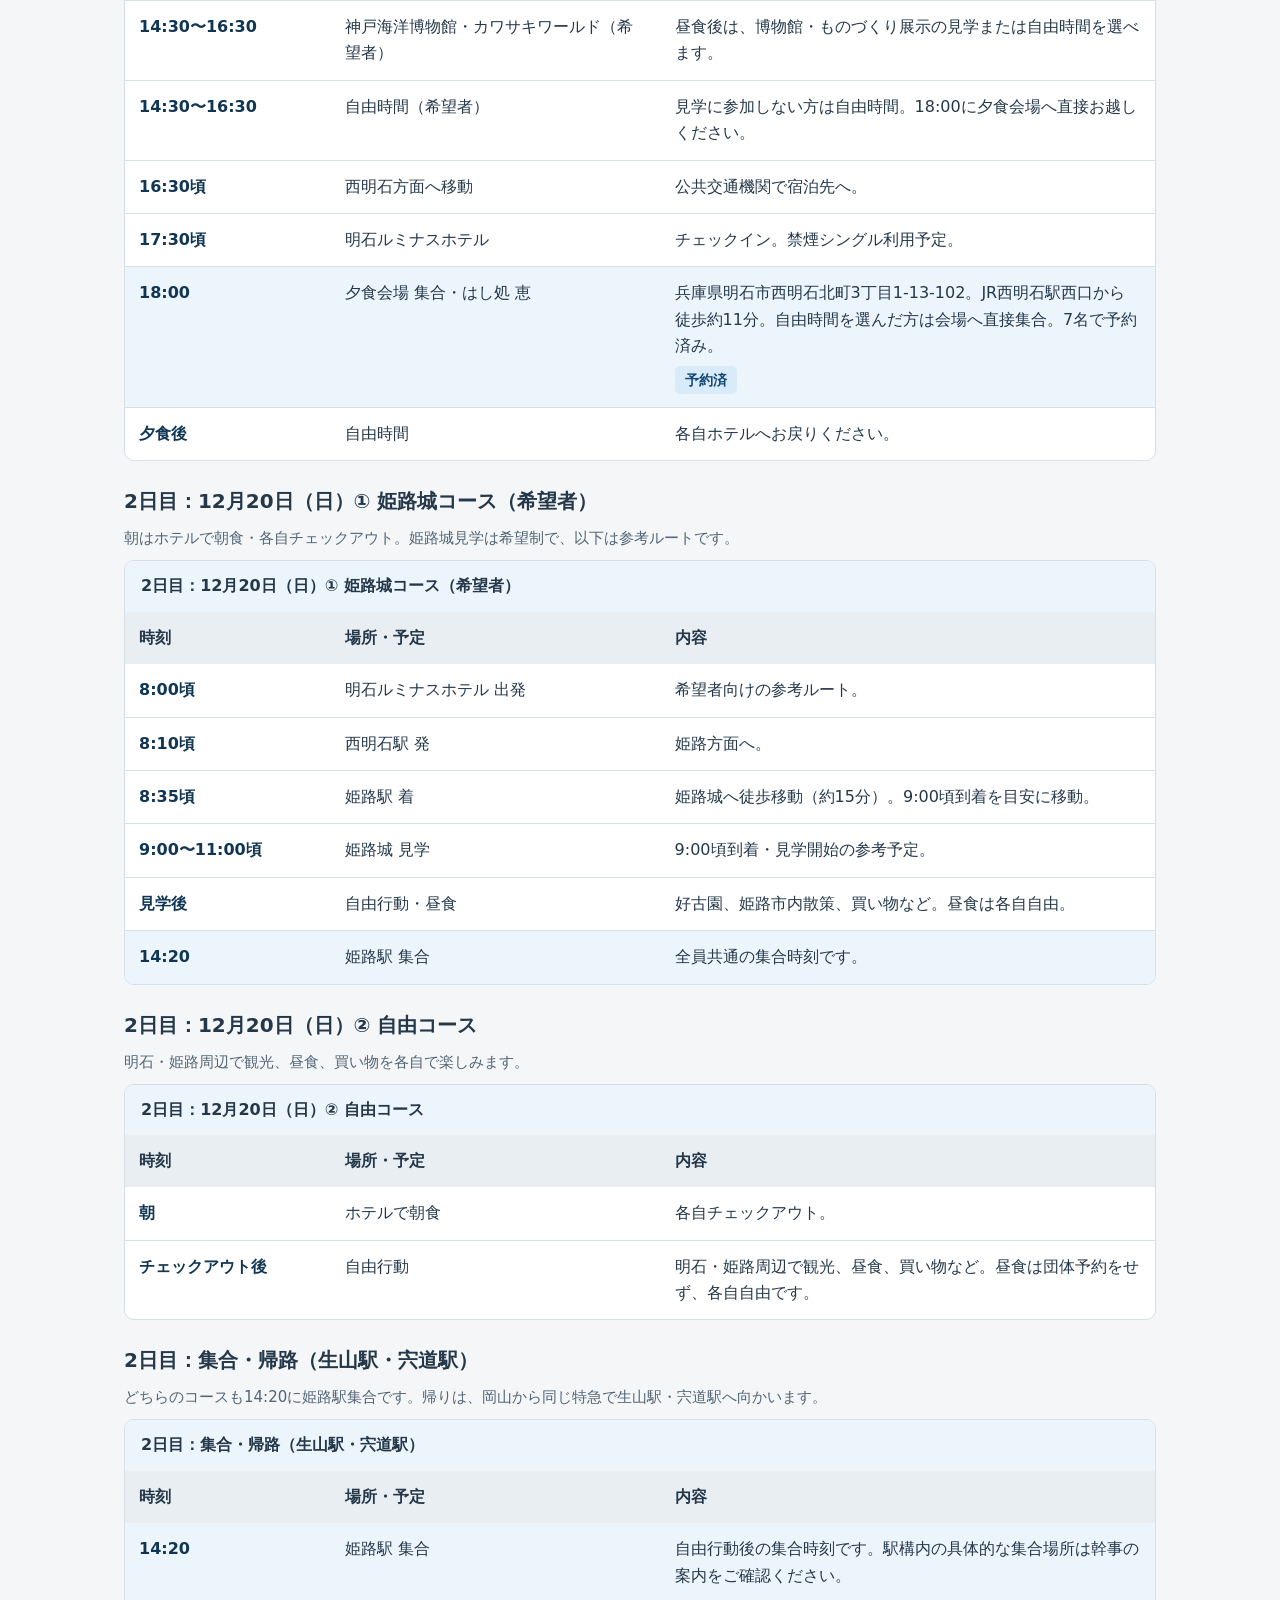
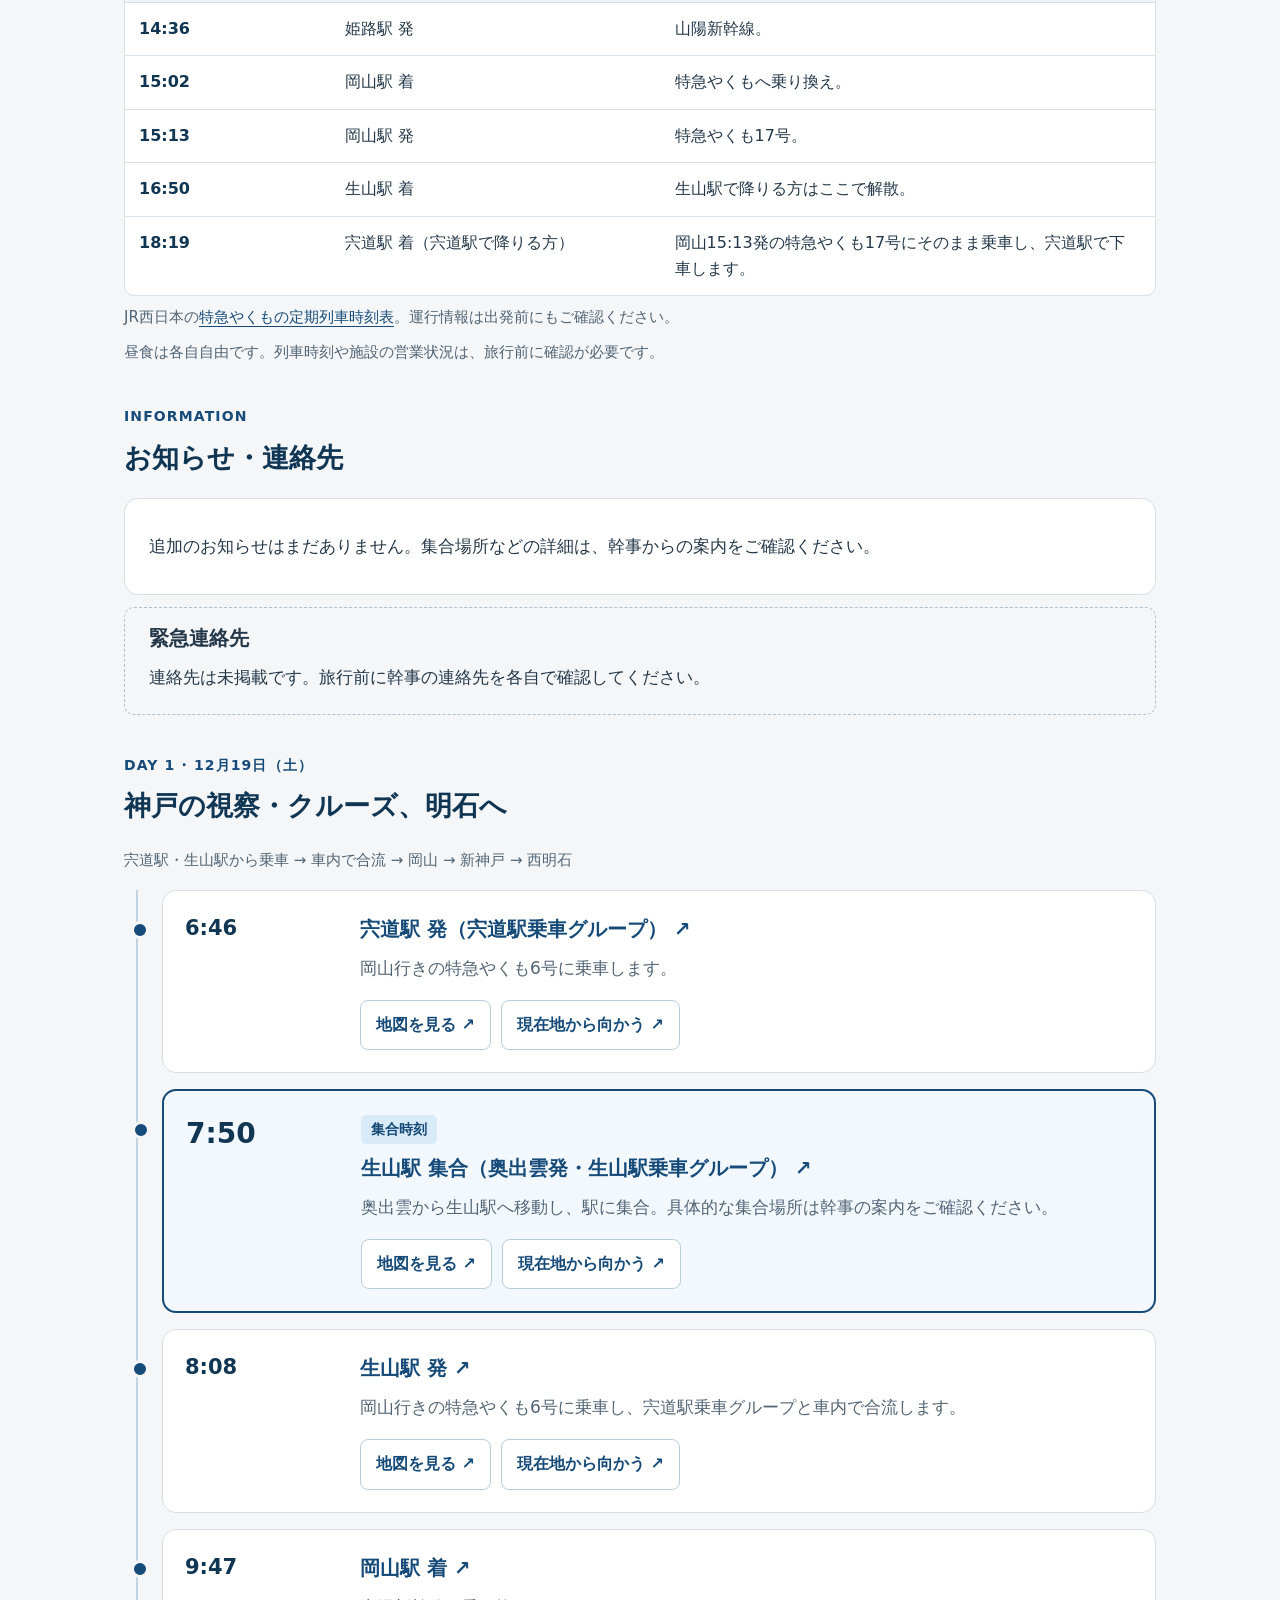
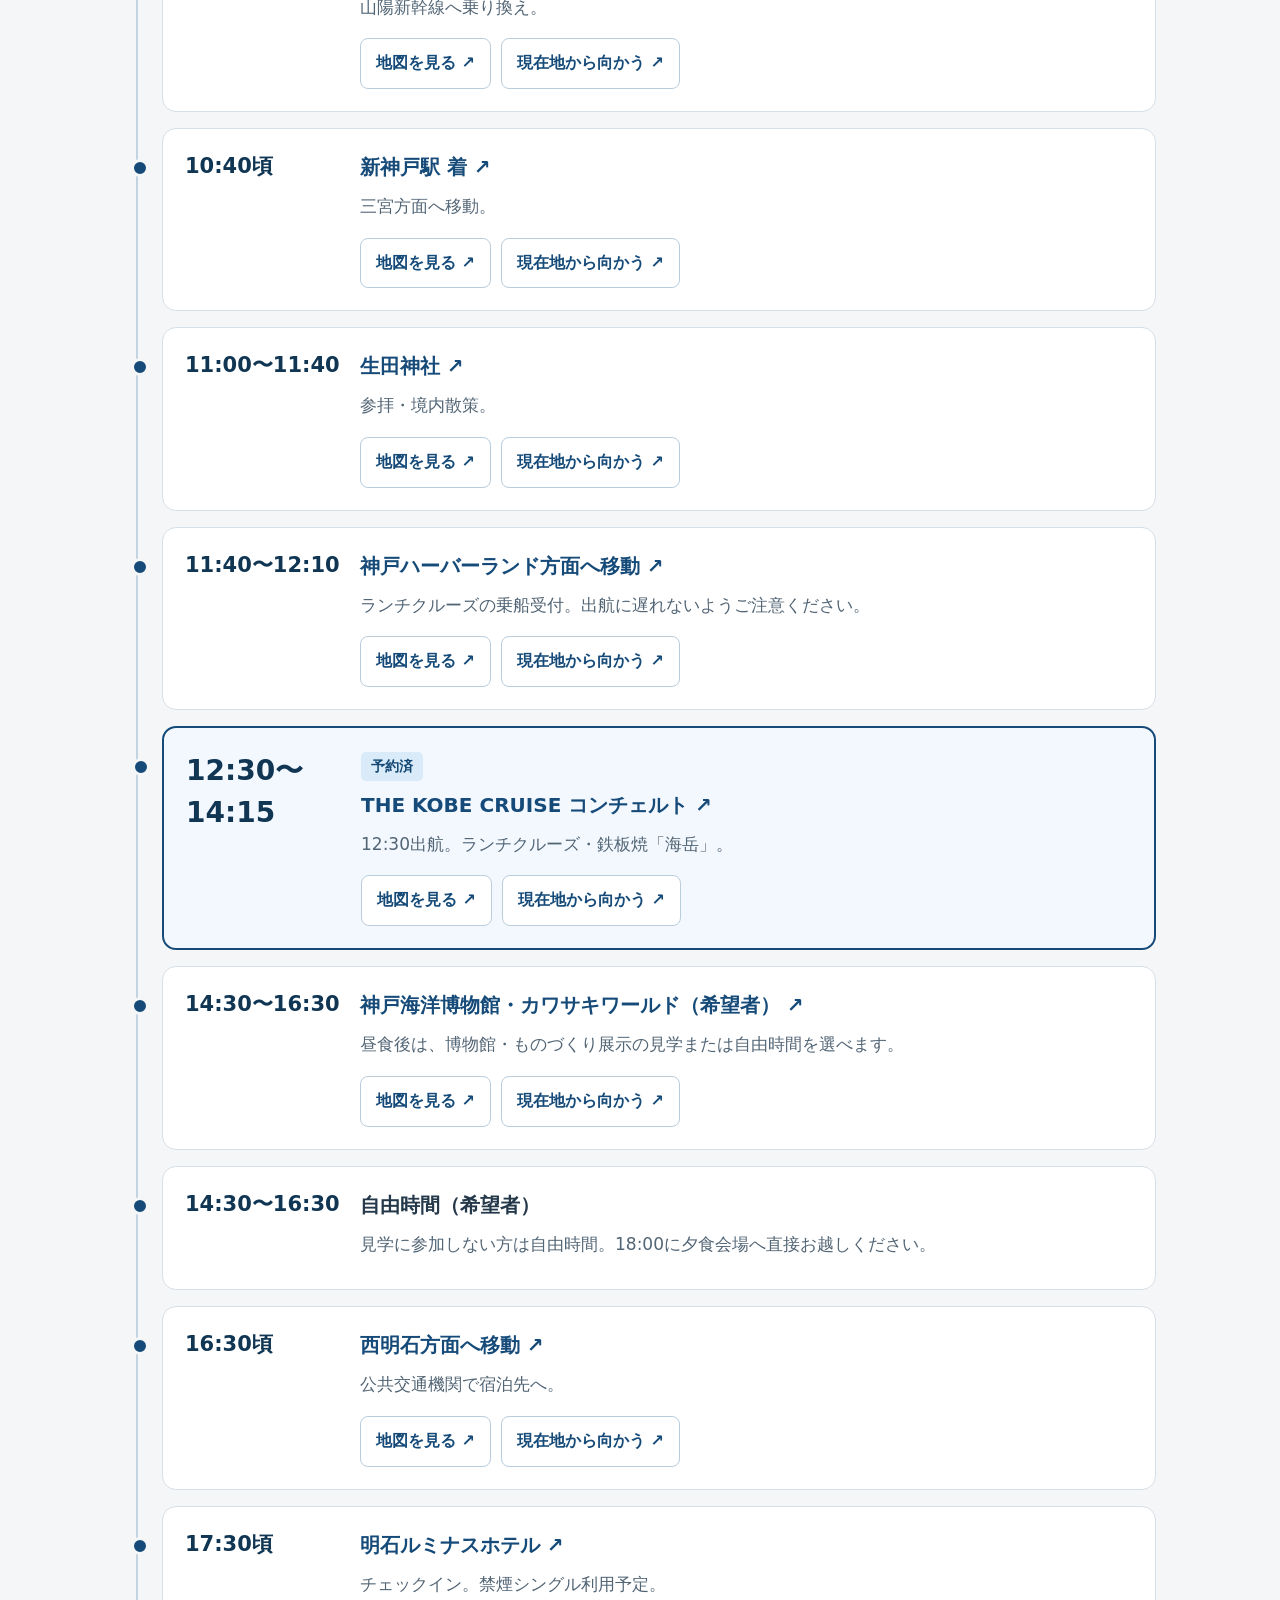
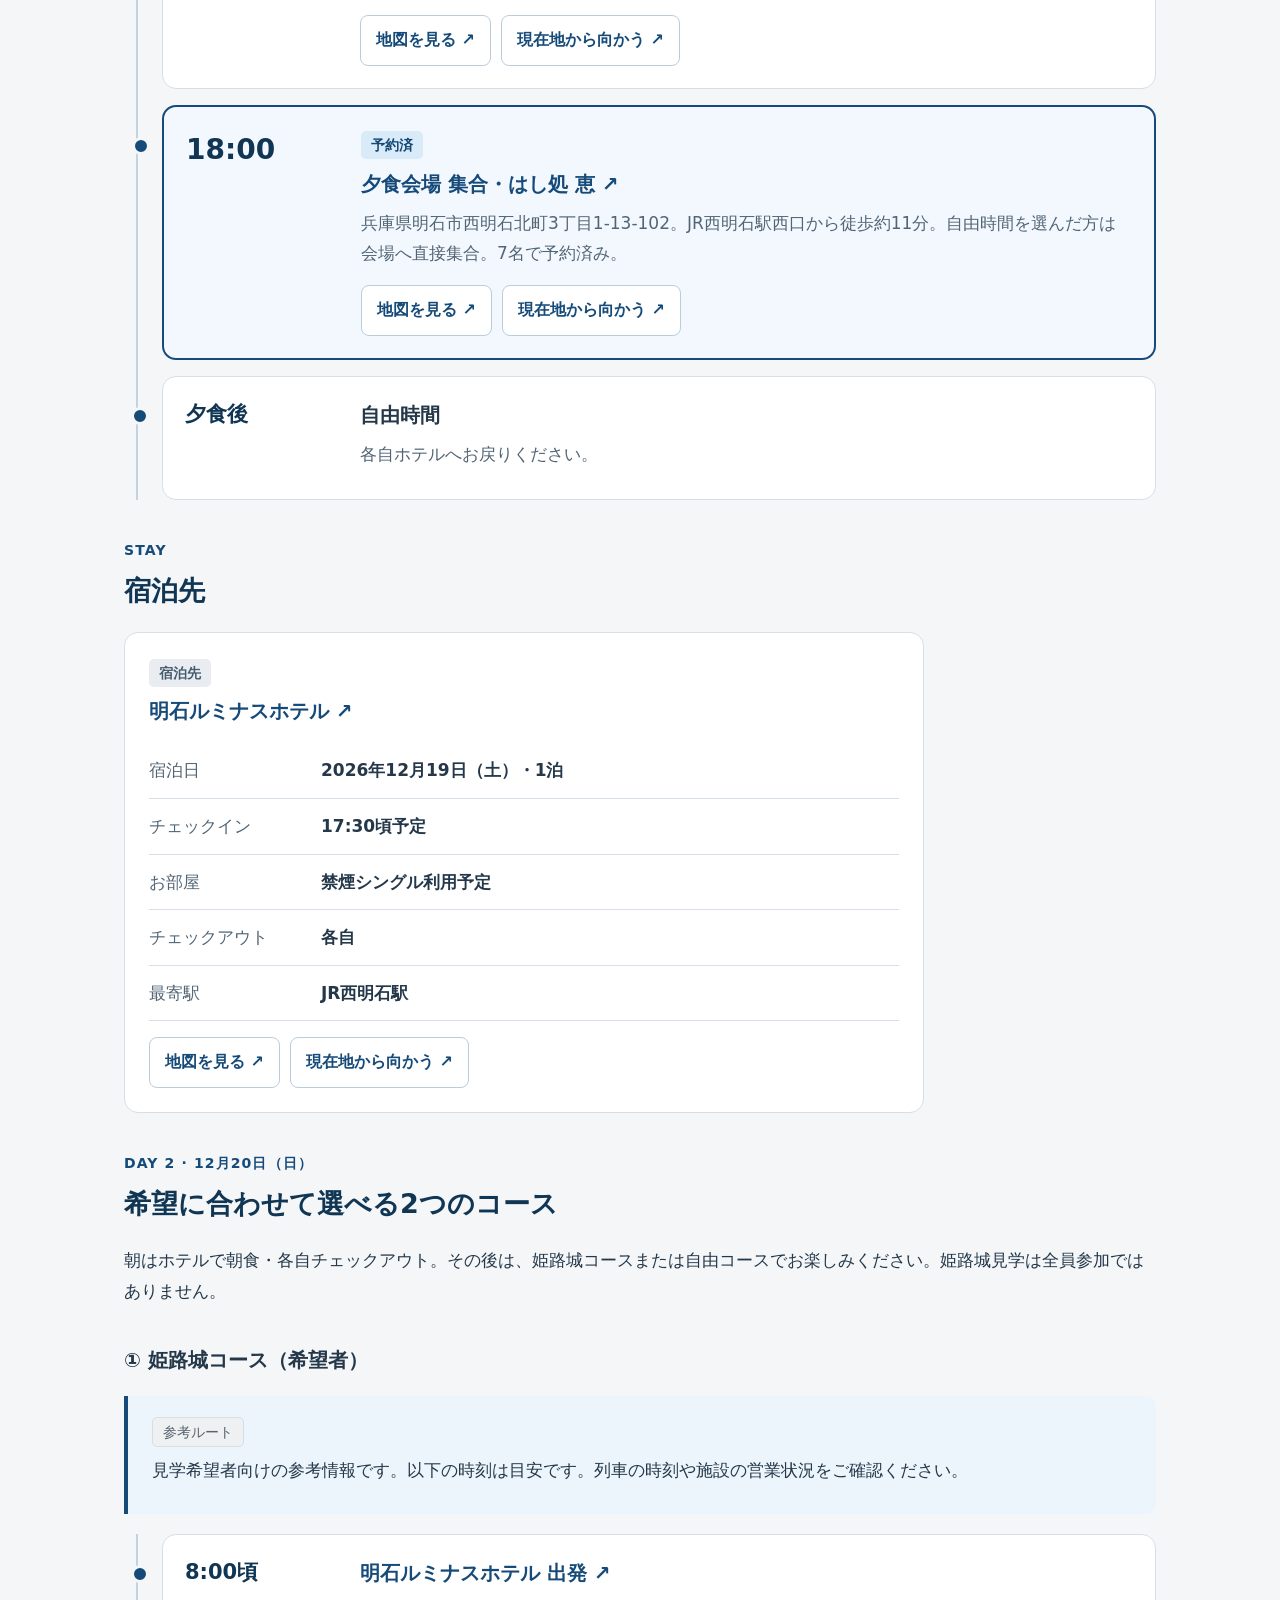
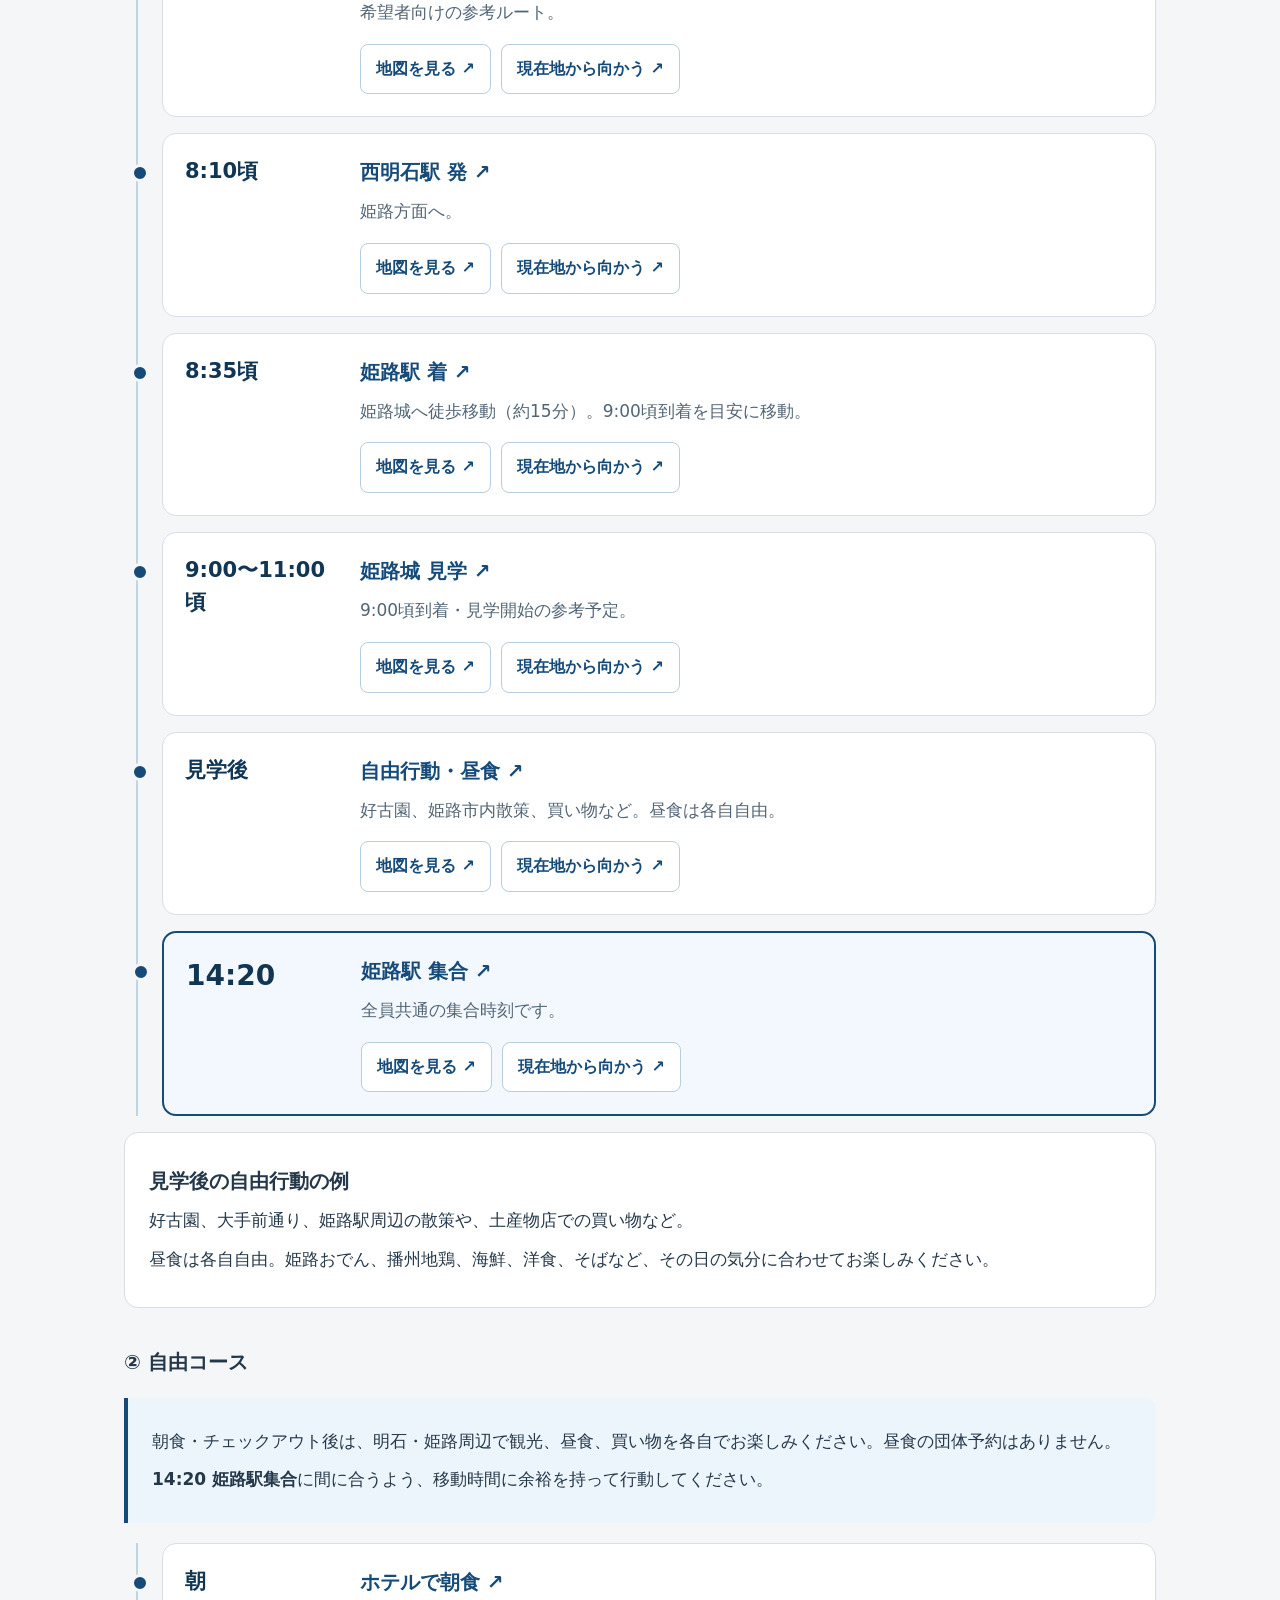
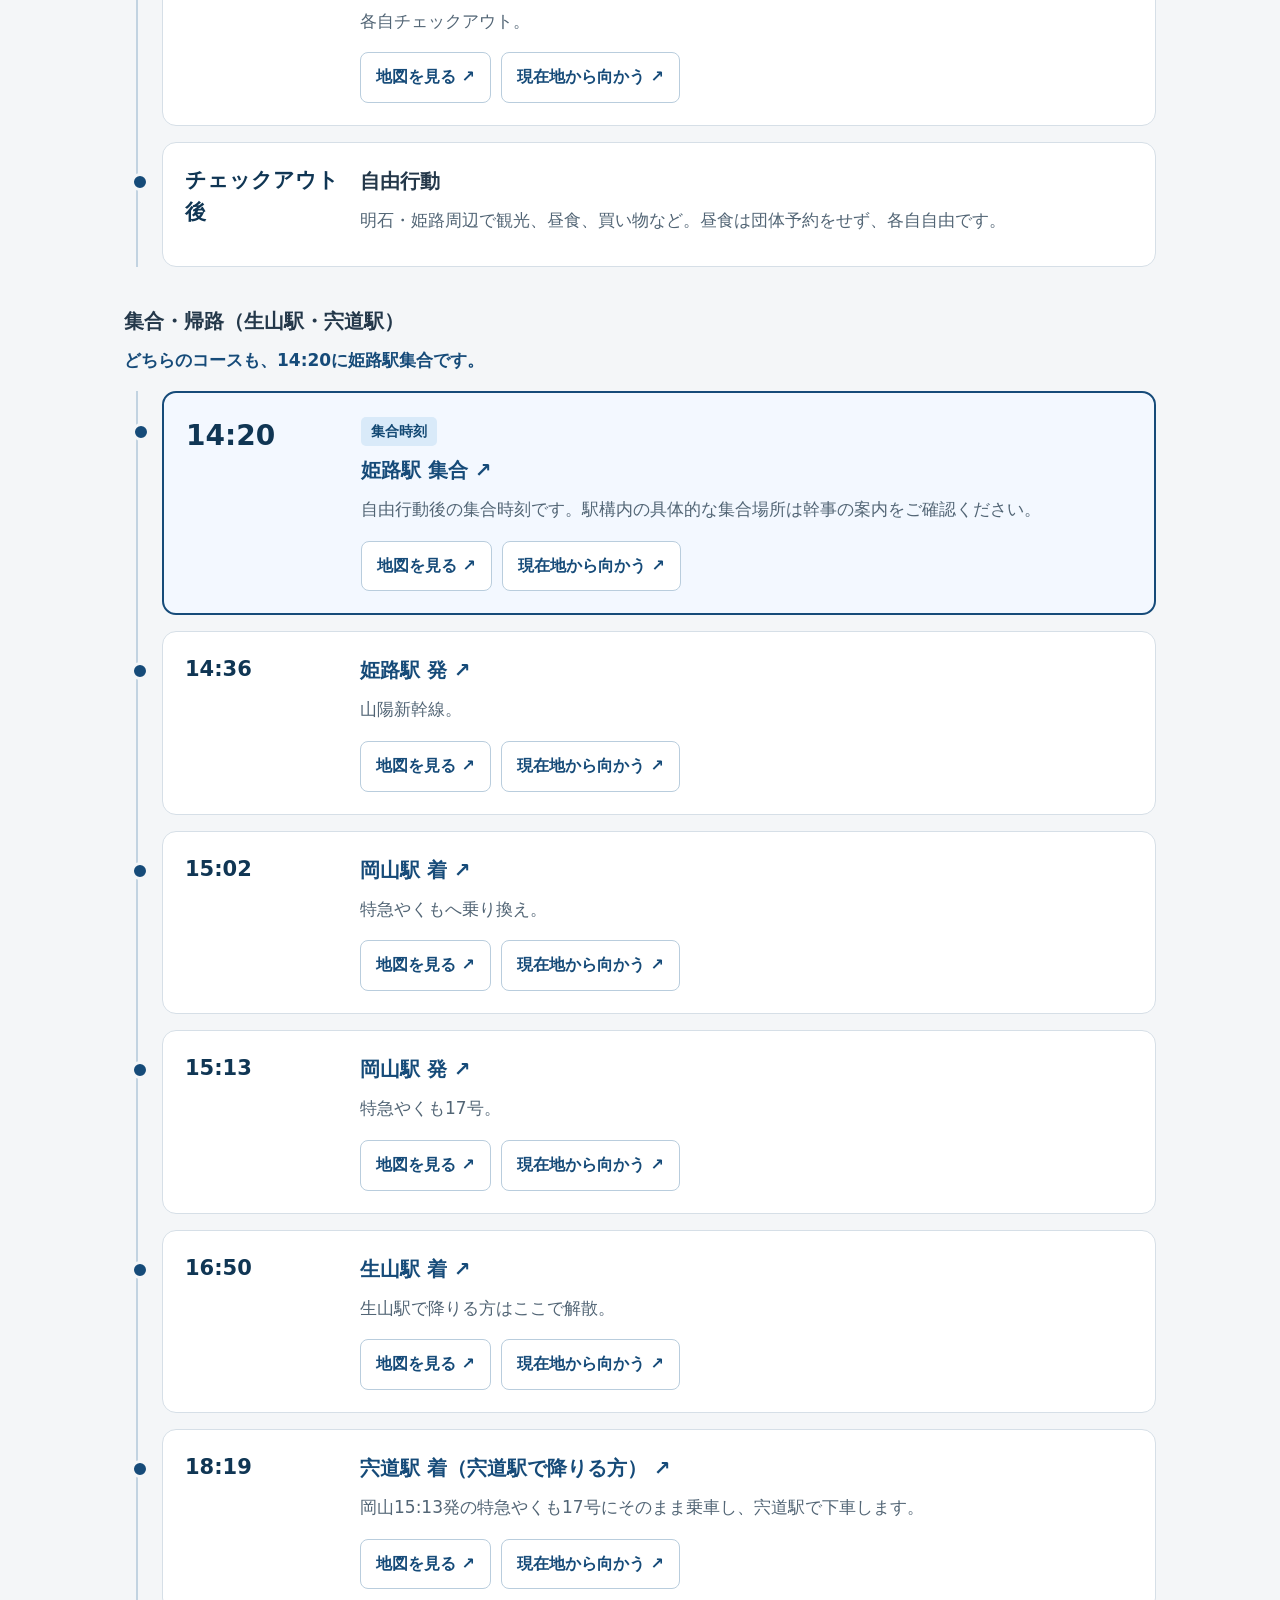
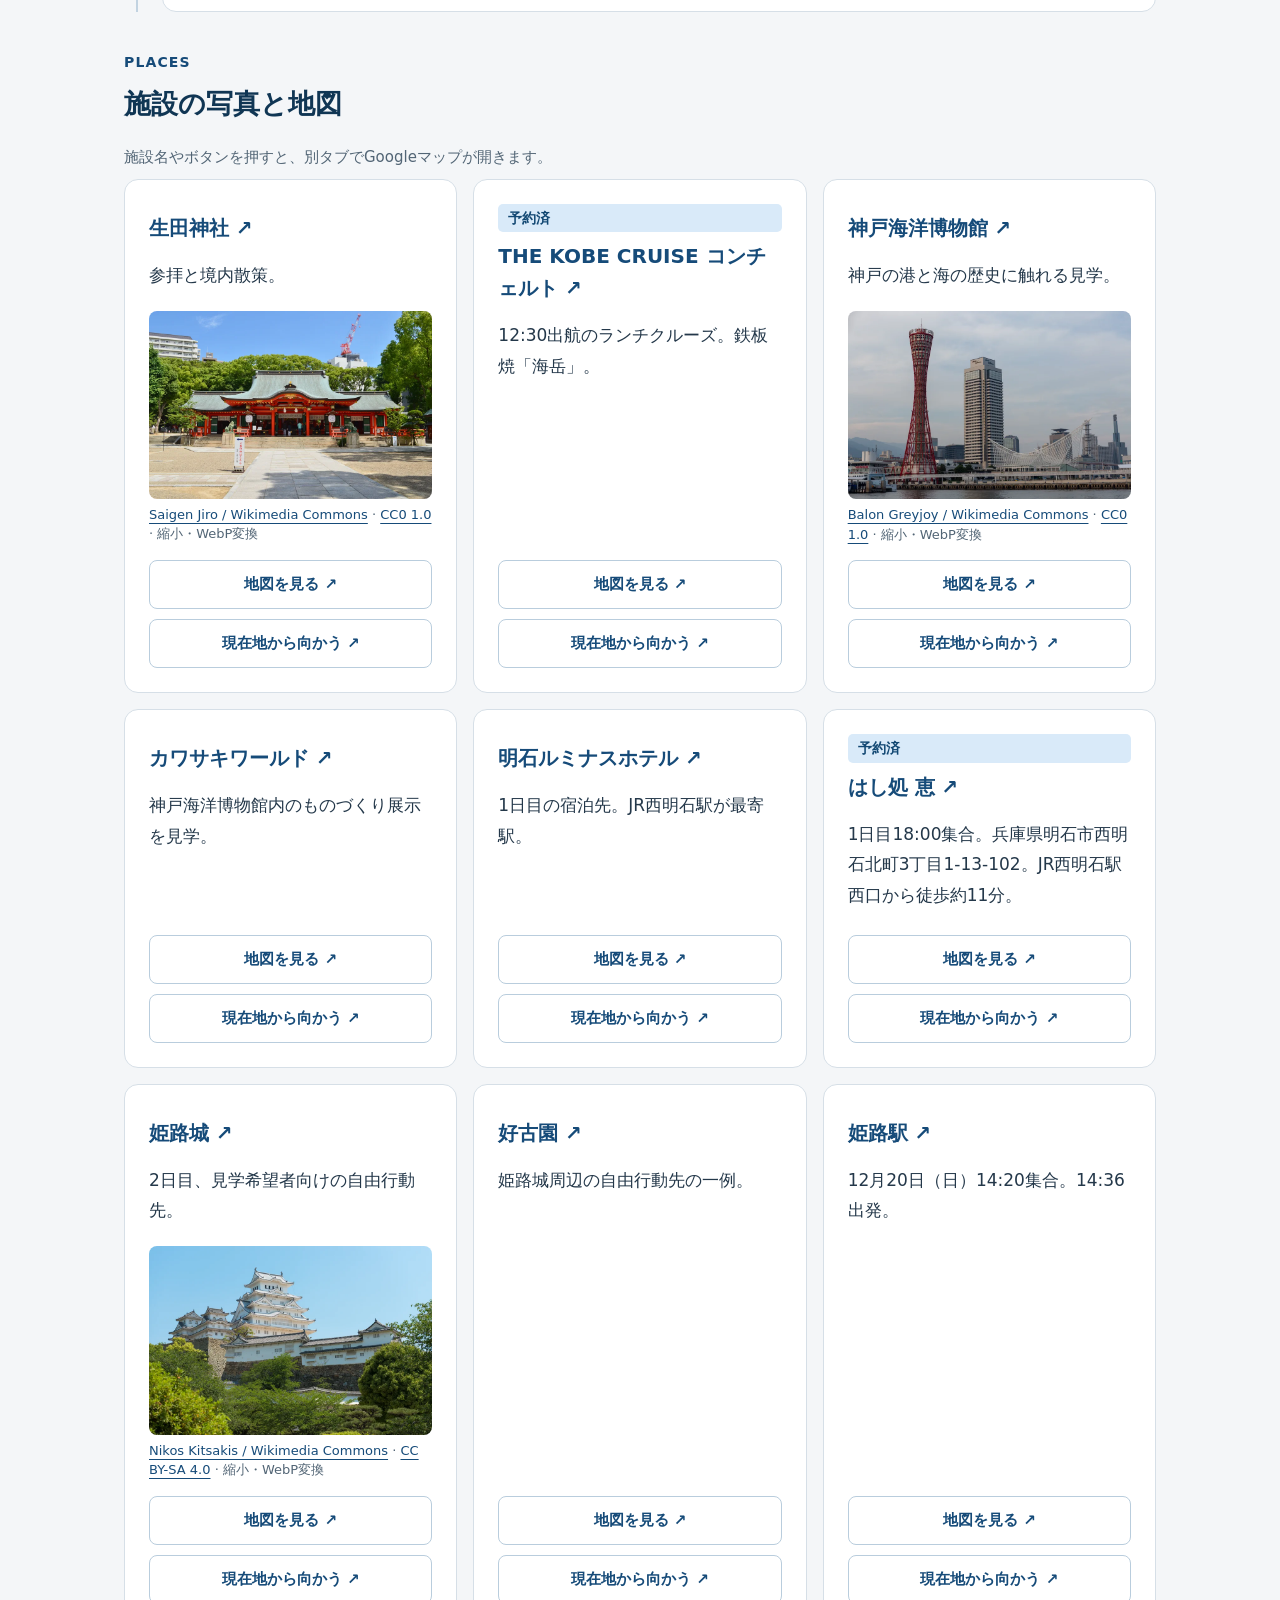
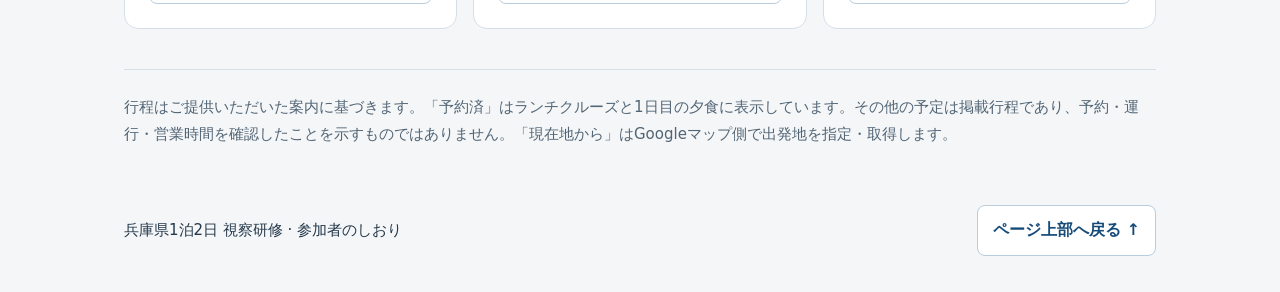
==== commit 898b4af0: "Publish confirmed dinner and afternoon options" ====
--- a/index.html
+++ b/index.html
@@ -3,10 +3,10 @@
 <head>
 <meta charset="utf-8"><meta name="viewport" content="width=device-width, initial-scale=1"><meta name="theme-color" content="#164b79">
 <title>兵庫県1泊2日 視察研修｜参加者のしおり</title>
-<link rel="stylesheet" href="style.css?v=20261120-photos"><script src="data.js?v=20261120-photos" defer></script><script src="app.js?v=20261120-photos" defer></script>
+<link rel="stylesheet" href="style.css?v=20261120-photos"><script src="data.js?v=20261124-dinner" defer></script><script src="app.js?v=20261120-photos" defer></script>
 </head>
 <body id="top">
-<header class="hero wrap"><p class="eyebrow">参加者のしおり</p><h1>兵庫県1泊2日<br class="mobile"> 視察研修</h1><p class="date">2026.12.19 SAT - 12.20 SUN</p><p>神戸・明石・姫路を巡る1泊2日</p><div class="chips"><span>9名予定</span><span>JR・新幹線・公共交通機関</span></div><p class="small">参加人数や一部予定は変更になる可能性があります。</p><p><a class="button secondary" href="#facilities">目的地の写真と地図を見る ↓</a></p></header>
+<header class="hero wrap"><p class="eyebrow">参加者のしおり</p><h1>兵庫県1泊2日<br class="mobile"> 視察研修</h1><p class="date">2026.12.19 SAT - 12.20 SUN</p><p>神戸・明石・姫路を巡る1泊2日</p><div class="chips"><span>7名</span><span>JR・新幹線・公共交通機関</span></div><p class="small">一部予定は変更になる可能性があります。</p><p><a class="button secondary" href="#facilities">目的地の写真と地図を見る ↓</a></p></header>
 <nav class="navigation" aria-label="ページ内の案内"><div class="wrap nav-inner"><a href="#day1">1日目</a><a href="#day2">2日目</a><a href="#hotel">宿泊</a><a href="#meeting">集合時間</a><a href="#castle">姫路城希望者</a><a href="#weather">天気予報</a></div></nav>
 <main class="wrap">
 <noscript><p class="notice">行程の表示にはJavaScriptが必要です。2日目は12月20日14:20に姫路駅集合、14:36発です。宿泊は明石ルミナスホテルです。</p></noscript>
@@ -20,7 +20,7 @@
 <p><strong>両グループは特急やくも6号の車内で合流します。</strong></p>
 </section>
 <div id="return-meeting" class="meeting important"><div><span class="label confirmed">集合時刻</span><p class="meeting-date">12月20日（日）</p><h3>姫路駅集合</h3><p class="big-time">14:20</p><p>自由行動後は、この時刻までに姫路駅へ。</p><p class="small">駅構内の具体的な集合場所は未掲載です。幹事からの案内をご確認ください。</p></div><div class="actions"><a class="button" href="https://www.google.com/maps/search/?api=1&query=姫路駅" target="_blank" rel="noopener noreferrer">姫路駅の地図</a><a class="button secondary" href="https://www.google.com/maps/dir/?api=1&destination=姫路駅&travelmode=transit" target="_blank" rel="noopener noreferrer">現在地から姫路駅へ</a></div></div>
-<div class="important-grid"><article class="card"><h3>帰りの乗り継ぎ</h3><p class="return-route"><strong>14:36</strong> 姫路発 → <strong>15:02</strong> 岡山着<br><strong>15:13</strong> やくも17号 → <strong>16:50</strong> 生山着 → <strong>18:19</strong> 宍道着</p><p class="small">岡山駅での乗り換えは11分です。到着後は乗り換え先へ移動してください。</p></article><article class="card"><span class="label tentative">仮予定</span><h3>1日目の夕食 · 18:00頃〜</h3><p><a class="place-link" data-place="dinner">居酒屋 いっぽん志や 西明石店 ↗</a></p><p>夕食後は自由行動。各自ホテルへお戻りください。</p></article></div>
+<div class="important-grid"><article class="card"><h3>帰りの乗り継ぎ</h3><p class="return-route"><strong>14:36</strong> 姫路発 → <strong>15:02</strong> 岡山着<br><strong>15:13</strong> やくも17号 → <strong>16:50</strong> 生山着 → <strong>18:19</strong> 宍道着</p><p class="small">岡山駅での乗り換えは11分です。到着後は乗り換え先へ移動してください。</p></article><article class="card"><span class="label confirmed">予約済</span><h3>1日目の夕食 · 18:00集合</h3><p><a class="place-link" data-place="dinner">はし処 恵 ↗</a></p><p>兵庫県明石市西明石北町3丁目1-13-102<br>JR西明石駅西口から徒歩約11分</p><p><a href="tel:0789200711">078-920-0711</a></p><p>昼食後に自由時間を選んだ方は、夕食会場へ直接お越しください。</p><p><a href="https://www.google.com/maps/dir/?api=1&amp;origin=%E6%98%8E%E7%9F%B3%E3%83%AB%E3%83%9F%E3%83%8A%E3%82%B9%E3%83%9B%E3%83%86%E3%83%AB&amp;destination=%E3%81%AF%E3%81%97%E5%87%A6+%E6%81%B5+%E5%85%B5%E5%BA%AB%E7%9C%8C%E6%98%8E%E7%9F%B3%E5%B8%82%E8%A5%BF%E6%98%8E%E7%9F%B3%E5%8C%97%E7%94%BA3%E4%B8%81%E7%9B%AE1-13-102&amp;travelmode=walking" target="_blank" rel="noopener noreferrer">明石ルミナスホテルからの徒歩ルート ↗</a></p></article></div>
 <div class="notice cruise"><strong>1日目のクルーズは12:30出航</strong><p>11:40〜12:10にハーバーランド方面へ移動・乗船受付を予定しています。集合や受付に遅れないようご注意ください。詳細な集合時刻・場所は幹事の案内をご確認ください。</p><span class="label confirmed">ランチクルーズ予約済</span></div>
 </section>
 <section class="section" id="weather" aria-labelledby="weather-title">
@@ -39,6 +39,6 @@
 <section id="free-course" class="section"><h3>② 自由コース</h3><div class="notice"><p>朝食・チェックアウト後は、明石・姫路周辺で観光、昼食、買い物を各自でお楽しみください。昼食の団体予約はありません。</p><p><strong>14:20 姫路駅集合</strong>に間に合うよう、移動時間に余裕を持って行動してください。</p></div><div class="timeline" id="free-timeline"></div></section>
 <section class="section"><h3>集合・帰路（生山駅・宍道駅）</h3><p class="inline-emphasis">どちらのコースも、14:20に姫路駅集合です。</p><div class="timeline" id="timeline2"></div></section></section>
 <section class="section" id="facilities"><p class="eyebrow">PLACES</p><h2>施設の写真と地図</h2><p class="section-note">施設名やボタンを押すと、別タブでGoogleマップが開きます。</p><div class="facility-grid" id="facility-grid"></div></section>
-<p class="footnote">行程はご提供いただいた案内に基づきます。「予約済」はランチクルーズにのみ表示しています。その他の予定は掲載行程であり、予約・運行・営業時間を確認したことを示すものではありません。「現在地から」はGoogleマップ側で出発地を指定・取得します。</p>
+<p class="footnote">行程はご提供いただいた案内に基づきます。「予約済」はランチクルーズと1日目の夕食に表示しています。その他の予定は掲載行程であり、予約・運行・営業時間を確認したことを示すものではありません。「現在地から」はGoogleマップ側で出発地を指定・取得します。</p>
 </main><footer class="wrap"><span>兵庫県1泊2日 視察研修 · 参加者のしおり</span><a href="#top" class="button secondary">ページ上部へ戻る ↑</a></footer>
 </body></html>
